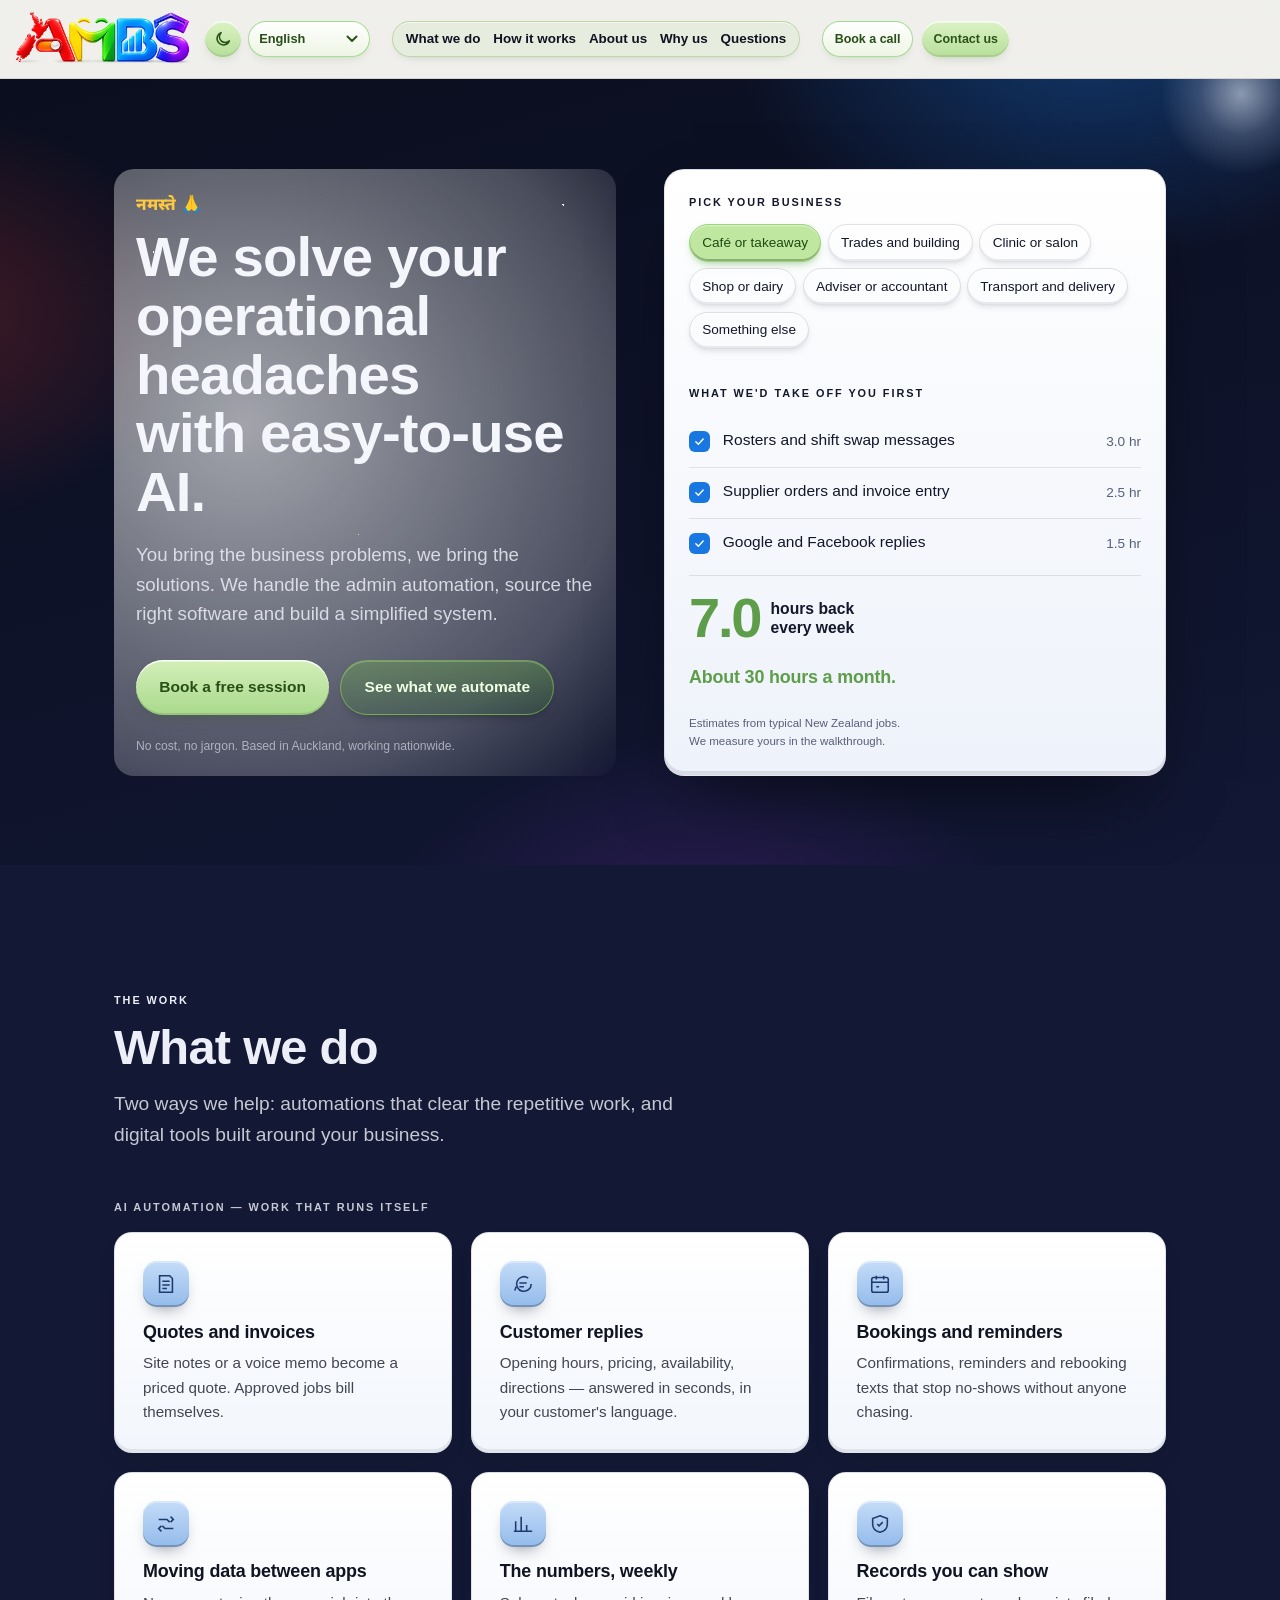
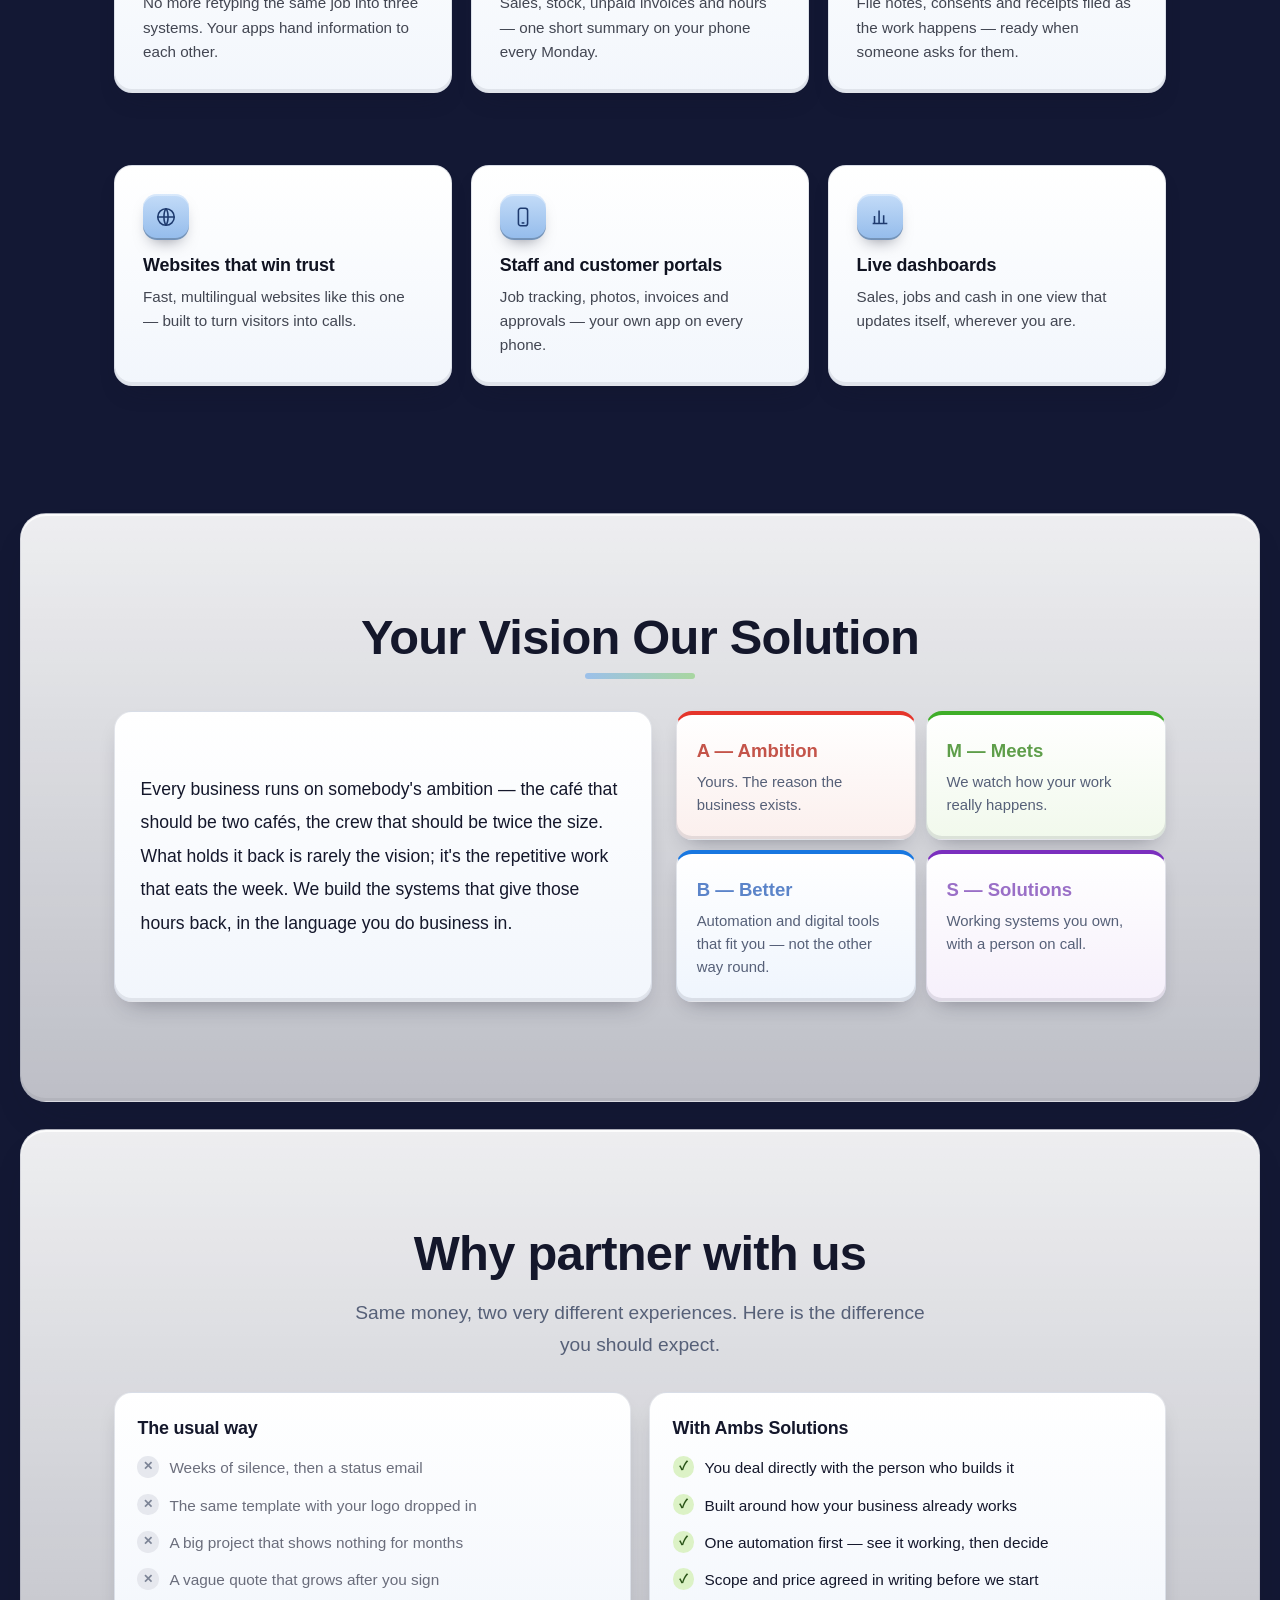
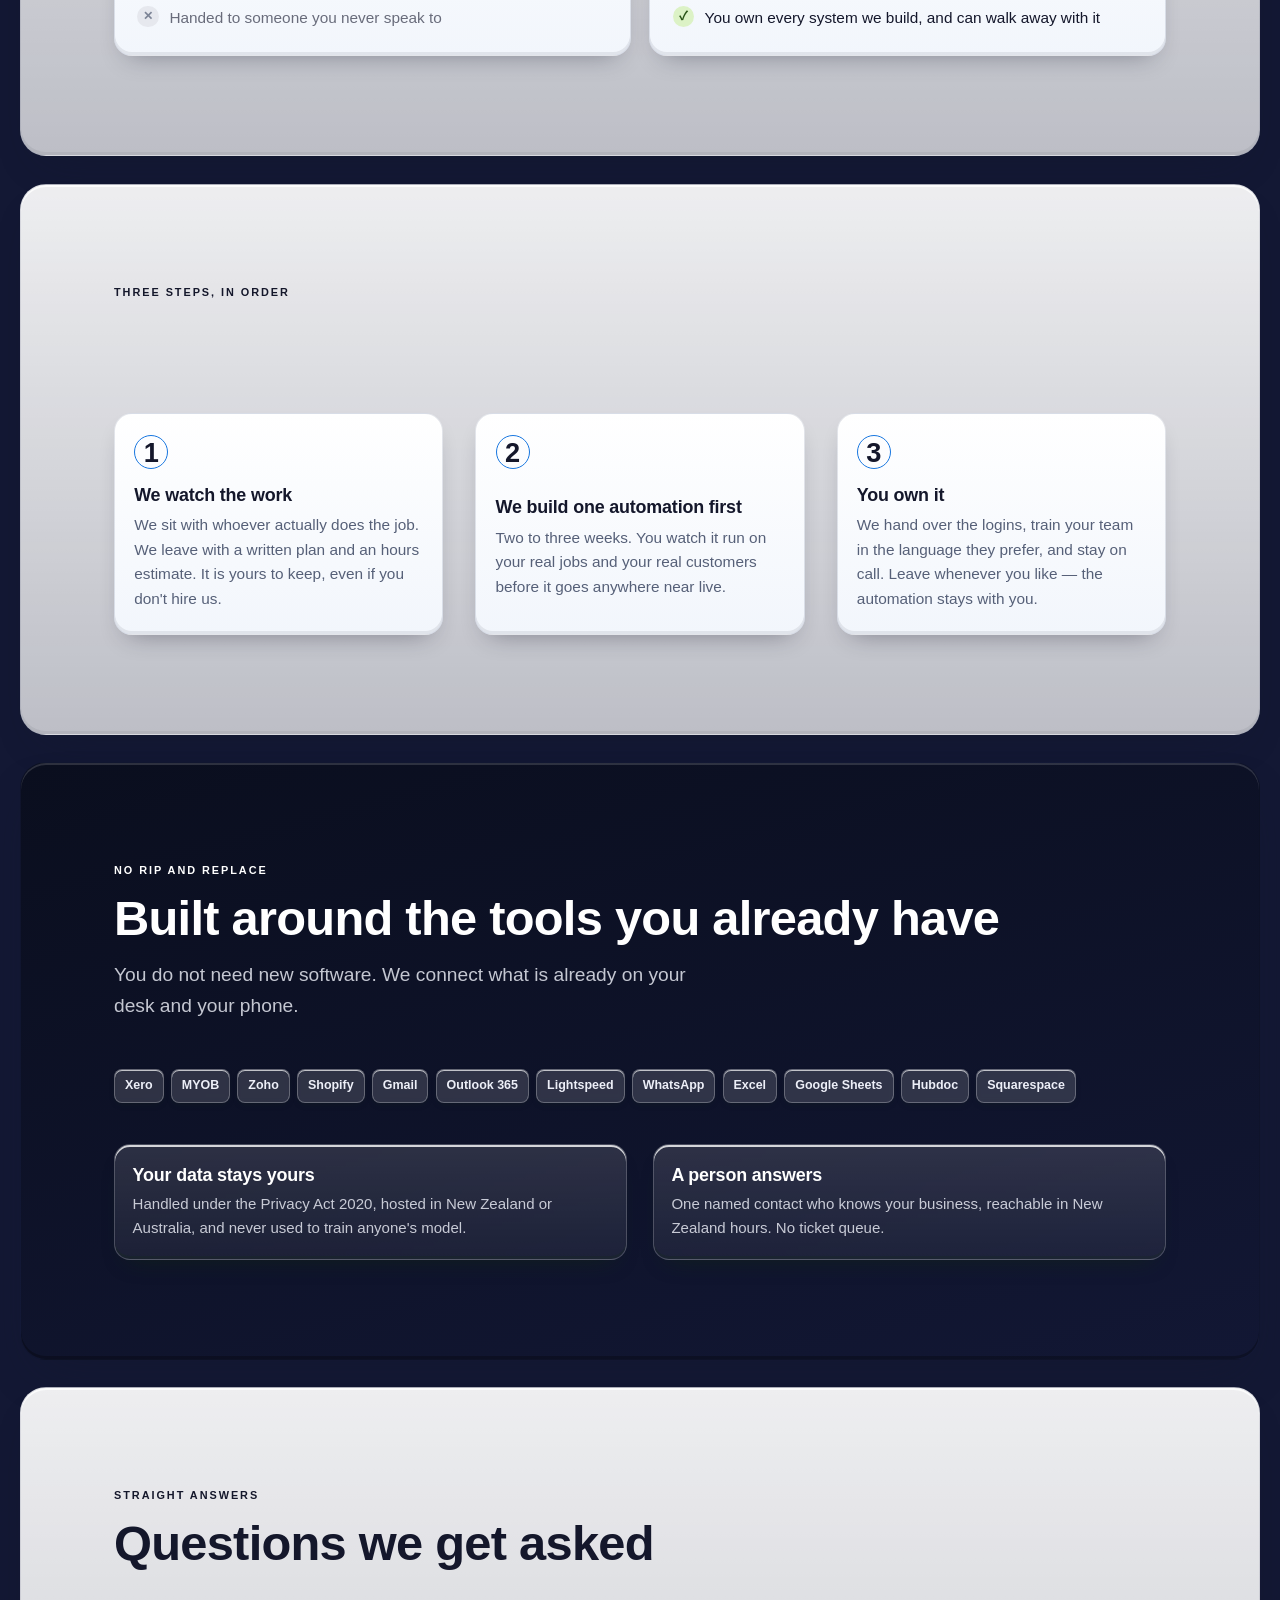
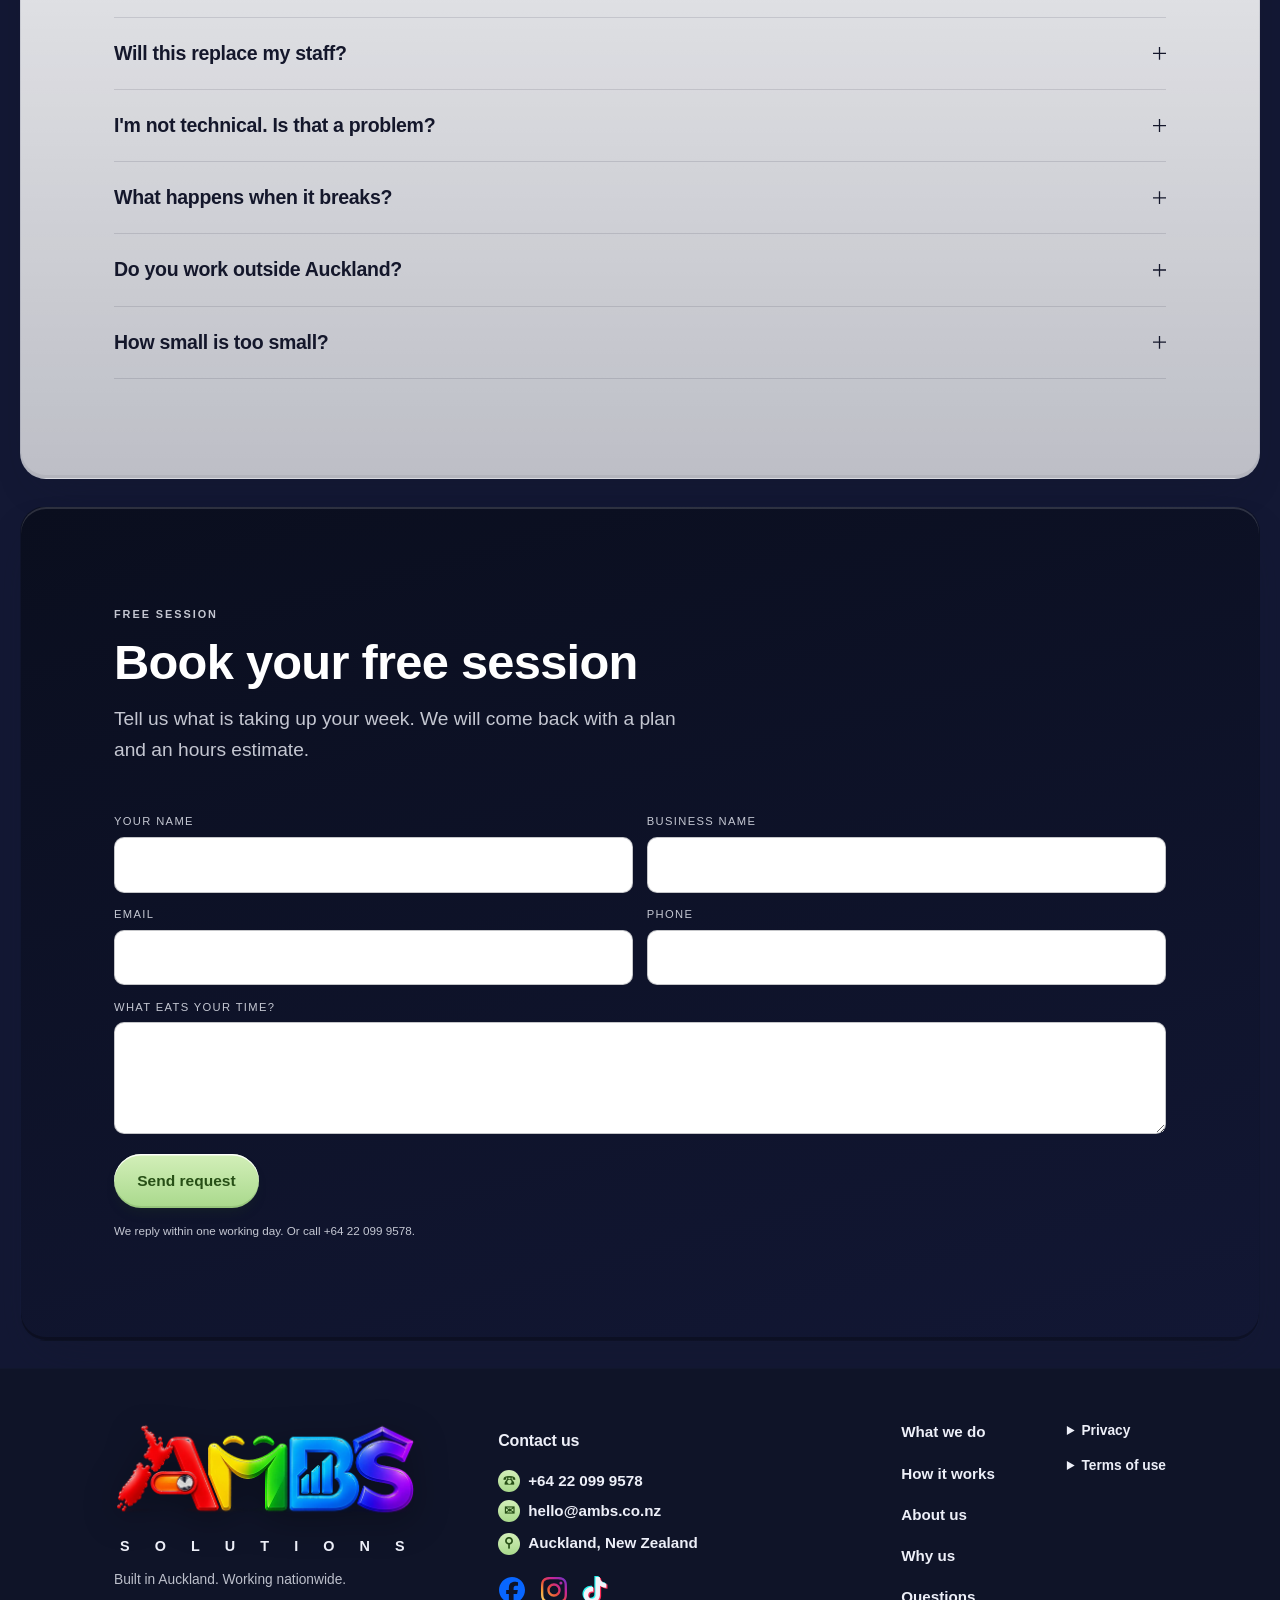
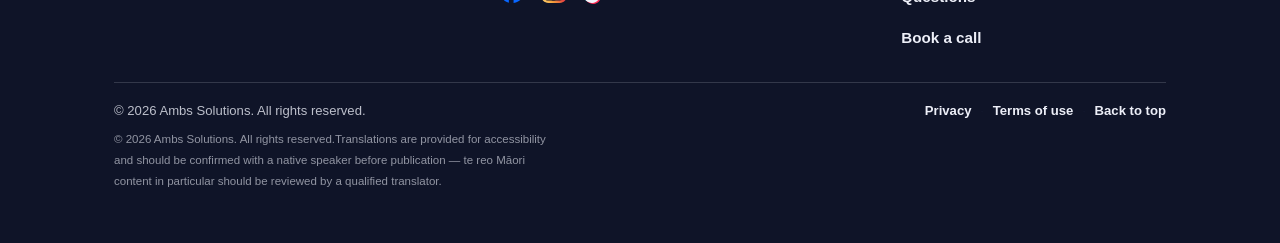
==== index.html @ 87328f41 "Add files via upload" ====
<!DOCTYPE html>
<html lang="en">
<head>
<meta charset="utf-8">
<meta name="viewport" content="width=device-width, initial-scale=1">
<title>Ambs Solutions — AI automation for New Zealand businesses</title>
<meta name="description" content="We solve your operational headaches with easy-to-use AI. Automation, websites, portals and dashboards for New Zealand businesses.">
<!-- Tab icon follows the phone's light or dark setting. The browser picks the
     first link whose media matches, so the plain one stays last as a fallback
     for anything that does not understand media on an icon link. -->
<link rel="icon" type="image/png" sizes="32x32" href="/favicon-dark.png"  media="(prefers-color-scheme: dark)">
<link rel="icon" type="image/png" sizes="32x32" href="/favicon-light.png" media="(prefers-color-scheme: light)">
<link rel="icon" type="image/png" sizes="32x32" href="/favicon-light.png">
<!-- One home screen icon, on white. Both iOS and Android read this once when
     the app is added and never look again, so a dark variant only decided
     which one you were stuck with. The tab icon below does follow the theme,
     because browsers re-evaluate that on every load. -->
<link rel="apple-touch-icon" href="/apple-touch-icon.png">
<link rel="manifest" href="/manifest.webmanifest">
<meta name="application-name" content="Ambs Solutions">
<meta name="apple-mobile-web-app-capable" content="yes">
<meta name="apple-mobile-web-app-title" content="Ambs">
<meta name="apple-mobile-web-app-status-bar-style" content="default">
<meta name="mobile-web-app-capable" content="yes">
<link rel="canonical" href="https://ambs.co.nz/">
<!-- Structured data: tells search engines what this business is, rather than
     leaving them to infer it from the copy. Every value here already appears
     on the page. -->
<script type="application/ld+json">
{
  "@context": "https://schema.org",
  "@type": "ProfessionalService",
  "@id": "https://ambs.co.nz/#business",
  "name": "Ambs Solutions",
  "url": "https://ambs.co.nz/",
  "logo": "https://ambs.co.nz/icon-512.png",
  "image": "https://ambs.co.nz/icon-512.png",
  "description": "AI automation and digital solutions for New Zealand businesses. Auckland based, working nationwide.",
  "email": "hello@ambs.co.nz",
  "telephone": "+64220999578",
  "priceRange": "$$",
  "address": {
    "@type": "PostalAddress",
    "addressLocality": "Auckland",
    "addressCountry": "NZ"
  },
  "areaServed": {
    "@type": "Country",
    "name": "New Zealand"
  },
  "availableLanguage": ["en", "zh", "hi", "mi", "pa"],
  "sameAs": [],
  "hasOfferCatalog": {
    "@type": "OfferCatalog",
    "name": "What we do",
    "itemListElement": [
      { "@type": "Offer", "itemOffered": { "@type": "Service", "name": "AI automation",
        "description": "Quotes and invoices, customer replies, bookings and reminders handled automatically." } },
      { "@type": "Offer", "itemOffered": { "@type": "Service", "name": "Digital solutions",
        "description": "Websites, portals and dashboards built around how the business already works." } }
    ]
  }
}
</script>
<script type="application/ld+json">
{
  "@context": "https://schema.org",
  "@type": "WebSite",
  "@id": "https://ambs.co.nz/#website",
  "url": "https://ambs.co.nz/",
  "name": "Ambs Solutions",
  "inLanguage": "en-NZ",
  "publisher": { "@id": "https://ambs.co.nz/#business" }
}
</script>

<!-- One fixed colour, deliberately. Chrome decides whether the status bar
     icons are light or dark from the manifest at launch and does not redo it
     when the colour changes, so a bar that follows the theme ends up with
     dark icons on a dark bar. Dark and fixed keeps the icons light and
     readable in both themes, and matches the manifest below. -->
<meta name="theme-color" content="#0F1428">
<meta property="og:type" content="website">
<meta property="og:url" content="https://ambs.co.nz/">
<meta property="og:title" content="Ambs Solutions — AI automation for New Zealand businesses">
<meta property="og:description" content="We solve your operational headaches with easy-to-use AI.">
<meta name="twitter:card" content="summary">
<link rel="preconnect" href="https://fonts.googleapis.com">
<link rel="preconnect" href="https://fonts.gstatic.com" crossorigin>
<link href="https://fonts.googleapis.com/css2?family=Noto+Sans+SC:wght@400;500;700&family=Noto+Sans+Devanagari:wght@400;500;700&family=Noto+Sans+Gurmukhi:wght@400;500;700&display=swap" rel="stylesheet">
<style>
/* ============ tokens ============ */
:root{
  --ink:#101F26;
  --ink-soft:#1B3140;
  --paper:#EEF1EC;
  --white:#F8FAF7;
  --pounamu:#16755F;
  --pounamu-lift:#1E9679;
  --kowhai:#F5B92E;
  --slate:#5B7078;
  --line:rgba(16,31,38,.13);
  --line-dark:rgba(238,241,236,.16);
  --display:"Bricolage Grotesque","Noto Sans SC","Noto Sans Devanagari","Noto Sans Gurmukhi",system-ui,sans-serif;
  --body:"Instrument Sans","Noto Sans SC","Noto Sans Devanagari","Noto Sans Gurmukhi",system-ui,-apple-system,sans-serif;
  --mono:"IBM Plex Mono","Noto Sans SC","Noto Sans Devanagari","Noto Sans Gurmukhi",ui-monospace,monospace;
  --pad:clamp(20px,5vw,72px);
  --maxw:1180px;
}
html[lang="zh"]{--display:"Noto Sans SC",system-ui,sans-serif}
html[lang="hi"]{--display:"Noto Sans Devanagari",system-ui,sans-serif}
html[lang="pa"]{--display:"Noto Sans Gurmukhi",system-ui,sans-serif}

*{box-sizing:border-box}
html{-webkit-text-size-adjust:100%;scroll-behavior:smooth}
body{
  margin:0;background:var(--paper);color:var(--ink);
  font-family:var(--body);font-size:17px;line-height:1.6;
  -webkit-font-smoothing:antialiased;
}
img,svg{max-width:100%;display:block}
a{color:inherit}
button,select,input,textarea{font:inherit;color:inherit}
:focus-visible{outline:3px solid var(--kowhai);outline-offset:3px;border-radius:3px}
/* a tap or a click should not leave a ring behind */
:focus:not(:focus-visible){outline:none}
/* Browsers treat a select as focus-visible whenever it has focus, so picking
   a language with a finger left the yellow ring sitting there. The script
   drops focus after a pointer-driven change; keyboard use keeps its ring. */
.langselect.pointer-picked:focus,
.langselect.pointer-picked:focus-visible{outline:none}

h1,h2,h3{font-family:var(--display);font-weight:800;letter-spacing:-.025em;line-height:1.02;margin:0}
h1{font-size:clamp(2.35rem,6.6vw,4.6rem)}
h2{font-size:clamp(1.9rem,4.4vw,3.05rem)}
h3{font-size:1.12rem;font-weight:600;letter-spacing:-.01em;line-height:1.28}
p{margin:0}

.wrap{max-width:var(--maxw);margin:0 auto;padding-inline:var(--pad)}
.eyebrow{
  font-family:var(--mono);font-size:.68rem;letter-spacing:.18em;text-transform:uppercase;
  color:var(--pounamu);margin:0
}
.eyebrow--dark{color:var(--pounamu)}
.lead{font-size:clamp(1.02rem,1.9vw,1.2rem);color:var(--slate);max-width:56ch}

/* ============ buttons ============ */
.btn{
  display:inline-flex;align-items:center;justify-content:center;gap:.5em;
  padding:.92em 1.5em;border-radius:999px;border:1.5px solid transparent;
  font-weight:600;font-size:.97rem;text-decoration:none;cursor:pointer;
  transition:transform .18s ease,background .18s ease,color .18s ease,border-color .18s ease;
  text-align:center;
}
.btn--fill{background:var(--pounamu);color:var(--white)}
.btn--fill:hover{background:var(--pounamu-lift);transform:translateY(-2px)}
.btn--sun{background:var(--kowhai);color:var(--ink)}
.btn--sun:hover{transform:translateY(-2px);background:#FFC945}
.btn--ghost{border-color:var(--line-dark);color:var(--paper)}
.btn--ghost:hover{border-color:var(--kowhai);color:var(--kowhai)}
.btn--sm{padding:.62em 1.1em;font-size:.86rem}

/* ============ header ============ */
header{
  position:sticky;top:0;z-index:50;background:rgba(16,31,38,.94);
  backdrop-filter:blur(12px);border-bottom:1px solid var(--line-dark);color:var(--paper);
}
.bar{display:flex;align-items:center;gap:1rem;height:64px;max-width:var(--maxw);margin:0 auto;padding-inline:var(--pad)}
.mark{font-family:var(--display);font-weight:800;font-size:1.24rem;letter-spacing:-.03em;text-decoration:none;display:flex;align-items:baseline;gap:.18em}
.mark i{width:7px;height:7px;border-radius:50%;background:var(--kowhai);display:block;transform:translateY(-1px)}
.navlinks{display:none;gap:1.6rem;margin-left:auto;font-size:.93rem}
.navlinks a{text-decoration:none;color:rgba(238,241,236,.78);transition:color .15s}
.navlinks a:hover{color:var(--kowhai)}
.bar-right{margin-left:auto;display:flex;align-items:center;gap:.6rem}
.navlinks+.bar-right{margin-left:0}

/* language control */
.langpills{display:none;gap:.22rem;background:rgba(238,241,236,.08);padding:.22rem;border-radius:999px}
.langpills button{
  background:none;border:0;cursor:pointer;padding:.4em .72em;border-radius:999px;
  font-size:.8rem;font-weight:500;color:rgba(238,241,236,.72);white-space:nowrap;transition:.15s
}
.langpills button:hover{color:var(--paper)}
.langpills button[aria-pressed="true"]{background:var(--paper);color:var(--ink)}
.langselect{
  background:rgba(238,241,236,.1);border:1px solid var(--line-dark);color:var(--paper);
  border-radius:999px;padding:.5em 2em .5em .85em;font-size:.85rem;cursor:pointer;
  appearance:none;
  background-image:url("data:image/svg+xml;utf8,<svg xmlns='http://www.w3.org/2000/svg' width='10' height='7' fill='none'><path d='M1 1l4 4 4-4' stroke='%23EEF1EC' stroke-width='1.6' stroke-linecap='round'/></svg>");
  background-repeat:no-repeat;background-position:right .8em center;
}
.langselect option{color:#101F26}
.menu-btn{background:none;border:1px solid var(--line-dark);border-radius:10px;width:40px;height:38px;cursor:pointer;display:grid;place-items:center;flex:0 0 auto}
.menu-btn span{display:block;width:17px;height:2px;background:currentColor}
.drawer{display:none;border-top:1px solid var(--line-dark);padding:.6rem var(--pad) 1.1rem}
.drawer.open{display:block}
.drawer a{display:block;padding:.72rem 0;text-decoration:none;border-bottom:1px solid var(--line-dark);font-size:1rem}
.drawer .btn{margin-top:1rem;width:100%}

/* ============ hero ============ */
.hero{background:var(--ink);color:var(--paper);position:relative;overflow:hidden;padding:clamp(3rem,7vw,5.6rem) 0 clamp(3.4rem,7vw,5.6rem)}
.hero::before{
  content:"";position:absolute;inset:0;pointer-events:none;
  background:radial-gradient(680px 420px at 88% -8%,rgba(30,150,121,.34),transparent 65%),
             radial-gradient(520px 340px at 4% 104%,rgba(245,185,46,.13),transparent 68%);
}
.hero .wrap{position:relative;display:grid;gap:clamp(2.4rem,5vw,3.6rem)}
.hero-copy{max-width:none}
.hero-copy .eyebrow{margin-bottom:1.1rem}
.hero-copy h1{margin-bottom:1.15rem}
.hero-copy h1 em{font-style:normal;color:var(--kowhai)}
.hero-sub{color:rgba(238,241,236,.76);font-size:clamp(1.02rem,2vw,1.17rem);max-width:none}
.hero-cta{display:flex;flex-wrap:wrap;gap:.7rem;margin-top:1.9rem}
.hero-note{font-family:var(--mono);font-size:.76rem;color:rgba(238,241,236,.5);margin-top:1.3rem;line-height:1.7}

/* ============ signature: docket stack ============ */
.docket{background:var(--white);color:var(--ink);border-radius:20px;padding:clamp(1.1rem,3vw,1.5rem);box-shadow:0 30px 70px -30px rgba(0,0,0,.6);position:relative}
/* both hero blocks run the full height of the row */
.hero-copy{display:flex;flex-direction:column;justify-content:center}
.docket{display:flex;flex-direction:column;height:100%}
.docket .tickets{flex:1 1 auto}
.docket::after{
  content:"";position:absolute;left:6%;right:6%;bottom:-9px;height:12px;border-radius:0 0 16px 16px;
  background:rgba(248,250,247,.42);z-index:-1
}
.docket-label{font-family:var(--mono);font-size:.68rem;letter-spacing:.15em;text-transform:uppercase;color:var(--slate);margin-bottom:.8rem}
.chips{display:flex;flex-wrap:wrap;gap:.4rem;margin-bottom:1.15rem}
.chip{
  background:none;border:1.4px solid var(--line);border-radius:999px;padding:.5em .9em;
  font-size:.85rem;font-weight:500;cursor:pointer;transition:.16s;white-space:nowrap
}
.chip:hover{border-color:var(--pounamu);color:var(--pounamu)}
.chip[aria-pressed="true"]{background:var(--ink);border-color:var(--ink);color:var(--paper)}
.tickets{border-top:1.4px dashed var(--line);padding-top:.35rem}
.ticket{display:flex;align-items:flex-start;gap:.8rem;padding:.85rem 0;border-bottom:1.4px dashed var(--line)}
.ticket-tick{
  flex:0 0 auto;width:21px;height:21px;border-radius:6px;background:var(--pounamu);
  display:grid;place-items:center;margin-top:1px
}
.ticket-tick svg{width:11px;height:11px}
.ticket-name{font-weight:500;font-size:.97rem;line-height:1.35}
.ticket-hrs{margin-left:auto;font-family:var(--mono);font-size:.85rem;color:var(--slate);white-space:nowrap;padding-top:1px}
.docket-total{display:flex;align-items:baseline;gap:.6rem;padding-top:1.05rem}
.docket-num{font-family:var(--display);font-size:clamp(2.6rem,8vw,3.5rem);font-weight:800;letter-spacing:-.04em;line-height:.9;color:var(--pounamu)}
.docket-unit{font-weight:600;font-size:.98rem;max-width:11ch;line-height:1.25}
.docket-foot{font-family:var(--mono);font-size:.71rem;color:var(--slate);margin-top:.85rem;line-height:1.6}
.docket-foot b{color:var(--ink);font-weight:500}
.anim-in{animation:dealIn .42s cubic-bezier(.22,1,.36,1) backwards}
@keyframes dealIn{from{opacity:0;transform:translateY(9px)}to{opacity:1;transform:none}}

/* ============ sections ============ */
section{padding:clamp(3.4rem,8vw,6.2rem) 0}
.sec-head{margin-bottom:clamp(2rem,4vw,3rem)}
.sec-head .eyebrow{margin-bottom:.9rem}
.sec-head h2{margin-bottom:1rem}

.grid{display:grid;gap:1px;background:var(--line);border:1px solid var(--line);border-radius:16px;overflow:hidden}
.cell{background:var(--paper);padding:clamp(1.3rem,3vw,1.75rem)}
.cell h3{margin-bottom:.5rem}
.cell p{color:var(--slate);font-size:.95rem}
.cell-ico{width:26px;height:26px;margin-bottom:1rem;color:var(--pounamu)}
.cell-ico svg{width:100%;height:100%}

/* steps */
.steps{display:grid;gap:1.6rem;counter-reset:s}
.step{display:grid;grid-template-columns:auto 1fr;gap:1.1rem;align-items:start;padding-bottom:1.6rem;border-bottom:1px solid var(--line)}
.step:last-child{border-bottom:0;padding-bottom:0}
.step-n{font-family:var(--mono);font-size:.76rem;color:var(--pounamu);border:1.4px solid var(--pounamu);border-radius:50%;width:34px;height:34px;display:grid;place-items:center;flex:0 0 auto}
.step h3{margin-bottom:.42rem}
.step p{color:var(--slate);font-size:.96rem;max-width:60ch}
.tier .btn{margin-top:auto;align-self:flex-start}

/* trust */
.trust{background:var(--ink);color:var(--paper)}
.trust .lead{color:rgba(238,241,236,.72)}
.tools{display:flex;flex-wrap:wrap;gap:.45rem;margin:2rem 0 2.6rem}
.tool{font-family:var(--mono);font-size:.78rem;border:1px solid var(--line-dark);border-radius:8px;padding:.45em .8em;color:rgba(238,241,236,.82)}
.trust-grid{display:grid;gap:1.6rem}
.tcell{border-top:1.5px solid var(--kowhai);padding-top:1.05rem}
.tcell h3{margin-bottom:.45rem}
.tcell p{color:rgba(238,241,236,.7);font-size:.94rem}

/* faq */
.faq{border-top:1px solid var(--line)}
.q{border-bottom:1px solid var(--line)}
.q button{
  width:100%;background:none;border:0;cursor:pointer;text-align:left;
  display:flex;gap:1rem;align-items:center;padding:1.25rem 0;
  font-family:var(--display);font-weight:600;font-size:clamp(1.02rem,2.2vw,1.22rem);letter-spacing:-.015em
}
.q button::after{content:"";margin-left:auto;flex:0 0 auto;width:13px;height:13px;background:currentColor;transition:transform .22s;
  clip-path:polygon(45% 0,55% 0,55% 45%,100% 45%,100% 55%,55% 55%,55% 100%,45% 100%,45% 55%,0 55%,0 45%,45% 45%)}
.q.open button::after{transform:rotate(45deg)}
.q .a{display:none;padding:0 0 1.4rem;color:var(--slate);max-width:64ch;font-size:.97rem}
.q.open .a{display:block}

/* contact */
.contact{background:var(--pounamu);color:var(--white)}
.contact .lead{color:rgba(248,250,247,.8)}
.form{display:grid;gap:.85rem;margin-top:2rem}
.field{display:grid;gap:.35rem}
.field label{font-family:var(--mono);font-size:.7rem;letter-spacing:.12em;text-transform:uppercase;color:rgba(248,250,247,.76)}
.field input,.field select,.field textarea{
  background:rgba(248,250,247,.1);border:1.4px solid rgba(248,250,247,.26);border-radius:10px;
  padding:.78em .9em;color:var(--white);width:100%
}
.field input::placeholder,.field textarea::placeholder{color:rgba(248,250,247,.45)}
.field select option{color:#101F26}
.field textarea{min-height:112px;resize:vertical}
.form .btn{justify-self:start;margin-top:.4rem}
.form-note{font-family:var(--mono);font-size:.73rem;color:rgba(248,250,247,.66);margin-top:.9rem}

footer{background:var(--ink);color:rgba(238,241,236,.6);padding:2.8rem 0 3.2rem;font-size:.86rem}
footer .mark{color:var(--paper);margin-bottom:1rem}
.foot-grid{display:grid;gap:1.6rem}
.foot-links{display:flex;flex-wrap:wrap;gap:1.1rem}
.foot-links a{text-decoration:none}
.foot-links a:hover{color:var(--kowhai)}
.foot-fine{font-family:var(--mono);font-size:.71rem;line-height:1.8;color:rgba(238,241,236,.42);max-width:70ch}

/* reveal */
.rv{opacity:0;transform:translateY(16px);transition:opacity .6s ease,transform .6s cubic-bezier(.22,1,.36,1)}
.rv.on{opacity:1;transform:none}

/* ============ breakpoints ============ */
@media (min-width:600px){
  .grid{grid-template-columns:repeat(2,1fr)}
  .form{grid-template-columns:1fr 1fr}
  .field--full{grid-column:1/-1}
}
@media (min-width:820px){
  .trust-grid{grid-template-columns:repeat(3,1fr)}
  .steps{grid-template-columns:repeat(3,1fr);gap:2rem}
  .step{border-bottom:0;padding-bottom:0;grid-template-columns:1fr;gap:.9rem;border-top:1px solid var(--line);padding-top:1.2rem}
  .foot-grid{grid-template-columns:1.2fr 1fr}
}
@media (min-width:940px){
  .navlinks{display:flex}
  .langpills{display:flex}
  .langselect,.menu-btn{display:none}
  .drawer{display:none!important}
  .hero .wrap{grid-template-columns:1fr 1fr;align-items:stretch}
  .grid{grid-template-columns:repeat(3,1fr)}
  .hero-copy{padding-right:1rem}
}
@media (prefers-reduced-motion:reduce){
  *{animation-duration:.001ms!important;transition-duration:.001ms!important}
  html{scroll-behavior:auto}
  .rv{opacity:1;transform:none}
}

/* ===== AMBS redesign: logo palette · Arial · embossed · responsive ===== */
:root{
  --ink:#14172B;--paper:#F6F7FB;--white:#FFFFFF;
  --pounamu:#1877E0;--pounamu-lift:#2E8DF5;--kowhai:#FFC21A;
  --slate:#566078;--line:rgba(20,23,43,.12);--line-dark:rgba(246,247,251,.16);
  --red:#E5352B;--orange:#F58220;--green:#3FAE29;--purple:#7B2FBE;
  --display:Arial,"Helvetica Neue",Helvetica,"Noto Sans SC","Noto Sans Devanagari","Noto Sans Gurmukhi",sans-serif;
  --body:Arial,"Helvetica Neue",Helvetica,"Noto Sans SC","Noto Sans Devanagari","Noto Sans Gurmukhi",sans-serif;
  --mono:Arial,"Helvetica Neue",Helvetica,"Noto Sans SC","Noto Sans Devanagari","Noto Sans Gurmukhi",sans-serif;
}
h1,h2,h3{letter-spacing:-.015em}
/* light header so the logo carries the colour */
header{background:rgba(255,255,255,.94)!important;color:var(--ink)!important;border-bottom:1px solid var(--line)!important}
header a,header button{color:var(--ink)}
header nav a{color:rgba(20,23,43,.72)}
header nav a:hover{color:var(--pounamu)}
header [class*="pill"] button,header [class*="pills"] button{color:var(--slate)}
header [class*="pill"] button[aria-pressed="true"],header [class*="pills"] button[aria-pressed="true"]{background:var(--ink);color:#fff}
header select{background-color:#fff;color:var(--ink);border:1px solid var(--line);
  background-image:url("data:image/svg+xml;utf8,<svg xmlns='http://www.w3.org/2000/svg' width='10' height='7' fill='none'><path d='M1 1l4 4 4-4' stroke='%2314172B' stroke-width='1.6' stroke-linecap='round'/></svg>")!important;
  background-repeat:no-repeat!important;background-position:right .65em center!important}
header [class*="drawer"]{background:rgba(255,255,255,.98)!important}
header [class*="drawer"] a{color:var(--ink)!important;border-color:var(--line)!important}
.mark{flex:0 0 auto;align-items:center}
.mark img{height:34px;width:auto;max-width:none;object-fit:contain;display:block}
/* hero: navy with the logo's glow colours */
.hero::before{background:
  radial-gradient(560px 380px at 85% -8%,rgba(24,119,224,.40),transparent 65%),
  radial-gradient(420px 320px at -6% 30%,rgba(229,53,43,.26),transparent 65%),
  radial-gradient(520px 380px at 55% 115%,rgba(123,47,190,.30),transparent 65%)!important}
/* embossed, gradient buttons — glossy like the logo */
.btn{border:0!important;position:relative;
  box-shadow:0 8px 18px -8px rgba(20,23,43,.55),inset 0 1.5px 0 rgba(255,255,255,.45),inset 0 -2.5px 0 rgba(0,0,0,.22);
  transition:transform .12s ease,box-shadow .12s ease,filter .12s ease}
.btn:hover{transform:translateY(-2px);filter:brightness(1.06)}
.btn:active{transform:translateY(1px);filter:brightness(.97);
  box-shadow:0 4px 10px -6px rgba(20,23,43,.6),inset 0 2px 5px rgba(0,0,0,.28)}
.btn--fill{background:linear-gradient(180deg,#6FCB3A 0%,#2E9418 100%)!important;color:#fff!important;text-shadow:0 1px 1px rgba(0,0,0,.28)}
.btn--fill:hover{background:linear-gradient(180deg,#7FDB49,#37A81E)!important}
.btn--sun{background:linear-gradient(180deg,#8FE24A 0%,#46B31F 100%)!important;color:#0E2B00!important;text-shadow:0 1px 0 rgba(255,255,255,.30)}
.btn--sun:hover{background:linear-gradient(180deg,#9FEF5C,#52C428)!important}
.btn--ghost{background:linear-gradient(180deg,rgba(111,203,58,.30),rgba(46,148,24,.16))!important;color:#EFFFE4!important;
  border:1px solid rgba(143,226,74,.55)!important;
  box-shadow:inset 0 1px 0 rgba(255,255,255,.22),0 6px 14px -8px rgba(0,0,0,.5)}
/* offering groups */
.grp{font-weight:700;font-size:.78rem;letter-spacing:.14em;text-transform:uppercase;color:var(--pounamu);margin:2.4rem 0 1rem}

/* about — the acronym in the logo's four colours */
#about .about-grid{display:grid;gap:2rem;margin-top:1.6rem}
#about .about-p{font-size:1.06rem;line-height:1.8;color:var(--ink);max-width:60ch;margin:0}
.acronym{display:grid;grid-template-columns:repeat(2,1fr);gap:1px;background:var(--line);border:1px solid var(--line);border-radius:18px;overflow:hidden}
.acr{background:var(--white);padding:1.1rem 1.1rem 1.2rem;border-top:4px solid transparent}
.acr b{display:block;font-family:var(--display);font-weight:800;font-size:1.1rem;margin-bottom:.35rem}
.acr p{font-size:.9rem;color:var(--slate);line-height:1.55;margin:0}
.acr:nth-child(1){border-top-color:var(--red)}.acr:nth-child(1) b{color:var(--red)}
.acr:nth-child(2){border-top-color:var(--green)}.acr:nth-child(2) b{color:var(--green)}
.acr:nth-child(3){border-top-color:var(--pounamu)}.acr:nth-child(3) b{color:var(--pounamu)}
.acr:nth-child(4){border-top-color:var(--purple)}.acr:nth-child(4) b{color:var(--purple)}
/* responsive: phone-first, then tablet / laptop / desktop */
.grid{display:grid;gap:1rem;grid-template-columns:1fr}
@media(min-width:640px){ /* tablet */
  .grid{grid-template-columns:repeat(2,1fr)}
  .mark img{height:40px}
}
@media(min-width:960px){ /* laptop */
  .grid{grid-template-columns:repeat(3,1fr)}
  .mark img{height:46px}
  #about .about-grid{grid-template-columns:1.1fr 1fr;align-items:start}
}
@media(min-width:1400px){ /* large desktop */
  .wrap{max-width:1240px}
}

/* about section polish */
#about h2{font-size:clamp(2rem,5.5vw,3rem)}
#about h2::after{content:"";display:block;width:136px;height:6px;border-radius:99px;margin-top:.65rem;
  background:linear-gradient(90deg,var(--red),var(--kowhai),var(--green),var(--pounamu),var(--purple))}
.about-story{max-width:60ch}
.acronym{gap:10px;background:none;border:0;border-radius:0;overflow:visible}
.acr{position:relative;overflow:hidden;border:1px solid var(--line);border-radius:16px;
  padding:1.35rem 1.1rem 1.3rem;box-shadow:0 10px 22px -16px rgba(20,23,43,.35);
  transition:transform .18s ease,box-shadow .18s ease}
.acr:hover{transform:translateY(-4px);box-shadow:0 16px 30px -16px rgba(20,23,43,.45)}
.acr:nth-child(1) .acr:nth-child(2) .acr:nth-child(3) .acr:nth-child(4) @media(max-width:420px){.acronym{grid-template-columns:1fr}}

/* current language clearly highlighted */
header [class*="pills"] button[aria-pressed="true"]{
  background:linear-gradient(180deg,#6FCB3A,#2E9418)!important;color:#fff!important;font-weight:700;
  box-shadow:inset 0 1px 0 rgba(255,255,255,.35),0 3px 8px -4px rgba(46,148,24,.6)}
header [class*="pills"] button{font-weight:600}
.langselect{font-weight:700;color:#1C4A0E!important;border:1.6px solid rgba(70,179,31,.55)!important;
  background-color:#EFF9E4!important;border-radius:999px}

/* header phone + email icon buttons */
.hdr-ico{width:38px;height:38px;border-radius:50%;display:grid;place-items:center;flex:0 0 auto;
  background:linear-gradient(180deg,#8FE24A,#46B31F);color:#0E2B00;margin-right:.45rem;
  box-shadow:0 6px 14px -6px rgba(20,23,43,.5),inset 0 1.5px 0 rgba(255,255,255,.4),inset 0 -2px 0 rgba(0,0,0,.18);
  transition:transform .12s ease,filter .12s ease}
.hdr-ico svg{width:18px;height:18px}
.hdr-ico:hover{transform:translateY(-2px);filter:brightness(1.06)}
.hdr-ico:active{transform:translateY(1px)}
@media(max-width:400px){.hdr-ico{width:34px;height:34px}.hdr-ico svg{width:16px;height:16px}}

/* icon animations */
@keyframes ico-ring{0%,86%,100%{transform:rotate(0)}88%{transform:rotate(-14deg)}90%{transform:rotate(11deg)}92%{transform:rotate(-9deg)}94%{transform:rotate(6deg)}96%{transform:rotate(-3deg)}98%{transform:rotate(1deg)}}
@keyframes ico-hop{0%,88%,100%{transform:translateY(0)}91%{transform:translateY(-3px)}94%{transform:translateY(1px)}97%{transform:translateY(-1px)}}
.hdr-ico[href^="tel"] svg{animation:ico-ring 6s ease-in-out infinite;transform-origin:50% 40%}
@media(prefers-reduced-motion:reduce){.hdr-ico svg{animation:none!important}}

/* radiating pulse rings — impossible to miss */
.hdr-ico{position:relative}
.hdr-ico::after{content:"";position:absolute;inset:0;border-radius:50%;pointer-events:none;
  border:2.5px solid rgba(70,179,31,.65);opacity:0;animation:ico-ping 2.6s ease-out infinite}
@keyframes ico-ping{0%{transform:scale(.95);opacity:.9}70%{transform:scale(1.55);opacity:0}100%{transform:scale(1.55);opacity:0}}

/* contact us as embossed button in nav */
.nav-contact{margin-left:.35rem}
.navlinks .nav-contact{padding:.5em .95em;font-size:.85rem}

/* ===== dark theme (auto by device, manual via toggle) ===== */
html[data-theme="dark"]{
  --ink:#E9EDF9;            /* text flips white  */
  --paper:#0F1428;          /* light surfaces flip dark */
  --white:#161C33;
  --line:rgba(233,237,249,.14);
  --slate:#A7B1CC;
  --deep:#0B1023;           /* stable navy for always-dark sections */
}
html[data-theme="dark"] .hero{background:var(--deep);color:#E9EDF9}
html[data-theme="dark"] .trust{background:var(--deep);color:#E9EDF9}
html[data-theme="dark"] footer{background:var(--deep)}
html[data-theme="dark"] .chip[aria-pressed="true"]{background:#8FE24A;border-color:#8FE24A;color:#0E2B00}
html[data-theme="dark"] .docket{background:#1B2240;color:#E9EDF9;box-shadow:0 30px 70px -30px rgba(0,0,0,.85)}
html[data-theme="dark"] .docket-foot b{color:#E9EDF9}
html[data-theme="dark"] header{background:rgba(15,20,40,.93)!important;border-bottom:1px solid rgba(233,237,249,.12)!important}
html[data-theme="dark"] header a,html[data-theme="dark"] header button{color:#E9EDF9}
html[data-theme="dark"] header nav a{color:rgba(233,237,249,.75)}
html[data-theme="dark"] header nav a:hover{color:#8FE24A}
html[data-theme="dark"] header select{background-color:#161C33!important;color:#E9EDF9!important;border-color:rgba(233,237,249,.22)!important;
  background-image:url("data:image/svg+xml;utf8,<svg xmlns='http://www.w3.org/2000/svg' width='10' height='7' fill='none'><path d='M1 1l4 4 4-4' stroke='%23E9EDF9' stroke-width='1.6' stroke-linecap='round'/></svg>")!important}
html[data-theme="dark"] html[data-theme="dark"] header [class*="drawer"]{background:rgba(15,20,40,.98)!important}
html[data-theme="dark"] header [class*="drawer"] a{color:#E9EDF9!important;border-color:rgba(233,237,249,.12)!important}
html[data-theme="dark"] header [class*="pills"]{background:rgba(233,237,249,.08)}
html[data-theme="dark"] header [class*="pills"] button{color:#A7B1CC}
html[data-theme="dark"] header [class*="pills"] button[aria-pressed="true"]{background:linear-gradient(180deg,#6FCB3A,#2E9418)!important;color:#fff!important}
html[data-theme="dark"] .mark img{background:#FFFFFF;border-radius:10px;padding:3px 8px;box-shadow:0 2px 10px -4px rgba(0,0,0,.5)}
html[data-theme="dark"] .langselect{color:#B9F2A0!important;border-color:rgba(143,226,74,.5)!important;background-color:#14251A!important}
html[data-theme="dark"] input,html[data-theme="dark"] select,html[data-theme="dark"] textarea{color:#E9EDF9;background:#161C33}
/* theme toggle button */
.hdr-theme{background:linear-gradient(180deg,#3A4368,#171D36)!important;color:#FFE9A8!important}

/* mobile header: everything fits, drawer always readable */
@media(max-width:640px){
  .bar-right{gap:.35rem}
  .hdr-ico{width:32px;height:32px;margin-right:.1rem}
  .hdr-ico svg{width:15px;height:15px}
  .mark img{height:28px}
  .langselect{font-size:.72rem;padding:.34em 1.6em .34em .6em;}
}
.bar-right{flex-wrap:nowrap;min-width:0}
.drawer{position:relative;z-index:80}
/* drawer readability, both themes, non-negotiable */
html:not([data-theme="dark"]) .drawer{background:#FFFFFF!important;border-top:1px solid rgba(20,23,43,.12)}
html:not([data-theme="dark"]) .drawer a{color:#14172B!important;border-bottom:1px solid rgba(20,23,43,.10)!important}
html[data-theme="dark"] .drawer{background:#101528!important}
html[data-theme="dark"] .drawer a{color:#E9EDF9!important;border-bottom:1px solid rgba(233,237,249,.12)!important}
.drawer .nav-contact{color:#fff!important;border-bottom:0!important}

/* A·M·B·S cards: embossed like the buttons */
.acr{
  background:linear-gradient(180deg,var(--white) 0%,rgba(20,23,43,.035) 100%);
  box-shadow:0 10px 22px -12px rgba(20,23,43,.45),
             inset 0 2px 0 rgba(255,255,255,.85),
             inset 0 -3px 0 rgba(20,23,43,.10);
  border:1px solid var(--line)}
.acr:hover{transform:translateY(-4px);
  box-shadow:0 18px 32px -14px rgba(20,23,43,.5),
             inset 0 2px 0 rgba(255,255,255,.9),
             inset 0 -3px 0 rgba(20,23,43,.12)}
.acr:active{transform:translateY(1px);
  box-shadow:0 6px 14px -10px rgba(20,23,43,.5),
             inset 0 3px 6px rgba(20,23,43,.14)}
html[data-theme="dark"] .acr{
  background:linear-gradient(180deg,#1B2240 0%,#141A31 100%);
  box-shadow:0 12px 24px -12px rgba(0,0,0,.7),
             inset 0 1.5px 0 rgba(233,237,249,.14),
             inset 0 -3px 0 rgba(0,0,0,.35)}

/* Your Vision Our Solution — embossed lettering */
#about h2{
  font-weight:800;letter-spacing:-.01em;
  background:linear-gradient(180deg,#B678F5 0%,#7B2FBE 62%,#5A1C93 100%);
  -webkit-background-clip:text;background-clip:text;color:transparent;
  filter:drop-shadow(0 2px 0 rgba(255,255,255,.75)) drop-shadow(0 5px 8px rgba(20,23,43,.35))}
html[data-theme="dark"] #about h2{
  background:linear-gradient(180deg,#C99BF7 0%,#9A4FE0 62%,#7B2FBE 100%);
  -webkit-background-clip:text;background-clip:text;color:transparent;
  filter:drop-shadow(0 2px 0 rgba(0,0,0,.55)) drop-shadow(0 5px 10px rgba(0,0,0,.6))}

/* ===== sections as embossed cards ===== */
main section{
  max-width:min(1240px,calc(100% - 2rem));
  margin:1.7rem auto;border-radius:26px;
  background:linear-gradient(180deg,var(--white) 0%,var(--paper) 100%);
  border:1px solid var(--line);overflow:hidden;
  box-shadow:0 20px 44px -24px rgba(20,23,43,.42),
             inset 0 2px 0 rgba(255,255,255,.85),
             inset 0 -3px 0 rgba(20,23,43,.06)}
main section.trust,main section.contact{
  box-shadow:0 22px 48px -24px rgba(20,23,43,.55),
             inset 0 2px 0 rgba(255,255,255,.14),
             inset 0 -3px 0 rgba(0,0,0,.28);border:0}
main section.faq{border-top:1px solid var(--line)}
html[data-theme="dark"] main section{
  background:linear-gradient(180deg,#161C33 0%,#101528 100%);
  border:1px solid rgba(233,237,249,.10);
  box-shadow:0 22px 48px -24px rgba(0,0,0,.75),
             inset 0 1.5px 0 rgba(233,237,249,.10),
             inset 0 -3px 0 rgba(0,0,0,.4)}
html[data-theme="dark"] main section.trust,html[data-theme="dark"] main section.contact{border:0}
@media(max-width:640px){
  main section{max-width:calc(100% - 1rem);margin:1rem auto;border-radius:18px}
}
.mark--logo .lg{font-size:2rem;line-height:1;background-clip:text;-webkit-background-clip:text;color:transparent;
  filter:drop-shadow(0 2px 2px rgba(0,0,0,.5)) drop-shadow(0 1px 0 rgba(255,255,255,.18))}
.lg-word{color:rgba(238,241,236,.88);font-weight:700;font-size:1rem;line-height:1;letter-spacing:.14em;text-transform:uppercase;margin-left:.55em;transform:translateY(1px)}

/* how it works: three embossed step cards */
.step{
  background:linear-gradient(180deg,var(--white) 0%,rgba(20,23,43,.035) 100%);
  border:1px solid var(--line)!important;border-radius:18px;
  padding:1.3rem 1.2rem 1.4rem!important;
  box-shadow:0 12px 26px -14px rgba(20,23,43,.45),
             inset 0 2px 0 rgba(255,255,255,.85),
             inset 0 -3px 0 rgba(20,23,43,.08);
  transition:transform .18s ease,box-shadow .18s ease}
.step:hover{transform:translateY(-4px);
  box-shadow:0 18px 34px -14px rgba(20,23,43,.5),
             inset 0 2px 0 rgba(255,255,255,.9),
             inset 0 -3px 0 rgba(20,23,43,.10)}
html[data-theme="dark"] .step{
  background:linear-gradient(180deg,#1B2240 0%,#141A31 100%);
  border:1px solid rgba(233,237,249,.10)!important;
  box-shadow:0 14px 28px -14px rgba(0,0,0,.7),
             inset 0 1.5px 0 rgba(233,237,249,.12),
             inset 0 -3px 0 rgba(0,0,0,.35)}

/* what we do: every offering card embossed */
.cell{
  background:linear-gradient(180deg,var(--white) 0%,rgba(20,23,43,.035) 100%)!important;
  border:1px solid var(--line)!important;border-radius:18px;
  box-shadow:0 12px 26px -14px rgba(20,23,43,.45),
             inset 0 2px 0 rgba(255,255,255,.85),
             inset 0 -3px 0 rgba(20,23,43,.08);
  transition:transform .18s ease,box-shadow .18s ease}
.cell:hover{transform:translateY(-4px);
  box-shadow:0 18px 34px -14px rgba(20,23,43,.5),
             inset 0 2px 0 rgba(255,255,255,.9),
             inset 0 -3px 0 rgba(20,23,43,.10)}
html[data-theme="dark"] .cell{
  background:linear-gradient(180deg,#1B2240 0%,#141A31 100%)!important;
  border:1px solid rgba(233,237,249,.10)!important;
  box-shadow:0 14px 28px -14px rgba(0,0,0,.7),
             inset 0 1.5px 0 rgba(233,237,249,.12),
             inset 0 -3px 0 rgba(0,0,0,.35)}

/* trust section in brand colours: logo blues, green + yellow accents */
.trust{background:linear-gradient(160deg,#FBF3CD 0%,#E7F2C6 45%,#CDE9BD 100%)!important;color:#1E3A10!important}
.trust h2{color:#123300}
.trust .lead{color:rgba(18,51,0,.85)!important}
.trust .tool{background:rgba(255,255,255,.8);border:1px solid rgba(30,58,16,.18);color:#123300;font-weight:600;
  box-shadow:inset 0 1px 0 rgba(255,255,255,.7),0 3px 8px -4px rgba(18,51,0,.25)}
.trust .tcell{background:linear-gradient(180deg,rgba(255,255,255,.85),rgba(255,255,255,.55));
  border:1px solid rgba(18,51,0,.18);border-radius:16px;padding:1.15rem 1.1rem;
  box-shadow:0 12px 24px -14px rgba(18,51,0,.45),inset 0 2px 0 rgba(255,255,255,.8),inset 0 -3px 0 rgba(18,51,0,.15)}
.trust .tcell h3{color:#123300;font-weight:800;margin-bottom:.35rem}

/* what we do: cards float free, no single box around them */
main section#automate,
html[data-theme="dark"] main section#automate{
  background:none!important;border:0!important;box-shadow:none!important;overflow:visible}
#automate .grid{gap:1.15rem}

/* hero docket (pick your business) embossed */
.docket{
  background:linear-gradient(180deg,#FFFFFF 0%,#EEF2FA 100%)!important;
  box-shadow:0 34px 74px -30px rgba(0,0,0,.65),
             inset 0 2.5px 0 rgba(255,255,255,.95),
             inset 0 -4px 0 rgba(20,23,43,.10)!important;
  border:1px solid rgba(20,23,43,.10)}
.chip{box-shadow:inset 0 1.5px 0 rgba(255,255,255,.8),inset 0 -2px 0 rgba(20,23,43,.08),0 3px 8px -4px rgba(20,23,43,.25)}
.chip[aria-pressed="true"]{box-shadow:inset 0 1.5px 0 rgba(255,255,255,.35),inset 0 -2px 0 rgba(0,0,0,.25),0 4px 10px -4px rgba(46,148,24,.55)}
html[data-theme="dark"] .docket{
  background:linear-gradient(180deg,#202950 0%,#161D3B 100%)!important;
  border:1px solid rgba(233,237,249,.12);
  box-shadow:0 34px 74px -30px rgba(0,0,0,.9),
             inset 0 2px 0 rgba(233,237,249,.14),
             inset 0 -4px 0 rgba(0,0,0,.40)!important}
html[data-theme="dark"] .chip{box-shadow:inset 0 1px 0 rgba(233,237,249,.14),inset 0 -2px 0 rgba(0,0,0,.35),0 3px 8px -4px rgba(0,0,0,.5)}

/* offering cards fully separated, like how-it-works */
.grid{background:none!important;border:0!important;border-radius:0!important;overflow:visible!important;gap:1.15rem!important}

@media(min-width:960px){.trust-grid{grid-template-columns:repeat(2,1fr)!important}}

/* time-of-day greeting */
.greet{
  font-weight:800;font-size:1.05rem;margin-bottom:.6rem;
  /* the gold of the waving hand and the namaste hands */
  /* the gold of the waving hand, used as-is on the dark sky */
  color:#FFC83D!important;
  text-shadow:none!important
}
/* Light mode puts a pale sky behind the greeting, where that gold reads at
   1:1 and all but disappears. Same hue, deep enough to actually read. */
html:not([data-theme="dark"]) .greet{color:#6B4A00!important}
/* the dusk sky is the darkest of the light set, so it needs a touch more */
html:not([data-theme="dark"]).sky-dusk .greet{color:#5C3F00!important}
/* the emoji keeps its own colours — no tint, no halo from the text outline */
.greet .wave,
.greet .namaste{
  color:initial;
  text-shadow:none;
  -webkit-text-fill-color:initial
}

/* refined icons: embossed colour badges cycling the logo palette */
.cell-ico{width:46px;height:46px;border-radius:14px;display:grid;place-items:center;
  margin-bottom:.85rem;color:#fff!important;
  box-shadow:0 8px 16px -8px rgba(20,23,43,.5),
             inset 0 2px 0 rgba(255,255,255,.35),
             inset 0 -2px 0 rgba(0,0,0,.22)}
.cell-ico svg{width:22px;height:22px}
.cell-ico{background:linear-gradient(180deg,#4FA8FF,#0F5FD7)}
.cell:hover .cell-ico{transform:translateY(-2px) scale(1.05);transition:transform .18s ease}
/* step numbers in glossy green */
.step-n{font-weight:800;font-size:1.7rem;line-height:1;
  background:none;-webkit-background-clip:initial;background-clip:initial;
  color:#14172B;filter:none}
html[data-theme="dark"] .step-n{color:#E9EDF9}

/* book section in the rainbow's last colour — violet */
.contact{background:linear-gradient(160deg,#9A4FE0 0%,#7B2FBE 55%,#5A1C93 100%)!important;color:#FAF6FF!important}
.contact h2{color:#fff}
.contact .lead,.contact p{color:rgba(250,246,255,.88)}
.contact .field label{color:rgba(250,246,255,.85)}
.contact input,.contact select,.contact textarea{background:rgba(255,255,255,.94);color:#2A1150;border:1px solid rgba(255,255,255,.5)}
html[data-theme="dark"] .contact{background:linear-gradient(160deg,#6F2BB0 0%,#54198C 60%,#3C1069 100%)!important}
html[data-theme="dark"] .contact input,html[data-theme="dark"] .contact select,html[data-theme="dark"] .contact textarea{background:rgba(255,255,255,.92);color:#2A1150}

/* send request button: indigo, embossed */
#sendbtn{background:linear-gradient(180deg,#6A78F0 0%,#3B4BD8 60%,#2A36A8 100%)!important;
  color:#FFFFFF!important;text-shadow:0 1px 1px rgba(0,0,0,.3)}
#sendbtn:hover{background:linear-gradient(180deg,#7B88FF,#4655E8)!important}
#sendbtn.btn--fill{background:linear-gradient(180deg,#6A78F0,#2A36A8)!important}

/* waving hand */
.greet .wave{display:inline-block;transform-origin:72% 72%;animation:wave 2.2s ease-in-out infinite}
@keyframes wave{0%,55%,100%{transform:rotate(0)}8%{transform:rotate(16deg)}16%{transform:rotate(-9deg)}24%{transform:rotate(16deg)}32%{transform:rotate(-5deg)}40%{transform:rotate(11deg)}48%{transform:rotate(0)}}
@media(prefers-reduced-motion:reduce){.greet .wave{animation:none}}

/* hours-back line: clear stat row, note aligned beneath */
.docket-foot{margin-top:1.1rem;line-height:1.55}
#monthline{display:block;font-family:var(--display);font-weight:800;font-size:1.12rem;
  letter-spacing:-.01em;color:#2E9418;margin-bottom:.35rem}
.docket-foot span{display:block;font-size:.72rem;color:var(--slate);max-width:34ch}
html[data-theme="dark"] #monthline{color:#8FE24A}

/* 7.0 + label: locked centre alignment */
.docket-total{display:flex!important;align-items:center!important;gap:.65rem}
.docket-num{line-height:1!important;color:#2E9418!important}
.docket-unit{align-self:center!important;line-height:1.25;padding:0!important;margin:0!important}

/* refined footer */
footer{border-top:4px solid transparent;
  border-image:linear-gradient(90deg,var(--red),var(--kowhai),var(--green),var(--pounamu),var(--purple)) 1}
.foot-grid{display:grid;gap:2rem;padding-bottom:1.4rem}
@media(min-width:820px){.foot-grid{grid-template-columns:1.3fr 1fr 1.2fr;align-items:start}}
.foot-contact{display:grid;gap:.35rem;margin-top:1rem}
.foot-contact a{color:rgba(238,241,236,.85);text-decoration:none;font-weight:600}
.foot-contact a:hover{color:#8FE24A}
.privbox summary{cursor:pointer;font-weight:700;color:rgba(238,241,236,.85)}
.privbox[open] summary{color:#8FE24A}
.privbox p{margin-top:.6rem;font-size:.82rem;line-height:1.65;color:rgba(238,241,236,.65);max-width:44ch}
.foot-fine{border-top:1px solid rgba(238,241,236,.12);padding-top:1.1rem}

/* trust eyebrow in white */
.trust .eyebrow,.trust .eyebrow--dark{color:#123300!important;font-weight:800}

/* desktop nav clarity */
.navlinks{display:flex;gap:1.6rem;align-items:center}
.navlinks a{font-size:.97rem;font-weight:650;color:rgba(20,23,43,.82)!important;
  text-decoration:none;padding:.35em 0;border-bottom:2px solid transparent}
.navlinks a:hover{color:#1877E0!important;border-bottom-color:#1877E0}
.navlinks .nav-contact{border-bottom:0;color:#fff!important}
html[data-theme="dark"] .navlinks a{color:rgba(233,237,249,.85)!important}
html[data-theme="dark"] .navlinks a:hover{color:#8FE24A!important;border-bottom-color:#8FE24A}
html[data-theme="dark"] .navlinks .nav-contact{color:#fff!important}

/* headline on two lines */
.hero h1{white-space:pre-line}

/* vision heading centred with its rainbow rule */
#about h2{text-align:center}
#about h2::after{margin:.65rem auto 0}
#about .about-grid{margin-top:2rem}

/* footer links: clean vertical rhythm, aligned with columns */
.foot-links{display:grid!important;gap:.65rem!important;justify-items:start}
.foot-links a{color:rgba(238,241,236,.82)!important;text-decoration:none;font-weight:600;
  font-size:.92rem;padding:.1em 0;border-bottom:1px solid transparent}
.foot-links a:hover{color:#8FE24A!important;border-bottom-color:#8FE24A}
.foot-grid>div{padding-top:.2rem}
.privbox{padding-top:.1rem}
@media(max-width:819px){.foot-grid{gap:1.6rem}}

/* mobile: nav links live in the menu, not the bar */
@media(max-width:939px){.navlinks{display:none!important}}

/* email icon: blue, animated */
.hdr-ico[href^="mailto"]{background:linear-gradient(180deg,#3F97F7,#1266CC);color:#fff}
.hdr-ico[href^="mailto"]:hover{background:linear-gradient(180deg,#54A5FF,#1B74E0)}
.hdr-ico[href^="mailto"] svg{animation:ico-hop 6s ease-in-out 3s infinite}
.hdr-ico[href^="mailto"]::after{border-color:rgba(24,119,224,.65);animation-delay:1.3s}

/* call icon: phones only — tablets and laptops have no dialer */
@media(min-width:640px){.hdr-ico[href^="tel"]{display:none!important}}

/* ===== laptop polish (from screenshot) ===== */
/* header: one tidy row, nothing wraps */
.bar{flex-wrap:nowrap}
.navlinks{gap:1.15rem;margin-left:1.2rem}
.navlinks a{white-space:nowrap;font-size:.92rem}
.navlinks .nav-contact{white-space:nowrap;padding:.48em .95em!important;font-size:.84rem!important;margin-left:.2rem}
header [class*="pills"]{padding:.16rem;gap:.12rem}
header [class*="pills"] button{padding:.34em .62em;font-size:.78rem;white-space:nowrap}
.bar-right{gap:.5rem}
/* hero: balanced columns, headline sized to fit its column */
@media(min-width:940px){
  .hero .wrap{grid-template-columns:1fr 1fr;align-items:stretch;gap:3rem}
  .hero-copy{max-width:none;padding-right:0}
  .hero h1{font-size:clamp(2.7rem,4.4vw,3.7rem);line-height:1.04}
  .hero-sub{max-width:none}
}

/* contact button lives at the right end on laptop/desktop */
.bar-right .nav-contact{display:none}
@media(min-width:940px){.bar-right .nav-contact{display:inline-flex;margin-left:.25rem}}

/* about section: story gets its own embossed card, columns balance */
#about .about-grid{align-items:stretch;gap:1.5rem}
.about-story{max-width:none;display:flex;align-items:center;border-radius:18px;
  padding:1.7rem 1.6rem;border:1px solid var(--line);
  background:linear-gradient(180deg,var(--white) 0%,rgba(20,23,43,.035) 100%);
  box-shadow:0 12px 26px -14px rgba(20,23,43,.45),
             inset 0 2px 0 rgba(255,255,255,.85),
             inset 0 -3px 0 rgba(20,23,43,.08)}
#about .about-p{font-size:1.1rem;line-height:1.9}
html[data-theme="dark"] .about-story{
  background:linear-gradient(180deg,#1B2240 0%,#141A31 100%);
  border:1px solid rgba(233,237,249,.10);
  box-shadow:0 14px 28px -14px rgba(0,0,0,.7),
             inset 0 1.5px 0 rgba(233,237,249,.12),
             inset 0 -3px 0 rgba(0,0,0,.35)}
.acr{padding:1.3rem 1.2rem 1.35rem}
.acr b{font-size:1.16rem}
.acr p{font-size:.93rem}

/* ===== living hero: time of day × weather ===== */
.hero{transition:background 1.2s ease}
/* weather moods adjust the glow */
.hero.wx-clear::before{opacity:1}
.hero.wx-cloud::before{opacity:.3;filter:saturate(.35) brightness(.9)}
.hero.wx-rain::before{opacity:.5;filter:saturate(.55)}
.hero.wx-storm{filter:brightness(.88) saturate(.85)}
.hero.wx-storm::before{opacity:.5;filter:saturate(.6) hue-rotate(20deg)}

/* weather made visible */
.wxline{font-size:.85rem;font-weight:600;color:rgba(238,241,236,.75);margin:-.2rem 0 .9rem}
.hero.sky-day .wxline,.hero.sky-dawn .wxline{color:rgba(255,255,255,.85)}
@keyframes sunbreathe{0%,100%{opacity:.85}50%{opacity:1}}
.hero.wx-clear::before{animation:sunbreathe 6s ease-in-out infinite}
@media(prefers-reduced-motion:reduce){
  .hero.wx-clear::before,.hero.wx-rain::after,}

/* footer brand: the real logo, larger */
.foot-brand{display:inline-flex;flex-direction:column;align-items:center;gap:.6rem;margin-bottom:1rem}
.foot-logo{height:132px;width:auto;max-width:100%;object-fit:contain;display:block;background:#FFFFFF;
  border-radius:20px;padding:16px 24px;
  box-shadow:0 12px 26px -12px rgba(0,0,0,.6),inset 0 2px 0 rgba(255,255,255,.9),inset 0 -3px 0 rgba(0,0,0,.12)}
.foot-brand .lg-word{margin:0;width:100%;display:flex;justify-content:space-between;
  padding:0 6px;box-sizing:border-box;font-size:.8rem;font-weight:700;letter-spacing:0}
.foot-brand .lg-word i{font-style:normal}
@media(max-width:640px){.foot-logo{height:96px;padding:12px 18px}}

/* ===== weather effects canvas ===== */
.wxfx{position:absolute;inset:0;pointer-events:none;z-index:1;overflow:hidden}
.hero .wrap{position:relative;z-index:2}
/* SUNNY: bright sky + glowing sun orb */
.hero.wx-clear{filter:brightness(1.16) saturate(1.08)}
.wxfx.sun::before{content:"";position:absolute;top:-90px;right:8%;width:340px;height:340px;border-radius:50%;
  background:radial-gradient(circle,rgba(255,236,150,.95) 0%,rgba(255,220,110,.5) 32%,rgba(255,210,90,.15) 55%,transparent 72%);
  animation:sunpulse 5s ease-in-out infinite}
@keyframes sunpulse{0%,100%{transform:scale(1);opacity:.9}50%{transform:scale(1.08);opacity:1}}
/* CLOUDY: soft masses drifting across */
.wxfx.cloud::before,.wxfx.cloud::after{content:"";position:absolute;border-radius:50%;
  filter:blur(6px);background:radial-gradient(ellipse,rgba(255,255,255,.20),rgba(255,255,255,.05) 60%,transparent 75%)}
.wxfx.cloud::before{top:6%;left:-30%;width:560px;height:150px;animation:drift 46s linear infinite}
.wxfx.cloud::after{top:34%;left:-45%;width:720px;height:190px;opacity:.7;animation:drift 68s linear infinite}
@keyframes drift{to{transform:translateX(160vw)}}
/* RAIN: real drops, two layers for depth */
.wxfx.rain::before,.wxfx.rain::after,.wxfx.storm::before,.wxfx.storm::after{content:"";position:absolute;inset:0}
.wxfx.rain::before,.wxfx.storm::before{
  background-image:
    radial-gradient(1.6px 8px at 18px 22px,rgba(215,235,255,.45) 55%,transparent 60%),
    radial-gradient(1.4px 7px at 74px 64px,rgba(215,235,255,.38) 55%,transparent 60%),
    radial-gradient(1.5px 8px at 122px 34px,rgba(215,235,255,.42) 55%,transparent 60%);
  background-size:160px 130px;animation:fallA .8s linear infinite}
.wxfx.rain::after,.wxfx.storm::after{
  background-image:
    radial-gradient(1.1px 6px at 40px 50px,rgba(215,235,255,.28) 55%,transparent 60%),
    radial-gradient(1px 5px at 130px 110px,rgba(215,235,255,.24) 55%,transparent 60%);
  background-size:190px 170px;animation:fallB 1.25s linear infinite}
@keyframes fallA{to{background-position:0 130px}}
@keyframes fallB{to{background-position:0 170px}}
.wxfx.storm{background:none}
@media(max-width:640px){
  .wxfx.storm{--b1p:76% 3%;--b2p:90% 20%;--b1s:60px 112px;--b2s:44px 84px}
  .wxfx.sun::before{width:190px;height:190px;top:-70px;right:-50px}
}
@media(prefers-reduced-motion:reduce){.wxfx::before,.wxfx::after,.hero.wx-clear{animation:none!important;filter:none!important}}

a.foot-brand{text-decoration:none;cursor:pointer}
a.foot-brand:hover .foot-logo{transform:translateY(-2px);transition:transform .18s ease}

.trust .tcell p{color:rgba(18,51,0,.8)}
html[data-theme="dark"] .trust{background:linear-gradient(160deg,#EFE6BC 0%,#D8E8B5 45%,#BCDCA9 100%)!important}

/* ============ PASTEL PASS ============ */
html:not([data-theme="dark"]){--paper:#F7F6F0}
html:not([data-theme="dark"]) /* buttons: pastel greens,
html:not([data-theme="dark"]) dark green text */
.btn--fill,
html:not([data-theme="dark"]) .nav-contact.btn--fill{background:linear-gradient(180deg,#C9EDA8 0%,#9CD57E 100%)!important;
  color:#1E4A12!important;text-shadow:none!important}
html:not([data-theme="dark"]) .btn--fill:hover{background:linear-gradient(180deg,#D5F3B8,#A9DE8C)!important}
html:not([data-theme="dark"]) .btn--sun{background:linear-gradient(180deg,#E3F6C8 0%,#B7E39A 100%)!important;color:#1E4A12!important;text-shadow:none!important}
html:not([data-theme="dark"]) .btn--sun:hover{background:linear-gradient(180deg,#ECFAD6,#C4EBA8)!important}
html:not([data-theme="dark"]) #sendbtn{background:linear-gradient(180deg,#C7CDF7 0%,#9AA3EC 100%)!important;color:#232B6E!important;text-shadow:none!important}
html:not([data-theme="dark"]) #sendbtn:hover{background:linear-gradient(180deg,#D5DAFA,#A9B1F1)!important}
html:not([data-theme="dark"]) /* icon badges: pastel blue,
html:not([data-theme="dark"]) deep blue glyphs */
.cell-ico{background:linear-gradient(180deg,#C4DCF8,#93BBEB)!important;color:#1E3A6E!important}
/* vision heading: pastel violet */
html:not([data-theme="dark"]) #about h2{background:linear-gradient(180deg,#C9A2ED 0%,#A97BD9 62%,#8F63C9 100%)!important;
  -webkit-background-clip:text!important;background-clip:text!important;color:transparent!important}
html:not([data-theme="dark"]) /* booking section: pastel lavender,
html:not([data-theme="dark"]) dark plum text */
.contact{background:linear-gradient(160deg,#EFE6F8 0%,#E2D2F3 55%,#D5C2EE 100%)!important;color:#3A2260!important}
html:not([data-theme="dark"]) .contact h2{color:#3A2260!important}
html:not([data-theme="dark"]) .contact .lead,
html:not([data-theme="dark"]) .contact p{color:rgba(58,34,96,.8)!important}
html:not([data-theme="dark"]) .contact .field label{color:rgba(58,34,96,.8)!important}
html:not([data-theme="dark"]) .contact input,
html:not([data-theme="dark"]) .contact select,
html:not([data-theme="dark"]) .contact textarea{background:#FFFFFF!important;color:#3A2260!important;border:1px solid rgba(58,34,96,.25)!important}
html:not([data-theme="dark"]) /* footer: pastel,
html:not([data-theme="dark"]) dark text */
footer{background:#EFEDF6!important;color:rgba(30,35,60,.75)!important}
html:not([data-theme="dark"]) footer p{color:rgba(30,35,60,.75)}
html:not([data-theme="dark"]) .foot-links a{color:rgba(30,35,60,.85)!important}
html:not([data-theme="dark"]) .foot-links a:hover{color:#2E8F1C!important;border-bottom-color:#2E8F1C}
html:not([data-theme="dark"]) .foot-contact a{color:rgba(30,35,60,.85)!important}
html:not([data-theme="dark"]) .foot-contact a:hover{color:#2E8F1C}
html:not([data-theme="dark"]) .privbox summary{color:rgba(30,35,60,.85)}
html:not([data-theme="dark"]) .privbox[open] summary{color:#2E8F1C}
html:not([data-theme="dark"]) .privbox p{color:rgba(30,35,60,.6)}
html:not([data-theme="dark"]) .foot-fine{color:rgba(30,35,60,.55);border-top-color:rgba(30,35,60,.15)}
html:not([data-theme="dark"]) .foot-brand .lg-word,
html:not([data-theme="dark"]) .foot-brand .lg-word i{color:rgba(30,35,60,.8)}
html:not([data-theme="dark"]) .foot-logo{box-shadow:0 10px 22px -12px rgba(30,35,60,.35),inset 0 2px 0 rgba(255,255,255,.9),inset 0 -3px 0 rgba(30,35,60,.1)}
/* hero skies: pastel; text adapts per sky */
html:not([data-theme="dark"]) .hero.sky-dawn h1,
html:not([data-theme="dark"]) .hero.sky-day h1,
html:not([data-theme="dark"]) .hero.sky-dusk h1{color:inherit}
html:not([data-theme="dark"]) .hero.sky-dawn .hero-sub,
html:not([data-theme="dark"]) .hero.sky-day .hero-sub,
html:not([data-theme="dark"]) .hero.sky-dusk .hero-sub{color:inherit;opacity:.85}
html:not([data-theme="dark"]) .hero.sky-dawn .wxline,
html:not([data-theme="dark"]) .hero.sky-day .wxline,
html:not([data-theme="dark"]) .hero.sky-dusk .wxline{color:rgba(20,30,60,.7)!important}
html:not([data-theme="dark"]) .hero.sky-dawn .btn--ghost,
html:not([data-theme="dark"]) .hero.sky-day .btn--ghost,
html:not([data-theme="dark"]) .hero.sky-dusk .btn--ghost{
  background:linear-gradient(180deg,#FFFFFF,#EAF3E0)!important;color:#1E4A12!important;border:1px solid rgba(30,74,18,.3)!important}
html:not([data-theme="dark"]) .hero.sky-dawn .hero-note,
html:not([data-theme="dark"]) .hero.sky-day .hero-note,
html:not([data-theme="dark"]) .hero.sky-dusk .hero-note{color:rgba(20,30,60,.65)}
/* rain drops need contrast on light skies */
html:not([data-theme="dark"]) .hero.sky-dawn .wxfx.rain::before,
html:not([data-theme="dark"]) .hero.sky-day .wxfx.rain::before,
html:not([data-theme="dark"]) .hero.sky-dusk .wxfx.rain::before,
html:not([data-theme="dark"]) .hero.sky-dawn .wxfx.storm::before,
html:not([data-theme="dark"]) .hero.sky-day .wxfx.storm::before,
html:not([data-theme="dark"]) .hero.sky-dusk .wxfx.storm::before{filter:invert(.35) opacity(.8)}

html:not([data-theme="dark"]) /* ============ PASTEL PASS 2: every card,
html:not([data-theme="dark"]) every accent ============ */
/* header: warm porcelain instead of stark white */
header{background:rgba(252,251,246,.95)!important}
/* what-we-do cards: powder blue wash */
html:not([data-theme="dark"]) .cell{background:linear-gradient(180deg,#FFFFFF 0%,#EFF5FD 100%)!important;border:1px solid rgba(30,58,110,.12)!important}
/* how-it-works steps: mint wash */
html:not([data-theme="dark"]) .step{background:linear-gradient(180deg,#FFFFFF 0%,#F1F9EC 100%)!important;border:1px solid rgba(46,143,28,.14)!important}
html:not([data-theme="dark"]) /* vision cards: each letter's pastel wash,
html:not([data-theme="dark"]) soft borders,
html:not([data-theme="dark"]) softened titles */
.acr{border:1px solid rgba(30,35,60,.1)}
html:not([data-theme="dark"]) .acr:nth-child(1){background:linear-gradient(180deg,#FFFFFF,#FBEFED)!important;border-top:4px solid #F0B4AC!important}
html:not([data-theme="dark"]) .acr:nth-child(2){background:linear-gradient(180deg,#FFFFFF,#F1F9EC)!important;border-top:4px solid #BCE2A8!important}
html:not([data-theme="dark"]) .acr:nth-child(3){background:linear-gradient(180deg,#FFFFFF,#EFF5FD)!important;border-top:4px solid #B2D0F2!important}
html:not([data-theme="dark"]) .acr:nth-child(4){background:linear-gradient(180deg,#FFFFFF,#F6F0FB)!important;border-top:4px solid #D5BBEF!important}
html:not([data-theme="dark"]) .acr:nth-child(1) b{color:#C4544A!important}
html:not([data-theme="dark"]) .acr:nth-child(2) b{color:#5E9E4A!important}
html:not([data-theme="dark"]) .acr:nth-child(3) b{color:#5B84C9!important}
html:not([data-theme="dark"]) .acr:nth-child(4) b{color:#9A6FC7!important}
/* story card: cream wash */
html:not([data-theme="dark"]) .about-story{background:linear-gradient(180deg,#FFFFFF,#FAF7EE)!important}
/* group labels softened */
html:not([data-theme="dark"]) .grp,
html:not([data-theme="dark"]) .grp[data-i18n="off.g1"],
html:not([data-theme="dark"]) .grp[data-i18n="off.g2"]{color:var(--pounamu)!important}
/* rainbow rules -> pastel rainbow */
html:not([data-theme="dark"]) #about h2::after{background:linear-gradient(90deg,#F0B4AC,#F2E3A8,#BCE2A8,#B2D0F2,#D5BBEF)!important}
html:not([data-theme="dark"]) footer{border-image:linear-gradient(90deg,#F0B4AC,#F2E3A8,#BCE2A8,#B2D0F2,#D5BBEF) 1!important}
/* docket: selected chip + stat in pastel green */
html:not([data-theme="dark"]) .chip[aria-pressed="true"]{background:#BFE7A0!important;border-color:#9CD57E!important;color:#1E4A12!important}
html:not([data-theme="dark"]) #monthline{color:#5E9E4A!important}
html:not([data-theme="dark"]) .docket-num{color:#5E9E4A!important}
/* theme toggle pastel */
html:not([data-theme="dark"]) .hdr-theme{background:linear-gradient(180deg,#D8DCF2,#B9BFE8)!important;color:#2A3050!important}
/* section shells: whisper of cream */
html:not([data-theme="dark"]) main section{background:linear-gradient(180deg,#FFFFFF 0%,#F6F4EC 100%)}

/* dark mode: living sky in deep tones */
html[data-theme="dark"] .hero.sky-day{background:linear-gradient(165deg,#27406E 0%,#2F4F88 100%)!important;color:#EDEFF8}
html[data-theme="dark"] .hero.sky-night{background:linear-gradient(165deg,#12152B 0%,#1B2040 100%)!important;color:#EDEFF8}

/* ===== unified palette · page tinted by the sky ===== */
html:not([data-theme="dark"]).sky-dawn{--pagebg:#F6EEE9;--tint:rgba(255,255,255,.90)}
html:not([data-theme="dark"]).sky-day{--pagebg:#E7F0FB;--tint:rgba(255,255,255,.92)}
html:not([data-theme="dark"]).sky-dusk{--pagebg:#F0EAF7;--tint:rgba(255,255,255,.90)}
html:not([data-theme="dark"]).sky-night{--pagebg:#E9EBF3;--tint:rgba(255,255,255,.93)}
html:not([data-theme="dark"]) body{background:var(--pagebg,#EFF3F9);transition:background 1.2s ease}
html:not([data-theme="dark"]) main section{
  background:linear-gradient(180deg,var(--tint,rgba(255,255,255,.92)),rgba(255,255,255,.72))!important;
  border:1px solid rgba(30,45,80,.10)!important}
html:not([data-theme="dark"]) footer{background:var(--pagebg,#EFF3F9)!important}
/* fewer hues: one blue for information, one green for action, violet reserved for the close */
html:not([data-theme="dark"]) .cell,
html:not([data-theme="dark"]) .step,
html:not([data-theme="dark"]) .about-story,
html:not([data-theme="dark"]) .acr{
  background:linear-gradient(180deg,#FFFFFF 0%,#F2F6FC 100%)!important;
  border:1px solid rgba(30,45,80,.12)!important}
html:not([data-theme="dark"]) .acr:nth-child(1),
html:not([data-theme="dark"]) .acr:nth-child(2),
html:not([data-theme="dark"]) .acr:nth-child(3),
html:not([data-theme="dark"]) .acr:nth-child(4){border-top:4px solid #9CC0EA!important}
html:not([data-theme="dark"]) .acr b{color:#2C5C9E!important}
html:not([data-theme="dark"]) .grp,
html:not([data-theme="dark"]) .grp[data-i18n="off.g1"],
html:not([data-theme="dark"]) .grp[data-i18n="off.g2"]{color:var(--pounamu)!important}
html:not([data-theme="dark"]) #about h2::after,
html:not([data-theme="dark"]) footer{border-image:none!important}
html:not([data-theme="dark"]) #about h2::after{
  background:linear-gradient(90deg,#9CC0EA,#A8D6A0)!important;width:110px}
html:not([data-theme="dark"]) footer{border-top:1px solid rgba(30,45,80,.14)!important}
/* trust + contact: same family, not competing */
html:not([data-theme="dark"]) .trust{background:linear-gradient(160deg,#EDF4EA 0%,#DFEDE4 100%)!important;color:#20402C!important}
html:not([data-theme="dark"]) .trust h2,
html:not([data-theme="dark"]) .trust .tcell h3,
html:not([data-theme="dark"]) .trust .eyebrow{color:#20402C!important}
html:not([data-theme="dark"]) .contact{background:linear-gradient(160deg,#ECE6F7 0%,#DFD6F1 100%)!important}
/* the LN language control, on every screen size */
.langpills{display:none!important}
.langselect{display:inline-block!important}
@media(min-width:940px){.langselect{font-size:.82rem;max-width:none}}

/* headings in solid black (light mode), light in dark mode */
html:not([data-theme="dark"]) #about h2{
  background:none!important;-webkit-background-clip:border-box!important;background-clip:border-box!important;
  color:#101321!important;filter:none!important}
html:not([data-theme="dark"]) .acr b{color:#101321!important}
html:not([data-theme="dark"]) .trust h2,
html:not([data-theme="dark"]) .trust .tcell h3,
html:not([data-theme="dark"]) .trust .eyebrow,
html:not([data-theme="dark"]) .trust .eyebrow--dark{color:#101321!important}
html:not([data-theme="dark"]) .contact h2{color:#101321!important}
html[data-theme="dark"] #about h2{
  background:none!important;-webkit-background-clip:border-box!important;background-clip:border-box!important;
  color:#EDEFF8!important;filter:none!important}
html[data-theme="dark"] .acr b{color:#EDEFF8!important}

/* laptop header order: logo · theme · LN · menu · mail · call */
.bar-right .navlinks{gap:1.15rem;margin:0 .5rem 0 .7rem}
.bar-right{flex-wrap:nowrap}
@media(min-width:940px){.bar-right{margin-left:auto}}

/* why partner with us */
#why h2{text-align:center}
#why .lead{text-align:center;max-width:56ch;margin-left:auto;margin-right:auto}
.why-grid{display:grid;gap:1.15rem;margin-top:1.9rem}
@media(min-width:860px){.why-grid{grid-template-columns:1fr 1fr}}
.why-col{border-radius:18px;padding:1.5rem 1.4rem 1.6rem}
.why-col h3{font-size:1.08rem;margin-bottom:1rem;letter-spacing:.01em}
.why-col ul{list-style:none;padding:0;margin:0;display:grid;gap:.85rem}
.why-col li{position:relative;padding-left:2rem;font-size:.96rem;line-height:1.55}
.why-col li::before{position:absolute;left:0;top:0;width:1.35rem;height:1.35rem;border-radius:50%;
  display:grid;place-items:center;font-size:.78rem;font-weight:800}
html:not([data-theme="dark"]) .why-old{background:linear-gradient(180deg,#FFFFFF,#F3F4F7);
  border:1px solid rgba(30,45,80,.12);
  box-shadow:0 10px 22px -14px rgba(20,23,43,.35),inset 0 2px 0 rgba(255,255,255,.85)}
html:not([data-theme="dark"]) .why-new{background:linear-gradient(180deg,#FFFFFF,#EDF6E8);
  border:1px solid rgba(46,143,28,.28);
  box-shadow:0 14px 28px -14px rgba(46,143,28,.35),inset 0 2px 0 rgba(255,255,255,.9)}
html:not([data-theme="dark"]) .why-old li{color:rgba(20,23,43,.62)}
html:not([data-theme="dark"]) .why-old li::before{content:"\2715";background:#E6E8EE;color:#7C8496}
html:not([data-theme="dark"]) .why-new li::before{content:"\2713";background:#CDEEBB;color:#1E4A12}
html[data-theme="dark"] .why-old{background:linear-gradient(180deg,#191F38,#141A31);border:1px solid rgba(233,237,249,.10)}
html[data-theme="dark"] .why-new{background:linear-gradient(180deg,#16261C,#132015);border:1px solid rgba(143,226,74,.28)}
html[data-theme="dark"] .why-old li{color:rgba(233,237,249,.6)}
html[data-theme="dark"] .why-old li::before{content:"\2715";background:rgba(233,237,249,.12);color:#A7B1CC}
html[data-theme="dark"] .why-new li::before{content:"\2713";background:rgba(143,226,74,.22);color:#B9F2A0}
.why-new h3{color:#1E4A12}
html[data-theme="dark"] .why-new h3{color:#B9F2A0}

/* call + email icons: one colour scheme in both themes */
.hdr-ico[href^="tel"],
html:not([data-theme="dark"]) .hdr-ico[href^="tel"],
html[data-theme="dark"] .hdr-ico[href^="tel"]{
  background:linear-gradient(180deg,#8FE24A,#46B31F)!important;color:#0E2B00!important}
.hdr-ico[href^="mailto"],
html:not([data-theme="dark"]) .hdr-ico[href^="mailto"],
html[data-theme="dark"] .hdr-ico[href^="mailto"]{
  background:linear-gradient(180deg,#3F97F7,#1266CC)!important;color:#FFFFFF!important}
.hdr-ico[href^="tel"]:hover{filter:brightness(1.07)}
.hdr-ico[href^="mailto"]:hover{filter:brightness(1.07)}

/* trust + contact wear the hero sky */
html:not([data-theme="dark"]).sky-dawn .trust,html:not([data-theme="dark"]).sky-dawn .contact{
  background:linear-gradient(165deg,#F7E4D8 0%,#E9E2F2 60%,#DCE4F4 100%)!important;color:#2A2440!important}
html:not([data-theme="dark"]).sky-day .trust,html:not([data-theme="dark"]).sky-day .contact{
  background:linear-gradient(165deg,#DDEBFA 0%,#C6DCF4 60%,#BAD3F0 100%)!important;color:#162244!important}
html:not([data-theme="dark"]).sky-dusk .trust,html:not([data-theme="dark"]).sky-dusk .contact{
  background:linear-gradient(165deg,#EFE0EE 0%,#E0D2EE 55%,#D3C4E8 100%)!important;color:#2E2148!important}
html:not([data-theme="dark"]).sky-night .trust,html:not([data-theme="dark"]).sky-night .contact{
  background:linear-gradient(165deg,#2E3354 0%,#3A3F63 100%)!important;color:#EDEFF8!important}
html[data-theme="dark"].sky-dawn .trust,html[data-theme="dark"].sky-dawn .contact{
  background:linear-gradient(165deg,#3A3550 0%,#4A4568 100%)!important;color:#EDEFF8!important}
html[data-theme="dark"].sky-day .trust,html[data-theme="dark"].sky-day .contact{
  background:linear-gradient(165deg,#27406E 0%,#2F4F88 100%)!important;color:#EDEFF8!important}
html[data-theme="dark"].sky-dusk .trust,html[data-theme="dark"].sky-dusk .contact{
  background:linear-gradient(165deg,#3A2D55 0%,#4C3B6B 100%)!important;color:#EDEFF8!important}
html[data-theme="dark"].sky-night .trust,html[data-theme="dark"].sky-night .contact{
  background:linear-gradient(165deg,#12152B 0%,#1B2040 100%)!important;color:#EDEFF8!important}
/* type + chrome tuned for the sky ground */
html:not([data-theme="dark"]):not(.sky-night) .trust h2,
html:not([data-theme="dark"]):not(.sky-night) .trust .eyebrow,
html:not([data-theme="dark"]):not(.sky-night) .trust .tcell h3,
html:not([data-theme="dark"]):not(.sky-night) .contact h2{color:#101321!important}
html:not([data-theme="dark"]):not(.sky-night) .trust .lead,
html:not([data-theme="dark"]):not(.sky-night) .contact .lead,
html:not([data-theme="dark"]):not(.sky-night) .contact p,
html:not([data-theme="dark"]):not(.sky-night) .contact .field label,
html:not([data-theme="dark"]):not(.sky-night) .trust .tcell p{color:rgba(16,19,33,.78)!important}
.sky-night .trust h2,.sky-night .trust .eyebrow,.sky-night .trust .tcell h3,.sky-night .contact h2,
html[data-theme="dark"] .trust h2,html[data-theme="dark"] .trust .eyebrow,
html[data-theme="dark"] .trust .tcell h3,html[data-theme="dark"] .contact h2{color:#FFFFFF!important}
.sky-night .trust .lead,.sky-night .contact .lead,.sky-night .contact p,.sky-night .contact .field label,
html[data-theme="dark"] .trust .lead,html[data-theme="dark"] .contact .lead,
html[data-theme="dark"] .contact p,html[data-theme="dark"] .contact .field label{color:rgba(237,239,248,.82)!important}
.trust .tool,.trust .tcell{backdrop-filter:blur(2px)}
.trust .tool{background:rgba(255,255,255,.6)!important;border:1px solid rgba(16,19,33,.14)!important;color:inherit!important}
.trust .tcell{background:linear-gradient(180deg,rgba(255,255,255,.55),rgba(255,255,255,.3))!important;
  border:1px solid rgba(16,19,33,.12)!important}
html[data-theme="dark"] .trust .tool{background:rgba(255,255,255,.12)!important;border-color:rgba(255,255,255,.22)!important}
html[data-theme="dark"] .trust .tcell{background:linear-gradient(180deg,rgba(255,255,255,.12),rgba(255,255,255,.05))!important;
  border-color:rgba(255,255,255,.18)!important}
.contact input,.contact select,.contact textarea{background:#FFFFFF!important;color:#101321!important;
  border:1px solid rgba(16,19,33,.22)!important}

/* header: one palette for every icon and link */
.hdr-ico,
.hdr-ico.hdr-theme,
.hdr-ico[href^="tel"],
.hdr-ico[href^="mailto"],
html:not([data-theme="dark"]) .hdr-ico,
html:not([data-theme="dark"]) .hdr-ico.hdr-theme,
html:not([data-theme="dark"]) .hdr-ico[href^="tel"],
html:not([data-theme="dark"]) .hdr-ico[href^="mailto"],
html[data-theme="dark"] .hdr-ico,
html[data-theme="dark"] .hdr-ico.hdr-theme,
html[data-theme="dark"] .hdr-ico[href^="tel"],
html[data-theme="dark"] .hdr-ico[href^="mailto"]{
  background:linear-gradient(180deg,#8FE24A,#46B31F)!important;color:#0E2B00!important}
.hdr-ico::after{border-color:rgba(70,179,31,.65)!important}
.hdr-ico[href^="mailto"]::after{border-color:rgba(70,179,31,.65)!important;animation-delay:1.3s}
/* nav links share one ink colour and one green hover, both themes */
.navlinks a,html:not([data-theme="dark"]) .navlinks a{color:#101321!important}
html[data-theme="dark"] .navlinks a{color:#EDEFF8!important}
.navlinks a:hover,html:not([data-theme="dark"]) .navlinks a:hover,
html[data-theme="dark"] .navlinks a:hover{color:#2E9418!important;border-bottom-color:#2E9418!important}
.navlinks .nav-contact,html[data-theme="dark"] .navlinks .nav-contact,
.bar-right .nav-contact{color:#FFFFFF!important}
/* language control matches */
.langselect{color:#1C4A0E!important;border-color:rgba(70,179,31,.5)!important}

/* hero Book button = header green, exactly */
.hero .btn--sun,
html:not([data-theme="dark"]) .hero .btn--sun,
html[data-theme="dark"] .hero .btn--sun,
.nav-contact,.bar-right .nav-contact,
html:not([data-theme="dark"]) .nav-contact,
html[data-theme="dark"] .nav-contact{
  background:linear-gradient(180deg,#8FE24A,#46B31F)!important;color:#0E2B00!important;text-shadow:none!important}
.hero .btn--sun:hover,.nav-contact:hover{background:linear-gradient(180deg,#9FEF5C,#52C428)!important}
/* nav links grouped inside one bordered tab */
.bar-right .navlinks{
  border:1.5px solid rgba(70,179,31,.45);border-radius:999px;
  padding:.3rem .95rem;gap:1.05rem;margin:0 .55rem;
  background:rgba(143,226,74,.10);
  box-shadow:inset 0 1px 0 rgba(255,255,255,.6),0 4px 12px -8px rgba(20,23,43,.35)}
html[data-theme="dark"] .bar-right .navlinks{
  background:rgba(143,226,74,.10);border-color:rgba(143,226,74,.35);
  box-shadow:inset 0 1px 0 rgba(255,255,255,.08),0 4px 12px -8px rgba(0,0,0,.6)}
.bar-right .navlinks a{border-bottom:0!important;padding:.15em 0}
.bar-right .navlinks a:hover{color:#2E9418!important}

/* nav tab: even baseline, never wraps */
.bar-right .navlinks{flex-wrap:nowrap;align-items:center;white-space:nowrap}
.bar-right .navlinks a{display:inline-flex;align-items:center;line-height:1;white-space:nowrap}
@media(min-width:940px) and (max-width:1180px){
  .bar-right .navlinks{gap:.75rem;padding:.28rem .7rem}
  .bar-right .navlinks a{font-size:.86rem}
  .navlinks .nav-contact{font-size:.8rem!important;padding:.44em .8em!important}
}

/* pastel green across header icons, nav tab and primary buttons */
.hdr-ico,.hdr-ico.hdr-theme,.hdr-ico[href^="tel"],.hdr-ico[href^="mailto"],
html:not([data-theme="dark"]) .hdr-ico,html:not([data-theme="dark"]) .hdr-ico.hdr-theme,
html:not([data-theme="dark"]) .hdr-ico[href^="tel"],html:not([data-theme="dark"]) .hdr-ico[href^="mailto"],
html[data-theme="dark"] .hdr-ico,html[data-theme="dark"] .hdr-ico.hdr-theme,
html[data-theme="dark"] .hdr-ico[href^="tel"],html[data-theme="dark"] .hdr-ico[href^="mailto"]{
  background:linear-gradient(180deg,#DCF2C6,#B7DF9A)!important;color:#2A5418!important;
  box-shadow:0 5px 12px -7px rgba(42,84,24,.35),inset 0 1.5px 0 rgba(255,255,255,.85),inset 0 -2px 0 rgba(42,84,24,.12)!important}
.hdr-ico::after,.hdr-ico[href^="mailto"]::after{border-color:rgba(146,197,109,.55)!important}
.hero .btn--sun,html:not([data-theme="dark"]) .hero .btn--sun,html[data-theme="dark"] .hero .btn--sun,
.nav-contact,.bar-right .nav-contact,html:not([data-theme="dark"]) .nav-contact,html[data-theme="dark"] .nav-contact,
.btn--fill,html:not([data-theme="dark"]) .btn--fill{
  background:linear-gradient(180deg,#D3EFB9,#A9D98C)!important;color:#274F16!important;text-shadow:none!important;
  box-shadow:0 7px 16px -9px rgba(39,79,22,.4),inset 0 1.5px 0 rgba(255,255,255,.9),inset 0 -2px 0 rgba(39,79,22,.14)!important}
.hero .btn--sun:hover,.nav-contact:hover,.btn--fill:hover{background:linear-gradient(180deg,#E0F6C9,#B7E39C)!important}
.bar-right .navlinks{border-color:rgba(146,197,109,.5)!important;background:rgba(183,223,154,.16)!important}
.navlinks a:hover,.bar-right .navlinks a:hover{color:#4E8A32!important;border-bottom-color:#4E8A32!important}
.langselect{color:#3B6B23!important;border-color:rgba(146,197,109,.55)!important;background-color:#F3FAEC!important}
html[data-theme="dark"] .langselect{background-color:#1B2A18!important;color:#C9E9AE!important}

/* why section: both columns on the standard card background */
html:not([data-theme="dark"]) .why-old,
html:not([data-theme="dark"]) .why-new{
  background:linear-gradient(180deg,#FFFFFF 0%,#F2F6FC 100%)!important;
  border:1px solid rgba(30,45,80,.12)!important;
  box-shadow:0 12px 26px -14px rgba(20,23,43,.42),inset 0 2px 0 rgba(255,255,255,.85),
             inset 0 -3px 0 rgba(20,23,43,.08)!important}
html[data-theme="dark"] .why-old,
html[data-theme="dark"] .why-new{
  background:linear-gradient(180deg,#1B2240 0%,#141A31 100%)!important;
  border:1px solid rgba(233,237,249,.10)!important}
.why-new h3,html:not([data-theme="dark"]) .why-new h3{color:#101321!important}
html[data-theme="dark"] .why-new h3{color:#EDEFF8!important}
/* keep the tick/cross marks as the only colour cue */
html:not([data-theme="dark"]) .why-new li::before{background:#DCF2C6!important;color:#2A5418!important}
html:not([data-theme="dark"]) .why-old li::before{background:#E6E8EE!important;color:#7C8496!important}

/* breathing room under the Why heading */
#why h2{margin-bottom:1.1rem}
#why .lead{margin-top:.35rem;line-height:1.7}

/* Send request = same pastel green as Book a free session */
#sendbtn,html:not([data-theme="dark"]) #sendbtn,html[data-theme="dark"] #sendbtn,
#sendbtn.btn--fill{
  background:linear-gradient(180deg,#D3EFB9,#A9D98C)!important;color:#274F16!important;text-shadow:none!important;
  box-shadow:0 7px 16px -9px rgba(39,79,22,.4),inset 0 1.5px 0 rgba(255,255,255,.9),
             inset 0 -2px 0 rgba(39,79,22,.14)!important}
#sendbtn:hover{background:linear-gradient(180deg,#E0F6C9,#B7E39C)!important}

/* header Contact us === hero Book a free session, text included */
.bar-right .nav-contact,.navlinks .nav-contact,.nav-contact,
html:not([data-theme="dark"]) .bar-right .nav-contact,
html:not([data-theme="dark"]) .navlinks .nav-contact,
html[data-theme="dark"] .bar-right .nav-contact,
html[data-theme="dark"] .navlinks .nav-contact{
  background:linear-gradient(180deg,#D3EFB9,#A9D98C)!important;
  color:#274F16!important;text-shadow:none!important;border:0!important;
  box-shadow:0 7px 16px -9px rgba(39,79,22,.4),inset 0 1.5px 0 rgba(255,255,255,.9),
             inset 0 -2px 0 rgba(39,79,22,.14)!important}
.bar-right .nav-contact:hover,.navlinks .nav-contact:hover{
  background:linear-gradient(180deg,#E0F6C9,#B7E39C)!important;color:#274F16!important}

/* clear hover state: buttons deepen to solid green with white text */
.btn:hover,
.hero .btn--sun:hover,#sendbtn:hover,
.bar-right .nav-contact:hover,.navlinks .nav-contact:hover,.nav-contact:hover,
html:not([data-theme="dark"]) .btn--fill:hover,
html:not([data-theme="dark"]) .hero .btn--sun:hover,
html[data-theme="dark"] .hero .btn--sun:hover{
  background:linear-gradient(180deg,#6FCB3A,#2E9418)!important;
  color:#FFFFFF!important;transform:translateY(-2px);
  box-shadow:0 12px 24px -10px rgba(39,79,22,.55),inset 0 1.5px 0 rgba(255,255,255,.35),
             inset 0 -2px 0 rgba(0,0,0,.18)!important}
.btn:active,.nav-contact:active,#sendbtn:active{transform:translateY(1px)}
/* header icons deepen too */
.hdr-ico:hover{background:linear-gradient(180deg,#8FE24A,#46B31F)!important;color:#0B2400!important;
  transform:translateY(-2px)}

/* Send request hover === Book a free session hover, in every theme */
html #sendbtn:hover,html:not([data-theme="dark"]) #sendbtn:hover,html[data-theme="dark"] #sendbtn:hover,
html .hero .btn--sun:hover{
  background:linear-gradient(180deg,#6FCB3A,#2E9418)!important;color:#FFFFFF!important;
  transform:translateY(-2px);
  box-shadow:0 12px 24px -10px rgba(39,79,22,.55),inset 0 1.5px 0 rgba(255,255,255,.35),
             inset 0 -2px 0 rgba(0,0,0,.18)!important}

/* scroll animations: cards rise in, staggered */
.rvi{opacity:0;transform:translateY(26px) scale(.985);
  transition:opacity .7s cubic-bezier(.22,1,.36,1),transform .7s cubic-bezier(.22,1,.36,1)}
.rvi.in{opacity:1;transform:none}
/* headings and leads drift up slightly later */
.rvt{opacity:0;transform:translateY(18px);transition:opacity .65s ease,transform .65s cubic-bezier(.22,1,.36,1)}
.rvt.in{opacity:1;transform:none}
/* header gains depth once you leave the top */
header{transition:box-shadow .25s ease,backdrop-filter .25s ease}
header.scrolled{box-shadow:0 10px 26px -18px rgba(20,23,43,.55);backdrop-filter:blur(8px)}
html[data-theme="dark"] header.scrolled{box-shadow:0 10px 26px -16px rgba(0,0,0,.8)}
/* thin progress bar in the brand colours */
#progress{position:fixed;top:0;left:0;height:3px;width:0;z-index:200;pointer-events:none;
  background:linear-gradient(90deg,#E5352B,#FFC21A,#3FAE29,#1877E0,#7B2FBE)}
@media (prefers-reduced-motion:reduce){
  .rvi,.rvt{opacity:1!important;transform:none!important;transition:none!important}
  #progress{display:none}
}

/* Keep sideways overflow off the screen without breaking the sticky header.
   overflow-x:hidden on html or body turns the body into a scroll container,
   and the header then sticks to that instead of the screen. clip does the
   same job without creating one. */
html,body{overflow-x:clip}
@supports not (overflow:clip){
  body{overflow-x:hidden}
}
@media(max-width:760px){
  .bar{padding-left:.7rem!important;padding-right:.7rem!important;gap:.3rem}
  .bar-right{gap:.28rem;margin-left:auto;min-width:0;flex:0 1 auto}
    .langselect{font-size:.72rem;padding:.32em 1.5em .32em .55em;
    background-position:right .45em center!important}
  .hdr-ico{width:30px!important;height:30px!important;margin-right:0}
  .hdr-ico svg{width:14px!important;height:14px!important}
  .mark img{height:26px}
  .menu-btn{margin-left:.15rem;flex:0 0 auto}
}
@media(max-width:380px){
  .langselect{font-size:.68rem}
  .hdr-ico{width:28px!important;height:28px!important}
  .mark img{height:23px}
}

/* footer legal bar */
.foot-legal{display:flex;flex-wrap:wrap;gap:.6rem 1.2rem;align-items:center;justify-content:space-between;
  border-top:1px solid rgba(30,35,60,.15);padding-top:1.1rem;margin-top:.4rem}
.foot-copy{font-size:.82rem;margin:0}
.foot-legal-links{display:flex;flex-wrap:wrap;gap:.55rem;align-items:center;font-size:.82rem}
.foot-legal-links a{text-decoration:none;font-weight:600}
.foot-legal-links a:hover{text-decoration:underline}
html:not([data-theme="dark"]) .foot-copy,
html:not([data-theme="dark"]) .foot-legal-links a{color:rgba(30,35,60,.75)!important}
html:not([data-theme="dark"]) .foot-legal-links span{color:rgba(30,35,60,.35)}
html[data-theme="dark"] .foot-legal{border-top-color:rgba(233,237,249,.14)}
.foot-note{border-top:0!important;padding-top:.5rem!important;font-size:.72rem;opacity:.75}
.privbox+.privbox{margin-top:.7rem}

/* dark mode: nothing on the trust section stays dark-on-dark */
html[data-theme="dark"] .trust,
html[data-theme="dark"] .trust p,
html[data-theme="dark"] .trust li,
html[data-theme="dark"] .trust .lead,
html[data-theme="dark"] .trust .tcell,
html[data-theme="dark"] .trust .tcell p,
html[data-theme="dark"] .trust .tool{color:#EDEFF8!important}
html[data-theme="dark"] .trust .tcell p{color:rgba(237,239,248,.86)!important}
html[data-theme="dark"] .trust .tcell h3,
html[data-theme="dark"] .trust h2,
html[data-theme="dark"] .trust .eyebrow{color:#FFFFFF!important}
html[data-theme="dark"] .trust .tool{background:rgba(255,255,255,.14)!important;
  border-color:rgba(255,255,255,.28)!important}
html[data-theme="dark"] .trust .tcell{background:linear-gradient(180deg,rgba(255,255,255,.13),rgba(255,255,255,.06))!important;
  border-color:rgba(255,255,255,.2)!important}
/* same guard for the contact section */
html[data-theme="dark"] .contact,
html[data-theme="dark"] .contact p,
html[data-theme="dark"] .contact .lead,
html[data-theme="dark"] .contact .field label{color:rgba(237,239,248,.88)!important}
html[data-theme="dark"] .contact h2{color:#FFFFFF!important}

/* stop paying for animation nobody can see */
.wxfx.paused::before,.wxfx.paused::after,.hero.paused .wxfx::before,.hero.paused .wxfx::after,
.hero.paused .wrap::after,.hero.paused.wx-storm .wrap::after{animation-play-state:paused!important}
.wxfx::before,.wxfx::after{will-change:background-position,transform}

/* mobile: theme control moves into the menu */
@media(max-width:939px){
  #themebtn{display:none!important}
  .bar-right{gap:.4rem}
  .langselect{font-size:.78rem}
}
@media(max-width:400px){.langselect{}}
.drawer-theme{display:flex;align-items:center;gap:.6rem;width:100%;margin-top:.8rem;
  padding:.72rem .9rem;border-radius:12px;cursor:pointer;font:inherit;font-weight:700;font-size:.95rem;
  background:linear-gradient(180deg,#D3EFB9,#A9D98C);color:#274F16;border:0;
  box-shadow:0 7px 16px -9px rgba(39,79,22,.4),inset 0 1.5px 0 rgba(255,255,255,.9)}
.drawer-theme:hover{background:linear-gradient(180deg,#6FCB3A,#2E9418);color:#fff}
.drawer-theme .dt-ico{display:inline-flex;width:18px;height:18px}
.drawer-theme .dt-ico svg{width:18px;height:18px}

/* contact button sits beside the nav pill, not inside it */
.bar-right .nav-contact{margin:0 .45rem 0 .1rem;padding:.5em 1.05em!important;font-size:.86rem!important;
  border-radius:999px;line-height:1;white-space:nowrap;align-self:center}
.bar-right .navlinks{margin-right:.15rem}

/* reclaim width: logo hugs the left edge, header uses the full row */
@media(min-width:940px){
  .bar{padding-left:.9rem!important;padding-right:.9rem!important;gap:.5rem}
  header .wrap,.bar{max-width:none!important;width:100%}
  .mark{margin-right:.35rem}
  .mark img{height:40px}
  .bar-right{margin-left:auto;gap:.45rem;min-width:0}
  .bar-right .navlinks{gap:1rem;padding:.28rem .8rem;margin:0 .3rem}
  .bar-right .navlinks a{font-size:.9rem}
  .bar-right .nav-contact{margin:0 .3rem 0 0;padding:.48em .95em!important;font-size:.84rem!important}
  .langselect{}
}
@media(min-width:940px) and (max-width:1240px){
  .bar-right .navlinks{gap:.7rem;padding:.26rem .62rem}
  .bar-right .navlinks a{font-size:.83rem}
  .bar-right .nav-contact{font-size:.78rem!important;padding:.44em .78em!important}
  .langselect{font-size:.76rem}
  .hdr-ico{width:34px;height:34px}
  .hdr-ico svg{width:16px;height:16px}
  .mark img{height:34px}
}

/* close the gap: controls start right after the logo, actions hold the right edge */
@media(min-width:940px){
  .bar-right{margin-left:.4rem!important;flex:1 1 auto;justify-content:flex-start}
  .bar-right .nav-contact{margin-left:auto!important}
}

/* laptop and up: the call button shows the number */
.callnum{display:none}
@media(min-width:1100px){
  .hdr-call{width:auto!important;height:36px;border-radius:999px;padding:0 .9em 0 .75em;gap:.45rem}
  .hdr-call .callnum{display:inline;font-weight:800;font-size:.85rem;white-space:nowrap;letter-spacing:.01em}
  .hdr-call svg{width:16px;height:16px}
  .hdr-call::after{display:none}
}
@media(min-width:1100px) and (max-width:1300px){
  .hdr-call .callnum{font-size:.79rem}
  .bar-right .navlinks{gap:.65rem}
}

/* call pill: icon and number on one line */
@media(min-width:1100px){
  .hdr-call{display:inline-flex!important;flex-direction:row!important;align-items:center!important;
    justify-content:center;width:auto!important;min-width:0;height:36px!important;
    border-radius:999px!important;padding:0 .95em 0 .8em!important;gap:.5rem!important;
    place-items:initial!important;overflow:visible!important;flex:0 0 auto}
  .hdr-call .callnum{display:inline-block!important;font-weight:800;font-size:.85rem;
    white-space:nowrap;line-height:1}
  .hdr-call svg{width:16px!important;height:16px!important;flex:0 0 auto}
}

/* mobile menu: smooth open, staggered items, morphing hamburger */
@media(max-width:939px){
  .drawer{display:block!important;overflow:hidden;
    max-height:0;opacity:0;transform:translateY(-6px);
    padding-top:0!important;padding-bottom:0!important;border-top-color:transparent;
    transition:max-height .42s cubic-bezier(.22,1,.36,1),opacity .28s ease,
               transform .42s cubic-bezier(.22,1,.36,1),padding .35s ease}
  .drawer.open{max-height:80vh;opacity:1;transform:none;overflow-y:auto;
    padding-top:.6rem!important;padding-bottom:1.1rem!important}
  .drawer a,.drawer .drawer-theme{opacity:0;transform:translateY(10px);
    transition:opacity .38s ease,transform .38s cubic-bezier(.22,1,.36,1)}
  .drawer.open a,.drawer.open .drawer-theme{opacity:1;transform:none}
  .drawer.open a:nth-child(1){transition-delay:.06s}
  .drawer.open a:nth-child(2){transition-delay:.11s}
  .drawer.open a:nth-child(3){transition-delay:.16s}
  .drawer.open a:nth-child(4){transition-delay:.21s}
  .drawer.open a:nth-child(5){transition-delay:.26s}
  .drawer.open a:nth-child(6){transition-delay:.31s}
  .drawer.open .drawer-theme{transition-delay:.36s}
  .drawer a:active{background:rgba(143,226,74,.14);border-radius:10px}
}
/* hamburger morphs into a cross */
.menu-btn span{transition:transform .3s cubic-bezier(.22,1,.36,1),box-shadow .2s ease,background .2s ease}
.menu-btn{position:relative;color:var(--ink)}
html[data-theme="dark"] .menu-btn{color:#E9EDF9}
@media (prefers-reduced-motion:reduce){
  .drawer,.drawer a,.drawer .drawer-theme,.menu-btn span{transition:none!important}
}

/* number visible on every laptop width, not just wide screens */
@media(min-width:940px){
  .hdr-call{display:inline-flex!important;flex-direction:row!important;align-items:center!important;
    width:auto!important;height:34px!important;border-radius:999px!important;
    padding:0 .85em 0 .7em!important;gap:.42rem!important;place-items:initial!important;
    overflow:visible!important;flex:0 0 auto}
  .hdr-call .callnum{display:inline-block!important;font-weight:800;font-size:.8rem;
    white-space:nowrap;line-height:1}
  .hdr-call svg{width:15px!important;height:15px!important;flex:0 0 auto}
  .hdr-call::after{display:none!important}
  /* make room: trim the nav tab a touch at laptop widths */
  .bar-right .navlinks{gap:.8rem;padding:.26rem .7rem}
  .bar-right .navlinks a{font-size:.86rem}
}
@media(min-width:1280px){
  .hdr-call{height:36px!important;padding:0 .95em 0 .8em!important}
  .hdr-call .callnum{font-size:.85rem}
  .bar-right .navlinks{gap:1rem;padding:.28rem .8rem}
  .bar-right .navlinks a{font-size:.9rem}
}

/* small laptops: show the number too, and make room for it */
@media(min-width:820px){
  .hdr-call{display:inline-flex!important;flex-direction:row!important;align-items:center!important;
    width:auto!important;height:32px!important;border-radius:999px!important;
    padding:0 .75em 0 .62em!important;gap:.38rem!important;place-items:initial!important;
    overflow:visible!important;flex:0 0 auto}
  .hdr-call .callnum{display:inline-block!important;font-weight:800;font-size:.75rem;
    white-space:nowrap;line-height:1}
  .hdr-call svg{width:14px!important;height:14px!important;flex:0 0 auto}
  .hdr-call::after{display:none!important}
}
/* free the space it needs on narrow laptops */
@media(min-width:820px) and (max-width:1120px){
  .bar-right .navlinks{display:none!important}      /* links live in the menu at this width */
  .menu-btn{display:inline-flex!important}
  .bar-right .nav-contact{margin-left:auto!important;font-size:.78rem!important;padding:.42em .8em!important}
  .langselect{font-size:.76rem}
  .mark img{height:32px}
}

/* ===== phone number always visible in the header, every width ===== */
a.hdr-call{
  display:inline-flex!important;flex-direction:row!important;align-items:center!important;
  justify-content:center!important;width:auto!important;min-width:0!important;
  height:32px!important;border-radius:999px!important;
  padding:0 .7em 0 .58em!important;gap:.35rem!important;
  place-items:initial!important;overflow:visible!important;flex:0 0 auto!important}
a.hdr-call span.callnum{
  display:inline-block!important;visibility:visible!important;opacity:1!important;
  font-weight:800!important;font-size:.74rem!important;white-space:nowrap!important;
  line-height:1!important;color:inherit!important}
a.hdr-call svg{width:14px!important;height:14px!important;flex:0 0 auto!important}
a.hdr-call::after{display:none!important}
@media(min-width:1120px){
  a.hdr-call{height:36px!important;padding:0 .95em 0 .8em!important;gap:.45rem!important}
  a.hdr-call span.callnum{font-size:.85rem!important}
  a.hdr-call svg{width:16px!important;height:16px!important}
}
@media(max-width:520px){
  a.hdr-call{height:30px!important;padding:0 .55em 0 .48em!important}
  a.hdr-call span.callnum{font-size:.67rem!important}
  .mark img{height:24px}
  .langselect{font-size:.68rem}
  .hdr-ico[href^="mailto"]{width:28px!important;height:28px!important}
}

/* number on laptop and up only; phones and tablets keep the round icon */
@media(max-width:1023px){
  a.hdr-call{width:32px!important;height:32px!important;border-radius:50%!important;
    padding:0!important;gap:0!important;justify-content:center!important}
  a.hdr-call span.callnum{display:none!important}
  a.hdr-call svg{width:15px!important;height:15px!important}
}
@media(max-width:400px){
  a.hdr-call{width:30px!important;height:30px!important}
}
@media(min-width:1024px){
  a.hdr-call{height:34px!important;border-radius:999px!important;padding:0 .85em 0 .7em!important;gap:.42rem!important}
  a.hdr-call span.callnum{display:inline-block!important;font-size:.8rem!important}
}

/* mobile header: icons perfectly centred and on one line with everything else */
@media(max-width:1023px){
  .bar{align-items:center!important}
  .bar-right{align-items:center!important;display:flex!important}
  .hdr-ico,a.hdr-call{display:inline-flex!important;align-items:center!important;
    justify-content:center!important;padding:0!important;margin:0!important;
    line-height:0!important;vertical-align:middle}
  .hdr-ico svg,a.hdr-call svg{display:block!important;margin:0 auto!important}
  .hdr-ico[href^="mailto"]{width:32px!important;height:32px!important}
  a.hdr-call{width:32px!important;height:32px!important}
  .bar-right>*{align-self:center!important}
  .menu-btn{display:inline-flex!important;align-items:center;justify-content:center;
    width:34px;height:34px;padding:0}
  .langselect{align-self:center}
}
@media(max-width:400px){
  .hdr-ico[href^="mailto"],a.hdr-call{width:30px!important;height:30px!important}
  .menu-btn{width:32px;height:32px}
}

/* laptop: plain number link; the round call icon steps aside to avoid doubling up */
.hdr-tel{display:none}
@media(min-width:1024px){
  .hdr-tel{display:inline-flex!important;align-items:center;gap:.4rem;
    text-decoration:none;font-weight:800;font-size:.84rem;white-space:nowrap;
    padding:.42em .9em;border-radius:999px;margin-right:.3rem;
    background:linear-gradient(180deg,#D3EFB9,#A9D98C);color:#274F16!important;
    box-shadow:0 7px 16px -9px rgba(39,79,22,.4),inset 0 1.5px 0 rgba(255,255,255,.9)}
  .hdr-tel:hover{background:linear-gradient(180deg,#6FCB3A,#2E9418);color:#fff!important}
  a.hdr-call{display:none!important}
}

/* ===== header in the logo's blue (body buttons stay green) ===== */
.hdr-ico,.hdr-ico.hdr-theme,.hdr-ico[href^="tel"],.hdr-ico[href^="mailto"],a.hdr-call,
html:not([data-theme="dark"]) .hdr-ico,html:not([data-theme="dark"]) .hdr-ico.hdr-theme,
html:not([data-theme="dark"]) .hdr-ico[href^="mailto"],html:not([data-theme="dark"]) a.hdr-call,
html[data-theme="dark"] .hdr-ico,html[data-theme="dark"] .hdr-ico.hdr-theme,
html[data-theme="dark"] .hdr-ico[href^="mailto"],html[data-theme="dark"] a.hdr-call{
  background:linear-gradient(180deg,#CFE3FA,#9FC2EE)!important;color:#123B72!important;
  box-shadow:0 5px 12px -7px rgba(18,59,114,.4),inset 0 1.5px 0 rgba(255,255,255,.9),
             inset 0 -2px 0 rgba(18,59,114,.12)!important}
.hdr-ico:hover,a.hdr-call:hover{background:linear-gradient(180deg,#3F97F7,#1266CC)!important;color:#fff!important}
.hdr-ico::after,.hdr-ico[href^="mailto"]::after{border-color:rgba(63,151,247,.5)!important}
/* number pill */
.hdr-tel{background:linear-gradient(180deg,#CFE3FA,#9FC2EE)!important;color:#123B72!important;
  box-shadow:0 7px 16px -9px rgba(18,59,114,.4),inset 0 1.5px 0 rgba(255,255,255,.9)!important}
.hdr-tel:hover{background:linear-gradient(180deg,#3F97F7,#1266CC)!important;color:#fff!important}
/* contact button in the header */
.bar-right .nav-contact,.navlinks .nav-contact,.nav-contact,
html:not([data-theme="dark"]) .bar-right .nav-contact,
html[data-theme="dark"] .bar-right .nav-contact{
  background:linear-gradient(180deg,#CFE3FA,#9FC2EE)!important;color:#123B72!important;
  box-shadow:0 7px 16px -9px rgba(18,59,114,.4),inset 0 1.5px 0 rgba(255,255,255,.9),
             inset 0 -2px 0 rgba(18,59,114,.14)!important}
.bar-right .nav-contact:hover,.navlinks .nav-contact:hover{
  background:linear-gradient(180deg,#3F97F7,#1266CC)!important;color:#fff!important}
/* nav tab + language chip */
.bar-right .navlinks{border-color:rgba(63,151,247,.4)!important;background:rgba(159,194,238,.16)!important}
.navlinks a:hover,.bar-right .navlinks a:hover{color:#1266CC!important;border-bottom-color:#1266CC!important}
.langselect{color:#123B72!important;border-color:rgba(63,151,247,.45)!important;background-color:#F1F7FE!important}
html[data-theme="dark"] .langselect{background-color:#16233A!important;color:#BBD8F8!important}
/* drawer theme button follows the header */
.drawer-theme{background:linear-gradient(180deg,#CFE3FA,#9FC2EE)!important;color:#123B72!important}
.drawer-theme:hover{background:linear-gradient(180deg,#3F97F7,#1266CC)!important;color:#fff!important}

/* ===== header in soft violet (the logo's S) ===== */
.hdr-ico,.hdr-ico.hdr-theme,.hdr-ico[href^="tel"],.hdr-ico[href^="mailto"],a.hdr-call,
html:not([data-theme="dark"]) .hdr-ico,html:not([data-theme="dark"]) .hdr-ico.hdr-theme,
html:not([data-theme="dark"]) .hdr-ico[href^="mailto"],html:not([data-theme="dark"]) a.hdr-call,
html[data-theme="dark"] .hdr-ico,html[data-theme="dark"] .hdr-ico.hdr-theme,
html[data-theme="dark"] .hdr-ico[href^="mailto"],html[data-theme="dark"] a.hdr-call{
  background:linear-gradient(180deg,#E4D6F7,#C3A6E8)!important;color:#40216E!important;
  box-shadow:0 5px 12px -7px rgba(64,33,110,.4),inset 0 1.5px 0 rgba(255,255,255,.9),
             inset 0 -2px 0 rgba(64,33,110,.12)!important}
.hdr-ico:hover,a.hdr-call:hover{background:linear-gradient(180deg,#A05CE8,#7B2FBE)!important;color:#fff!important}
.hdr-ico::after,.hdr-ico[href^="mailto"]::after{border-color:rgba(160,92,232,.5)!important}
.hdr-tel{background:linear-gradient(180deg,#E4D6F7,#C3A6E8)!important;color:#40216E!important;
  box-shadow:0 7px 16px -9px rgba(64,33,110,.4),inset 0 1.5px 0 rgba(255,255,255,.9)!important}
.hdr-tel:hover{background:linear-gradient(180deg,#A05CE8,#7B2FBE)!important;color:#fff!important}
.bar-right .nav-contact,.navlinks .nav-contact,.nav-contact,
html:not([data-theme="dark"]) .bar-right .nav-contact,
html[data-theme="dark"] .bar-right .nav-contact{
  background:linear-gradient(180deg,#E4D6F7,#C3A6E8)!important;color:#40216E!important;
  box-shadow:0 7px 16px -9px rgba(64,33,110,.4),inset 0 1.5px 0 rgba(255,255,255,.9),
             inset 0 -2px 0 rgba(64,33,110,.14)!important}
.bar-right .nav-contact:hover,.navlinks .nav-contact:hover{
  background:linear-gradient(180deg,#A05CE8,#7B2FBE)!important;color:#fff!important}
.bar-right .navlinks{border-color:rgba(160,92,232,.38)!important;background:rgba(195,166,232,.16)!important}
.navlinks a:hover,.bar-right .navlinks a:hover{color:#7B2FBE!important;border-bottom-color:#7B2FBE!important}
.langselect{color:#40216E!important;border-color:rgba(160,92,232,.42)!important;background-color:#F7F2FD!important}
html[data-theme="dark"] .langselect{background-color:#241A33!important;color:#D9C4F5!important}
.drawer-theme{background:linear-gradient(180deg,#E4D6F7,#C3A6E8)!important;color:#40216E!important}
.drawer-theme:hover{background:linear-gradient(180deg,#A05CE8,#7B2FBE)!important;color:#fff!important}

/* ===== header at rest: white with ink glyphs · on hover: pastel green ===== */
.hdr-ico,.hdr-ico.hdr-theme,.hdr-ico[href^="tel"],.hdr-ico[href^="mailto"],a.hdr-call,
html:not([data-theme="dark"]) .hdr-ico,html:not([data-theme="dark"]) .hdr-ico.hdr-theme,
html:not([data-theme="dark"]) .hdr-ico[href^="mailto"],html:not([data-theme="dark"]) a.hdr-call{
  background:linear-gradient(180deg,#FFFFFF,#F1F3F7)!important;color:#101321!important;
  border:1px solid rgba(16,19,33,.14)!important;
  box-shadow:0 4px 10px -7px rgba(16,19,33,.35),inset 0 1.5px 0 rgba(255,255,255,.95)!important;
  transition:background .18s ease,color .18s ease,transform .16s ease,box-shadow .18s ease!important}
html[data-theme="dark"] .hdr-ico,html[data-theme="dark"] .hdr-ico.hdr-theme,
html[data-theme="dark"] .hdr-ico[href^="mailto"],html[data-theme="dark"] a.hdr-call{
  background:linear-gradient(180deg,#232A45,#1A2039)!important;color:#EDEFF8!important;
  border:1px solid rgba(233,237,249,.16)!important}
.hdr-ico:hover,a.hdr-call:hover,
html[data-theme="dark"] .hdr-ico:hover,html[data-theme="dark"] a.hdr-call:hover{
  background:linear-gradient(180deg,#D3EFB9,#A9D98C)!important;color:#274F16!important;
  border-color:rgba(70,179,31,.45)!important;transform:translateY(-2px);
  box-shadow:0 10px 20px -10px rgba(39,79,22,.45),inset 0 1.5px 0 rgba(255,255,255,.9)!important}
.hdr-ico::after,.hdr-ico[href^="mailto"]::after{display:none!important}
/* number pill */
.hdr-tel{background:linear-gradient(180deg,#FFFFFF,#F1F3F7)!important;color:#101321!important;
  border:1px solid rgba(16,19,33,.14);
  box-shadow:0 4px 10px -7px rgba(16,19,33,.35),inset 0 1.5px 0 rgba(255,255,255,.95)!important;
  transition:background .18s ease,color .18s ease,transform .16s ease!important}
.hdr-tel:hover{background:linear-gradient(180deg,#D3EFB9,#A9D98C)!important;color:#274F16!important;
  border-color:rgba(70,179,31,.45);transform:translateY(-2px)}
html[data-theme="dark"] .hdr-tel{background:linear-gradient(180deg,#232A45,#1A2039)!important;
  color:#EDEFF8!important;border-color:rgba(233,237,249,.16)}
/* contact button in the header */
.bar-right .nav-contact,.navlinks .nav-contact,.nav-contact,
html:not([data-theme="dark"]) .bar-right .nav-contact{
  background:linear-gradient(180deg,#FFFFFF,#F1F3F7)!important;color:#101321!important;
  border:1px solid rgba(16,19,33,.16)!important;
  box-shadow:0 4px 10px -7px rgba(16,19,33,.35),inset 0 1.5px 0 rgba(255,255,255,.95)!important}
html[data-theme="dark"] .bar-right .nav-contact{background:linear-gradient(180deg,#232A45,#1A2039)!important;
  color:#EDEFF8!important;border-color:rgba(233,237,249,.16)!important}
.bar-right .nav-contact:hover,.navlinks .nav-contact:hover,
html[data-theme="dark"] .bar-right .nav-contact:hover{
  background:linear-gradient(180deg,#D3EFB9,#A9D98C)!important;color:#274F16!important;
  border-color:rgba(70,179,31,.45)!important;transform:translateY(-2px)}
/* nav tab: neutral outline, green on hover */
.bar-right .navlinks{border-color:rgba(16,19,33,.16)!important;background:rgba(255,255,255,.6)!important}
html[data-theme="dark"] .bar-right .navlinks{border-color:rgba(233,237,249,.14)!important;
  background:rgba(255,255,255,.05)!important}
.navlinks a:hover,.bar-right .navlinks a:hover{color:#2E9418!important;border-bottom-color:#2E9418!important}
/* language chip */
.langselect{color:#101321!important;border-color:rgba(16,19,33,.16)!important;background-color:#FFFFFF!important}
.langselect:hover{border-color:rgba(70,179,31,.45)!important;background-color:#F4FBED!important}
html[data-theme="dark"] .langselect{background-color:#1A2039!important;color:#EDEFF8!important;
  border-color:rgba(233,237,249,.16)!important}
/* drawer theme button matches */
.drawer-theme{background:linear-gradient(180deg,#FFFFFF,#F1F3F7)!important;color:#101321!important;
  border:1px solid rgba(16,19,33,.14)!important}
html[data-theme="dark"] .drawer-theme{background:linear-gradient(180deg,#232A45,#1A2039)!important;
  color:#EDEFF8!important;border-color:rgba(233,237,249,.16)!important}
.drawer-theme:hover{background:linear-gradient(180deg,#D3EFB9,#A9D98C)!important;color:#274F16!important}

/* ===== restored: pastel green header (pre-experiment look) ===== */
.hdr-ico,.hdr-ico.hdr-theme,.hdr-ico[href^="tel"],.hdr-ico[href^="mailto"],a.hdr-call,
html:not([data-theme="dark"]) .hdr-ico,html:not([data-theme="dark"]) .hdr-ico.hdr-theme,
html:not([data-theme="dark"]) .hdr-ico[href^="mailto"],html:not([data-theme="dark"]) a.hdr-call,
html[data-theme="dark"] .hdr-ico,html[data-theme="dark"] .hdr-ico.hdr-theme,
html[data-theme="dark"] .hdr-ico[href^="mailto"],html[data-theme="dark"] a.hdr-call{
  background:linear-gradient(180deg,#DCF2C6,#B7DF9A)!important;color:#2A5418!important;
  border:0!important;
  box-shadow:0 5px 12px -7px rgba(42,84,24,.35),inset 0 1.5px 0 rgba(255,255,255,.85),
             inset 0 -2px 0 rgba(42,84,24,.12)!important}
.hdr-ico:hover,a.hdr-call:hover,
html[data-theme="dark"] .hdr-ico:hover,html[data-theme="dark"] a.hdr-call:hover{
  background:linear-gradient(180deg,#8FE24A,#46B31F)!important;color:#0B2400!important;
  transform:translateY(-2px)}
.hdr-ico::after,.hdr-ico[href^="mailto"]::after{display:block!important;
  border-color:rgba(146,197,109,.55)!important}
/* number pill */
.hdr-tel,html[data-theme="dark"] .hdr-tel{
  background:linear-gradient(180deg,#D3EFB9,#A9D98C)!important;color:#274F16!important;border:0!important;
  box-shadow:0 7px 16px -9px rgba(39,79,22,.4),inset 0 1.5px 0 rgba(255,255,255,.9)!important}
.hdr-tel:hover{background:linear-gradient(180deg,#6FCB3A,#2E9418)!important;color:#fff!important}
/* contact button */
.bar-right .nav-contact,.navlinks .nav-contact,.nav-contact,
html:not([data-theme="dark"]) .bar-right .nav-contact,
html[data-theme="dark"] .bar-right .nav-contact{
  background:linear-gradient(180deg,#D3EFB9,#A9D98C)!important;color:#274F16!important;border:0!important;
  box-shadow:0 7px 16px -9px rgba(39,79,22,.4),inset 0 1.5px 0 rgba(255,255,255,.9),
             inset 0 -2px 0 rgba(39,79,22,.14)!important}
.bar-right .nav-contact:hover,.navlinks .nav-contact:hover,
html[data-theme="dark"] .bar-right .nav-contact:hover{
  background:linear-gradient(180deg,#6FCB3A,#2E9418)!important;color:#fff!important}
/* nav tab + language chip */
.bar-right .navlinks{border:1.5px solid rgba(146,197,109,.5)!important;background:rgba(183,223,154,.16)!important}
html[data-theme="dark"] .bar-right .navlinks{border-color:rgba(143,226,74,.35)!important;
  background:rgba(143,226,74,.10)!important}
.navlinks a:hover,.bar-right .navlinks a:hover{color:#4E8A32!important;border-bottom-color:#4E8A32!important}
.langselect{color:#3B6B23!important;border-color:rgba(146,197,109,.55)!important;background-color:#F3FAEC!important}
html[data-theme="dark"] .langselect{background-color:#1B2A18!important;color:#C9E9AE!important}
/* drawer theme button */
.drawer-theme,html[data-theme="dark"] .drawer-theme{
  background:linear-gradient(180deg,#D3EFB9,#A9D98C)!important;color:#274F16!important;border:0!important}
.drawer-theme:hover{background:linear-gradient(180deg,#6FCB3A,#2E9418)!important;color:#fff!important}

/* evening: warm amber-teal instead of pink */
html:not([data-theme="dark"]).sky-dusk{--pagebg:#F3EFE4;--tint:rgba(255,255,255,.92)}
html:not([data-theme="dark"]) .hero.sky-dusk,
html:not([data-theme="dark"]).sky-dusk .trust,
html:not([data-theme="dark"]).sky-dusk .contact{
  background:linear-gradient(165deg,#FBEED2 0%,#E9DFC4 55%,#CFE0DA 100%)!important;color:#2A2A1E!important}
html[data-theme="dark"] .hero.sky-dusk,
html[data-theme="dark"].sky-dusk .trust,
html[data-theme="dark"].sky-dusk .contact{
  background:linear-gradient(165deg,#3A3524 0%,#2C3A3A 100%)!important;color:#EDEFF8!important}
html:not([data-theme="dark"]).sky-dusk .trust h2,
html:not([data-theme="dark"]).sky-dusk .trust .eyebrow,
html:not([data-theme="dark"]).sky-dusk .trust .tcell h3,
html:not([data-theme="dark"]).sky-dusk .contact h2{color:#101321!important}

/* ===== evening: no sunset colour — a calm deepening blue ===== */
html:not([data-theme="dark"]).sky-dusk{--pagebg:#E4EAF3;--tint:rgba(255,255,255,.93)}
html:not([data-theme="dark"]) .hero.sky-dusk,
html:not([data-theme="dark"]).sky-dusk .trust,
html:not([data-theme="dark"]).sky-dusk .contact{
  background:linear-gradient(165deg,#D2E0F2 0%,#BCCDE6 55%,#A9BDDA 100%)!important;color:#151E33!important}
html[data-theme="dark"] .hero.sky-dusk,
html[data-theme="dark"].sky-dusk .trust,
html[data-theme="dark"].sky-dusk .contact{
  background:linear-gradient(165deg,#1D2745 0%,#26314F 100%)!important;color:#EDEFF8!important}
html:not([data-theme="dark"]).sky-dusk .trust h2,
html:not([data-theme="dark"]).sky-dusk .trust .eyebrow,
html:not([data-theme="dark"]).sky-dusk .trust .tcell h3,
html:not([data-theme="dark"]).sky-dusk .contact h2{color:#101321!important}
/* dawn loses its blush too, for one consistent family */
html:not([data-theme="dark"]).sky-dawn{--pagebg:#E9EEF6;--tint:rgba(255,255,255,.93)}
html:not([data-theme="dark"]) .hero.sky-dawn,
html:not([data-theme="dark"]).sky-dawn .trust,
html:not([data-theme="dark"]).sky-dawn .contact{
  background:linear-gradient(165deg,#E7EEF9 0%,#D3E1F3 55%,#C3D6EE 100%)!important;color:#151E33!important}

/* ===== every header control the same height ===== */
@media(min-width:1024px){
  .hdr-ico,.hdr-ico.hdr-theme,a.hdr-call,.hdr-tel,.bar-right .nav-contact,
  .langselect,.bar-right .navlinks{
    height:36px!important;min-height:36px!important;box-sizing:border-box!important}
  .hdr-ico,.hdr-ico.hdr-theme{width:36px!important;border-radius:50%!important;padding:0!important}
  .hdr-tel,.bar-right .nav-contact{display:inline-flex!important;align-items:center!important;
    padding:0 1em!important;border-radius:999px!important;font-size:.82rem!important;line-height:1!important}
  .langselect{padding:.34em 1.9em .34em .8em!important;border-radius:999px!important;font-size:.8rem!important;
    line-height:1.5!important;background-position:right .65em center!important}
  .bar-right .navlinks{display:inline-flex!important;align-items:center!important;
    padding:0 .9rem!important;border-radius:999px!important}
  .bar-right>*{align-self:center!important}
}
@media(max-width:1023px){
  .hdr-ico,.hdr-ico.hdr-theme,a.hdr-call{width:32px!important;height:32px!important;
    border-radius:50%!important;padding:0!important;box-sizing:border-box}
  .langselect{min-height:32px!important;height:auto!important;padding:.3em 1.7em .3em .6em!important;
    border-radius:999px!important;line-height:1.5!important;box-sizing:border-box}
  .menu-btn{width:32px!important;height:32px!important}
  .bar-right>*{align-self:center!important}
}

/* footer contact details as a clear destination */
#contact,#book,#about,#why,#how,#automate,#faq{scroll-margin-top:96px}
@media(max-width:1023px){#contact,#book,#about,#why,#how,#automate,#faq{scroll-margin-top:78px}}
@media(max-width:640px){#contact,#book,#about,#why,#how,#automate,#faq{scroll-margin-top:72px}}
.foot-contact-h{font-weight:800;font-size:1rem;margin:0 0 .5rem;letter-spacing:-.01em}
.foot-contact a{display:inline-flex;align-items:center;gap:.5rem;font-size:.95rem}
.fc-ico{display:inline-flex;width:22px;height:22px;align-items:center;justify-content:center;
  border-radius:50%;font-size:.8rem;
  background:linear-gradient(180deg,#D3EFB9,#A9D98C);color:#274F16}
#contact:target,.foot-contact.flash{animation:fcFlash 1.6s ease}
@keyframes fcFlash{0%,100%{background:transparent}18%{background:rgba(143,226,74,.22)}}
.foot-contact{border-radius:12px;padding:.6rem .7rem;margin-left:-.7rem}
@media (prefers-reduced-motion:reduce){#contact:target{animation:none}}

/* tablet and laptop: the two buttons replace the phone and email icons */
@media(min-width:768px){
  .hdr-tel,a.hdr-call,.hdr-ico[href^="tel"],.hdr-ico[href^="mailto"]{display:none!important}
  .nav-book{display:inline-flex!important;align-items:center;height:36px!important;
    padding:0 1em!important;border-radius:999px!important;font-size:.82rem!important;
    line-height:1!important;white-space:nowrap;text-decoration:none;
    background:linear-gradient(180deg,#FFFFFF,#EEF5E4)!important;color:#274F16!important;
    border:1.5px solid rgba(70,179,31,.45)!important;
    box-shadow:0 5px 12px -8px rgba(39,79,22,.35),inset 0 1.5px 0 rgba(255,255,255,.95)!important}
  .nav-book:hover{background:linear-gradient(180deg,#6FCB3A,#2E9418)!important;color:#fff!important;
    border-color:transparent!important;transform:translateY(-2px)}
  html[data-theme="dark"] .nav-book{background:linear-gradient(180deg,#232A45,#1A2039)!important;
    color:#C9E9AE!important;border-color:rgba(143,226,74,.35)!important}
}
/* phones keep the icons and hide the extra button */
@media(max-width:767px){.nav-book{display:none!important}}

/* language chip wears the Book-a-call outline style */
.langselect,html:not([data-theme="dark"]) .langselect{
  background:linear-gradient(180deg,#FFFFFF,#EEF5E4)!important;color:#274F16!important;
  border:1.5px solid rgba(70,179,31,.45)!important;font-weight:700!important;
  box-shadow:0 5px 12px -8px rgba(39,79,22,.35),inset 0 1.5px 0 rgba(255,255,255,.95)!important}
.langselect:hover{border-color:rgba(70,179,31,.7)!important}
html[data-theme="dark"] .langselect{background:linear-gradient(180deg,#232A45,#1A2039)!important;
  color:#C9E9AE!important;border-color:rgba(143,226,74,.35)!important}
/* Contact us now matches the light/dark toggle tile */
.bar-right .nav-contact,.navlinks .nav-contact,.nav-contact,
html:not([data-theme="dark"]) .bar-right .nav-contact{
  background:linear-gradient(180deg,#DCF2C6,#B7DF9A)!important;color:#2A5418!important;border:0!important;
  box-shadow:0 5px 12px -7px rgba(42,84,24,.35),inset 0 1.5px 0 rgba(255,255,255,.85),
             inset 0 -2px 0 rgba(42,84,24,.12)!important}
html[data-theme="dark"] .bar-right .nav-contact{
  background:linear-gradient(180deg,#DCF2C6,#B7DF9A)!important;color:#2A5418!important}
.bar-right .nav-contact:hover,.navlinks .nav-contact:hover{
  background:linear-gradient(180deg,#8FE24A,#46B31F)!important;color:#0B2400!important}

/* clear down arrow on the language control */
.langselect{
  -webkit-appearance:none!important;-moz-appearance:none!important;appearance:none!important;
  background-image:url("data:image/svg+xml;utf8,<svg xmlns='http://www.w3.org/2000/svg' width='12' height='8' fill='none'><path d='M1.5 1.5L6 6l4.5-4.5' stroke='%23274F16' stroke-width='2' stroke-linecap='round' stroke-linejoin='round'/></svg>"),linear-gradient(180deg,#FFFFFF,#EEF5E4)!important;
  background-repeat:no-repeat,no-repeat!important;
  background-position:right .7em center,center!important;
  background-size:12px 8px,auto!important;
  padding-right:2.2em!important;cursor:pointer}
html[data-theme="dark"] .langselect{
  background-image:url("data:image/svg+xml;utf8,<svg xmlns='http://www.w3.org/2000/svg' width='12' height='8' fill='none'><path d='M1.5 1.5L6 6l4.5-4.5' stroke='%23C9E9AE' stroke-width='2' stroke-linecap='round' stroke-linejoin='round'/></svg>"),linear-gradient(180deg,#232A45,#1A2039)!important;
  background-repeat:no-repeat,no-repeat!important;
  background-position:right .7em center,center!important;
  background-size:12px 8px,auto!important}
.langselect:hover{background-position:right .7em 58%,center!important}

/* language control: caret drawn as its own element so it always shows */
.langwrap{position:relative;display:inline-flex;align-items:center}
.langwrap .langselect{padding-right:2.3em!important;background-image:none!important}
.langcaret{position:absolute;right:.7em;top:50%;transform:translateY(-50%);
  display:inline-flex;pointer-events:none;color:#274F16}
.langcaret svg{width:12px;height:8px;display:block}
html[data-theme="dark"] .langcaret{color:#C9E9AE}
.langwrap:hover .langcaret{transform:translateY(-30%)}
.langcaret{transition:transform .18s ease}

/* ===== header rhythm: logo · theme+language | menu options | book+contact ===== */
@media(min-width:1024px){
  .bar{gap:0!important}
  .bar-right{display:flex!important;align-items:center!important;gap:0!important;
    flex:1 1 auto;margin-left:.6rem!important;justify-content:flex-start!important}
  /* group 1: theme + language sit together */
  #themebtn{margin:0 .45rem 0 0!important}
  .langwrap{margin:0!important}
  /* space, then the menu options */
  .bar-right .navlinks{margin:0 0 0 2.2rem!important}
  /* space, then the two action buttons, evenly spaced */
  .nav-book{margin:0 0 0 2.2rem!important}
  .bar-right .nav-contact{margin:0 0 0 .6rem!important}
  /* everything the same height, centred on one line */
  #themebtn,.langselect,.bar-right .navlinks,.nav-book,.bar-right .nav-contact{
    height:36px!important;box-sizing:border-box!important;align-self:center!important}
  .nav-book,.bar-right .nav-contact{padding:0 1.05em!important;font-size:.82rem!important}
  .bar-right .navlinks{padding:0 1rem!important;gap:1.05rem!important}
}
@media(min-width:1024px) and (max-width:1300px){
  .bar-right .navlinks{margin-left:1.4rem!important;gap:.8rem!important;padding:0 .8rem!important}
  .nav-book{margin-left:1.4rem!important}
  .bar-right .navlinks a{font-size:.84rem}
  .nav-book,.bar-right .nav-contact{font-size:.78rem!important;padding:0 .9em!important}
}

/* clear sky after dark = moon and stars, never a sun */
.hero.sky-night .wxfx.sun::before,.hero.sky-night .wxfx.storm::before{}
.hero.sky-night .wxfx.sun::before{
  background:radial-gradient(circle,rgba(235,242,255,.95) 0%,rgba(215,228,255,.35) 34%,transparent 68%)!important;
  width:150px!important;height:150px!important;top:-30px!important;right:12%!important;
  animation:moonglow 8s ease-in-out infinite!important}
@keyframes moonglow{0%,100%{opacity:.75}50%{opacity:1}}
.hero.sky-night .wxfx.sun::after{content:"";position:absolute;inset:0;pointer-events:none;
  background-image:
    radial-gradient(1.4px 1.4px at 12% 22%,rgba(255,255,255,.9) 50%,transparent 51%),
    radial-gradient(1.1px 1.1px at 28% 58%,rgba(255,255,255,.7) 50%,transparent 51%),
    radial-gradient(1.6px 1.6px at 44% 16%,rgba(255,255,255,.95) 50%,transparent 51%),
    radial-gradient(1.2px 1.2px at 61% 44%,rgba(255,255,255,.8) 50%,transparent 51%),
    radial-gradient(1.3px 1.3px at 76% 26%,rgba(255,255,255,.85) 50%,transparent 51%),
    radial-gradient(1px 1px at 88% 62%,rgba(255,255,255,.7) 50%,transparent 51%),
    radial-gradient(1.2px 1.2px at 34% 78%,rgba(255,255,255,.75) 50%,transparent 51%),
    radial-gradient(1.1px 1.1px at 68% 82%,rgba(255,255,255,.7) 50%,transparent 51%);
  animation:twinkle 4.5s ease-in-out infinite}
@keyframes twinkle{0%,100%{opacity:.55}50%{opacity:1}}
/* daytime brightness lift must not apply at night */
.hero.sky-night.wx-clear{filter:none!important}
@media (prefers-reduced-motion:reduce){
  .hero.sky-night .wxfx.sun::before,.hero.sky-night .wxfx.sun::after{animation:none!important}
}

/* dawn + clear: low, soft early light rather than midday glare */
.hero.sky-dawn.wx-clear{filter:brightness(1.02) saturate(1.0)!important}
.hero.sky-dawn .wxfx.sun::before{
  width:230px!important;height:230px!important;top:10px!important;right:14%!important;
  background:radial-gradient(circle,rgba(255,236,196,.62) 0%,rgba(255,224,174,.26) 36%,transparent 66%)!important;
  animation:sunpulse 8s ease-in-out infinite!important}
html:not([data-theme="dark"]).sky-dawn{--pagebg:#E7ECF5}
html:not([data-theme="dark"]) .hero.sky-dawn,
html:not([data-theme="dark"]).sky-dawn .trust,
html:not([data-theme="dark"]).sky-dawn .contact{
  background:linear-gradient(165deg,#DFE8F5 0%,#CBD9EE 55%,#BACBE6 100%)!important;color:#151E33!important}

/* rain on pale skies: slate-blue drops so they actually show */
html:not([data-theme="dark"]) .hero.sky-dawn .wxfx.rain::before,
html:not([data-theme="dark"]) .hero.sky-day .wxfx.rain::before,
html:not([data-theme="dark"]) .hero.sky-dusk .wxfx.rain::before,
html:not([data-theme="dark"]) .hero.sky-dawn .wxfx.storm::before,
html:not([data-theme="dark"]) .hero.sky-day .wxfx.storm::before,
html:not([data-theme="dark"]) .hero.sky-dusk .wxfx.storm::before{
  filter:none!important;
  background-image:
    radial-gradient(1.9px 10px at 18px 22px,rgba(46,74,120,.55) 55%,transparent 60%),
    radial-gradient(1.7px 9px at 74px 64px,rgba(46,74,120,.48) 55%,transparent 60%),
    radial-gradient(1.8px 10px at 122px 34px,rgba(46,74,120,.5) 55%,transparent 60%)!important;
  background-size:150px 130px!important}
html:not([data-theme="dark"]) .hero.sky-dawn .wxfx.rain::after,
html:not([data-theme="dark"]) .hero.sky-day .wxfx.rain::after,
html:not([data-theme="dark"]) .hero.sky-dusk .wxfx.rain::after,
html:not([data-theme="dark"]) .hero.sky-dawn .wxfx.storm::after,
html:not([data-theme="dark"]) .hero.sky-day .wxfx.storm::after,
html:not([data-theme="dark"]) .hero.sky-dusk .wxfx.storm::after{
  filter:none!important;
  background-image:
    radial-gradient(1.4px 8px at 40px 50px,rgba(46,74,120,.34) 55%,transparent 60%),
    radial-gradient(1.3px 7px at 130px 110px,rgba(46,74,120,.3) 55%,transparent 60%)!important;
  background-size:180px 170px!important}
/* a light wash so wet weather reads as wet, even on a pale sky */
html:not([data-theme="dark"]) .hero.sky-dawn.wx-rain,
html:not([data-theme="dark"]) .hero.sky-day.wx-rain,
html:not([data-theme="dark"]) .hero.sky-dusk.wx-rain{filter:brightness(.96) saturate(.9)!important}

/* day + clear: gentler light, smaller softer sun */
.hero.sky-day.wx-clear,.hero.wx-clear{filter:brightness(1.03) saturate(1.02)!important}
.hero.sky-day .wxfx.sun::before{
  width:250px!important;height:250px!important;top:-40px!important;right:11%!important;
  background:radial-gradient(circle,rgba(255,240,200,.55) 0%,rgba(255,228,160,.24) 34%,transparent 66%)!important;
  animation:sunpulse 7s ease-in-out infinite!important}
html:not([data-theme="dark"]).sky-day{--pagebg:#E3EAF5}
html:not([data-theme="dark"]) .hero.sky-day,
html:not([data-theme="dark"]).sky-day .trust,
html:not([data-theme="dark"]).sky-day .contact{
  background:linear-gradient(165deg,#D6E3F5 0%,#BFD2EC 58%,#AFC5E5 100%)!important;color:#151E33!important}

/* rain as water, not dark specks: translucent glassy streaks with a bright edge */
html:not([data-theme="dark"]) .hero.sky-dawn .wxfx.rain::before,
html:not([data-theme="dark"]) .hero.sky-day .wxfx.rain::before,
html:not([data-theme="dark"]) .hero.sky-dusk .wxfx.rain::before,
html:not([data-theme="dark"]) .hero.sky-dawn .wxfx.storm::before,
html:not([data-theme="dark"]) .hero.sky-day .wxfx.storm::before,
html:not([data-theme="dark"]) .hero.sky-dusk .wxfx.storm::before{
  background-image:
    linear-gradient(180deg,transparent 0,rgba(120,175,235,.0) 8%,rgba(150,200,245,.55) 45%,rgba(255,255,255,.75) 82%,transparent 100%),
    linear-gradient(180deg,transparent 0,rgba(120,175,235,.0) 8%,rgba(150,200,245,.42) 45%,rgba(255,255,255,.6) 82%,transparent 100%)!important;
  background-size:2px 16px,1.6px 12px!important;
  background-position:22px 0,96px 40px!important;
  background-repeat:repeat,repeat!important;
  filter:blur(.2px) drop-shadow(0 1px 1px rgba(255,255,255,.5))!important;
  opacity:.85!important}
html:not([data-theme="dark"]) .hero.sky-dawn .wxfx.rain::after,
html:not([data-theme="dark"]) .hero.sky-day .wxfx.rain::after,
html:not([data-theme="dark"]) .hero.sky-dusk .wxfx.rain::after,
html:not([data-theme="dark"]) .hero.sky-dawn .wxfx.storm::after,
html:not([data-theme="dark"]) .hero.sky-day .wxfx.storm::after,
html:not([data-theme="dark"]) .hero.sky-dusk .wxfx.storm::after{
  background-image:
    linear-gradient(180deg,transparent 0,rgba(150,200,245,.3) 50%,rgba(255,255,255,.5) 85%,transparent 100%)!important;
  background-size:1.4px 10px!important;background-position:58px 0!important;
  filter:blur(.3px)!important;opacity:.6!important}
/* night rain: same glassy water, brighter against the dark */
html .hero.sky-night .wxfx.rain::before,html .hero.sky-night .wxfx.storm::before,
html[data-theme="dark"] .wxfx.rain::before,html[data-theme="dark"] .wxfx.storm::before{
  background-image:
    linear-gradient(180deg,transparent 0,rgba(190,225,255,.6) 45%,rgba(255,255,255,.9) 85%,transparent 100%),
    linear-gradient(180deg,transparent 0,rgba(190,225,255,.45) 45%,rgba(255,255,255,.7) 85%,transparent 100%)!important;
  background-size:2px 18px,1.6px 13px!important;
  background-position:22px 0,96px 40px!important;
  filter:blur(.2px)!important;opacity:.75!important}
/* soft ripples where the rain lands */
.hero.wx-rain .wxfx::after,.hero.wx-storm .wxfx::after{}
.hero.wx-rain .wxfx,.hero.wx-storm .wxfx{
  background-image:radial-gradient(120% 40% at 50% 100%,rgba(255,255,255,.12),transparent 70%)}

/* location line in the contact block */
.fc-loc{display:inline-flex;align-items:center;gap:.5rem;margin:.15rem 0 0;font-size:.95rem;font-weight:600}
html:not([data-theme="dark"]) .fc-loc{color:rgba(30,35,60,.85)}
html[data-theme="dark"] .fc-loc{color:rgba(233,237,249,.85)}

/* ===== rain rebuilt: real water streaks, smooth seamless fall ===== */
html .hero .wxfx.rain::before,html .hero .wxfx.storm::before{
  content:"";position:absolute!important;inset:-26px 0 0 0!important;pointer-events:none;
  background-image:linear-gradient(180deg,transparent 0 18%,rgba(160,205,245,.55) 55%,rgba(255,255,255,.85) 88%,transparent 100%),linear-gradient(180deg,transparent 0 18%,rgba(160,205,245,.45) 55%,rgba(255,255,255,.7) 88%,transparent 100%),linear-gradient(180deg,transparent 0 18%,rgba(160,205,245,.55) 55%,rgba(255,255,255,.85) 88%,transparent 100%),linear-gradient(180deg,transparent 0 18%,rgba(160,205,245,.42) 55%,rgba(255,255,255,.68) 88%,transparent 100%),linear-gradient(180deg,transparent 0 18%,rgba(160,205,245,.55) 55%,rgba(255,255,255,.82) 88%,transparent 100%),linear-gradient(180deg,transparent 0 18%,rgba(160,205,245,.4) 55%,rgba(255,255,255,.65) 88%,transparent 100%)!important;
  background-size:2px 26px,1.8px 26px,2px 26px,1.8px 26px,2px 26px,1.6px 26px!important;
  background-position:8% 0,23% 0,41% 0,58% 0,73% 0,89% 0!important;
  background-repeat:repeat-y!important;
  opacity:.9!important;filter:blur(.25px)!important;
  animation:rainNear .95s linear infinite!important;will-change:transform}
html .hero .wxfx.rain::after,html .hero .wxfx.storm::after{
  content:"";position:absolute!important;inset:-34px 0 0 0!important;pointer-events:none;
  background-image:linear-gradient(180deg,transparent 0 18%,rgba(170,210,248,.3) 55%,rgba(255,255,255,.5) 88%,transparent 100%),linear-gradient(180deg,transparent 0 18%,rgba(170,210,248,.26) 55%,rgba(255,255,255,.44) 88%,transparent 100%),linear-gradient(180deg,transparent 0 18%,rgba(170,210,248,.3) 55%,rgba(255,255,255,.5) 88%,transparent 100%),linear-gradient(180deg,transparent 0 18%,rgba(170,210,248,.24) 55%,rgba(255,255,255,.4) 88%,transparent 100%)!important;
  background-size:1.3px 34px,1.2px 34px,1.3px 34px,1.2px 34px!important;
  background-position:15% 0,34% 0,66% 0,82% 0!important;
  background-repeat:repeat-y!important;
  opacity:.65!important;filter:blur(.45px)!important;
  animation:rainFar 1.6s linear infinite!important;will-change:transform}
@keyframes rainNear{from{transform:translate3d(0,-26px,0)}to{transform:translate3d(0,0,0)}}
@keyframes rainFar{from{transform:translate3d(0,-34px,0)}to{transform:translate3d(0,0,0)}}
/* pale skies get cooler, denser-toned water so it stays visible */
html:not([data-theme="dark"]) .hero.sky-dawn .wxfx.rain::before,
html:not([data-theme="dark"]) .hero.sky-day .wxfx.rain::before,
html:not([data-theme="dark"]) .hero.sky-dusk .wxfx.rain::before,
html:not([data-theme="dark"]) .hero.sky-dawn .wxfx.storm::before,
html:not([data-theme="dark"]) .hero.sky-day .wxfx.storm::before,
html:not([data-theme="dark"]) .hero.sky-dusk .wxfx.storm::before{
  background-image:linear-gradient(180deg,transparent 0 18%,rgba(70,110,165,.45) 55%,rgba(255,255,255,.8) 88%,transparent 100%),linear-gradient(180deg,transparent 0 18%,rgba(70,110,165,.45) 55%,rgba(255,255,255,.8) 88%,transparent 100%),linear-gradient(180deg,transparent 0 18%,rgba(70,110,165,.45) 55%,rgba(255,255,255,.8) 88%,transparent 100%),linear-gradient(180deg,transparent 0 18%,rgba(70,110,165,.45) 55%,rgba(255,255,255,.8) 88%,transparent 100%),linear-gradient(180deg,transparent 0 18%,rgba(70,110,165,.45) 55%,rgba(255,255,255,.8) 88%,transparent 100%),linear-gradient(180deg,transparent 0 18%,rgba(70,110,165,.45) 55%,rgba(255,255,255,.8) 88%,transparent 100%)!important;background-size:2px 26px,1.8px 26px,2px 26px,1.8px 26px,2px 26px,1.6px 26px!important;
  background-position:8% 0,23% 0,41% 0,58% 0,73% 0,89% 0!important}
html:not([data-theme="dark"]) .hero.sky-dawn .wxfx.rain::after,
html:not([data-theme="dark"]) .hero.sky-day .wxfx.rain::after,
html:not([data-theme="dark"]) .hero.sky-dusk .wxfx.rain::after,
html:not([data-theme="dark"]) .hero.sky-dawn .wxfx.storm::after,
html:not([data-theme="dark"]) .hero.sky-day .wxfx.storm::after,
html:not([data-theme="dark"]) .hero.sky-dusk .wxfx.storm::after{
  background-image:linear-gradient(180deg,transparent 0 18%,rgba(70,110,165,.26) 55%,rgba(255,255,255,.5) 88%,transparent 100%),linear-gradient(180deg,transparent 0 18%,rgba(70,110,165,.26) 55%,rgba(255,255,255,.5) 88%,transparent 100%),linear-gradient(180deg,transparent 0 18%,rgba(70,110,165,.26) 55%,rgba(255,255,255,.5) 88%,transparent 100%),linear-gradient(180deg,transparent 0 18%,rgba(70,110,165,.26) 55%,rgba(255,255,255,.5) 88%,transparent 100%)!important;background-size:1.3px 34px,1.2px 34px,1.3px 34px,1.2px 34px!important;
  background-position:15% 0,34% 0,66% 0,82% 0!important}
/* mist where it lands */
.hero.wx-rain .wxfx,.hero.wx-storm .wxfx{
  background-image:radial-gradient(130% 36% at 50% 100%,rgba(255,255,255,.14),transparent 72%)!important}
@media (prefers-reduced-motion:reduce){
  html .hero .wxfx.rain::before,html .hero .wxfx.rain::after,
  html .hero .wxfx.storm::before,html .hero .wxfx.storm::after{animation:none!important}
}

/* ===== dawn: dimmer again ===== */
.hero.sky-dawn.wx-clear,.hero.sky-dawn{filter:none!important}
.hero.sky-dawn .wxfx.sun::before{
  width:190px!important;height:190px!important;top:26px!important;right:15%!important;
  background:radial-gradient(circle,rgba(255,232,190,.38) 0%,rgba(255,222,170,.16) 38%,transparent 68%)!important}
html:not([data-theme="dark"]).sky-dawn{--pagebg:#DFE6F1}
html:not([data-theme="dark"]) .hero.sky-dawn,
html:not([data-theme="dark"]).sky-dawn .trust,
html:not([data-theme="dark"]).sky-dawn .contact{
  background:linear-gradient(165deg,#D3DDEC 0%,#BECDE3 55%,#ABBEDA 100%)!important;color:#131B2E!important}

/* ===== rain: no drop streaks — a calm wet-weather atmosphere ===== */
html .hero .wxfx.rain::before,html .hero .wxfx.rain::after,
html .hero .wxfx.storm::before,html .hero .wxfx.storm::after{
  display:none!important;animation:none!important;content:none!important}
/* soft grey veil + low mist, reads as overcast rain without any moving specks */
html .hero.wx-rain .wxfx,html .hero.wx-storm .wxfx{
  background-image:
    linear-gradient(180deg,rgba(150,170,200,.18) 0%,rgba(150,170,200,.05) 45%,transparent 70%),
    radial-gradient(140% 34% at 50% 100%,rgba(255,255,255,.16),transparent 74%)!important;
  animation:none!important}
html[data-theme="dark"] .hero.wx-rain .wxfx,html[data-theme="dark"] .hero.wx-storm .wxfx{
  background-image:
    linear-gradient(180deg,rgba(120,145,185,.2) 0%,rgba(120,145,185,.06) 45%,transparent 70%),
    radial-gradient(140% 34% at 50% 100%,rgba(200,220,255,.1),transparent 74%)!important}
html .hero.wx-rain{filter:saturate(.92) brightness(.97)!important}
html .hero.wx-storm{filter:saturate(.85) brightness(.9)!important}
/* storm keeps its lightning; rain stays completely still */

/* correct the day-to-evening progression: each step darker than the last */
html:not([data-theme="dark"]).sky-dawn{--pagebg:#DDE4F0}
html:not([data-theme="dark"]).sky-day{--pagebg:#E3EAF5}
html:not([data-theme="dark"]).sky-dusk{--pagebg:#CFD8E8}
html:not([data-theme="dark"]) .hero.sky-dawn,
html:not([data-theme="dark"]).sky-dawn .trust,
html:not([data-theme="dark"]).sky-dawn .contact{
  background:linear-gradient(165deg,#D3DDEC 0%,#BECDE3 55%,#ABBEDA 100%)!important;color:#131B2E!important}
html:not([data-theme="dark"]) .hero.sky-day,
html:not([data-theme="dark"]).sky-day .trust,
html:not([data-theme="dark"]).sky-day .contact{
  background:linear-gradient(165deg,#D6E3F5 0%,#BFD2EC 58%,#AFC5E5 100%)!important;color:#151E33!important}
/* evening: clearly deeper than day */
html:not([data-theme="dark"]) .hero.sky-dusk,
html:not([data-theme="dark"]).sky-dusk .trust,
html:not([data-theme="dark"]).sky-dusk .contact{
  background:linear-gradient(165deg,#A9B9D4 0%,#8C9FC0 55%,#7589AD 100%)!important;color:#0E1526!important}
/* evening sun sits low and dim; no brightness lift at any hour */
.hero.sky-dusk.wx-clear,.hero.sky-day.wx-clear,.hero.sky-dawn.wx-clear,.hero.wx-clear{filter:none!important}
.hero.sky-dusk .wxfx.sun::before{
  width:200px!important;height:200px!important;top:auto!important;bottom:6%!important;right:13%!important;
  background:radial-gradient(circle,rgba(255,214,150,.34) 0%,rgba(255,196,120,.14) 40%,transparent 70%)!important;
  animation:sunpulse 9s ease-in-out infinite!important}
/* keep headings readable on the deeper evening sky */
html:not([data-theme="dark"]).sky-dusk .trust h2,
html:not([data-theme="dark"]).sky-dusk .trust .eyebrow,
html:not([data-theme="dark"]).sky-dusk .trust .tcell h3,
html:not([data-theme="dark"]).sky-dusk .contact h2{color:#0B1020!important}

/* canvas rain sits above the sky, below the text */
.rain-canvas{position:absolute;inset:0;z-index:1;pointer-events:none;
  opacity:0;transition:opacity .5s ease}
.hero .wrap{position:relative;z-index:2}
/* the still veil stays as the backdrop for the drops */
html .hero.wx-rain{filter:saturate(.95) brightness(.985)!important}
html .hero.wx-storm{filter:saturate(.88) brightness(.93)!important}

/* dawn and evening as near-twins: same dusky blue, sun low on the horizon */
html:not([data-theme="dark"]).sky-dawn{--pagebg:#D2DBEA}
html:not([data-theme="dark"]).sky-dusk{--pagebg:#CFD8E8}
html:not([data-theme="dark"]) .hero.sky-dawn,
html:not([data-theme="dark"]).sky-dawn .trust,
html:not([data-theme="dark"]).sky-dawn .contact{
  background:linear-gradient(165deg,#AEBED8 0%,#91A4C4 55%,#7B8FB2 100%)!important;color:#0E1526!important}
html:not([data-theme="dark"]) .hero.sky-dusk,
html:not([data-theme="dark"]).sky-dusk .trust,
html:not([data-theme="dark"]).sky-dusk .contact{
  background:linear-gradient(165deg,#A9B9D4 0%,#8C9FC0 55%,#7589AD 100%)!important;color:#0E1526!important}
/* dawn sun rises from the left, evening sun sets to the right — same size and warmth */
.hero.sky-dawn .wxfx.sun::before{
  width:200px!important;height:200px!important;top:auto!important;bottom:8%!important;
  right:auto!important;left:12%!important;
  background:radial-gradient(circle,rgba(255,220,165,.34) 0%,rgba(255,204,132,.14) 40%,transparent 70%)!important;
  animation:sunpulse 9s ease-in-out infinite!important}
html:not([data-theme="dark"]).sky-dawn .trust h2,
html:not([data-theme="dark"]).sky-dawn .trust .eyebrow,
html:not([data-theme="dark"]).sky-dawn .trust .tcell h3,
html:not([data-theme="dark"]).sky-dawn .contact h2{color:#0B1020!important}
html[data-theme="dark"] .hero.sky-dawn{background:linear-gradient(165deg,#1F2843 0%,#28324F 100%)!important}
html[data-theme="dark"] .hero.sky-dusk{background:linear-gradient(165deg,#1D2745 0%,#26314F 100%)!important}

/* light mode, daylight hours: cloud cover reads properly overcast */
html:not([data-theme="dark"]) .hero.sky-day.wx-cloud,
html:not([data-theme="dark"]) .hero.sky-dawn.wx-cloud,
html:not([data-theme="dark"]) .hero.sky-dusk.wx-cloud{
  filter:brightness(.9) saturate(.82)!important}
html:not([data-theme="dark"]) .hero.sky-day.wx-cloud .wxfx,
html:not([data-theme="dark"]) .hero.sky-dawn.wx-cloud .wxfx,
html:not([data-theme="dark"]) .hero.sky-dusk.wx-cloud .wxfx{
  background-image:linear-gradient(180deg,rgba(120,140,172,.26) 0%,rgba(120,140,172,.1) 55%,transparent 80%)!important}
/* the drifting masses turn grey rather than white */
html:not([data-theme="dark"]) .hero.sky-day .wxfx.cloud::before,
html:not([data-theme="dark"]) .hero.sky-day .wxfx.cloud::after,
html:not([data-theme="dark"]) .hero.sky-dawn .wxfx.cloud::before,
html:not([data-theme="dark"]) .hero.sky-dawn .wxfx.cloud::after,
html:not([data-theme="dark"]) .hero.sky-dusk .wxfx.cloud::before,
html:not([data-theme="dark"]) .hero.sky-dusk .wxfx.cloud::after{
  background:radial-gradient(ellipse,rgba(96,116,150,.34),rgba(96,116,150,.14) 58%,transparent 76%)!important}

/* daylight hours, light mode: rain as dark as cloud · storm darker still */
html:not([data-theme="dark"]) .hero.sky-day.wx-rain,
html:not([data-theme="dark"]) .hero.sky-dawn.wx-rain,
html:not([data-theme="dark"]) .hero.sky-dusk.wx-rain{
  filter:brightness(.9) saturate(.82)!important}
html:not([data-theme="dark"]) .hero.sky-day.wx-storm,
html:not([data-theme="dark"]) .hero.sky-dawn.wx-storm,
html:not([data-theme="dark"]) .hero.sky-dusk.wx-storm{
  filter:brightness(.78) saturate(.72)!important}
/* matching veils: rain equal to cloud, storm heavier */
html:not([data-theme="dark"]) .hero.sky-day.wx-rain .wxfx,
html:not([data-theme="dark"]) .hero.sky-dawn.wx-rain .wxfx,
html:not([data-theme="dark"]) .hero.sky-dusk.wx-rain .wxfx{
  background-image:linear-gradient(180deg,rgba(120,140,172,.26) 0%,rgba(120,140,172,.1) 55%,transparent 80%),
    radial-gradient(140% 34% at 50% 100%,rgba(255,255,255,.14),transparent 74%)!important}
html:not([data-theme="dark"]) .hero.sky-day.wx-storm .wxfx,
html:not([data-theme="dark"]) .hero.sky-dawn.wx-storm .wxfx,
html:not([data-theme="dark"]) .hero.sky-dusk.wx-storm .wxfx{
  background-image:linear-gradient(180deg,rgba(84,102,134,.4) 0%,rgba(84,102,134,.18) 55%,transparent 82%),
    radial-gradient(140% 34% at 50% 100%,rgba(255,255,255,.12),transparent 74%)!important}

/* the docket reads as a single card, not two stacked panels */
.docket>*{background:none!important;box-shadow:none!important;border-radius:0!important}
.docket .tickets{border-top:0!important;padding-top:.1rem!important}
.docket .docket-label{margin-top:1.1rem}
.docket .docket-label:first-child{margin-top:0}
.docket .ticket{border-bottom:1px solid rgba(20,23,43,.10)!important}
.docket .ticket:last-child{border-bottom:0!important}
html[data-theme="dark"] .docket .ticket{border-bottom-color:rgba(233,237,249,.12)!important}
.docket .docket-total{border-top:1px solid rgba(20,23,43,.10);padding-top:.9rem;margin-top:.4rem}
html[data-theme="dark"] .docket .docket-total{border-top-color:rgba(233,237,249,.12)}

/* remove the stacked-paper edge under the docket — it read as a second card */
.docket::after{display:none!important;content:none!important}

/* social icons in the contact block */
.fc-social{display:flex;gap:.5rem;margin-top:.85rem}
.fc-social a{display:inline-flex;align-items:center;justify-content:center;
  width:34px;height:34px;border-radius:50%;text-decoration:none;
  background:linear-gradient(180deg,#DCF2C6,#B7DF9A);color:#2A5418;
  box-shadow:0 5px 12px -7px rgba(42,84,24,.35),inset 0 1.5px 0 rgba(255,255,255,.85);
  transition:transform .16s ease,background .16s ease,color .16s ease}
.fc-social a:hover{background:linear-gradient(180deg,#8FE24A,#46B31F);color:#0B2400;transform:translateY(-2px)}
.fc-social svg{width:17px;height:17px;display:block}

/* social placeholders: shown, not clickable */
.fc-social .fc-soc{display:inline-flex;align-items:center;justify-content:center;
  width:34px;height:34px;border-radius:50%;cursor:default;
  background:linear-gradient(180deg,#EAF3E0,#D3E5C2);color:#4A7038;
  box-shadow:inset 0 1.5px 0 rgba(255,255,255,.8)}
.fc-social .fc-soc svg{width:17px;height:17px;display:block}

/* brand icons shown as-is, no green tile */
.fc-social{gap:.55rem;align-items:center}
.fc-social .fc-soc{width:32px;height:32px;background:none!important;box-shadow:none!important;
  border-radius:9px;padding:0;overflow:hidden;
  filter:drop-shadow(0 4px 8px rgba(20,23,43,.28));opacity:.95}
.fc-social .fc-soc svg{width:32px;height:32px}

.fc-social .fc-soc svg{width:34px;height:34px}
.fc-social .fc-soc{width:34px;height:34px;border-radius:11px}

/* official brand glyphs on brand-coloured tiles */
.fc-social{display:flex;gap:.55rem;align-items:center;margin-top:.85rem}
.fc-social .fc-soc{display:inline-flex;align-items:center;justify-content:center;
  width:34px;height:34px;border-radius:10px;padding:0;cursor:default;overflow:hidden;
  box-shadow:0 6px 14px -8px rgba(20,23,43,.45),inset 0 1px 0 rgba(255,255,255,.25);
  filter:none;opacity:1}
.fc-social .fc-soc svg{width:17px;height:17px;display:block}

/* icons in their own colours, no tile behind them */
.fc-social{display:flex;gap:.85rem;align-items:center;margin-top:.9rem}
.fc-social .fc-soc{display:inline-flex;align-items:center;justify-content:center;
  width:28px;height:28px;background:none!important;border-radius:0!important;
  box-shadow:none!important;padding:0;cursor:default;overflow:visible;opacity:1}
.fc-social .fc-soc svg{width:26px;height:26px;display:block;overflow:visible}
html[data-theme="dark"] .fc-social .fc-soc svg path[fill="#010101"]{fill:#F2F4FA}

/* ===== dark-mode fixes (from device screenshot) ===== */
/* 1 · language: kill the native arrow so only our caret shows */
select.langselect,html[data-theme="dark"] select.langselect{
  -webkit-appearance:none!important;-moz-appearance:none!important;appearance:none!important;
  background-image:none!important;text-indent:0}
select.langselect::-ms-expand{display:none}
.langcaret{color:#2A5418}
html[data-theme="dark"] .langcaret{color:#C9E9AE}
/* 2 · hamburger: real three-line icon that becomes a clean cross */
.menu-btn{position:relative;background:none;border:1.5px solid rgba(16,19,33,.18);border-radius:10px}
html[data-theme="dark"] .menu-btn{border-color:rgba(233,237,249,.22)}
.menu-btn span{display:block!important;width:17px!important;height:2px!important;
  background:currentColor!important;box-shadow:none!important;border-radius:2px;
  position:relative;transition:transform .25s ease,opacity .2s ease}
.menu-btn span::before,.menu-btn span::after{content:"";position:absolute;left:0;
  width:17px;height:2px;background:currentColor;border-radius:2px;
  transition:transform .25s ease,top .25s ease}
.menu-btn span::before{top:-6px}
.menu-btn span::after{top:6px}
.menu-btn[aria-expanded="true"] span{transform:none!important;background:transparent!important}
.menu-btn[aria-expanded="true"] span::before{top:0;transform:rotate(45deg)}
.menu-btn[aria-expanded="true"] span::after{top:0;transform:rotate(-45deg)}
.menu-btn{color:#101321}
html[data-theme="dark"] .menu-btn{color:#EDEFF8}
/* 3 · drawer Contact us: readable in both themes */
.drawer .nav-contact,html[data-theme="dark"] .drawer .nav-contact{
  background:linear-gradient(180deg,#6FCB3A,#2E9418)!important;color:#FFFFFF!important;
  text-shadow:none!important;font-weight:800!important;border:0!important}
/* 4 · drawer Light/dark button: light text on a dark tile in dark mode */
html[data-theme="dark"] .drawer-theme{
  background:linear-gradient(180deg,#28304F,#1B2138)!important;color:#EDEFF8!important;
  border:1.5px solid rgba(233,237,249,.2)!important}
html[data-theme="dark"] .drawer-theme:hover{
  background:linear-gradient(180deg,#6FCB3A,#2E9418)!important;color:#fff!important;border-color:transparent!important}
html:not([data-theme="dark"]) .drawer-theme{color:#274F16!important}

/* hamburger → cross, guaranteed; theme button never turns green */
.menu-btn span,.menu-btn span::before,.menu-btn span::after{
  background:currentColor!important;transition:transform .25s ease,top .25s ease,background .15s ease}
.menu-btn[aria-expanded="true"] span{background:transparent!important;box-shadow:none!important;transform:none!important}
.menu-btn[aria-expanded="true"] span::before{top:0!important;transform:rotate(45deg)!important;background:currentColor!important}
.menu-btn[aria-expanded="true"] span::after{top:0!important;transform:rotate(-45deg)!important;background:currentColor!important}
/* drawer theme switch: stays neutral in both themes, no green fill */
.drawer-theme,html:not([data-theme="dark"]) .drawer-theme,
.drawer-theme:hover,html:not([data-theme="dark"]) .drawer-theme:hover{
  background:linear-gradient(180deg,#FFFFFF,#F1F3F7)!important;color:#101321!important;
  border:1.5px solid rgba(16,19,33,.16)!important}
html[data-theme="dark"] .drawer-theme,html[data-theme="dark"] .drawer-theme:hover{
  background:linear-gradient(180deg,#28304F,#1B2138)!important;color:#EDEFF8!important;
  border:1.5px solid rgba(233,237,249,.2)!important}

/* ===== menu icon: three lines that become a cross (single source of truth) ===== */
.menu-btn{position:relative;display:inline-flex!important;align-items:center;justify-content:center;
  background:none;border:1.5px solid rgba(16,19,33,.18);border-radius:10px;color:#101321;cursor:pointer}
html[data-theme="dark"] .menu-btn{color:#EDEFF8;border-color:rgba(233,237,249,.22)}
.menu-btn span{display:block!important;position:relative;width:17px!important;height:2px!important;
  background:currentColor!important;box-shadow:none!important;border-radius:2px;
  transition:background .15s ease}
.menu-btn span::before,.menu-btn span::after{content:""!important;position:absolute;left:0;
  width:17px;height:2px;background:currentColor;border-radius:2px;
  transition:transform .25s ease,top .25s ease}
.menu-btn span::before{top:-6px;transform:none}
.menu-btn span::after{top:6px;transform:none}
.menu-btn[aria-expanded="true"] span{background:transparent!important}
.menu-btn[aria-expanded="true"] span::before{top:0!important;transform:rotate(45deg)!important}
.menu-btn[aria-expanded="true"] span::after{top:0!important;transform:rotate(-45deg)!important}

/* header logo, larger */
.mark img{height:44px}
@media(min-width:1024px){.mark img{height:52px!important}}
@media(min-width:768px) and (max-width:1023px){.mark img{height:46px!important}}
@media(max-width:767px){.mark img{height:38px!important}}
@media(max-width:400px){.mark img{height:34px!important}}
.bar{height:auto!important;min-height:64px;padding-top:.45rem;padding-bottom:.45rem}

/* header logo: larger again */
.mark img{height:60px}
@media(min-width:1024px){.mark img{height:72px!important}}
@media(min-width:768px) and (max-width:1023px){.mark img{height:62px!important}}
@media(max-width:767px){.mark img{height:50px!important}}
@media(max-width:400px){.mark img{height:44px!important}}
.bar{min-height:84px}
@media(max-width:767px){.bar{min-height:68px}}

/* logo sizes: crisp and proportionate in header and footer */
.mark img{height:56px}
@media(min-width:1024px){.mark img{height:64px!important}}
@media(min-width:768px) and (max-width:1023px){.mark img{height:56px!important}}
@media(max-width:767px){.mark img{height:46px!important}}
@media(max-width:400px){.mark img{height:40px!important}}
.bar{min-height:78px}
@media(max-width:767px){.bar{min-height:64px}}
.foot-logo{height:76px!important}
@media(max-width:640px){.foot-logo{height:60px!important}}
.mark picture,.foot-brand picture{display:block;line-height:0}

/* hamburger only where the nav links are hidden */
@media(min-width:1121px){
  .menu-btn{display:none!important}
  .bar-right .navlinks{display:inline-flex!important}
}
@media(max-width:1120px){
  .menu-btn{display:inline-flex!important}
  .bar-right .navlinks{display:none!important}
}

/* footer logo scaled up to match the header's presence */
.foot-logo{height:110px!important;padding:12px 18px!important;border-radius:18px!important}
@media(max-width:1023px){.foot-logo{height:96px!important;padding:11px 16px!important}}
@media(max-width:640px){.foot-logo{height:78px!important;padding:9px 14px!important;border-radius:15px!important}}
.foot-brand{gap:.7rem}
.foot-brand .lg-word{font-size:.9rem;letter-spacing:.3em}
@media(max-width:640px){.foot-brand .lg-word{font-size:.78rem;letter-spacing:.24em}}

/* footer columns: give the links room away from the logo */
@media(min-width:820px){
  .foot-grid{grid-template-columns:1.15fr .85fr 1fr!important;gap:3.5rem!important;align-items:start}
  .foot-grid>div:nth-child(2){justify-self:center;padding-top:.4rem}
  .foot-grid>div:nth-child(3){justify-self:end;max-width:38ch}
}
@media(min-width:1180px){
  .foot-grid{gap:5rem!important;grid-template-columns:1.1fr .8fr 1fr!important}
}
.foot-links{gap:.8rem!important}
.foot-links a{font-size:.95rem}
@media(max-width:819px){
  .foot-grid{gap:2.2rem!important}
  .foot-links{margin-top:.2rem}
}

/* footer: brand · contact · links · legal, evenly distributed */
@media(min-width:900px){
  .foot-grid{grid-template-columns:auto 1fr auto auto!important;
    gap:2.6rem 3.2rem!important;align-items:start;justify-content:space-between}
  .foot-grid>div:nth-child(1){max-width:340px}
  .foot-grid>div:nth-child(2){justify-self:start;padding-top:.3rem}
  .foot-grid>div:nth-child(3){justify-self:center;padding-top:.3rem}
  .foot-grid>div:nth-child(4){justify-self:end;max-width:34ch;padding-top:.3rem}
  .foot-contact{margin-top:0!important;margin-left:0!important}
}
@media(min-width:1280px){.foot-grid{gap:2.6rem 4.5rem!important}}
@media(max-width:899px){
  .foot-grid{grid-template-columns:1fr!important;gap:1.9rem!important}
  .foot-contact{margin-left:-.7rem!important}
}
.foot-contact-h{margin-bottom:.6rem}

/* light mode at night: the booking section keeps a light surface so its text stays readable */
html:not([data-theme="dark"]).sky-night .contact,
html:not([data-theme="dark"]).sky-night .trust{
  background:linear-gradient(165deg,#E7ECF6 0%,#D4DDEC 55%,#C3CFE3 100%)!important;color:#131B2E!important}
html:not([data-theme="dark"]).sky-night .contact h2,
html:not([data-theme="dark"]).sky-night .trust h2,
html:not([data-theme="dark"]).sky-night .trust .eyebrow,
html:not([data-theme="dark"]).sky-night .trust .tcell h3{color:#0B1020!important}
html:not([data-theme="dark"]).sky-night .contact .lead,
html:not([data-theme="dark"]).sky-night .contact p,
html:not([data-theme="dark"]).sky-night .contact .field label,
html:not([data-theme="dark"]).sky-night .trust .lead,
html:not([data-theme="dark"]).sky-night .trust .tcell p{color:rgba(11,16,32,.8)!important}
html:not([data-theme="dark"]).sky-night .contact input,
html:not([data-theme="dark"]).sky-night .contact select,
html:not([data-theme="dark"]).sky-night .contact textarea{
  background:#FFFFFF!important;color:#101321!important;border:1px solid rgba(16,19,33,.24)!important}
html:not([data-theme="dark"]).sky-night .trust .tool{
  background:rgba(255,255,255,.75)!important;border-color:rgba(16,19,33,.16)!important;color:#131B2E!important}
html:not([data-theme="dark"]).sky-night .trust .tcell{
  background:linear-gradient(180deg,rgba(255,255,255,.8),rgba(255,255,255,.55))!important;
  border-color:rgba(16,19,33,.14)!important}

/* ==========================================================================
   SKY PALETTE — single source of truth
   Every combination defines a surface AND the ink that goes on it, so text
   can never end up dark-on-dark or light-on-light.
   Light theme: always light surfaces, dark ink (even at night).
   Dark theme:  always dark surfaces, light ink.
   ========================================================================== */
html:not([data-theme="dark"]){--sky-ink:#101321;--sky-soft:rgba(16,19,33,.78);--sky-head:#0B1020;
  --sky-chip:rgba(255,255,255,.72);--sky-chip-line:rgba(16,19,33,.16);
  --sky-card:linear-gradient(180deg,rgba(255,255,255,.8),rgba(255,255,255,.55));
  --sky-card-line:rgba(16,19,33,.14)}
html:not([data-theme="dark"]).sky-dawn{--sky-bg:linear-gradient(165deg,#D3DDEC 0%,#BECDE3 55%,#ABBEDA 100%);--pagebg:#D2DBEA}
html:not([data-theme="dark"]).sky-day {--sky-bg:linear-gradient(165deg,#D6E3F5 0%,#BFD2EC 58%,#AFC5E5 100%);--pagebg:#E3EAF5}
html:not([data-theme="dark"]).sky-dusk{--sky-bg:linear-gradient(165deg,#A9B9D4 0%,#8C9FC0 55%,#7589AD 100%);--pagebg:#CFD8E8}
html:not([data-theme="dark"]).sky-night{--sky-bg:linear-gradient(165deg,#E7ECF6 0%,#D4DDEC 55%,#C3CFE3 100%);--pagebg:#DEE4EF}
html[data-theme="dark"]{--sky-ink:#EDEFF8;--sky-soft:rgba(237,239,248,.82);--sky-head:#FFFFFF;
  --sky-chip:rgba(255,255,255,.14);--sky-chip-line:rgba(255,255,255,.26);
  --sky-card:linear-gradient(180deg,rgba(255,255,255,.13),rgba(255,255,255,.06));
  --sky-card-line:rgba(255,255,255,.2)}
html[data-theme="dark"].sky-dawn{--sky-bg:linear-gradient(165deg,#1F2843 0%,#28324F 100%)}
html[data-theme="dark"].sky-day {--sky-bg:linear-gradient(165deg,#27406E 0%,#2F4F88 100%)}
html[data-theme="dark"].sky-dusk{--sky-bg:linear-gradient(165deg,#1D2745 0%,#26314F 100%)}
html[data-theme="dark"].sky-night{--sky-bg:linear-gradient(165deg,#12152B 0%,#1B2040 100%)}

/* the three sky-following surfaces all consume the same variables */
html .hero,html .trust,html .contact{background:var(--sky-bg)!important;color:var(--sky-ink)!important}
html .hero h1,html .trust h2,html .contact h2,
html .trust .eyebrow,html .trust .eyebrow--dark,html .trust .tcell h3{color:var(--sky-head)!important}
html .hero .hero-sub,html .hero .hero-note,
html .trust .lead,html .trust .tcell p,
html .contact .lead,html .contact p,html .contact .field label{color:var(--sky-soft)!important}
html .trust .tool{background:var(--sky-chip)!important;border:1px solid var(--sky-chip-line)!important;
  color:var(--sky-ink)!important}
html .trust .tcell{background:var(--sky-card)!important;border:1px solid var(--sky-card-line)!important}
/* form fields: always a white field with dark text, in every combination */
html .contact input,html .contact select,html .contact textarea{
  background:#FFFFFF!important;color:#101321!important;border:1px solid rgba(16,19,33,.24)!important}
html .contact input::placeholder,html .contact textarea::placeholder{color:rgba(16,19,33,.45)!important}
/* greeting stays the warm accent, readable on every surface */


/* hero buttons keep their own palette; only the ghost button adapts */
html:not([data-theme="dark"]) .hero .btn--ghost{
  background:linear-gradient(180deg,#FFFFFF,#EAF3E0)!important;color:#1E4A12!important;
  border:1px solid rgba(30,74,18,.3)!important}
html[data-theme="dark"] .hero .btn--ghost{
  background:linear-gradient(180deg,rgba(111,203,58,.28),rgba(46,148,24,.14))!important;
  color:#EFFFE4!important;border:1px solid rgba(143,226,74,.5)!important}
/* weather dimming, applied once, identically in both themes */
html .hero.wx-clear{filter:none!important}
html .hero.wx-cloud{filter:brightness(.93) saturate(.85)!important}
html .hero.wx-rain {filter:brightness(.93) saturate(.85)!important}
html .hero.wx-storm{filter:brightness(.84) saturate(.75)!important}

/* hero copy in light mode: proper ink, weight and rhythm (no dark-hero leftovers) */
html:not([data-theme="dark"]):not(.sky-night) .hero h1{
  color:#0B1020!important;text-shadow:none!important;letter-spacing:-.02em;font-weight:800}
html:not([data-theme="dark"]):not(.sky-night) .hero .hero-sub{
  color:rgba(11,16,32,.8)!important;opacity:1!important;font-size:clamp(1.02rem,2vw,1.14rem);
  line-height:1.65;max-width:none;text-shadow:none!important}
html:not([data-theme="dark"]):not(.sky-night) .hero .hero-note{
  color:rgba(11,16,32,.62)!important;font-family:var(--body)!important;font-size:.82rem;
  opacity:1!important;text-shadow:none!important}
html[data-theme="dark"] .hero h1{color:#F4F6FC!important;text-shadow:none!important}
html[data-theme="dark"] .hero .hero-sub{color:rgba(237,239,248,.84)!important;opacity:1!important}
html[data-theme="dark"] .hero .hero-note{color:rgba(237,239,248,.6)!important;font-family:var(--body)!important;
  font-size:.82rem;opacity:1!important}

/* sky surfaces, written at full specificity so no legacy rule can win */
html:not([data-theme="dark"]).sky-dawn .hero,html:not([data-theme="dark"]).sky-dawn .trust,html:not([data-theme="dark"]).sky-dawn .contact,
html:not([data-theme="dark"]) .hero.sky-dawn{background:var(--sky-bg)!important;color:var(--sky-ink)!important}
html:not([data-theme="dark"]).sky-day .hero,html:not([data-theme="dark"]).sky-day .trust,html:not([data-theme="dark"]).sky-day .contact,
html:not([data-theme="dark"]) .hero.sky-day{background:var(--sky-bg)!important;color:var(--sky-ink)!important}
html:not([data-theme="dark"]).sky-dusk .hero,html:not([data-theme="dark"]).sky-dusk .trust,html:not([data-theme="dark"]).sky-dusk .contact,
html:not([data-theme="dark"]) .hero.sky-dusk{background:var(--sky-bg)!important;color:var(--sky-ink)!important}
html:not([data-theme="dark"]).sky-night .hero,html:not([data-theme="dark"]).sky-night .trust,html:not([data-theme="dark"]).sky-night .contact,
html:not([data-theme="dark"]) .hero.sky-night{background:var(--sky-bg)!important;color:var(--sky-ink)!important}
html[data-theme="dark"].sky-dawn .hero,html[data-theme="dark"] .hero.sky-dawn,
html[data-theme="dark"].sky-day .hero,html[data-theme="dark"] .hero.sky-day,
html[data-theme="dark"].sky-dusk .hero,html[data-theme="dark"] .hero.sky-dusk,
html[data-theme="dark"].sky-night .hero,html[data-theme="dark"] .hero.sky-night{
  background:var(--sky-bg)!important;color:var(--sky-ink)!important}
/* light mode dusk lifted so dark ink sits comfortably on it */
html:not([data-theme="dark"]).sky-dusk{--sky-bg:linear-gradient(165deg,#C9D5E8 0%,#B3C2DC 55%,#A2B4D3 100%);--pagebg:#D8E0EC}


/* ===== night is night, in both themes =====
   Ink is defined per combination, so flipping the surface flips the text with it. */
html:not([data-theme="dark"]).sky-night{
  --sky-bg:linear-gradient(165deg,#161B33 0%,#1F2542 100%);
  --sky-ink:#EDEFF8;--sky-soft:rgba(237,239,248,.82);--sky-head:#FFFFFF;
  --sky-chip:rgba(255,255,255,.14);--sky-chip-line:rgba(255,255,255,.26);
  --sky-card:linear-gradient(180deg,rgba(255,255,255,.13),rgba(255,255,255,.06));
  --sky-card-line:rgba(255,255,255,.2);
  --pagebg:#20263F}
/* hero copy at night: light ink in either theme */
html.sky-night .hero h1{color:#F4F6FC!important;text-shadow:none!important}
html.sky-night .hero .hero-sub{color:rgba(237,239,248,.84)!important;opacity:1!important}
html.sky-night .hero .hero-note{color:rgba(237,239,248,.6)!important;opacity:1!important}

/* trust + contact at night follow the same ink */
html:not([data-theme="dark"]).sky-night .trust h2,
html:not([data-theme="dark"]).sky-night .trust .eyebrow,
html:not([data-theme="dark"]).sky-night .trust .tcell h3,
html:not([data-theme="dark"]).sky-night .contact h2{color:#FFFFFF!important}
html:not([data-theme="dark"]).sky-night .trust .lead,
html:not([data-theme="dark"]).sky-night .trust .tcell p,
html:not([data-theme="dark"]).sky-night .contact .lead,
html:not([data-theme="dark"]).sky-night .contact p,
html:not([data-theme="dark"]).sky-night .contact .field label{color:rgba(237,239,248,.82)!important}
html:not([data-theme="dark"]).sky-night .trust .tool{
  background:rgba(255,255,255,.14)!important;border-color:rgba(255,255,255,.26)!important;color:#EDEFF8!important}
html:not([data-theme="dark"]).sky-night .trust .tcell{
  background:linear-gradient(180deg,rgba(255,255,255,.13),rgba(255,255,255,.06))!important;
  border-color:rgba(255,255,255,.2)!important}
/* hero ghost button at night */
html.sky-night .hero .btn--ghost{
  background:linear-gradient(180deg,rgba(111,203,58,.28),rgba(46,148,24,.14))!important;
  color:#EFFFE4!important;border:1px solid rgba(143,226,74,.5)!important}

/* night: the darkest state, in both themes, under every weather */
html:not([data-theme="dark"]).sky-night{
  --sky-bg:linear-gradient(165deg,#0A0E1E 0%,#121734 100%)!important;--pagebg:#131834}
html[data-theme="dark"].sky-night{
  --sky-bg:linear-gradient(165deg,#070A16 0%,#0E1228 100%)!important}
/* keep dawn and evening clearly lighter than night in dark mode too */
html[data-theme="dark"].sky-dawn{--sky-bg:linear-gradient(165deg,#26304E 0%,#303B5C 100%)!important}
html[data-theme="dark"].sky-dusk{--sky-bg:linear-gradient(165deg,#242F52 0%,#2D3860 100%)!important}
/* no weather state may lighten the night sky */
html.sky-night .hero.wx-clear{filter:none!important}
html.sky-night .hero.wx-cloud{filter:brightness(.94) saturate(.85)!important}
html.sky-night .hero.wx-rain{filter:brightness(.94) saturate(.85)!important}
html.sky-night .hero.wx-storm{filter:brightness(.86) saturate(.75)!important}
html.sky-night .wxfx.cloud::before,html.sky-night .wxfx.cloud::after{
  background:radial-gradient(ellipse,rgba(150,170,210,.16),rgba(150,170,210,.06) 58%,transparent 76%)!important}

/* storm = heavier rain only: no lightning, no flash */
.hero.wx-storm .wrap::after,.hero.wx-storm::after{content:none!important;display:none!important;animation:none!important}
.wxfx.storm{background-image:none!important;animation:none!important}

/* footer at night in light mode: dark surface needs light text */
html:not([data-theme="dark"]).sky-night footer{background:#0F1428!important}
html:not([data-theme="dark"]).sky-night footer,
html:not([data-theme="dark"]).sky-night footer p,
html:not([data-theme="dark"]).sky-night .foot-copy,
html:not([data-theme="dark"]).sky-night .privbox p,
html:not([data-theme="dark"]).sky-night .foot-fine{color:rgba(237,239,248,.78)!important}
html:not([data-theme="dark"]).sky-night .foot-links a,
html:not([data-theme="dark"]).sky-night .foot-contact a,
html:not([data-theme="dark"]).sky-night .foot-legal-links a,
html:not([data-theme="dark"]).sky-night .privbox summary,
html:not([data-theme="dark"]).sky-night .foot-contact-h,
html:not([data-theme="dark"]).sky-night .fc-loc,
html:not([data-theme="dark"]).sky-night .foot-brand .lg-word,
html:not([data-theme="dark"]).sky-night .foot-brand .lg-word i{color:#EDEFF8!important}
html:not([data-theme="dark"]).sky-night .foot-links a:hover,
html:not([data-theme="dark"]).sky-night .foot-contact a:hover,
html:not([data-theme="dark"]).sky-night .foot-legal-links a:hover{color:#8FE24A!important}
html:not([data-theme="dark"]).sky-night .foot-legal{border-top-color:rgba(237,239,248,.16)!important}
html:not([data-theme="dark"]).sky-night .foot-fine{border-top-color:rgba(237,239,248,.14)!important}
html:not([data-theme="dark"]).sky-night .fc-social .fc-soc svg path[fill="#010101"]{fill:#F2F4FA}

/* hero entrance: elements stack into place on load, same feel as the scroll reveals */
.hero .greet,.hero h1,.hero .hero-sub,.hero .hero-cta,.hero .hero-note,.hero .docket{
  opacity:0;transform:translateY(22px);
  transition:opacity .75s cubic-bezier(.22,1,.36,1),transform .75s cubic-bezier(.22,1,.36,1)}
.hero.entered .greet   {opacity:1;transform:none;transition-delay:.05s}
.hero.entered h1       {opacity:1;transform:none;transition-delay:.16s}
.hero.entered .hero-sub{opacity:1;transform:none;transition-delay:.28s}
.hero.entered .hero-cta{opacity:1;transform:none;transition-delay:.40s}
.hero.entered .hero-note{opacity:1;transform:none;transition-delay:.50s}
.hero.entered .docket  {opacity:1;transform:none;transition-delay:.34s}
/* the docket's own rows cascade in just after it lands */
.hero .docket .chip,.hero .docket .ticket,.hero .docket .docket-total{
  opacity:0;transform:translateY(10px);
  transition:opacity .5s ease,transform .5s cubic-bezier(.22,1,.36,1)}
.hero.entered .docket .chip,.hero.entered .docket .ticket,.hero.entered .docket .docket-total{
  opacity:1;transform:none}
.hero.entered .docket .chip:nth-child(1){transition-delay:.52s}
.hero.entered .docket .chip:nth-child(2){transition-delay:.57s}
.hero.entered .docket .chip:nth-child(3){transition-delay:.62s}
.hero.entered .docket .chip:nth-child(4){transition-delay:.67s}
.hero.entered .docket .chip:nth-child(5){transition-delay:.72s}
.hero.entered .docket .chip:nth-child(6){transition-delay:.77s}
.hero.entered .docket .chip:nth-child(7){transition-delay:.82s}
.hero.entered .docket .ticket{transition-delay:.86s}
.hero.entered .docket .docket-total{transition-delay:.95s}
@media (prefers-reduced-motion:reduce){
  .hero .greet,.hero h1,.hero .hero-sub,.hero .hero-cta,.hero .hero-note,.hero .docket,
  .hero .docket .chip,.hero .docket .ticket,.hero .docket .docket-total{
    opacity:1!important;transform:none!important;transition:none!important}
}

/* form validation states */
#book input.invalid,#book textarea.invalid{
  border:1.5px solid #D93A2B!important;background:#FFF6F5!important;
  box-shadow:0 0 0 3px rgba(217,58,43,.14)!important}
#book .field-err{margin:.35rem 0 0;font-size:.8rem;font-weight:700;color:#B32718;line-height:1.45}
html[data-theme="dark"] #book .field-err{color:#FF9B8F}
#book input,#book textarea{transition:border-color .15s ease,box-shadow .15s ease,background .15s ease}

/* greeting cross-fade between languages */
.greet{transition:opacity .26s ease,transform .26s ease;display:inline-block}
.greet.greet-out{opacity:0;transform:translateY(-4px)}
@media (prefers-reduced-motion:reduce){.greet{transition:none}}

/* greeting cross-fade as it moves between languages */
.greet{transition:opacity .26s ease,transform .26s ease}
.greet.greet-out{opacity:0;transform:translateY(-4px)}
@media (prefers-reduced-motion:reduce){.greet{transition:none}}

/* namaste hands: a gentle bow instead of a wave */
.greet .namaste{display:inline-block;transform-origin:50% 80%;animation:namaste 3.6s ease-in-out infinite}
@keyframes namaste{0%,72%,100%{transform:translateY(0) scale(1)}80%{transform:translateY(2px) scale(.94)}88%{transform:translateY(0) scale(1)}}
@media (prefers-reduced-motion:reduce){.greet .namaste{animation:none}}

/* keep weather clear of the copy: effects stay in the margins, text keeps a soft scrim */
@media(max-width:939px){
  .wxfx.sun::before{
    width:150px!important;height:150px!important;
    top:-58px!important;right:-30px!important;left:auto!important;
    opacity:.55!important}
  .hero.sky-dawn .wxfx.sun::before{
    left:auto!important;right:-30px!important;bottom:auto!important;top:-58px!important}
  .wxfx.cloud::before,.wxfx.cloud::after{opacity:.4!important;filter:blur(9px)!important}
}
/* a barely-there scrim so any effect passing behind stays out of the words */
.hero .hero-copy{position:relative}
.hero .hero-copy::before{content:"";position:absolute;inset:-14px -18px -10px -18px;z-index:-1;
  border-radius:22px;pointer-events:none}
html:not([data-theme="dark"]) .hero .hero-copy::before{
  background:radial-gradient(120% 90% at 30% 40%,rgba(255,255,255,.5),rgba(255,255,255,.18) 55%,transparent 78%)}
html[data-theme="dark"] .hero .hero-copy::before{
  background:radial-gradient(120% 90% at 30% 40%,rgba(10,14,30,.42),rgba(10,14,30,.18) 55%,transparent 78%)}
/* the sun never sits over the docket either */
@media(min-width:940px){.wxfx.sun::before{opacity:.8!important}}


/* the sun stays out of the copy at every width */
.wxfx.sun::before{
  /* pinned to the top-right corner, mostly outside the text column */
  top:-92px!important;right:-70px!important;left:auto!important;bottom:auto!important;
  width:300px!important;height:300px!important;opacity:.6!important}
@media(min-width:940px){
  /* desktop: sits over the docket column, clear of the headline */
  .wxfx.sun::before{top:-86px!important;right:-40px!important;width:330px!important;height:330px!important;opacity:.7!important}
}
@media(max-width:939px){
  .wxfx.sun::before{top:-104px!important;right:-84px!important;width:250px!important;height:250px!important;opacity:.48!important}
}
@media(max-width:520px){
  .wxfx.sun::before{top:-112px!important;right:-96px!important;width:210px!important;height:210px!important;opacity:.42!important}
}
/* dawn and evening keep a low sun, but on the far edge rather than behind words */
.hero.sky-dawn .wxfx.sun::before,.hero.sky-dusk .wxfx.sun::before{
  top:auto!important;bottom:-60px!important;right:-70px!important;left:auto!important;
  width:230px!important;height:230px!important;opacity:.4!important}
@media(max-width:939px){
  .hero.sky-dawn .wxfx.sun::before,.hero.sky-dusk .wxfx.sun::before{
    bottom:-80px!important;right:-90px!important;width:190px!important;height:190px!important;opacity:.34!important}
}
/* night keeps the moon small and cornered */
.hero.sky-night .wxfx.sun::before{
  top:-70px!important;right:-46px!important;left:auto!important;bottom:auto!important;
  width:170px!important;height:170px!important;opacity:.6!important}
/* the copy column masks anything drifting behind it */
.hero .hero-copy::before{inset:-18px -22px -14px -22px!important}
html:not([data-theme="dark"]) .hero .hero-copy::before{
  background:radial-gradient(130% 100% at 26% 42%,rgba(255,255,255,.62),rgba(255,255,255,.26) 58%,transparent 82%)!important}

/* dawn in light mode: deeper sky, dimmer sun */
html:not([data-theme="dark"]).sky-dawn{
  --sky-bg:linear-gradient(165deg,#A7B8D2 0%,#8FA2C2 55%,#7C8FB1 100%)!important;
  --pagebg:#C9D3E2}
html:not([data-theme="dark"]) .hero.sky-dawn.wx-clear{filter:brightness(.97) saturate(.96)!important}
html:not([data-theme="dark"]) .hero.sky-dawn .wxfx.sun::before{opacity:.26!important}


/* logo sits on the page itself — no white chip in header or footer */
html[data-theme="dark"] .mark img,html.sky-night .mark img,.mark img{
  background:none!important;padding:0!important;border-radius:0!important;box-shadow:none!important}
.foot-logo,html:not([data-theme="dark"]) .foot-logo,html[data-theme="dark"] .foot-logo{
  background:none!important;padding:0!important;border-radius:0!important;
  box-shadow:none!important;filter:drop-shadow(0 8px 18px rgba(0,0,0,.35))}
/* a whisper of contrast so the dark outlines hold on the navy footer */
html .foot-logo{filter:drop-shadow(0 0 1px rgba(255,255,255,.35)) drop-shadow(0 8px 18px rgba(0,0,0,.4))}
html[data-theme="dark"] .mark img,html.sky-night .mark img{
  filter:drop-shadow(0 0 1px rgba(255,255,255,.3))}

/* ---- section labels take the same colour as their heading ----
   inherit rather than a fixed value, so they follow the theme.
   The selectors match the specificity of the older per-label rules
   and sit last, which is what lets them win. ---- */
.eyebrow,
.eyebrow--dark,
.grp,
.docket-label{color:inherit!important}
html:not([data-theme="dark"]) .grp,
html:not([data-theme="dark"]) .grp[data-i18n="off.g1"],
html:not([data-theme="dark"]) .grp[data-i18n="off.g2"],
html[data-theme="dark"] .grp,
html[data-theme="dark"] .grp[data-i18n="off.g1"],
html[data-theme="dark"] .grp[data-i18n="off.g2"]{color:inherit!important}

/* ---- the two hero panels are the same box ----
   The left panel is painted by a pseudo-element that was inset by -14px top
   and -10px bottom, so it spilled past its grid cell and stood taller than
   the card beside it. Sit it exactly on the cell and move that spacing into
   padding, so both panels are the grid cell and match. ---- */
.hero .hero-copy::before{inset:0!important;border-radius:20px!important}
.hero .hero-copy{padding:18px 22px 14px}

/* ---- the AMBS cards keep their own top colour in light mode ----
   A later rule had painted all four #9CC0EA, so light mode showed four blue
   tops while dark mode showed red, green, blue and violet. Match dark. ---- */
html:not([data-theme="dark"]) .acr:nth-child(1){border-top:4px solid var(--red)!important}
html:not([data-theme="dark"]) .acr:nth-child(2){border-top:4px solid var(--green)!important}
html:not([data-theme="dark"]) .acr:nth-child(3){border-top:4px solid var(--pounamu)!important}
html:not([data-theme="dark"]) .acr:nth-child(4){border-top:4px solid var(--purple)!important}

/* ---- every section label rendered identically ----
   They were out in four ways, not one: the group labels used the body
   typeface at a bigger size, the tracking differed three ways, and only
   the weather band label was bold. Same family, size, tracking, weight. ---- */
.eyebrow,
.eyebrow--dark,
.grp,
.docket-label,
.trust .eyebrow,
.trust .eyebrow--dark{
  font-family:var(--mono);
  font-size:.68rem;
  letter-spacing:.18em;
  text-transform:uppercase;
  font-weight:800;
}

/* ---- every section heading on one scale ----
   "Your Vision Our Solution" had its own clamp, so it rendered a few pixels
   larger than the rest. One size, one weight, for all of them. ---- */
h2,
#about h2,
.trust h2,
.contact h2{
  font-size:clamp(1.9rem,4.4vw,3.05rem);
  font-weight:800;
}

/* ---- headings of the same type render the same ----
   h3 had three variants: the comparison columns at 1.08rem with positive
   tracking, and the weather-band cards at weight 800. h2 had one heading
   on its own tracking and colour. Bring each type onto one setting. ---- */
h3,
.why-col h3,
.trust .tcell h3,
.cell h3{
  font-size:1.12rem;
  font-weight:600;
  letter-spacing:-.01em;
  line-height:1.28;
}
h2,
#about h2,
.trust h2,
.contact h2{letter-spacing:-.015em}
html:not([data-theme="dark"]) #about h2,
html[data-theme="dark"] #about h2{color:var(--ink)!important}
/* the comparison column heading was a shade off the other h3s */
.why-new h3,
html:not([data-theme="dark"]) .why-new h3,
html[data-theme="dark"] .why-new h3{color:var(--ink)!important}

/* ---- the greeting at night, in light mode ----
   Light mode still uses a near-black sky after dark (#0A0E1E). The deep gold
   chosen for the pale daytime skies reads at 2.4:1 there, so night gets the
   bright gold back, which is 12:1 on that background. ---- */
html:not([data-theme="dark"]).sky-night .greet{color:#FFC83D!important}

/* ---- light mode after dark ----
   Light mode still paints a dark page at night (--pagebg:#131834), and the
   What we do section is deliberately transparent, so its dark ink was sitting
   on a dark page. Give that one section light text while the sky is night.
   The cards inside keep their own white background and dark text. ---- */
html:not([data-theme="dark"]).sky-night #automate h2,
html:not([data-theme="dark"]).sky-night #automate .eyebrow,
html:not([data-theme="dark"]).sky-night #automate .grp{
  color:#EDEFF8!important;
}
html:not([data-theme="dark"]).sky-night #automate .lead,
html:not([data-theme="dark"]).sky-night #automate > .wrap > p{
  color:rgba(237,239,248,.82)!important;
}
/* the cards are light, so everything inside them stays dark */
html:not([data-theme="dark"]).sky-night #automate .cell h3,
html:not([data-theme="dark"]).sky-night #automate .cell b{
  color:#101321!important;
}
html:not([data-theme="dark"]).sky-night #automate .cell p,
html:not([data-theme="dark"]).sky-night #automate .cell{
  color:rgba(16,19,33,.78)!important;
}

/* ---- the language control fits its own text ----
   Devanagari and Gurmukhi carry marks above the letters, and a 1x line-height
   with a fixed height was slicing the tops off हिन्दी and ਪੰਜਾਬੀ. Eight pixel
   width caps were also cutting "Te Reo Māori" short. Size to the content. ---- */
.langselect{
  /* A flex item shrinks below its content unless told otherwise, which is why
     "Te Reo Māori" was still being cut. Hold the content width and refuse to
     shrink. max-content on a select is the width of its longest option, so the
     control is the same size whichever language is showing. */
  flex:0 0 auto!important;
  width:auto!important;
  min-width:max-content!important;
  max-width:none!important;
  height:auto!important;
  min-height:34px;
  line-height:1.55!important;
  padding-top:.32em!important;
  padding-bottom:.32em!important;
  white-space:nowrap;
  text-overflow:clip;
  overflow:visible;
  /* the Noto faces carry the Devanagari and Gurmukhi glyphs */
  font-family:var(--body);
}
.langselect option{
  font-family:var(--body);
  line-height:1.6;
  padding:4px 6px;
}
.langwrap{
  flex:0 0 auto!important;
  min-width:max-content;
  max-width:none;
}
/* the header may run out of room before the language name does, so let the
   nav links give way first rather than squeezing the control */
.bar-right .navlinks{min-width:0}
.bar-right{gap:.4rem}

/* ---- Light and Dark side by side in the menu ---- */
.theme-pair{
  display:flex; width:100%; gap:3px; margin-top:.9rem; padding:3px;
  background:rgba(238,241,236,.10); border:1px solid rgba(238,241,236,.20);
  border-radius:999px;
}
.theme-pair button{
  flex:1 1 0; display:inline-flex; align-items:center; justify-content:center; gap:.45em;
  background:none; border:0; cursor:pointer; white-space:nowrap;
  color:rgba(238,241,236,.72); border-radius:999px;
  padding:.62em .6em; font:inherit; font-size:.92rem; font-weight:600; line-height:1.4;
}
.theme-pair button svg{flex:0 0 auto}
.theme-pair button:hover{color:var(--paper)}
.theme-pair button[aria-pressed="true"]{
  background:var(--paper); color:var(--ink); font-weight:700;
}
html[data-theme="dark"] .theme-pair button[aria-pressed="true"]{
  background:#E9EDF9; color:#14172B;
}
html:not([data-theme="dark"]) .theme-pair{
  background:rgba(16,19,33,.07); border-color:rgba(16,19,33,.16);
}
html:not([data-theme="dark"]) .theme-pair button{color:rgba(16,19,33,.62)}
html:not([data-theme="dark"]) .theme-pair button:hover{color:#14172B}
/* In light mode the menu is white, so a pale "selected" fill was invisible
   against it — 1.05:1. Fill it dark instead. */
html:not([data-theme="dark"]) .theme-pair button[aria-pressed="true"]{
  background:#14172B!important;
  color:#FFFFFF!important;
  font-weight:700;
}

/* ---- add to home screen ---- */
.installbtn{
  display:flex; align-items:center; justify-content:center; gap:.5em;
  width:100%; margin-top:.9rem; padding:.72em 1em;
  background:var(--pounamu); color:#fff; border:0; border-radius:12px;
  font:inherit; font-size:.95rem; font-weight:600; cursor:pointer;
}
.installbtn[hidden]{display:none}
.installbtn:hover{filter:brightness(1.08)}
.installtip{
  margin:.55rem 0 0; padding:.7em .9em; border-radius:10px;
  background:rgba(238,241,236,.10); font-size:.86rem; line-height:1.5;
}
.installtip[hidden]{display:none}
html:not([data-theme="dark"]) .installtip{background:rgba(16,19,33,.07)}

/* ---- the update prompt ---- */
.updatebar{
  position:fixed; left:50%; transform:translateX(-50%) translateY(140%);
  bottom:calc(env(safe-area-inset-bottom,0px) + 16px); z-index:300;
  display:flex; align-items:center; gap:12px;
  max-width:min(92vw,440px); padding:11px 12px 11px 16px;
  border-radius:999px; background:#14172B; color:#fff;
  font-size:.88rem; box-shadow:0 18px 40px -14px rgba(0,0,0,.6);
  transition:transform .28s ease;
}
.updatebar.on{transform:translateX(-50%) translateY(0)}
.updatebar span{flex:1 1 auto; min-width:0}
.updatebar button{
  flex:0 0 auto; border:0; cursor:pointer; font:inherit; font-weight:700;
  background:#8FE24A; color:#0E2B00; border-radius:999px; padding:.42em .95em;
}
.updatebar #updatelater{
  background:none; color:rgba(255,255,255,.6); font-size:1.1rem;
  font-weight:400; padding:0 .35em;
}
.updatebar #updatelater:hover{color:#fff}
@media(prefers-reduced-motion:reduce){.updatebar{transition:none}}

/* ---- the header stays put ---- */
header{
  position:-webkit-sticky;
  position:sticky;
  top:0;
  z-index:60;
}
/* a sticky element cannot stick inside a clipped or transformed ancestor */
html,body{overflow-y:visible}
</style>
<script>
/* Theme is decided before first paint, so the page never flashes the wrong one.
   An explicit choice by the visitor wins; otherwise we follow the device. */
(function(){
  var t=null;
  /* sessionStorage, so a refresh keeps it but reopening the site starts fresh */
  try{ t=sessionStorage.getItem("ambs:theme"); }catch(e){}
  /* clear the old permanent key left by earlier visits */
  try{ localStorage.removeItem("ambs:theme"); }catch(e){}
  if(t!=="dark"&&t!=="light"){
    t=(window.matchMedia&&window.matchMedia("(prefers-color-scheme: dark)").matches)?"dark":"light";
  }
  document.documentElement.dataset.theme=t;
})();
</script>
</head>
<body>

<header>
  <div class="bar">
    <a class="mark" href="#top"><picture><source srcset="/logo.webp" type="image/webp"><img src="/logo.png" width="613" height="224" alt="AMBS Solutions" fetchpriority="high" decoding="async"></picture></a>
    <div class="bar-right">
      <button class="hdr-ico hdr-theme" id="themebtn" type="button" aria-label="Switch light or dark mode"></button>
      <div class="langpills" role="group" aria-label="Language">
        <button type="button" data-lang="en" aria-pressed="true">English</button>
        <button type="button" data-lang="zh" aria-pressed="false">中文</button>
        <button type="button" data-lang="hi" aria-pressed="false">हिन्दी</button>
        <button type="button" data-lang="mi" aria-pressed="false">Māori</button>
        <button type="button" data-lang="pa" aria-pressed="false">ਪੰਜਾਬੀ</button>
      </div>
      <span class="langwrap"><select class="langselect" id="langselect" aria-label="Language">
        <option value="en">English</option>
        <option value="zh">中文</option>
        <option value="hi">हिन्दी</option>
        <option value="mi">Te Reo Māori</option>
        <option value="pa">ਪੰਜਾਬੀ</option>
      </select><span class="langcaret" aria-hidden="true"><svg viewBox="0 0 12 8" fill="none"><path d="M1.5 1.5L6 6l4.5-4.5" stroke="currentColor" stroke-width="2" stroke-linecap="round" stroke-linejoin="round"/></svg></span></span>
      <nav class="navlinks">
      <a href="#automate" data-i18n="nav.automate">What we do</a>
      <a href="#how" data-i18n="nav.how">How it works</a>
      <a href="#about" data-i18n="nav.about">About us</a>
      <a href="#why" data-i18n="nav.why">Why us</a>
      <a href="#faq" data-i18n="nav.faq">Questions</a>
    </nav>
      <a class="btn btn--sm nav-book" href="#book" data-i18n="nav.bookcall">Book a call</a>
      <a class="btn btn--fill btn--sm nav-contact" href="#contact" data-i18n="nav.contact">Contact us</a>
      <a class="hdr-tel" href="tel:+64220999578">+64 22 099 9578</a>
      <a class="hdr-ico" href="mailto:hello@ambs.co.nz" aria-label="Email us">
        <svg viewBox="0 0 24 24" fill="none" stroke="currentColor" stroke-width="2" stroke-linecap="round" stroke-linejoin="round"><rect x="3" y="5" width="18" height="14" rx="2.5"/><path d="M3.5 6.5L12 13l8.5-6.5"/></svg></a>
      <a class="hdr-ico hdr-call" href="tel:+64220999578" aria-label="Call us">
        <svg viewBox="0 0 24 24" fill="none" stroke="currentColor" stroke-width="2" stroke-linecap="round"><path d="M5 4h4l2 5-2.5 1.5a12 12 0 0 0 5 5L15 13l5 2v4a2 2 0 0 1-2 2A16 16 0 0 1 3 6a2 2 0 0 1 2-2"/></svg><span class="callnum">+64 22 099 9578</span></a>
      <button class="menu-btn" id="menubtn" aria-expanded="false" aria-label="Menu"><span></span></button>
    </div>
  </div>
  <div class="drawer" id="drawer">
    <a href="#automate" data-i18n="nav.automate">What we do</a>
    <a href="#how" data-i18n="nav.how">How it works</a>
    <a href="#about" data-i18n="nav.about">About us</a>
    <a href="#faq" data-i18n="nav.faq">Questions</a>
    <a class="btn btn--fill nav-contact" href="#contact" data-i18n="nav.contact">Contact us</a>
    <button type="button" class="installbtn" id="installbtn" hidden>
      <svg viewBox="0 0 24 24" width="17" height="17" fill="none" stroke="currentColor" stroke-width="2" stroke-linecap="round" stroke-linejoin="round" aria-hidden="true"><path d="M12 3v12M7.5 10.5 12 15l4.5-4.5M4 20h16"/></svg>
      <span>Add to home screen</span>
    </button>
    <p class="installtip" id="installtip" hidden>
      Tap the Share button in Safari, then choose <b>Add to Home Screen</b>.
    </p>
    <div class="theme-pair" id="themepair" role="group" aria-label="Light or dark mode">
      <button type="button" data-settheme="light" aria-pressed="true"><svg viewBox="0 0 24 24" width="16" height="16" fill="none" stroke="currentColor" stroke-width="2" stroke-linecap="round" aria-hidden="true"><circle cx="12" cy="12" r="4.2"/><path d="M12 2.6v2.5M12 18.9v2.5M2.6 12h2.5M18.9 12h2.5M5 5l1.8 1.8M17.2 17.2 19 19M19 5l-1.8 1.8M6.8 17.2 5 19"/></svg><span>Light</span></button>
      <button type="button" data-settheme="dark" aria-pressed="false"><svg viewBox="0 0 24 24" width="16" height="16" fill="none" stroke="currentColor" stroke-width="2" stroke-linecap="round" stroke-linejoin="round" aria-hidden="true"><path d="M20.5 14.5A8.5 8.5 0 1 1 9.5 3.5a7 7 0 0 0 11 11z"/></svg><span>Dark</span></button>
    </div>
  </div>
</header>

<div id="progress" aria-hidden="true"></div>
<main id="top">

  <!-- HERO -->
  <div class="hero">
    <div class="wrap">
      <div class="hero-copy">
        <p class="greet" id="greet" aria-live="polite"></p>
        
        <p class="wxline" id="wxline" hidden></p>
        <h1 data-i18n="hero.h1">We solve your operational headaches
with easy-to-use AI.</h1>
        <p class="hero-sub" data-i18n="hero.sub">You bring the business problems, we bring the solutions. We handle the admin automation, source the right software and build a simplified system.</p>
        <div class="hero-cta">
          <a class="btn btn--sun" href="#book" data-i18n="hero.cta1">Book a free session</a>
          <a class="btn btn--ghost" href="#automate" data-i18n="hero.cta2">See what we automate</a>
        </div>
        <p class="hero-note" data-i18n="hero.note">No cost, no jargon. Based in Auckland, working nationwide.</p>
      </div>

      <!-- signature -->
      <div class="docket" id="docket">
        <p class="docket-label" data-i18n="card.pick">Pick your business</p>
        <div class="chips" id="chips" role="group" aria-label="Business type"></div>
        <p class="docket-label" data-i18n="card.handled">What we'd take off you first</p>
        <div class="tickets" id="tickets" aria-live="polite"></div>
        <div class="docket-total">
          <span class="docket-num" id="total">0.0</span>
          <span class="docket-unit" data-i18n="card.hoursback">hours back every week</span>
        </div>
        <p class="docket-foot"><b id="monthline"></b><br><span data-i18n="card.note">Estimates from typical New Zealand jobs. We measure yours in the walkthrough.</span></p>
      </div>
    </div>
  </div>

  <!-- WHAT WE AUTOMATE -->
  <section id="automate">
    <div class="wrap">
      <div class="sec-head rv">
        <p class="eyebrow" data-i18n="auto.eyebrow">The work</p>
        <h2 data-i18n="auto.title">What we do</h2>
        <p class="lead" data-i18n="auto.lead">Two ways we help: automations that clear the repetitive work, and digital tools built around your business.</p>
      </div>
      <p class="grp rv" data-i18n="off.g1">AI automation — work that runs itself</p>
      <div class="grid rv">
        <div class="cell">
          <div class="cell-ico"><svg viewBox="0 0 24 24" fill="none" stroke="currentColor" stroke-width="1.7"><path d="M5 3h11l3 3v15H5z"/><path d="M8 9h8M8 13h8M8 17h5"/></svg></div>
          <h3 data-i18n="auto.c1t">Quotes and invoices</h3>
          <p data-i18n="auto.c1d">Site notes or a voice memo become a priced quote. Approved jobs bill themselves.</p>
        </div>
        <div class="cell">
          <div class="cell-ico"><svg viewBox="0 0 24 24" fill="none" stroke="currentColor" stroke-width="1.7"><path d="M21 12a8 8 0 1 1-3.3-6.5"/><path d="M3 19l1.6-4.2"/><path d="M8 11h8M8 15h5"/></svg></div>
          <h3 data-i18n="auto.c2t">Customer replies</h3>
          <p data-i18n="auto.c2d">Opening hours, pricing, availability, directions — answered in seconds, in your customer's language.</p>
        </div>
        <div class="cell">
          <div class="cell-ico"><svg viewBox="0 0 24 24" fill="none" stroke="currentColor" stroke-width="1.7"><rect x="3" y="5" width="18" height="16" rx="2"/><path d="M8 3v4M16 3v4M3 10h18M8 15h3"/></svg></div>
          <h3 data-i18n="auto.c3t">Bookings and reminders</h3>
          <p data-i18n="auto.c3d">Confirmations, reminders and rebooking texts that stop no-shows without anyone chasing.</p>
        </div>
        <div class="cell">
          <div class="cell-ico"><svg viewBox="0 0 24 24" fill="none" stroke="currentColor" stroke-width="1.7"><path d="M4 7h9l3 3"/><path d="M20 17h-9l-3-3"/><path d="M17 4l3 3-3 3M7 14l-3 3 3 3"/></svg></div>
          <h3 data-i18n="auto.c4t">Moving data between apps</h3>
          <p data-i18n="auto.c4d">No more retyping the same job into three systems. Your apps hand information to each other.</p>
        </div>
        <div class="cell">
          <div class="cell-ico"><svg viewBox="0 0 24 24" fill="none" stroke="currentColor" stroke-width="1.7"><path d="M4 20V9M10 20V4M16 20v-7M22 20H2"/></svg></div>
          <h3 data-i18n="auto.c5t">The numbers, weekly</h3>
          <p data-i18n="auto.c5d">Sales, stock, unpaid invoices and hours — one short summary on your phone every Monday.</p>
        </div>
        <div class="cell">
          <div class="cell-ico"><svg viewBox="0 0 24 24" fill="none" stroke="currentColor" stroke-width="1.7"><path d="M12 3l8 3v6c0 5-3.5 8-8 9-4.5-1-8-4-8-9V6z"/><path d="M9 12l2 2 4-4"/></svg></div>
          <h3 data-i18n="auto.c6t">Records you can show</h3>
          <p data-i18n="auto.c6d">File notes, consents and receipts filed as the work happens — ready when someone asks for them.</p>
        </div>
      </div>
      <p class="grp rv" data-i18n="off.g2">Digital solutions — built for your business</p>
      <div class="grid rv">
        <div class="cell">
          <div class="cell-ico"><svg viewBox="0 0 24 24" fill="none" stroke="currentColor" stroke-width="1.7"><circle cx="12" cy="12" r="9"/><path d="M3 12h18M12 3c3 3.5 3 14 0 18M12 3c-3 3.5-3 14 0 18"/></svg></div>
          <h3 data-i18n="auto.c7t">Websites that win trust</h3>
          <p data-i18n="auto.c7d">Fast, multilingual websites like this one — built to turn visitors into calls.</p>
        </div>
        <div class="cell">
          <div class="cell-ico"><svg viewBox="0 0 24 24" fill="none" stroke="currentColor" stroke-width="1.7"><rect x="7" y="2.5" width="10" height="19" rx="2.5"/><path d="M10.5 18.5h3"/></svg></div>
          <h3 data-i18n="auto.c8t">Staff and customer portals</h3>
          <p data-i18n="auto.c8d">Job tracking, photos, invoices and approvals — your own app on every phone.</p>
        </div>
        <div class="cell">
          <div class="cell-ico"><svg viewBox="0 0 24 24" fill="none" stroke="currentColor" stroke-width="1.7"><path d="M4 19h16M6 19v-8M11 19V5M16 19v-9"/></svg></div>
          <h3 data-i18n="auto.c9t">Live dashboards</h3>
          <p data-i18n="auto.c9d">Sales, jobs and cash in one view that updates itself, wherever you are.</p>
        </div>
      </div>
    </div>
  </section>

  <!-- ABOUT -->
  <section id="about">
    <div class="wrap">
      <h2 class="rv" data-i18n="about.title">Your Vision Our Solution</h2>
            <div class="about-grid rv">
        <div class="about-story">
        <p class="about-p" data-i18n="about.p1">Every business runs on somebody's ambition — the café that should be two cafés, the crew that should be twice the size. What holds it back is rarely the vision; it's the repetitive work that eats the week. We build the systems that give those hours back, in the language you do business in.</p>
      </div>
        <div class="acronym">
          <div class="acr"><b data-i18n="about.a1t">A — Ambition</b><p data-i18n="about.a1d">Yours. The reason the business exists.</p></div>
          <div class="acr"><b data-i18n="about.a2t">M — Meets</b><p data-i18n="about.a2d">We watch how your work really happens.</p></div>
          <div class="acr"><b data-i18n="about.a3t">B — Better</b><p data-i18n="about.a3d">Automation and digital tools that fit you — not the other way round.</p></div>
          <div class="acr"><b data-i18n="about.a4t">S — Solutions</b><p data-i18n="about.a4d">Working systems you own, with a person on call.</p></div>
        </div>
      </div>
    </div>
  </section>

  <!-- WHY -->
  <section id="why">
    <div class="wrap">
      <h2 class="rv" data-i18n="why.t">Why partner with us</h2>
      <p class="lead rv" data-i18n="why.s">Same money, two very different experiences. Here is the difference you should expect.</p>
      <div class="why-grid rv">
        <div class="why-col why-old">
          <h3 data-i18n="why.old">The usual way</h3>
          <ul>
            <li data-i18n="why.o1">Weeks of silence, then a status email</li>
            <li data-i18n="why.o2">The same template with your logo dropped in</li>
            <li data-i18n="why.o3">A big project that shows nothing for months</li>
            <li data-i18n="why.o4">A vague quote that grows after you sign</li>
            <li data-i18n="why.o5">Handed to someone you never speak to</li>
          </ul>
        </div>
        <div class="why-col why-new">
          <h3 data-i18n="why.new">With Ambs Solutions</h3>
          <ul>
            <li data-i18n="why.n1">You deal directly with the person who builds it</li>
            <li data-i18n="why.n2">Built around how your business already works</li>
            <li data-i18n="why.n3">One automation first — see it working, then decide</li>
            <li data-i18n="why.n4">Scope and price agreed in writing before we start</li>
            <li data-i18n="why.n5">You own every system we build, and can walk away with it</li>
          </ul>
        </div>
      </div>
    </div>
  </section>

  <!-- HOW -->
  <section id="how">
    <div class="wrap">
      <div class="sec-head rv">
        <p class="eyebrow" data-i18n="how.eyebrow">Three steps, in order</p>
        <h2 data-i18n="how.title">How it works</h2>
      </div>
      <div class="steps rv">
        <div class="step">
          <div class="step-n">1</div>
          <div>
            <h3 data-i18n="how.s1t">We watch the work</h3>
            <p data-i18n="how.s1d">We sit with whoever actually does the job. We leave with a written plan and an hours estimate. It is yours to keep, even if you don't hire us.</p>
          </div>
        </div>
        <div class="step">
          <div class="step-n">2</div>
          <div>
            <h3 data-i18n="how.s2t">We build one automation first</h3>
            <p data-i18n="how.s2d">Two to three weeks. You watch it run on your real jobs and your real customers before it goes anywhere near live.</p>
          </div>
        </div>
        <div class="step">
          <div class="step-n">3</div>
          <div>
            <h3 data-i18n="how.s3t">You own it</h3>
            <p data-i18n="how.s3d">We hand over the logins, train your team in the language they prefer, and stay on call. Leave whenever you like — the automation stays with you.</p>
          </div>
        </div>
      </div>
    </div>
  </section>

  <!-- TRUST -->
  <section class="trust">
    <div class="wrap">
      <div class="sec-head rv">
        <p class="eyebrow eyebrow--dark" data-i18n="trust.eyebrow">No rip and replace</p>
        <h2 data-i18n="trust.title">Built around the tools you already have</h2>
        <p class="lead" data-i18n="trust.lead">You do not need new software. We connect what is already on your desk and your phone.</p>
      </div>
      <div class="tools rv">
        <span class="tool">Xero</span><span class="tool">MYOB</span><span class="tool">Zoho</span>
        <span class="tool">Shopify</span><span class="tool">Gmail</span><span class="tool">Outlook 365</span>
        <span class="tool">Lightspeed</span><span class="tool">WhatsApp</span><span class="tool">Excel</span>
        <span class="tool">Google Sheets</span><span class="tool">Hubdoc</span><span class="tool">Squarespace</span>
      </div>
      <div class="trust-grid rv">
        <div class="tcell">
          <h3 data-i18n="trust.u1t">Your data stays yours</h3>
          <p data-i18n="trust.u1d">Handled under the Privacy Act 2020, hosted in New Zealand or Australia, and never used to train anyone's model.</p>
        </div>
        <div class="tcell">
          <h3 data-i18n="trust.u2t">A person answers</h3>
          <p data-i18n="trust.u2d">One named contact who knows your business, reachable in New Zealand hours. No ticket queue.</p>
        </div>
      </div>
    </div>
  </section>

  <!-- FAQ -->
  <section id="faq">
    <div class="wrap">
      <div class="sec-head rv">
        <p class="eyebrow" data-i18n="faq.eyebrow">Straight answers</p>
        <h2 data-i18n="faq.title">Questions we get asked</h2>
      </div>
      <div class="faq rv" id="faqlist">
        <div class="q"><button type="button"><span data-i18n="faq.q1">Will this replace my staff?</span></button>
          <div class="a" data-i18n="faq.a1">No. It clears the repetitive work so your people can do the parts that need judgement, hands or a friendly face. Most owners use the hours to take on more work, not fewer staff.</div></div>
        <div class="q"><button type="button"><span data-i18n="faq.q2">I'm not technical. Is that a problem?</span></button>
          <div class="a" data-i18n="faq.a2">Not at all. If you can show us how the job gets done today, that is everything we need. We handle the rest and explain it in plain words.</div></div>
        <div class="q"><button type="button"><span data-i18n="faq.q3">What happens when it breaks?</span></button>
          <div class="a" data-i18n="faq.a3">We monitor every automation and get alerted before you notice. Fixes are included for 30 days after launch, and always included on ongoing care.</div></div>
        <div class="q"><button type="button"><span data-i18n="faq.q4">Do you work outside Auckland?</span></button>
          <div class="a" data-i18n="faq.a4">Yes, right across the country. Most of the work happens remotely, and we travel for the first walkthrough when being on site makes a real difference.</div></div>
        <div class="q"><button type="button"><span data-i18n="faq.q5">How small is too small?</span></button>
          <div class="a" data-i18n="faq.a5">If you are spending more than three hours a week on the same task, there is something worth automating — whether you have one van or forty staff.</div></div>
      </div>
    </div>
  </section>

  <!-- BOOK -->
  <section class="contact" id="book">
    <div class="wrap">
      <div class="sec-head rv">
        <p class="eyebrow eyebrow--dark" data-i18n="form.eyebrow">Free session</p>
        <h2 data-i18n="form.title">Book your free session</h2>
        <p class="lead" data-i18n="form.lead">Tell us what is taking up your week. We will come back with a plan and an hours estimate.</p>
      </div>
      <div class="form rv">
        <div class="field"><label for="f-name" data-i18n="form.name">Your name</label><input id="f-name" type="text" autocomplete="name"></div>
        <div class="field"><label for="f-biz" data-i18n="form.biz">Business name</label><input id="f-biz" type="text" autocomplete="organization"></div>
        <div class="field"><label for="f-email" data-i18n="form.email">Email</label><input id="f-email" type="email" autocomplete="email"></div>
        <div class="field"><label for="f-phone" data-i18n="form.phone">Phone</label><input id="f-phone" type="tel" autocomplete="tel"></div>
        <div class="field field--full"><label for="f-msg" data-i18n="form.msg">What eats your time?</label><textarea id="f-msg"></textarea></div>
        <div class="field--full">
          <button class="btn btn--sun" type="button" id="sendbtn" data-i18n="form.send">Send request</button>
          <p class="form-note" data-i18n="form.note">We reply within one working day. Or call +64 22 099 9578.</p>
        </div>
      </div>
    </div>
  </section>
</main>

<footer>
  <div class="wrap foot-grid">
    <div>
      <a class="foot-brand" href="#top" aria-label="AMBS Solutions — back to top">
        <picture><source srcset="/logo.webp" type="image/webp"><img class="foot-logo" src="/logo.png" width="613" height="224" alt="AMBS Solutions" loading="lazy" decoding="async"></picture>
        <span class="lg-word" aria-hidden="true"><i>S</i><i>O</i><i>L</i><i>U</i><i>T</i><i>I</i><i>O</i><i>N</i><i>S</i></span>
      </a>
      <p data-i18n="foot.tag">Built in Auckland. Working nationwide.</p>
    </div>
    <div>
      <div class="foot-contact" id="contact">
        <p class="foot-contact-h" data-i18n="nav.contact">Contact us</p>
        <a href="tel:+64220999578"><span class="fc-ico" aria-hidden="true">&#9742;</span>+64 22 099 9578</a>
        <a href="mailto:hello@ambs.co.nz"><span class="fc-ico" aria-hidden="true">&#9993;</span>hello@ambs.co.nz</a>
        <p class="fc-loc"><span class="fc-ico" aria-hidden="true">&#9906;</span><span data-i18n="foot.loc">Auckland, New Zealand</span></p>
        <!-- Placeholders only: no links until the accounts exist. Swap each <span class="fc-soc"> for <a href="..." target="_blank" rel="noopener"> when ready. -->
        <div class="fc-social">
          <span class="fc-soc" role="img" aria-label="Facebook (coming soon)">
            <svg viewBox="0 0 24 24" aria-hidden="true"><path fill="#0866FF" d="M9.101 23.691v-7.98H6.627v-3.667h2.474v-1.58c0-4.085 1.848-5.978 5.858-5.978.401 0 .955.042 1.468.103a8.68 8.68 0 0 1 1.141.195v3.325a8.623 8.623 0 0 0-.653-.036 26.805 26.805 0 0 0-.733-.009c-.707 0-1.259.096-1.675.309a1.686 1.686 0 0 0-.679.622c-.258.42-.374.995-.374 1.752v1.297h3.919l-.386 2.103-.287 1.564h-3.246v8.245C19.396 23.238 24 18.179 24 12.044c0-6.627-5.373-12-12-12s-12 5.373-12 12c0 5.628 3.874 10.35 9.101 11.647Z"/></svg></span>
          <span class="fc-soc" role="img" aria-label="Instagram (coming soon)">
            <svg viewBox="0 0 24 24" aria-hidden="true">
              <defs><linearGradient id="iggrad" x1="4%" y1="96%" x2="96%" y2="4%">
                <stop offset="0" stop-color="#FFD776"/><stop offset=".22" stop-color="#F3A03B"/>
                <stop offset=".46" stop-color="#E8483C"/><stop offset=".72" stop-color="#C6249A"/>
                <stop offset="1" stop-color="#6A34C4"/></linearGradient></defs>
              <path fill="url(#iggrad)" d="M7.0301.084c-1.2768.0602-2.1487.264-2.911.5634-.7888.3075-1.4575.72-2.1228 1.3877-.6652.6677-1.075 1.3368-1.3802 2.127-.2954.7638-.4956 1.6365-.552 2.914-.0564 1.2775-.0689 1.6882-.0626 4.947.0062 3.2586.0206 3.6671.0825 4.9473.061 1.2765.264 2.1482.5635 2.9107.308.7889.72 1.4573 1.388 2.1228.6679.6655 1.3365 1.0743 2.1285 1.38.7632.295 1.6361.4961 2.9134.552 1.2773.056 1.6884.069 4.9462.0627 3.2578-.0062 3.668-.0207 4.9478-.0814 1.28-.0607 2.147-.2652 2.9098-.5633.7889-.3086 1.4578-.72 2.1228-1.3881.665-.6682 1.0745-1.3378 1.3795-2.1284.2957-.7632.4966-1.636.552-2.9124.056-1.2809.0692-1.6898.063-4.948-.0063-3.2583-.021-3.6668-.0817-4.9465-.0607-1.2797-.264-2.1487-.5633-2.9117-.3084-.7889-.72-1.4568-1.3876-2.1228C21.2982 1.33 20.628.9208 19.8378.6165 19.074.321 18.2017.1197 16.9244.0645 15.6471.0093 15.236-.005 11.977.0014 8.718.0076 8.31.0215 7.0301.0839m.1402 21.6932c-1.17-.0509-1.8053-.2453-2.2287-.408-.5606-.216-.96-.4771-1.3819-.895-.422-.4178-.6811-.8186-.9-1.378-.1644-.4234-.3624-1.058-.4171-2.228-.0595-1.2645-.072-1.6442-.079-4.848-.007-3.2037.0053-3.583.0607-4.848.05-1.169.2456-1.805.408-2.2282.216-.5613.4762-.96.895-1.3816.4188-.4217.8184-.6814 1.3783-.9003.423-.1651 1.0575-.3614 2.227-.4171 1.2655-.06 1.6447-.072 4.848-.079 3.2033-.007 3.5835.005 4.8495.0608 1.169.0508 1.8053.2445 2.228.408.5608.216.96.4754 1.3816.895.4217.4194.6816.8176.9005 1.3787.1653.4217.3617 1.056.4169 2.2263.0602 1.2655.0739 1.645.0796 4.848.0058 3.203-.0055 3.5834-.061 4.848-.051 1.17-.245 1.8055-.408 2.2294-.216.5604-.4763.96-.8954 1.3814-.419.4215-.8181.6811-1.3783.9-.4224.1649-1.0577.3617-2.2262.4174-1.2656.0595-1.6448.072-4.8493.079-3.2045.007-3.5825-.006-4.848-.0608M16.953 5.5864A1.44 1.44 0 1 0 18.39 4.144a1.44 1.44 0 0 0-1.437 1.4424M5.8385 12.012c.0067 3.4032 2.7706 6.1557 6.173 6.1493 3.4026-.0065 6.157-2.7701 6.1506-6.1733-.0065-3.4032-2.771-6.1565-6.174-6.1498-3.403.0067-6.156 2.771-6.1496 6.1738M8 12.0077a4 4 0 1 1 4.008 3.9921A3.9996 3.9996 0 0 1 8 12.0077"/></svg></span>
          <span class="fc-soc" role="img" aria-label="TikTok (coming soon)">
            <svg viewBox="0 0 24 24" aria-hidden="true">
              <path fill="#25F4EE" d="M12.525.02c1.31-.02 2.61-.01 3.91-.02.08 1.53.63 3.09 1.75 4.17 1.12 1.11 2.7 1.62 4.24 1.79v4.03c-1.44-.05-2.89-.35-4.2-.97-.57-.26-1.1-.59-1.62-.93-.01 2.92.01 5.84-.02 8.75-.08 1.4-.54 2.79-1.35 3.94-1.31 1.92-3.58 3.17-5.91 3.21-1.43.08-2.86-.31-4.08-1.03-2.02-1.19-3.44-3.37-3.65-5.71-.02-.5-.03-1-.01-1.49.18-1.9 1.12-3.72 2.58-4.96 1.66-1.44 3.98-2.13 6.15-1.72.02 1.48-.04 2.96-.04 4.44-.99-.32-2.15-.23-3.02.37-.63.41-1.11 1.04-1.36 1.75-.21.51-.15 1.07-.14 1.61.24 1.64 1.82 3.02 3.5 2.87 1.12-.01 2.19-.66 2.77-1.61.19-.33.4-.67.41-1.06.1-1.79.06-3.57.07-5.36.01-4.03-.01-8.05.02-12.07z" transform="translate(-1.1 -0.9)"/>
              <path fill="#FE2C55" d="M12.525.02c1.31-.02 2.61-.01 3.91-.02.08 1.53.63 3.09 1.75 4.17 1.12 1.11 2.7 1.62 4.24 1.79v4.03c-1.44-.05-2.89-.35-4.2-.97-.57-.26-1.1-.59-1.62-.93-.01 2.92.01 5.84-.02 8.75-.08 1.4-.54 2.79-1.35 3.94-1.31 1.92-3.58 3.17-5.91 3.21-1.43.08-2.86-.31-4.08-1.03-2.02-1.19-3.44-3.37-3.65-5.71-.02-.5-.03-1-.01-1.49.18-1.9 1.12-3.72 2.58-4.96 1.66-1.44 3.98-2.13 6.15-1.72.02 1.48-.04 2.96-.04 4.44-.99-.32-2.15-.23-3.02.37-.63.41-1.11 1.04-1.36 1.75-.21.51-.15 1.07-.14 1.61.24 1.64 1.82 3.02 3.5 2.87 1.12-.01 2.19-.66 2.77-1.61.19-.33.4-.67.41-1.06.1-1.79.06-3.57.07-5.36.01-4.03-.01-8.05.02-12.07z" transform="translate(1.1 0.9)"/>
              <path fill="#010101" d="M12.525.02c1.31-.02 2.61-.01 3.91-.02.08 1.53.63 3.09 1.75 4.17 1.12 1.11 2.7 1.62 4.24 1.79v4.03c-1.44-.05-2.89-.35-4.2-.97-.57-.26-1.1-.59-1.62-.93-.01 2.92.01 5.84-.02 8.75-.08 1.4-.54 2.79-1.35 3.94-1.31 1.92-3.58 3.17-5.91 3.21-1.43.08-2.86-.31-4.08-1.03-2.02-1.19-3.44-3.37-3.65-5.71-.02-.5-.03-1-.01-1.49.18-1.9 1.12-3.72 2.58-4.96 1.66-1.44 3.98-2.13 6.15-1.72.02 1.48-.04 2.96-.04 4.44-.99-.32-2.15-.23-3.02.37-.63.41-1.11 1.04-1.36 1.75-.21.51-.15 1.07-.14 1.61.24 1.64 1.82 3.02 3.5 2.87 1.12-.01 2.19-.66 2.77-1.61.19-.33.4-.67.41-1.06.1-1.79.06-3.57.07-5.36.01-4.03-.01-8.05.02-12.07z"/></svg></span>
        </div>
      </div>
    </div>
    <div>
      <div class="foot-links">
        <a href="#automate" data-i18n="nav.automate">What we do</a>
        <a href="#how" data-i18n="nav.how">How it works</a>
        <a href="#about" data-i18n="nav.about">About us</a>
        <a href="#why" data-i18n="nav.why">Why us</a>
        <a href="#faq" data-i18n="nav.faq">Questions</a>
        <a href="#book" data-i18n="nav.bookcall">Book a call</a>
      </div>
    </div>
    <div>
      <details class="privbox" id="privacy-panel">
        <summary data-i18n="priv.t">Privacy</summary>
        <p data-i18n="priv.b">This site stores only your language and theme choice, on your device. Details you send through the contact form reach Ambs Solutions by email so we can reply — they are not shared or used for anything else. Questions: call +64 22 099 9578.</p>
        <p><a href="/privacy.html" data-i18n="priv.full">Read the full Privacy Policy</a></p>
      </details>
      <details class="privbox" id="terms-panel">
        <summary data-i18n="terms.t">Terms of use</summary>
        <p data-i18n="terms.b">This website gives general information about our services. Content may change without notice and is not a quote, offer or contract — any work we do together is set out in a separate written agreement signed by both of us. Examples and timeframes shown are indicative. We take care with what we publish but cannot guarantee it is free of error, and accept no liability for loss arising from reliance on it. New Zealand law applies.</p>
        <p><a href="/terms.html" data-i18n="terms.full">Read the full Terms of Use</a></p>
      </details>
    </div>
  </div>
  <div class="wrap">
    <div class="foot-legal">
      <p class="foot-copy" data-i18n="legal.copy">© 2026 Ambs Solutions. All rights reserved.</p>
      <nav class="foot-legal-links">
        <a href="/privacy.html" data-i18n="priv.t">Privacy</a>
        <span aria-hidden="true">·</span>
        <a href="/terms.html" data-i18n="terms.t">Terms of use</a>
        <span aria-hidden="true">·</span>
        <a href="#top" data-i18n="legal.back">Back to top</a>
      </nav>
    </div>
    <p class="foot-fine foot-note" data-i18n="foot.fine">© 2026 Ambs Solutions. All rights reserved. Translations are provided for accessibility and should be confirmed with a native speaker before publication — te reo Māori content in particular should be reviewed by a qualified translator.</p>
    <!-- build 224 -->
  </div>
</footer>

<script>
/* ================= translations ================= */
const I18N = {
en:{
 "nav.automate":"What we do","nav.how":"How it works","nav.about":"About us","nav.faq":"Questions","nav.book":"Book a free session",
 "hero.h1":"We solve your operational headaches\nwith easy-to-use AI.",
 "hero.sub":"You bring the business problems, we bring the solutions. We handle the admin automation, source the right software and build a simplified system.",
 "hero.cta1":"Book a free session","hero.cta2":"See what we automate",
 "hero.note":"No cost, no jargon. Based in Auckland, working nationwide.",
 "card.pick":"Pick your business","card.handled":"What we'd take off you first","card.hoursback":"hours back every week",
 "card.month":"About {n} hours a month.","card.note":"Estimates from typical New Zealand jobs. We measure yours in the walkthrough.",
 "biz.cafe":"Café or takeaway","biz.trades":"Trades and building","biz.clinic":"Clinic or salon","biz.retail":"Shop or dairy","biz.adviser":"Adviser or accountant","biz.transport":"Transport and delivery",
 "t.cafe1":"Rosters and shift swap messages","t.cafe2":"Supplier orders and invoice entry","t.cafe3":"Google and Facebook replies",
 "t.trades1":"Quotes written up from site notes","t.trades2":"Job invoices into your accounts","t.trades3":"Chasing late payments",
 "t.clinic1":"Booking reminders and rebooking","t.clinic2":"New client forms and files","t.clinic3":"Missed call follow-ups",
 "t.retail1":"Stock counts and reorders","t.retail2":"Price and listing updates","t.retail3":"Daily sales summary",
 "t.adviser1":"Chasing client documents","t.adviser2":"File notes written from calls","t.adviser3":"Compliance records and checklists",
 "t.transport1":"Run sheets and driver messages","t.transport2":"Filing proof of delivery","t.transport3":"Fuel and mileage logs",
 "auto.eyebrow":"The work","auto.title":"What we do","auto.lead":"Two ways we help: automations that clear the repetitive work, and digital tools built around your business.",
 "auto.c1t":"Quotes and invoices","auto.c1d":"Site notes or a voice memo become a priced quote. Approved jobs bill themselves.",
 "auto.c2t":"Customer replies","auto.c2d":"Opening hours, pricing, availability, directions — answered in seconds, in your customer's language.",
 "auto.c3t":"Bookings and reminders","auto.c3d":"Confirmations, reminders and rebooking texts that stop no-shows without anyone chasing.",
 "auto.c4t":"Moving data between apps","auto.c4d":"No more retyping the same job into three systems. Your apps hand information to each other.",
 "auto.c5t":"The numbers, weekly","auto.c5d":"Sales, stock, unpaid invoices and hours — one short summary on your phone every Monday.",
 "auto.c6t":"Records you can show","auto.c6d":"File notes, consents and receipts filed as the work happens — ready when someone asks for them.",
 "about.title":"Your Vision Our Solution",
 "about.p1":"Every business runs on somebody's ambition — the café that should be two cafés, the crew that should be twice the size. What holds it back is rarely the vision; it's the repetitive work that eats the week. We build the systems that give those hours back, in the language you do business in.",
 "about.a1t":"A — Ambition","about.a1d":"Yours. The reason the business exists.",
 "about.a2t":"M — Meets","about.a2d":"We watch how your work really happens.",
 "about.a3t":"B — Better","about.a3d":"Automation and digital tools that fit you — not the other way round.",
 "about.a4t":"S — Solutions","about.a4d":"Working systems you own, with a person on call.",
 "off.g1":"AI automation — work that runs itself","off.g2":"Digital solutions — built for your business",
 "auto.c7t":"Websites that win trust","auto.c7d":"Fast, multilingual websites like this one — built to turn visitors into calls.",
 "auto.c8t":"Staff and customer portals","auto.c8d":"Job tracking, photos, invoices and approvals — your own app on every phone.",
 "auto.c9t":"Live dashboards","auto.c9d":"Sales, jobs and cash in one view that updates itself, wherever you are.",
 "cta.call":"Call us",
 "form.ok":"Thank you — we\u2019ll be in touch shortly","form.err":"Couldn\u2019t send just now — please call us instead.",
 "nav.contact":"Contact us",
 "greet.m":"Good morning","greet.a":"Good afternoon","greet.e":"Good evening",
 "biz.other":"Something else","t.other1":"Chasing the same information every week","t.other2":"Copying details between two systems","t.other3":"Sending the same update to customers",
 "priv.t":"Privacy","priv.b":"This site stores only your language and theme choice, on your device. Details you send through the contact form reach Ambs Solutions by email so we can reply — they are not shared or used for anything else. Questions: call +64 22 099 9578.",
 "wx.sun":"Sunny","wx.cloud":"Cloudy","wx.rain":"Raining","wx.storm":"Stormy",
 "wx.live":"live now",
 "why.t":"Why partner with us","why.s":"Same money, two very different experiences. Here is the difference you should expect.",
 "why.old":"The usual way","why.new":"With Ambs Solutions",
 "why.o1":"Weeks of silence, then a status email","why.o2":"The same template with your logo dropped in","why.o3":"A big project that shows nothing for months","why.o4":"A vague quote that grows after you sign","why.o5":"Handed to someone you never speak to",
 "why.n1":"You deal directly with the person who builds it","why.n2":"Built around how your business already works","why.n3":"One automation first — see it working, then decide","why.n4":"Scope and price agreed in writing before we start","why.n5":"You own every system we build, and can walk away with it",
 "nav.why":"Why us",
 "terms.t":"Terms of use","terms.b":"This website gives general information about our services. Content may change without notice and is not a quote, offer or contract — any work we do together is set out in a separate written agreement signed by both of us. Examples and timeframes shown are indicative. We take care with what we publish but cannot guarantee it is free of error, and accept no liability for loss arising from reliance on it. New Zealand law applies.",
 "legal.copy":"© 2026 Ambs Solutions. All rights reserved.","legal.back":"Back to top",
 "priv.full":"Read the full Privacy Policy","terms.full":"Read the full Terms of Use",
 "theme.t":"Light / dark mode",
 "nav.bookcall":"Book a call",
 "foot.loc":"Auckland, New Zealand",
 "err.name":"Please enter your name","err.email":"That email address does not look right",
 "err.phone":"Please enter a New Zealand number, like 021 234 5678 or +64 21 234 5678",
 "err.phonereq":"Please enter a phone number so we can call you back",
 "form.okname":"Thank you {name} \u2014 we\u2019ll be in touch shortly",
 "how.eyebrow":"Three steps, in order","how.title":"How it works",
 "how.s1t":"We watch the work","how.s1d":"We sit with whoever actually does the job. We leave with a written plan and an hours estimate. It is yours to keep, even if you don't hire us.",
 "how.s2t":"We build one automation first","how.s2d":"Two to three weeks. You watch it run on your real jobs and your real customers before it goes anywhere near live.",
 "how.s3t":"You own it","how.s3d":"We hand over the logins, train your team in the language they prefer, and stay on call. Leave whenever you like — the automation stays with you.",
 "trust.eyebrow":"No rip and replace","trust.title":"Built around the tools you already have",
 "trust.lead":"You do not need new software. We connect what is already on your desk and your phone.",
 "trust.u1t":"Your data stays yours","trust.u1d":"Handled under the Privacy Act 2020, hosted in New Zealand or Australia, and never used to train anyone's model.",
 "trust.u2t":"A person answers","trust.u2d":"One named contact who knows your business, reachable in New Zealand hours. No ticket queue.",
 "faq.eyebrow":"Straight answers","faq.title":"Questions we get asked",
 "faq.q1":"Will this replace my staff?","faq.a1":"No. It clears the repetitive work so your people can do the parts that need judgement, hands or a friendly face. Most owners use the hours to take on more work, not fewer staff.",
 "faq.q2":"I'm not technical. Is that a problem?","faq.a2":"Not at all. If you can show us how the job gets done today, that is everything we need. We handle the rest and explain it in plain words.",
 "faq.q3":"What happens when it breaks?","faq.a3":"We monitor every automation and get alerted before you notice. Fixes are included for 30 days after launch, and always included on ongoing care.",
 "faq.q4":"Do you work outside Auckland?","faq.a4":"Yes, right across the country. Most of the work happens remotely, and we travel for the first walkthrough when being on site makes a real difference.",
 "faq.q5":"How small is too small?","faq.a5":"If you are spending more than three hours a week on the same task, there is something worth automating — whether you have one van or forty staff.",
 "form.eyebrow":"Free session","form.title":"Book your free session","form.lead":"Tell us what is taking up your week. We will come back with a plan and an hours estimate.",
 "form.name":"Your name","form.biz":"Business name","form.email":"Email","form.phone":"Phone",
 "form.msg":"What eats your time?","form.send":"Send request",
 "form.note":"We reply within one working day. Or call +64 22 099 9578.",
 "foot.tag":"Built in Auckland. Working nationwide.",
 "foot.fine":"© 2026 Ambs Solutions. All rights reserved.Translations are provided for accessibility and should be confirmed with a native speaker before publication — te reo Māori content in particular should be reviewed by a qualified translator."
},
zh:{
 "nav.automate":"我们做什么","nav.how":"合作流程","nav.about":"关于我们","nav.faq":"常见问题","nav.book":"预约免费咨询",
 "hero.h1":"我们用简单易用的 AI，\n解决你的运营烦恼。",
 "hero.sub":"你带来生意上的难题，我们带来解决方案。我们负责行政流程自动化、挑选合适的软件，并搭建更简单的系统。",
 "hero.cta1":"预约免费咨询","hero.cta2":"看看我们能做什么",
 "hero.note":"免费，不讲术语。总部在奥克兰，服务全国。",
 "card.pick":"选择你的行业","card.handled":"我们会先帮你接手这些","card.hoursback":"每周省下的时间",
 "card.month":"大约每月 {n} 小时。","card.note":"以新西兰同类生意的常见情况估算。咨询时我们会测算你的实际数字。",
 "biz.cafe":"咖啡店或外卖店","biz.trades":"装修与建筑","biz.clinic":"诊所或美容店","biz.retail":"零售店或便利店","biz.adviser":"顾问或会计","biz.transport":"运输与配送",
 "t.cafe1":"排班和换班沟通","t.cafe2":"供货订单和发票录入","t.cafe3":"谷歌和脸书上的客户留言",
 "t.trades1":"根据现场记录整理报价","t.trades2":"把工单发票录入账务系统","t.trades3":"催收逾期款项",
 "t.clinic1":"预约提醒和二次预约","t.clinic2":"新客户表格和档案","t.clinic3":"未接来电的回访",
 "t.retail1":"盘点和补货","t.retail2":"更新价格和商品信息","t.retail3":"每日销售汇总",
 "t.adviser1":"催客户交材料","t.adviser2":"根据通话整理会谈记录","t.adviser3":"合规记录和核对清单",
 "t.transport1":"行车单和司机通知","t.transport2":"归档签收凭证","t.transport3":"油耗和里程记录",
 "auto.eyebrow":"具体工作","auto.title":"我们做什么","auto.lead":"我们从两方面帮你：清掉重复劳动的自动化，以及围绕你的生意打造的数字工具。",
 "auto.c1t":"报价与发票","auto.c1d":"现场笔记或一段语音，直接变成带价格的报价单。客户确认后自动开票。",
 "auto.c2t":"客户回复","auto.c2d":"营业时间、价格、有没有空位、怎么走——几秒内回复，并且用客户的语言。",
 "auto.c3t":"预约与提醒","auto.c3d":"确认、提醒和再次预约的短信自动发出，不用有人一个个去催。",
 "auto.c4t":"数据在系统间流转","auto.c4d":"同一单生意不用在三个系统里重复输入，让软件之间互相传数据。",
 "auto.c5t":"每周数字一览","auto.c5d":"销售、库存、未收款和工时——每周一早上手机上收到一份简短汇总。",
 "auto.c6t":"随时拿得出的记录","auto.c6d":"会谈记录、同意书和收据在办事的同时自动归档，需要时马上找到。",
 "about.title":"你的愿景 我们的方案",
 "about.p1":"每一家小生意背后都有一个人的雄心——想开第二家店的咖啡馆，想把团队扩大一倍的施工队。拖住脚步的很少是愿景本身，而是吃掉一周时间的重复琐事。我们打造把时间还给你的系统，并用你做生意的语言来服务。",
 "about.a1t":"A — 雄心","about.a1d":"属于你的。这门生意存在的理由。",
 "about.a2t":"M — 相遇","about.a2d":"实地看你的工作到底怎么做。",
 "about.a3t":"B — 更好","about.a3d":"贴合你的自动化和数字工具，而不是让你去迁就。",
 "about.a4t":"S — 方案","about.a4d":"归你所有、真正可用的系统，随时有人可找。",
 "off.g1":"AI 自动化——让活自己干","off.g2":"数字方案——为你的生意量身打造",
 "auto.c7t":"赢得信任的网站","auto.c7d":"快速、多语言的网站（就像这个）——让访客变成来电。",
 "auto.c8t":"员工与客户门户","auto.c8d":"工单跟踪、照片、发票和审批——每部手机上都有你自己的应用。",
 "auto.c9t":"实时看板","auto.c9d":"销售、工单和现金一屏尽览，自动更新，随处可看。",
 "cta.call":"直接致电",
 "form.ok":"谢谢——我们会尽快联系你","form.err":"暂时发送失败——请直接打电话给我们。",
 "nav.contact":"联系我们",
 "greet.m":"早上好","greet.a":"下午好","greet.e":"晚上好",
 "biz.other":"其他行业","t.other1":"每周追同样的信息","t.other2":"在两个系统之间搬数据","t.other3":"给客户发同样的通知",
 "priv.t":"隐私","priv.b":"本网站仅在你的设备上保存语言和显示模式偏好。通过联系表单发送的信息将以邮件送达 Ambs Solutions，仅用于回复你——不会共享，也不会另作他用。如有疑问，请致电 +64 22 099 9578。",
 "wx.sun":"晴","wx.cloud":"多云","wx.rain":"下雨","wx.storm":"雷雨",
 "wx.live":"实时",
 "why.t":"为什么选择我们","why.s":"花同样的钱，体验天差地别。这就是你应该得到的差别。",
 "why.old":"常见的做法","why.new":"与 Ambs Solutions 合作",
 "why.o1":"几周没消息，然后来一封进度邮件","why.o2":"同一套模板，换上你的标志","why.o3":"大项目做几个月，什么都看不到","why.o4":"报价含糊，签约后不断加价","why.o5":"转手给一个你从未联系过的人",
 "why.n1":"直接对接真正动手做的人","why.n2":"围绕你现有的做事方式来打造","why.n3":"先做一个自动化——看到效果，再决定","why.n4":"动工前，范围和价格白纸黑字写清楚","why.n5":"我们做的每个系统都归你所有，随时可以带走",
 "nav.why":"为什么选我们",
 "terms.t":"使用条款","terms.b":"本网站提供有关我们服务的一般信息。内容可能随时更改，不构成报价、要约或合同——双方的具体合作以另行签署的书面协议为准。所示示例与时间仅供参考。我们尽力确保信息准确，但不保证毫无差错，亦不对因依赖本网站信息造成的损失承担责任。适用新西兰法律。",
 "legal.copy":"© 2026 Ambs Solutions。保留所有权利。","legal.back":"回到顶部",
 "priv.full":"阅读完整隐私政策","terms.full":"阅读完整使用条款",
 "theme.t":"浅色 / 深色模式",
 "nav.bookcall":"预约通话",
 "foot.loc":"新西兰 奥克兰",
 "err.name":"请填写你的姓名","err.email":"这个邮箱地址看起来不正确",
 "err.phone":"请填写新西兰号码，例如 021 234 5678 或 +64 21 234 5678",
 "err.phonereq":"请留一个电话号码，方便我们回电",
 "form.okname":"谢谢你，{name}——我们会尽快联系你",
 "how.eyebrow":"三个步骤，依次进行","how.title":"合作流程",
 "how.s1t":"我们先看你怎么做","how.s1d":"和真正做这件事的人聊一聊。结束时给你一份书面方案和省时估算。就算最后不合作，方案也归你。",
 "how.s2t":"先只做一个自动化","how.s2d":"两到三周。正式上线之前，你会看到它在你真实的订单和真实的客户上跑一遍。",
 "how.s3t":"最后归你所有","how.s3d":"我们移交账号，用团队习惯的语言做培训，之后随时可以找我们。想停就停，自动化流程留给你。",
 "trust.eyebrow":"不用换掉现有系统","trust.title":"围绕你现在用的工具来搭建",
 "trust.lead":"不需要买新软件。我们把你桌上和手机里已有的工具连起来。",
 "trust.u1t":"数据始终属于你","trust.u1d":"依据《2020 年隐私法》处理，数据存放在新西兰或澳洲，绝不用于训练任何模型。",
 "trust.u2t":"有人真的接电话","trust.u2d":"一位了解你生意的固定联系人，新西兰工作时间随时联系，不用排队等工单。",
 "faq.eyebrow":"直接回答","faq.title":"常见问题",
 "faq.q1":"这会取代我的员工吗？","faq.a1":"不会。它只是把重复的活清掉，让员工去做需要判断力、动手或面对客人的部分。多数老板会用省下的时间接更多生意，而不是裁人。",
 "faq.q2":"我不懂技术，可以吗？","faq.a2":"完全可以。你只要能演示这件事现在是怎么做的，就够了。剩下的我们负责，并且用大白话讲给你听。",
 "faq.q3":"出问题了怎么办？","faq.a3":"每个流程我们都在监控，通常在你发现之前就已经收到警报。上线后 30 天内的修复免费，长期维护期间一直包含。",
 "faq.q4":"奥克兰以外接单吗？","faq.a4":"全国都接。大部分工作远程完成，第一次实地考察确有必要时我们会过去。",
 "faq.q5":"生意太小会不会不值得？","faq.a5":"如果同一件事每周花掉你三小时以上，就已经值得自动化了——不管你是一台车还是四十名员工。",
 "form.eyebrow":"免费咨询","form.title":"预约你的免费咨询","form.lead":"告诉我们你的时间都花在哪里，我们会给出方案和省时估算。",
 "form.name":"你的姓名","form.biz":"店铺／公司名称","form.email":"电子邮箱","form.phone":"电话",
 "form.msg":"哪些事最花你的时间？","form.send":"提交申请",
 "form.note":"我们在一个工作日内回复。也可致电 +64 22 099 9578。",
 "foot.tag":"立足奥克兰，服务全新西兰。",
 "foot.fine":"© 2026 Ambs Solutions。译文用于方便阅读，正式发布前请由母语人士确认——毛利语内容尤其应交由合格译者审阅。"
},
hi:{
 "nav.automate":"हम क्या करते हैं","nav.how":"काम कैसे होता है","nav.about":"हमारे बारे में","nav.faq":"सवाल","nav.book":"फ़्री सेशन बुक करें",
 "hero.h1":"आसान एआई से हम आपकी\nऑपरेशनल परेशानियाँ हल करते हैं।",
 "hero.sub":"आप कारोबार की समस्याएँ लाएँ, हम समाधान लाते हैं। हम एडमिन का काम ऑटोमेट करते हैं, सही सॉफ़्टवेयर चुनते हैं और एक आसान सिस्टम बनाते हैं।",
 "hero.cta1":"फ़्री सेशन बुक करें","hero.cta2":"देखें हम क्या ऑटोमेट करते हैं",
 "hero.note":"कोई शुल्क नहीं, कोई भारी-भरकम शब्द नहीं। ऑकलैंड से, पूरे देश में सेवा।",
 "card.pick":"अपना काम चुनिए","card.handled":"पहले हम यह आपके सिर से हटाएँगे","card.hoursback":"घंटे हर हफ़्ते वापस",
 "card.month":"महीने में लगभग {n} घंटे।","card.note":"न्यूज़ीलैंड के आम कामों के अनुमान। आपका सही आँकड़ा वॉकथ्रू में निकालेंगे।",
 "biz.cafe":"कैफ़े या टेकअवे","biz.trades":"ट्रेड्स और बिल्डिंग","biz.clinic":"क्लिनिक या सैलून","biz.retail":"दुकान या डेयरी","biz.adviser":"एडवाइज़र या अकाउंटेंट","biz.transport":"ट्रांसपोर्ट और डिलिवरी",
 "t.cafe1":"रोस्टर और शिफ़्ट बदलने के मैसेज","t.cafe2":"सप्लायर ऑर्डर और इनवॉइस एंट्री","t.cafe3":"गूगल और फ़ेसबुक पर जवाब",
 "t.trades1":"साइट नोट्स से कोटेशन बनाना","t.trades2":"जॉब इनवॉइस अकाउंट्स में डालना","t.trades3":"देर से आने वाले पेमेंट का पीछा करना",
 "t.clinic1":"बुकिंग रिमाइंडर और दोबारा बुकिंग","t.clinic2":"नए ग्राहक के फ़ॉर्म और फ़ाइलें","t.clinic3":"छूटी कॉल पर फ़ॉलो-अप",
 "t.retail1":"स्टॉक गिनती और दोबारा ऑर्डर","t.retail2":"कीमत और लिस्टिंग अपडेट","t.retail3":"रोज़ की सेल्स रिपोर्ट",
 "t.adviser1":"ग्राहकों से दस्तावेज़ मँगवाना","t.adviser2":"कॉल से फ़ाइल नोट तैयार करना","t.adviser3":"कंप्लायंस रिकॉर्ड और चेकलिस्ट",
 "t.transport1":"रन शीट और ड्राइवर को मैसेज","t.transport2":"डिलिवरी के सबूत फ़ाइल करना","t.transport3":"फ़्यूल और माइलेज लॉग",
 "auto.eyebrow":"असली काम","auto.title":"हम क्या करते हैं","auto.lead":"हम दो तरह से मदद करते हैं: दोहराव हटाने वाले ऑटोमेशन, और आपके व्यवसाय के इर्द-गिर्द बने डिजिटल टूल।",
 "auto.c1t":"कोटेशन और इनवॉइस","auto.c1d":"साइट के नोट या एक वॉइस मैसेज से कीमत वाला कोटेशन बन जाता है। मंज़ूर हुआ काम ख़ुद बिल कर देता है।",
 "auto.c2t":"ग्राहकों के जवाब","auto.c2d":"खुलने का समय, कीमत, ख़ाली स्लॉट, रास्ता — सेकंडों में जवाब, ग्राहक की भाषा में।",
 "auto.c3t":"बुकिंग और रिमाइंडर","auto.c3d":"कन्फ़र्मेशन, रिमाइंडर और दोबारा बुकिंग के मैसेज ख़ुद जाते हैं, किसी को फ़ोन नहीं करना पड़ता।",
 "auto.c4t":"ऐप्स के बीच डेटा भेजना","auto.c4d":"एक ही काम तीन जगह टाइप करने की ज़रूरत नहीं। आपके ऐप एक-दूसरे को जानकारी दे देते हैं।",
 "auto.c5t":"हफ़्ते के आँकड़े","auto.c5d":"सेल्स, स्टॉक, बाक़ी पेमेंट और घंटे — हर सोमवार फ़ोन पर एक छोटी सी रिपोर्ट।",
 "auto.c6t":"रिकॉर्ड जो दिखा सकें","auto.c6d":"फ़ाइल नोट, सहमति और रसीदें काम के साथ-साथ फ़ाइल होती रहती हैं — पूछने पर तुरंत तैयार।",
 "about.title":"आपका सपना हमारा समाधान",
 "about.p1":"हर छोटे व्यवसाय के पीछे किसी की महत्वाकांक्षा होती है — वह कैफ़े जो दो कैफ़े बनने चाहिए, वह टीम जो दुगनी होनी चाहिए। रोकता सपना नहीं, हफ़्ता खा जाने वाला दोहराव वाला काम है। हम ऐसे सिस्टम बनाते हैं जो वे घंटे लौटा दें — उस भाषा में जिसमें आप कारोबार करते हैं।",
 "about.a1t":"A — महत्वाकांक्षा","about.a1d":"आपकी। इसी से व्यवसाय बना है।",
 "about.a2t":"M — मुलाक़ात","about.a2d":"हम देखते हैं कि काम असल में कैसे होता है।",
 "about.a3t":"B — बेहतर","about.a3d":"ऑटोमेशन और डिजिटल टूल जो आपके हिसाब से बनें — उल्टा नहीं।",
 "about.a4t":"S — समाधान","about.a4d":"चलते सिस्टम जो आपके अपने हों, और मदद के लिए इंसान।",
 "off.g1":"एआई ऑटोमेशन — काम जो ख़ुद चले","off.g2":"डिजिटल समाधान — आपके व्यवसाय के लिए बने",
 "auto.c7t":"भरोसा जीतने वाली वेबसाइट","auto.c7d":"तेज़, बहुभाषी वेबसाइट (इसी जैसी) — विज़िटर को कॉल में बदलती है।",
 "auto.c8t":"स्टाफ़ और ग्राहक पोर्टल","auto.c8d":"जॉब ट्रैकिंग, फ़ोटो, इनवॉइस और मंज़ूरी — हर फ़ोन पर आपका अपना ऐप।",
 "auto.c9t":"लाइव डैशबोर्ड","auto.c9d":"सेल्स, काम और पैसा एक स्क्रीन पर — ख़ुद अपडेट, कहीं से भी।",
 "cta.call":"हमें कॉल करें",
 "form.ok":"धन्यवाद — हम शीघ्र संपर्क करेंगे","form.err":"अभी नहीं भेजा जा सका — कृपया हमें कॉल करें।",
 "nav.contact":"संपर्क करें",
 "greet.m":"सुप्रभात","greet.a":"शुभ दोपहर","greet.e":"शुभ संध्या",
 "biz.other":"कुछ और","t.other1":"हर हफ़्ते वही जानकारी माँगना","t.other2":"दो सिस्टम के बीच डेटा कॉपी करना","t.other3":"ग्राहकों को वही अपडेट भेजना",
 "priv.t":"गोपनीयता","priv.b":"यह साइट सिर्फ़ आपकी भाषा और थीम पसंद आपके डिवाइस पर सहेजती है। संपर्क फ़ॉर्म से भेजी जानकारी ईमेल से Ambs Solutions तक पहुँचती है, केवल जवाब देने के लिए — न साझा होती है, न किसी और काम में आती है। सवाल हों तो कॉल करें: +64 22 099 9578।",
 "wx.sun":"धूप","wx.cloud":"बादल","wx.rain":"बारिश","wx.storm":"तूफ़ान",
 "wx.live":"अभी लाइव",
 "why.t":"हमारे साथ क्यों","why.s":"पैसा वही, अनुभव बिलकुल अलग। फ़र्क़ यह होना चाहिए।",
 "why.old":"आम तरीका","why.new":"Ambs Solutions के साथ",
 "why.o1":"हफ़्तों चुप्पी, फिर एक स्टेटस ईमेल","why.o2":"वही टेम्पलेट, बस आपका लोगो लगा दिया","why.o3":"बड़ा प्रोजेक्ट, महीनों तक कुछ दिखता नहीं","why.o4":"धुँधला कोटेशन, साइन करने के बाद बढ़ता जाता है","why.o5":"किसी और को सौंप दिया, जिससे आप कभी बात नहीं करते",
 "why.n1":"जो बनाता है, सीधे उसी से बात","why.n2":"आपका काम जैसे चलता है, उसी के हिसाब से बना","why.n3":"पहले एक ऑटोमेशन — चलता देखिए, फिर तय कीजिए","why.n4":"शुरू करने से पहले काम और क़ीमत लिखित में तय","why.n5":"हर सिस्टम आपका अपना — जब चाहें साथ ले जाएँ",
 "nav.why":"क्यों हम",
 "terms.t":"उपयोग की शर्तें","terms.b":"यह वेबसाइट हमारी सेवाओं की सामान्य जानकारी देती है। सामग्री बिना सूचना बदल सकती है और यह कोई कोटेशन, प्रस्ताव या अनुबंध नहीं है — हमारे बीच का काम अलग लिखित समझौते से तय होता है। दिए गए उदाहरण और समय अनुमानित हैं। हम जानकारी का ध्यान रखते हैं, पर त्रुटिरहित होने की गारंटी नहीं देते, और इस पर भरोसे से हुए नुक़सान की ज़िम्मेदारी नहीं लेते। न्यूज़ीलैंड का क़ानून लागू होता है।",
 "legal.copy":"© 2026 Ambs Solutions। सर्वाधिकार सुरक्षित।","legal.back":"ऊपर जाएँ",
 "priv.full":"पूरी प्राइवेसी पॉलिसी पढ़ें","terms.full":"पूरी उपयोग शर्तें पढ़ें",
 "theme.t":"लाइट / डार्क मोड",
 "nav.bookcall":"कॉल बुक करें",
 "foot.loc":"ऑकलैंड, न्यूज़ीलैंड",
 "err.name":"कृपया अपना नाम भरें","err.email":"यह ईमेल पता सही नहीं लगता",
 "err.phone":"कृपया न्यूज़ीलैंड का नंबर भरें, जैसे 021 234 5678 या +64 21 234 5678",
 "err.phonereq":"कृपया फ़ोन नंबर भरें ताकि हम कॉल कर सकें",
 "form.okname":"धन्यवाद {name} — हम शीघ्र संपर्क करेंगे",
 "how.eyebrow":"तीन चरण, इसी क्रम में","how.title":"काम कैसे होता है",
 "how.s1t":"पहले हम काम देखते हैं","how.s1d":"जो असल में यह काम करता है, उसके साथ बैठते हैं। जाते समय आपको लिखित प्लान और घंटों का अनुमान मिलता है। काम न दें तो भी वह आपका है।",
 "how.s2t":"पहले सिर्फ़ एक ऑटोमेशन बनाते हैं","how.s2d":"दो से तीन हफ़्ते। लाइव जाने से पहले आप उसे अपने असली कामों और असली ग्राहकों पर चलता देखते हैं।",
 "how.s3t":"फिर वह आपका है","how.s3d":"हम लॉगिन सौंप देते हैं, टीम को उनकी पसंद की भाषा में सिखाते हैं, और उपलब्ध रहते हैं। जब चाहें छोड़ दें — ऑटोमेशन आपके पास रहेगा।",
 "trust.eyebrow":"सब कुछ बदलने की ज़रूरत नहीं","trust.title":"आपके मौजूदा टूल के आसपास ही बनता है",
 "trust.lead":"नया सॉफ़्टवेयर ख़रीदने की ज़रूरत नहीं। जो आपके डेस्क और फ़ोन में पहले से है, उसे हम जोड़ देते हैं।",
 "trust.u1t":"डेटा आपका ही रहता है","trust.u1d":"प्राइवेसी एक्ट 2020 के तहत, न्यूज़ीलैंड या ऑस्ट्रेलिया में होस्ट, और किसी मॉडल की ट्रेनिंग में कभी इस्तेमाल नहीं।",
 "trust.u2t":"फ़ोन इंसान उठाता है","trust.u2d":"एक तय व्यक्ति जो आपका काम समझता है, न्यूज़ीलैंड के समय पर उपलब्ध। टिकट की लाइन नहीं।",
 "faq.eyebrow":"सीधे जवाब","faq.title":"अक्सर पूछे जाने वाले सवाल",
 "faq.q1":"क्या इससे मेरा स्टाफ़ हट जाएगा?","faq.a1":"नहीं। यह दोहराए जाने वाले काम हटाता है ताकि आपके लोग वह करें जिसमें समझ, हाथ या मुस्कान चाहिए। ज़्यादातर मालिक बचे घंटों से और काम लेते हैं, स्टाफ़ नहीं घटाते।",
 "faq.q2":"मुझे टेक्नोलॉजी की समझ नहीं है।","faq.a2":"कोई दिक़्क़त नहीं। आप बस दिखा दें कि आज यह काम कैसे होता है — बाक़ी हम सँभालते हैं और आसान शब्दों में समझाते हैं।",
 "faq.q3":"कुछ बिगड़ जाए तो?","faq.a3":"हर ऑटोमेशन पर हमारी नज़र रहती है और आपसे पहले हमें पता चल जाता है। शुरू होने के 30 दिन तक मरम्मत शामिल, और देखभाल प्लान में हमेशा शामिल।",
 "faq.q4":"क्या ऑकलैंड के बाहर भी काम करते हैं?","faq.a4":"हाँ, पूरे देश में। ज़्यादातर काम रिमोट होता है, और पहली वॉकथ्रू के लिए ज़रूरत हो तो हम आते हैं।",
 "faq.q5":"मेरा काम बहुत छोटा है?","faq.a5":"अगर एक ही काम पर हफ़्ते में तीन घंटे से ज़्यादा जाते हैं, तो ऑटोमेट करने लायक कुछ है — चाहे एक वैन हो या चालीस लोग।",
 "form.eyebrow":"मुफ़्त सेशन","form.title":"अपना फ़्री सेशन बुक करें","form.lead":"बताइए आपका हफ़्ता कहाँ जाता है। हम प्लान और घंटों का अनुमान लेकर लौटेंगे।",
 "form.name":"आपका नाम","form.biz":"व्यवसाय का नाम","form.email":"ईमेल","form.phone":"फ़ोन",
 "form.msg":"आपका समय किस काम में जाता है?","form.send":"अनुरोध भेजें",
 "form.note":"हम एक कार्यदिवस में जवाब देते हैं। या +64 22 099 9578 पर कॉल करें।",
 "foot.tag":"ऑकलैंड में बना, पूरे न्यूज़ीलैंड में काम।",
 "foot.fine":"© 2026 Ambs Solutions. All rights reserved. कीमतें न्यूज़ीलैंड डॉलर में, जीएसटी अलग। अनुवाद सुविधा के लिए हैं; प्रकाशन से पहले किसी मूल वक्ता से पुष्टि कराएँ — ते रेओ माओरी सामग्री की जाँच योग्य अनुवादक से कराई जानी चाहिए।"
},
mi:{
 "nav.automate":"Ā mātou mahi","nav.how":"Te huarahi","nav.about":"Mō mātou","nav.faq":"Ngā pātai","nav.book":"Tohua he wā koreutu",
 "hero.h1":"Ka whakaotia e mātou ō raru whakahaere\nki te AI māmā te whakamahi.",
 "hero.sub":"Māu e kawe mai ngā raru pakihi, mā mātou ngā rongoā. Mā mātou e whakaaunoa ngā mahi whakahaere, e kimi i te pūmanawa tika, e hanga i tētahi pūnaha māmā.",
 "hero.cta1":"Tohua he wā koreutu","hero.cta2":"Tirohia ā mātou mahi",
 "hero.note":"Kore utu, kore reo hangarau. Nō Tāmaki Makaurau, ka mahi puta noa i te motu.",
 "card.pick":"Kōwhiria tō pakihi","card.handled":"Ko ēnei ka tangohia e mātou i te tuatahi","card.hoursback":"hāora ka hoki mai ia wiki",
 "card.month":"Tata ki te {n} hāora ia marama.","card.note":"He whakatau tata mai i ngā mahi noa o Aotearoa. Ka inea āu i te uiui.",
 "biz.cafe":"Kāwhe, kai mauhoki","biz.trades":"Ngā mahi hanga","biz.clinic":"Whare hauora, whare mākuru","biz.retail":"Toa, toa kāinga","biz.adviser":"Kaitohutohu, kaikaute","biz.transport":"Kawe waka, tuku taonga",
 "t.cafe1":"Ngā rārangi mahi me ngā karere hurihuri","t.cafe2":"Ngā ota kaiwhakarato me ngā nama","t.cafe3":"Ngā whakautu i Google me Facebook",
 "t.trades1":"Ngā whakatau utu mai i ngā tuhipoka o te papa","t.trades2":"Ngā nama mahi ki ō pukapuka kaute","t.trades3":"Te whai i ngā utu tōmuri",
 "t.clinic1":"Ngā whakamahara tohu wā me te tohu anō","t.clinic2":"Ngā puka me ngā kōnae kiritaki hou","t.clinic3":"Te whai i ngā waea kua ngaro",
 "t.retail1":"Te tatau taonga me te ota anō","t.retail2":"Te whakahou i ngā utu me ngā rārangi","t.retail3":"Te whakarāpopoto hokohoko ia rā",
 "t.adviser1":"Te whai i ngā pukapuka a te kiritaki","t.adviser2":"Ngā tuhipoka mai i ngā waea","t.adviser3":"Ngā rekoata tūtohu ture",
 "t.transport1":"Ngā rārangi haere me ngā karere kaitaraiwa","t.transport2":"Te whakarite tohu tuku taonga","t.transport3":"Ngā rekoata hinu me te mahara",
 "auto.eyebrow":"Ngā mahi","auto.title":"Ā mātou mahi","auto.lead":"E rua ā mātou āwhina: ko ngā whakaaunoa hei tango i ngā mahi tāruarua, me ngā taputapu matihiko i hangaia mō tō pakihi.",
 "auto.c1t":"Whakatau utu me ngā nama","auto.c1d":"Ka huri ngā tuhipoka, te karere reo hoki hei whakatau utu whai utu. Ka nama ake ngā mahi kua whakaaetia.",
 "auto.c2t":"Whakautu kiritaki","auto.c2d":"Ngā hāora tuwhera, ngā utu, te wātea, te huarahi — ka whakautua i roto i ngā hēkona, i te reo o te kiritaki.",
 "auto.c3t":"Tohu wā me ngā whakamahara","auto.c3d":"Ka tukuna ake ngā whakaū me ngā whakamahara, kāore he tangata hei whai.",
 "auto.c4t":"Te neke raraunga i waenga pūmanawa","auto.c4d":"Kaua e tuhi anō i te mahi kotahi ki ngā pūnaha e toru. Ka tukua e ō pūmanawa ngā mōhiohio ki a rātou anō.",
 "auto.c5t":"Ngā tau ia wiki","auto.c5d":"Hokohoko, taonga, nama kāore anō kia utua, hāora hoki — kotahi te whakarāpopoto ki tō waea ia Rāhina.",
 "auto.c6t":"Ngā rekoata ka taea te whakaatu","auto.c6d":"Ka whakaritea ngā tuhipoka, whakaaetanga me ngā rīhiti i te wā o te mahi — kua rite ina pātaia.",
 "about.title":"Tō Moemoeā Tā Mātou Rongoā",
 "about.p1":"Kei ia pakihi iti te wawata o tētahi — te kāwhe e tika ana kia rua, te rōpū e tika ana kia rahi ake. Ehara i te moemoeā te raru, engari ko ngā mahi tāruarua e kai ana i te wiki. Ka hangaia e mātou ngā pūnaha e whakahoki ana i aua hāora, i te reo e mahi pakihi ai koe.",
 "about.a1t":"A — Wawata","about.a1d":"Nāu. Koinei te pūtake o te pakihi.",
 "about.a2t":"M — Tūtaki","about.a2d":"Ka mātaki mātou i te tino āhua o te mahi.",
 "about.a3t":"B — Pai ake","about.a3d":"He whakaaunoa, he taputapu matihiko e hāngai ana ki a koe.",
 "about.a4t":"S — Rongoā","about.a4d":"He pūnaha e mahi ana, nāu tonu, me te tangata hei āwhina.",
 "off.g1":"Whakaaunoa AI — ka rere te mahi i a ia anō","off.g2":"Rongoā matihiko — i hangaia mō tō pakihi",
 "auto.c7t":"Paetukutuku whakapono","auto.c7d":"He paetukutuku tere, reo maha (pēnei i tēnei) — ka huri i te manuhiri hei waea.",
 "auto.c8t":"Tomokanga kaimahi, kiritaki","auto.c8d":"Aroturuki mahi, whakaahua, nama, whakaaetanga — tō ake taupānga i ia waea.",
 "auto.c9t":"Papatohu ora","auto.c9d":"Hokohoko, mahi, moni i te tirohanga kotahi — ka whakahou i a ia anō.",
 "cta.call":"Waea mai",
 "form.ok":"Ngā mihi — ka whakapā wawe atu mātou","form.err":"Kāore i tukuna i tēnei wā — waea mai koa.",
 "nav.contact":"Whakapā mai",
 "greet.m":"Mōrena","greet.a":"Ahiahi mārie","greet.e":"Pō mārie",
 "biz.other":"Tētahi atu","t.other1":"Te whai i aua kōrero anō ia wiki","t.other2":"Te kape i ngā taipitopito i waenga i ngā pūnaha e rua","t.other3":"Te tuku i te whakahou anō ki ngā kiritaki",
 "priv.t":"Tūmataitinga","priv.b":"Ka penapena noa tēnei paetukutuku i tō reo me tō whiringa tae ki tō pūrere anake. Ko ngā kōrero ka tukuna mā te puka whakapā, ka tae mā te īmēra ki a Ambs Solutions hei whakautu noa — kāore e tohaina, kāore e whakamahia mō tētahi atu take. He pātai? Waea mai: +64 22 099 9578.",
 "wx.sun":"Paki","wx.cloud":"Kāpua","wx.rain":"He ua","wx.storm":"He tūpuhi",
 "wx.live":"mataora",
 "why.t":"He aha ai mātou","why.s":"He rite te utu, he tino rerekē te wheako. Anei te rerekētanga e tika ana māu.",
 "why.old":"Te huarahi noa","why.new":"Me Ambs Solutions",
 "why.o1":"He wiki te wahangū, kātahi ka tae mai he īmēra","why.o2":"Ko taua papa tauira anō, me tō moko kau","why.o3":"He kaupapa nui, kāore he mea e kitea mō ngā marama","why.o4":"He whakatau utu pōrangi, ka piki i muri i tō haina","why.o5":"Ka hoatu ki tētahi kāore koe e kōrero",
 "why.n1":"Ka kōrero tōtika koe ki te tangata e hanga ana","why.n2":"I hangaia mō te āhua o āu mahi ināianei","why.n3":"Kotahi te whakaaunoa i te tuatahi — kia kite, kātahi ka whiriwhiri","why.n4":"Ka whakaaetia te whānui me te utu ki te tuhinga i mua i te tīmatanga","why.n5":"Nāu ake ia pūnaha — ka taea te mau atu",
 "nav.why":"He aha ai",
 "terms.t":"Ngā ture whakamahi","terms.b":"He kōrero whānui tēnei paetukutuku mō ā mātou ratonga. Ka taea te whakarerekē te ihirangi me te kore pānui, ehara i te whakatau utu, i te tuku, i te kirimana rānei — ka tuhia ā tāua mahi ki tētahi whakaaetanga tuhituhi motuhake. He tauira noa ngā wā me ngā tauira e whakaaturia ana. Ahakoa tā mātou tiaki, kāore e taea te kī kāore he hapa, ā, kāore mātou e whai kawenga mō te mate i puta i te whakawhirinaki ki ēnei kōrero. Ka whai mana te ture o Aotearoa.",
 "legal.copy":"© 2026 Ambs Solutions. Kua rāhuitia ngā mōtika katoa.","legal.back":"Hoki ki runga",
 "priv.full":"Pānuitia te kaupapa here tūmataiti katoa","terms.full":"Pānuitia ngā ture whakamahi katoa",
 "theme.t":"Aho / Pōuri",
 "nav.bookcall":"Tohua he waea",
 "foot.loc":"Tāmaki Makaurau, Aotearoa",
 "err.name":"Tēnā koa tuhia tō ingoa","err.email":"Kāore te wāhitau īmēra e tika ana",
 "err.phone":"Tēnā koa whakaurua he nama Aotearoa, pēnei i te 021 234 5678, +64 21 234 5678 rānei",
 "err.phonereq":"Tēnā koa tukuna he nama waea kia taea te waea atu",
 "form.okname":"Ngā mihi {name} — ka whakapā wawe atu mātou",
 "how.eyebrow":"E toru ngā waahanga","how.title":"Te huarahi",
 "how.s1t":"Ka mātakitaki mātou i te mahi","how.s1d":"Ka noho mātou me te tangata e mahi ana i te mahi. Ka waiho e mātou he mahere tuhituhi me te whakatau hāora. Nāu tonu, ahakoa kāore koe e utu i a mātou.",
 "how.s2t":"Ka hangaia kotahi te whakaaunoa i te tuatahi","how.s2d":"E rua ki te toru wiki. Ka kite koe i te mahi ki ō mahi tūturu me ō kiritaki tūturu i mua i te tīmatanga.",
 "how.s3t":"Nāu te mana","how.s3d":"Ka hoatu e mātou ngā kupu whakauru, ka whakangungu i tō tīma i tō reo, ka noho wātea tonu. Ka taea te wehe ina pīrangi — ka noho te whakaaunoa ki a koe.",
 "trust.eyebrow":"Kāore he panoni nui","trust.title":"He hanga i runga i ō taputapu o nāianei",
 "trust.lead":"Kāore koe e hiahia pūmanawa hou. Ka honoa e mātou ngā mea kei tō tēpu me tō waea kē.",
 "trust.u1t":"Nāu tonu ō raraunga","trust.u1d":"E whakahaerea ana i raro i te Privacy Act 2020, ka pupurihia ki Aotearoa, ki Ahitereiria hoki, kāore rawa e whakamahia hei whakangungu tauira.",
 "trust.u2t":"Ka whakautu he tangata","trust.u2d":"Kotahi te tangata e mōhio ana ki tō pakihi, wātea i ngā hāora o Aotearoa. Kāore he rārangi tiaki.",
 "faq.eyebrow":"Ngā whakautu tōtika","faq.title":"Ngā pātai ka pātaia mai",
 "faq.q1":"Ka whakakapi tēnei i aku kaimahi?","faq.a1":"Kāore. Ka tangohia ngā mahi tāruarua kia taea e ō tāngata ngā mahi e hiahia ana i te whakaaro, te ringa, te kanohi ora. Ka whakamahia e te nuinga o ngā rangatira ngā hāora hei kawe mahi anō, kaua hei whakaiti kaimahi.",
 "faq.q2":"Kāore au i te mōhio ki te hangarau.","faq.a2":"Kei te pai. Mēnā ka taea e koe te whakaatu me pēhea te mahi i tēnei rā, kua tau. Mā mātou ērā atu, ka whakamārama i te reo māmā.",
 "faq.q3":"Ka aha ina pakaru?","faq.a3":"Ka mātakitaki mātou i ngā whakaaunoa katoa, ka mōhio mātou i mua i a koe. Kei roto ngā whakatika mō te 30 rā, ā, kei roto tonu i te tiaki haere.",
 "faq.q4":"Ka mahi koe i waho o Tāmaki Makaurau?","faq.a4":"Āe, puta noa i te motu. Ka mahia te nuinga i tawhiti, ā, ka haere mātou mō te uiui tuatahi ina tika.",
 "faq.q5":"He iti rawa tōku pakihi?","faq.a5":"Mēnā e neke atu i te toru hāora ia wiki ki te mahi kotahi, tērā he mea hei whakaaunoa — ahakoa kotahi tō waka, ahakoa e whā tekau ō kaimahi.",
 "form.eyebrow":"He wā kore utu","form.title":"Tohua tō wā koreutu","form.lead":"Kōrero mai he aha kei te kai i tō wiki. Ka hoki mai mātou me te mahere me te whakatau hāora.",
 "form.name":"Tō ingoa","form.biz":"Ingoa pakihi","form.email":"Īmēra","form.phone":"Waea",
 "form.msg":"He aha kei te kai i tō wā?","form.send":"Tukuna te tono",
 "form.note":"Ka whakautu mātou i roto i te rā mahi kotahi. Waea rānei ki +64 22 099 9578.",
 "foot.tag":"I hangaia ki Tāmaki Makaurau. E mahi ana puta noa i te motu.",
 "foot.fine":"© 2026 Ambs Solutions. All rights reserved.He whakamāoritanga hei āwhina; me whakaū e te kaikōrero taketake i mua i te whakaputanga — me arotake te reo Māori e te kaiwhakamāori kua tohua."
},
pa:{
 "nav.automate":"ਅਸੀਂ ਕੀ ਕਰਦੇ ਹਾਂ","nav.how":"ਕੰਮ ਕਿਵੇਂ ਹੁੰਦਾ ਹੈ","nav.about":"ਸਾਡੇ ਬਾਰੇ","nav.faq":"ਸਵਾਲ","nav.book":"ਫ਼ਰੀ ਸੈਸ਼ਨ ਬੁੱਕ ਕਰੋ",
 "hero.h1":"ਅਸੀਂ ਸੌਖੀ ਏਆਈ ਨਾਲ ਤੁਹਾਡੀਆਂ\nਓਪਰੇਸ਼ਨਲ ਮੁਸ਼ਕਲਾਂ ਹੱਲ ਕਰਦੇ ਹਾਂ।",
 "hero.sub":"ਤੁਸੀਂ ਕਾਰੋਬਾਰ ਦੀਆਂ ਸਮੱਸਿਆਵਾਂ ਲਿਆਓ, ਅਸੀਂ ਹੱਲ ਲਿਆਉਂਦੇ ਹਾਂ। ਅਸੀਂ ਐਡਮਿਨ ਦਾ ਕੰਮ ਆਟੋਮੇਟ ਕਰਦੇ ਹਾਂ, ਸਹੀ ਸੌਫਟਵੇਅਰ ਚੁਣਦੇ ਹਾਂ ਤੇ ਸੌਖਾ ਸਿਸਟਮ ਬਣਾਉਂਦੇ ਹਾਂ।",
 "hero.cta1":"ਫ਼ਰੀ ਸੈਸ਼ਨ ਬੁੱਕ ਕਰੋ","hero.cta2":"ਦੇਖੋ ਅਸੀਂ ਕੀ ਕਰਦੇ ਹਾਂ",
 "hero.note":"ਕੋਈ ਖ਼ਰਚ ਨਹੀਂ, ਕੋਈ ਔਖੀ ਭਾਸ਼ਾ ਨਹੀਂ। ਆਕਲੈਂਡ ਤੋਂ, ਪੂਰੇ ਦੇਸ਼ ਵਿੱਚ ਸੇਵਾ।",
 "card.pick":"ਆਪਣਾ ਕਾਰੋਬਾਰ ਚੁਣੋ","card.handled":"ਪਹਿਲਾਂ ਅਸੀਂ ਇਹ ਤੁਹਾਡੇ ਸਿਰੋਂ ਲਾਹਵਾਂਗੇ","card.hoursback":"ਘੰਟੇ ਹਰ ਹਫ਼ਤੇ ਵਾਪਸ",
 "card.month":"ਮਹੀਨੇ ਵਿੱਚ ਲਗਭਗ {n} ਘੰਟੇ।","card.note":"ਨਿਊਜ਼ੀਲੈਂਡ ਦੇ ਆਮ ਕੰਮਾਂ ਦੇ ਅੰਦਾਜ਼ੇ। ਤੁਹਾਡਾ ਸਹੀ ਹਿਸਾਬ ਵਾਕਥਰੂ ਵਿੱਚ ਕੱਢਾਂਗੇ।",
 "biz.cafe":"ਕੈਫ਼ੇ ਜਾਂ ਟੇਕਅਵੇ","biz.trades":"ਟਰੇਡਜ਼ ਤੇ ਬਿਲਡਿੰਗ","biz.clinic":"ਕਲੀਨਿਕ ਜਾਂ ਸੈਲੂਨ","biz.retail":"ਦੁਕਾਨ ਜਾਂ ਡੇਅਰੀ","biz.adviser":"ਐਡਵਾਈਜ਼ਰ ਜਾਂ ਅਕਾਊਂਟੈਂਟ","biz.transport":"ਟਰਾਂਸਪੋਰਟ ਤੇ ਡਿਲਿਵਰੀ",
 "t.cafe1":"ਰੋਸਟਰ ਤੇ ਸ਼ਿਫ਼ਟ ਬਦਲਣ ਦੇ ਮੈਸੇਜ","t.cafe2":"ਸਪਲਾਇਰ ਆਰਡਰ ਤੇ ਬਿੱਲ ਚੜ੍ਹਾਉਣੇ","t.cafe3":"ਗੂਗਲ ਤੇ ਫ਼ੇਸਬੁੱਕ ਦੇ ਜਵਾਬ",
 "t.trades1":"ਸਾਈਟ ਦੇ ਨੋਟਾਂ ਤੋਂ ਕੋਟੇਸ਼ਨ ਬਣਾਉਣੀ","t.trades2":"ਜੌਬ ਦੇ ਬਿੱਲ ਖਾਤਿਆਂ ਵਿੱਚ ਪਾਉਣੇ","t.trades3":"ਲੇਟ ਪੇਮੈਂਟ ਦੇ ਮਗਰ ਲੱਗਣਾ",
 "t.clinic1":"ਬੁਕਿੰਗ ਰਿਮਾਈਂਡਰ ਤੇ ਦੁਬਾਰਾ ਬੁਕਿੰਗ","t.clinic2":"ਨਵੇਂ ਗਾਹਕ ਦੇ ਫ਼ਾਰਮ ਤੇ ਫ਼ਾਈਲਾਂ","t.clinic3":"ਖੁੰਝੀਆਂ ਕਾਲਾਂ ਦਾ ਫ਼ਾਲੋ-ਅੱਪ",
 "t.retail1":"ਸਟਾਕ ਗਿਣਤੀ ਤੇ ਦੁਬਾਰਾ ਆਰਡਰ","t.retail2":"ਕੀਮਤਾਂ ਤੇ ਲਿਸਟਿੰਗ ਅੱਪਡੇਟ","t.retail3":"ਰੋਜ਼ ਦੀ ਵਿਕਰੀ ਦਾ ਹਿਸਾਬ",
 "t.adviser1":"ਗਾਹਕਾਂ ਤੋਂ ਕਾਗ਼ਜ਼ ਮੰਗਵਾਉਣੇ","t.adviser2":"ਕਾਲਾਂ ਤੋਂ ਫ਼ਾਈਲ ਨੋਟ ਬਣਾਉਣੇ","t.adviser3":"ਕੰਪਲਾਇੰਸ ਰਿਕਾਰਡ ਤੇ ਚੈੱਕਲਿਸਟ",
 "t.transport1":"ਰਨ ਸ਼ੀਟਾਂ ਤੇ ਡਰਾਈਵਰਾਂ ਨੂੰ ਮੈਸੇਜ","t.transport2":"ਡਿਲਿਵਰੀ ਦੇ ਸਬੂਤ ਫ਼ਾਈਲ ਕਰਨੇ","t.transport3":"ਤੇਲ ਤੇ ਮਾਈਲੇਜ ਦਾ ਹਿਸਾਬ",
 "auto.eyebrow":"ਅਸਲ ਕੰਮ","auto.title":"ਅਸੀਂ ਕੀ ਕਰਦੇ ਹਾਂ","auto.lead":"ਅਸੀਂ ਦੋ ਤਰੀਕਿਆਂ ਨਾਲ ਮਦਦ ਕਰਦੇ ਹਾਂ: ਵਾਰ-ਵਾਰ ਦਾ ਕੰਮ ਹਟਾਉਣ ਵਾਲੇ ਆਟੋਮੇਸ਼ਨ, ਤੇ ਤੁਹਾਡੇ ਕਾਰੋਬਾਰ ਦੁਆਲੇ ਬਣੇ ਡਿਜੀਟਲ ਟੂਲ।",
 "auto.c1t":"ਕੋਟੇਸ਼ਨ ਤੇ ਬਿੱਲ","auto.c1d":"ਸਾਈਟ ਦੇ ਨੋਟ ਜਾਂ ਇੱਕ ਵੌਇਸ ਮੈਸੇਜ ਤੋਂ ਕੀਮਤ ਵਾਲੀ ਕੋਟੇਸ਼ਨ ਬਣ ਜਾਂਦੀ ਹੈ। ਮਨਜ਼ੂਰ ਹੋਇਆ ਕੰਮ ਆਪੇ ਬਿੱਲ ਕਰ ਦਿੰਦਾ ਹੈ।",
 "auto.c2t":"ਗਾਹਕਾਂ ਦੇ ਜਵਾਬ","auto.c2d":"ਖੁੱਲ੍ਹਣ ਦਾ ਵੇਲਾ, ਕੀਮਤ, ਖ਼ਾਲੀ ਸਲਾਟ, ਰਸਤਾ — ਸਕਿੰਟਾਂ ਵਿੱਚ ਜਵਾਬ, ਗਾਹਕ ਦੀ ਭਾਸ਼ਾ ਵਿੱਚ।",
 "auto.c3t":"ਬੁਕਿੰਗ ਤੇ ਰਿਮਾਈਂਡਰ","auto.c3d":"ਕਨਫ਼ਰਮੇਸ਼ਨ, ਰਿਮਾਈਂਡਰ ਤੇ ਦੁਬਾਰਾ ਬੁਕਿੰਗ ਦੇ ਮੈਸੇਜ ਆਪੇ ਜਾਂਦੇ ਹਨ।",
 "auto.c4t":"ਐਪਾਂ ਵਿਚਾਲੇ ਡਾਟਾ ਭੇਜਣਾ","auto.c4d":"ਇੱਕੋ ਕੰਮ ਤਿੰਨ ਥਾਵਾਂ 'ਤੇ ਟਾਈਪ ਕਰਨ ਦੀ ਲੋੜ ਨਹੀਂ। ਤੁਹਾਡੀਆਂ ਐਪਾਂ ਆਪਸ ਵਿੱਚ ਜਾਣਕਾਰੀ ਦੇ ਦਿੰਦੀਆਂ ਹਨ।",
 "auto.c5t":"ਹਫ਼ਤੇ ਦੇ ਅੰਕੜੇ","auto.c5d":"ਵਿਕਰੀ, ਸਟਾਕ, ਬਾਕੀ ਪੇਮੈਂਟ ਤੇ ਘੰਟੇ — ਹਰ ਸੋਮਵਾਰ ਫ਼ੋਨ 'ਤੇ ਇੱਕ ਛੋਟੀ ਰਿਪੋਰਟ।",
 "auto.c6t":"ਰਿਕਾਰਡ ਜੋ ਦਿਖਾਏ ਜਾ ਸਕਣ","auto.c6d":"ਫ਼ਾਈਲ ਨੋਟ, ਸਹਿਮਤੀਆਂ ਤੇ ਰਸੀਦਾਂ ਕੰਮ ਦੇ ਨਾਲ-ਨਾਲ ਫ਼ਾਈਲ ਹੁੰਦੀਆਂ ਰਹਿੰਦੀਆਂ ਹਨ।",
 "about.title":"ਤੁਹਾਡਾ ਸੁਪਨਾ ਸਾਡਾ ਹੱਲ",
 "about.p1":"ਹਰ ਛੋਟੇ ਕਾਰੋਬਾਰ ਪਿੱਛੇ ਕਿਸੇ ਦੀ ਅੰਬੀਸ਼ਨ ਹੁੰਦੀ ਹੈ — ਉਹ ਕੈਫ਼ੇ ਜੋ ਦੋ ਬਣਨੇ ਚਾਹੀਦੇ, ਉਹ ਟੀਮ ਜੋ ਦੁੱਗਣੀ ਹੋਣੀ ਚਾਹੀਦੀ। ਰੋਕਦਾ ਸੁਪਨਾ ਨਹੀਂ, ਹਫ਼ਤਾ ਖਾ ਜਾਣ ਵਾਲਾ ਵਾਰ-ਵਾਰ ਦਾ ਕੰਮ ਹੈ। ਅਸੀਂ ਉਹ ਸਿਸਟਮ ਬਣਾਉਂਦੇ ਹਾਂ ਜੋ ਉਹ ਘੰਟੇ ਵਾਪਸ ਦੇਣ — ਉਸ ਭਾਸ਼ਾ ਵਿੱਚ ਜਿਸ ਵਿੱਚ ਤੁਸੀਂ ਕਾਰੋਬਾਰ ਕਰਦੇ ਹੋ।",
 "about.a1t":"A — ਅੰਬੀਸ਼ਨ","about.a1d":"ਤੁਹਾਡੀ। ਇਸੇ ਕਰਕੇ ਕਾਰੋਬਾਰ ਹੈ।",
 "about.a2t":"M — ਮੁਲਾਕਾਤ","about.a2d":"ਅਸੀਂ ਦੇਖਦੇ ਹਾਂ ਕੰਮ ਅਸਲ ਵਿੱਚ ਕਿਵੇਂ ਹੁੰਦਾ ਹੈ।",
 "about.a3t":"B — ਬਿਹਤਰ","about.a3d":"ਆਟੋਮੇਸ਼ਨ ਤੇ ਡਿਜੀਟਲ ਟੂਲ ਜੋ ਤੁਹਾਡੇ ਮੁਤਾਬਕ ਬਣਨ — ਉਲਟਾ ਨਹੀਂ।",
 "about.a4t":"S — ਹੱਲ","about.a4d":"ਚੱਲਦੇ ਸਿਸਟਮ ਜੋ ਤੁਹਾਡੇ ਆਪਣੇ ਹੋਣ, ਤੇ ਮਦਦ ਲਈ ਬੰਦਾ।",
 "off.g1":"ਏਆਈ ਆਟੋਮੇਸ਼ਨ — ਕੰਮ ਜੋ ਆਪੇ ਚੱਲੇ","off.g2":"ਡਿਜੀਟਲ ਹੱਲ — ਤੁਹਾਡੇ ਕਾਰੋਬਾਰ ਲਈ ਬਣੇ",
 "auto.c7t":"ਭਰੋਸਾ ਜਿੱਤਣ ਵਾਲੀ ਵੈੱਬਸਾਈਟ","auto.c7d":"ਤੇਜ਼, ਬਹੁ-ਭਾਸ਼ਾਈ ਵੈੱਬਸਾਈਟ (ਇਸੇ ਵਰਗੀ) — ਵਿਜ਼ਿਟਰ ਨੂੰ ਕਾਲ ਵਿੱਚ ਬਦਲਦੀ ਹੈ।",
 "auto.c8t":"ਸਟਾਫ਼ ਤੇ ਗਾਹਕ ਪੋਰਟਲ","auto.c8d":"ਜੌਬ ਟਰੈਕਿੰਗ, ਫ਼ੋਟੋਆਂ, ਬਿੱਲ ਤੇ ਮਨਜ਼ੂਰੀਆਂ — ਹਰ ਫ਼ੋਨ 'ਤੇ ਤੁਹਾਡੀ ਆਪਣੀ ਐਪ।",
 "auto.c9t":"ਲਾਈਵ ਡੈਸ਼ਬੋਰਡ","auto.c9d":"ਵਿਕਰੀ, ਕੰਮ ਤੇ ਪੈਸਾ ਇੱਕ ਸਕ੍ਰੀਨ 'ਤੇ — ਆਪੇ ਅੱਪਡੇਟ, ਕਿਤੋਂ ਵੀ।",
 "cta.call":"ਸਾਨੂੰ ਕਾਲ ਕਰੋ",
 "form.ok":"ਧੰਨਵਾਦ — ਅਸੀਂ ਜਲਦੀ ਸੰਪਰਕ ਕਰਾਂਗੇ","form.err":"ਹੁਣੇ ਨਹੀਂ ਭੇਜਿਆ ਜਾ ਸਕਿਆ — ਕਿਰਪਾ ਕਰਕੇ ਸਾਨੂੰ ਕਾਲ ਕਰੋ।",
 "nav.contact":"ਸੰਪਰਕ ਕਰੋ",
 "greet.m":"ਸ਼ੁਭ ਸਵੇਰ","greet.a":"ਸ਼ੁਭ ਦੁਪਹਿਰ","greet.e":"ਸ਼ੁਭ ਸ਼ਾਮ",
 "biz.other":"ਕੁਝ ਹੋਰ","t.other1":"ਹਰ ਹਫ਼ਤੇ ਉਹੀ ਜਾਣਕਾਰੀ ਮੰਗਣੀ","t.other2":"ਦੋ ਸਿਸਟਮਾਂ ਵਿਚਕਾਰ ਡਾਟਾ ਕਾਪੀ ਕਰਨਾ","t.other3":"ਗਾਹਕਾਂ ਨੂੰ ਉਹੀ ਅੱਪਡੇਟ ਭੇਜਣਾ",
 "priv.t":"ਪਰਦੇਦਾਰੀ","priv.b":"ਇਹ ਸਾਈਟ ਸਿਰਫ਼ ਤੁਹਾਡੀ ਭਾਸ਼ਾ ਤੇ ਥੀਮ ਪਸੰਦ ਤੁਹਾਡੇ ਡਿਵਾਈਸ \u0027ਤੇ ਸੰਭਾਲਦੀ ਹੈ। ਸੰਪਰਕ ਫਾਰਮ ਰਾਹੀਂ ਭੇਜੀ ਜਾਣਕਾਰੀ ਈਮੇਲ ਰਾਹੀਂ Ambs Solutions ਕੋਲ ਪਹੁੰਚਦੀ ਹੈ, ਸਿਰਫ਼ ਜਵਾਬ ਦੇਣ ਲਈ — ਨਾ ਸਾਂਝੀ ਹੁੰਦੀ ਹੈ, ਨਾ ਹੋਰ ਕਿਤੇ ਵਰਤੀ ਜਾਂਦੀ ਹੈ। ਸਵਾਲ ਹੋਣ ਤਾਂ ਕਾਲ ਕਰੋ: +64 22 099 9578।",
 "wx.sun":"ਧੁੱਪ","wx.cloud":"ਬੱਦਲ","wx.rain":"ਮੀਂਹ","wx.storm":"ਤੂਫ਼ਾਨ",
 "wx.live":"ਹੁਣ ਲਾਈਵ",
 "why.t":"ਸਾਡੇ ਨਾਲ ਕਿਉਂ","why.s":"ਪੈਸਾ ਓਹੀ, ਤਜਰਬਾ ਬਿਲਕੁਲ ਵੱਖਰਾ। ਫ਼ਰਕ ਇਹ ਹੋਣਾ ਚਾਹੀਦਾ ਹੈ।",
 "why.old":"ਆਮ ਤਰੀਕਾ","why.new":"Ambs Solutions ਨਾਲ",
 "why.o1":"ਹਫ਼ਤੇ ਚੁੱਪ, ਫਿਰ ਇੱਕ ਸਟੇਟਸ ਈਮੇਲ","why.o2":"ਓਹੀ ਟੈਂਪਲੇਟ, ਬੱਸ ਤੁਹਾਡਾ ਲੋਗੋ ਲਾ ਦਿੱਤਾ","why.o3":"ਵੱਡਾ ਪ੍ਰੋਜੈਕਟ, ਮਹੀਨਿਆਂ ਤੱਕ ਕੁਝ ਨਹੀਂ ਦਿਖਦਾ","why.o4":"ਧੁੰਦਲਾ ਕੋਟੇਸ਼ਨ, ਸਾਈਨ ਕਰਨ ਮਗਰੋਂ ਵਧਦਾ ਜਾਂਦਾ","why.o5":"ਕਿਸੇ ਹੋਰ ਨੂੰ ਸੌਂਪ ਦਿੱਤਾ, ਜਿਸ ਨਾਲ ਤੁਸੀਂ ਕਦੇ ਗੱਲ ਨਹੀਂ ਕਰਦੇ",
 "why.n1":"ਜੋ ਬਣਾਉਂਦਾ ਹੈ, ਸਿੱਧਾ ਉਸੇ ਨਾਲ ਗੱਲ","why.n2":"ਤੁਹਾਡਾ ਕੰਮ ਜਿਵੇਂ ਚੱਲਦਾ ਹੈ, ਉਸੇ ਮੁਤਾਬਕ ਬਣਿਆ","why.n3":"ਪਹਿਲਾਂ ਇੱਕ ਆਟੋਮੇਸ਼ਨ — ਚੱਲਦਾ ਵੇਖੋ, ਫਿਰ ਫ਼ੈਸਲਾ ਕਰੋ","why.n4":"ਸ਼ੁਰੂ ਕਰਨ ਤੋਂ ਪਹਿਲਾਂ ਕੰਮ ਤੇ ਕੀਮਤ ਲਿਖਤੀ ਤੈਅ","why.n5":"ਹਰ ਸਿਸਟਮ ਤੁਹਾਡਾ ਆਪਣਾ — ਜਦੋਂ ਚਾਹੋ ਨਾਲ ਲੈ ਜਾਓ",
 "nav.why":"ਕਿਉਂ ਅਸੀਂ",
 "terms.t":"ਵਰਤੋਂ ਦੀਆਂ ਸ਼ਰਤਾਂ","terms.b":"ਇਹ ਵੈੱਬਸਾਈਟ ਸਾਡੀਆਂ ਸੇਵਾਵਾਂ ਬਾਰੇ ਆਮ ਜਾਣਕਾਰੀ ਦਿੰਦੀ ਹੈ। ਸਮੱਗਰੀ ਬਿਨਾਂ ਸੂਚਨਾ ਬਦਲ ਸਕਦੀ ਹੈ ਅਤੇ ਇਹ ਕੋਈ ਕੋਟੇਸ਼ਨ, ਪੇਸ਼ਕਸ਼ ਜਾਂ ਇਕਰਾਰਨਾਮਾ ਨਹੀਂ — ਸਾਡਾ ਆਪਸੀ ਕੰਮ ਵੱਖਰੇ ਲਿਖਤੀ ਸਮਝੌਤੇ ਨਾਲ ਤੈਅ ਹੁੰਦਾ ਹੈ। ਵਿਖਾਏ ਉਦਾਹਰਣ ਤੇ ਸਮਾਂ ਅੰਦਾਜ਼ਨ ਹਨ। ਅਸੀਂ ਧਿਆਨ ਰੱਖਦੇ ਹਾਂ ਪਰ ਗ਼ਲਤੀ-ਰਹਿਤ ਹੋਣ ਦੀ ਗਰੰਟੀ ਨਹੀਂ ਦਿੰਦੇ, ਤੇ ਇਸ ਉੱਤੇ ਭਰੋਸੇ ਨਾਲ ਹੋਏ ਨੁਕਸਾਨ ਦੀ ਜ਼ਿੰਮੇਵਾਰੀ ਨਹੀਂ ਲੈਂਦੇ। ਨਿਊਜ਼ੀਲੈਂਡ ਦਾ ਕਾਨੂੰਨ ਲਾਗੂ ਹੁੰਦਾ ਹੈ।",
 "legal.copy":"© 2026 Ambs Solutions। ਸਾਰੇ ਹੱਕ ਰਾਖਵੇਂ।","legal.back":"ਉੱਤੇ ਜਾਓ",
 "priv.full":"ਪੂਰੀ ਪਰਦੇਦਾਰੀ ਨੀਤੀ ਪੜ੍ਹੋ","terms.full":"ਪੂਰੀਆਂ ਵਰਤੋਂ ਸ਼ਰਤਾਂ ਪੜ੍ਹੋ",
 "theme.t":"ਲਾਈਟ / ਡਾਰਕ ਮੋਡ",
 "nav.bookcall":"ਕਾਲ ਬੁੱਕ ਕਰੋ",
 "foot.loc":"ਆਕਲੈਂਡ, ਨਿਊਜ਼ੀਲੈਂਡ",
 "err.name":"ਕਿਰਪਾ ਕਰਕੇ ਆਪਣਾ ਨਾਮ ਭਰੋ","err.email":"ਇਹ ਈਮੇਲ ਪਤਾ ਠੀਕ ਨਹੀਂ ਲੱਗਦਾ",
 "err.phone":"ਕਿਰਪਾ ਕਰਕੇ ਨਿਊਜ਼ੀਲੈਂਡ ਦਾ ਨੰਬਰ ਭਰੋ, ਜਿਵੇਂ 021 234 5678 ਜਾਂ +64 21 234 5678",
 "err.phonereq":"ਕਿਰਪਾ ਕਰਕੇ ਫ਼ੋਨ ਨੰਬਰ ਭਰੋ ਤਾਂ ਜੋ ਅਸੀਂ ਕਾਲ ਕਰ ਸਕੀਏ",
 "form.okname":"ਧੰਨਵਾਦ {name} — ਅਸੀਂ ਜਲਦੀ ਸੰਪਰਕ ਕਰਾਂਗੇ",
 "how.eyebrow":"ਤਿੰਨ ਕਦਮ, ਇਸੇ ਤਰਤੀਬ ਵਿੱਚ","how.title":"ਕੰਮ ਕਿਵੇਂ ਹੁੰਦਾ ਹੈ",
 "how.s1t":"ਪਹਿਲਾਂ ਅਸੀਂ ਕੰਮ ਦੇਖਦੇ ਹਾਂ","how.s1d":"ਜਿਹੜਾ ਅਸਲ ਵਿੱਚ ਇਹ ਕੰਮ ਕਰਦਾ ਹੈ, ਉਸ ਨਾਲ ਬੈਠਦੇ ਹਾਂ। ਜਾਂਦੇ ਵੇਲੇ ਤੁਹਾਨੂੰ ਲਿਖਤੀ ਪਲਾਨ ਤੇ ਘੰਟਿਆਂ ਦਾ ਅੰਦਾਜ਼ਾ ਮਿਲਦਾ ਹੈ। ਕੰਮ ਨਾ ਦਿਓ ਤਾਂ ਵੀ ਉਹ ਤੁਹਾਡਾ ਹੈ।",
 "how.s2t":"ਪਹਿਲਾਂ ਸਿਰਫ਼ ਇੱਕ ਆਟੋਮੇਸ਼ਨ ਬਣਾਉਂਦੇ ਹਾਂ","how.s2d":"ਦੋ ਤੋਂ ਤਿੰਨ ਹਫ਼ਤੇ। ਲਾਈਵ ਹੋਣ ਤੋਂ ਪਹਿਲਾਂ ਤੁਸੀਂ ਇਸ ਨੂੰ ਆਪਣੇ ਅਸਲੀ ਕੰਮਾਂ ਤੇ ਗਾਹਕਾਂ 'ਤੇ ਚੱਲਦਾ ਦੇਖਦੇ ਹੋ।",
 "how.s3t":"ਫਿਰ ਇਹ ਤੁਹਾਡਾ ਹੈ","how.s3d":"ਅਸੀਂ ਲੌਗਇਨ ਸੌਂਪ ਦਿੰਦੇ ਹਾਂ, ਟੀਮ ਨੂੰ ਉਹਨਾਂ ਦੀ ਭਾਸ਼ਾ ਵਿੱਚ ਸਿਖਾਉਂਦੇ ਹਾਂ, ਤੇ ਉਪਲਬਧ ਰਹਿੰਦੇ ਹਾਂ। ਜਦੋਂ ਚਾਹੋ ਛੱਡ ਦਿਓ — ਆਟੋਮੇਸ਼ਨ ਤੁਹਾਡੇ ਕੋਲ ਰਹੇਗਾ।",
 "trust.eyebrow":"ਸਭ ਕੁਝ ਬਦਲਣ ਦੀ ਲੋੜ ਨਹੀਂ","trust.title":"ਤੁਹਾਡੇ ਮੌਜੂਦਾ ਟੂਲਾਂ ਦੇ ਆਲੇ-ਦੁਆਲੇ ਹੀ ਬਣਦਾ ਹੈ",
 "trust.lead":"ਨਵਾਂ ਸੌਫ਼ਟਵੇਅਰ ਖ਼ਰੀਦਣ ਦੀ ਲੋੜ ਨਹੀਂ। ਜੋ ਪਹਿਲਾਂ ਹੀ ਤੁਹਾਡੇ ਮੇਜ਼ ਤੇ ਫ਼ੋਨ ਵਿੱਚ ਹੈ, ਅਸੀਂ ਉਸੇ ਨੂੰ ਜੋੜਦੇ ਹਾਂ।",
 "trust.u1t":"ਡਾਟਾ ਤੁਹਾਡਾ ਹੀ ਰਹਿੰਦਾ ਹੈ","trust.u1d":"ਪ੍ਰਾਈਵੇਸੀ ਐਕਟ 2020 ਹੇਠ, ਨਿਊਜ਼ੀਲੈਂਡ ਜਾਂ ਆਸਟ੍ਰੇਲੀਆ ਵਿੱਚ ਰੱਖਿਆ, ਤੇ ਕਿਸੇ ਮਾਡਲ ਦੀ ਟ੍ਰੇਨਿੰਗ ਲਈ ਕਦੇ ਨਹੀਂ ਵਰਤਿਆ ਜਾਂਦਾ।",
 "trust.u2t":"ਫ਼ੋਨ ਬੰਦਾ ਚੁੱਕਦਾ ਹੈ","trust.u2d":"ਇੱਕ ਪੱਕਾ ਬੰਦਾ ਜੋ ਤੁਹਾਡਾ ਕਾਰੋਬਾਰ ਸਮਝਦਾ ਹੈ, ਨਿਊਜ਼ੀਲੈਂਡ ਦੇ ਵੇਲੇ ਉਪਲਬਧ। ਟਿਕਟ ਦੀ ਲਾਈਨ ਨਹੀਂ।",
 "faq.eyebrow":"ਸਿੱਧੇ ਜਵਾਬ","faq.title":"ਆਮ ਪੁੱਛੇ ਜਾਂਦੇ ਸਵਾਲ",
 "faq.q1":"ਕੀ ਇਸ ਨਾਲ ਮੇਰਾ ਸਟਾਫ਼ ਹਟ ਜਾਵੇਗਾ?","faq.a1":"ਨਹੀਂ। ਇਹ ਵਾਰ-ਵਾਰ ਹੋਣ ਵਾਲਾ ਕੰਮ ਹਟਾਉਂਦਾ ਹੈ ਤਾਂ ਜੋ ਤੁਹਾਡੇ ਬੰਦੇ ਉਹ ਕੰਮ ਕਰਨ ਜਿਸ ਵਿੱਚ ਸਮਝ, ਹੱਥ ਜਾਂ ਮੁਸਕਰਾਹਟ ਚਾਹੀਦੀ ਹੈ। ਬਹੁਤੇ ਮਾਲਕ ਬਚੇ ਘੰਟਿਆਂ ਨਾਲ ਹੋਰ ਕੰਮ ਲੈਂਦੇ ਹਨ।",
 "faq.q2":"ਮੈਨੂੰ ਤਕਨੀਕ ਦੀ ਸਮਝ ਨਹੀਂ।","faq.a2":"ਕੋਈ ਗੱਲ ਨਹੀਂ। ਤੁਸੀਂ ਸਿਰਫ਼ ਦਿਖਾ ਦਿਓ ਕਿ ਅੱਜ ਇਹ ਕੰਮ ਕਿਵੇਂ ਹੁੰਦਾ ਹੈ — ਬਾਕੀ ਅਸੀਂ ਸਾਂਭਦੇ ਹਾਂ ਤੇ ਸੌਖੇ ਸ਼ਬਦਾਂ ਵਿੱਚ ਸਮਝਾਉਂਦੇ ਹਾਂ।",
 "faq.q3":"ਜੇ ਕੁਝ ਵਿਗੜ ਜਾਵੇ?","faq.a3":"ਹਰ ਆਟੋਮੇਸ਼ਨ 'ਤੇ ਸਾਡੀ ਨਜ਼ਰ ਰਹਿੰਦੀ ਹੈ ਤੇ ਤੁਹਾਡੇ ਤੋਂ ਪਹਿਲਾਂ ਸਾਨੂੰ ਪਤਾ ਲੱਗ ਜਾਂਦਾ ਹੈ। ਸ਼ੁਰੂ ਹੋਣ ਤੋਂ 30 ਦਿਨ ਤੱਕ ਮੁਰੰਮਤ ਸ਼ਾਮਲ, ਤੇ ਸਾਂਭ-ਸੰਭਾਲ ਪਲਾਨ ਵਿੱਚ ਹਮੇਸ਼ਾ ਸ਼ਾਮਲ।",
 "faq.q4":"ਆਕਲੈਂਡ ਤੋਂ ਬਾਹਰ ਵੀ ਕੰਮ ਕਰਦੇ ਹੋ?","faq.a4":"ਹਾਂ, ਪੂਰੇ ਦੇਸ਼ ਵਿੱਚ। ਬਹੁਤਾ ਕੰਮ ਰਿਮੋਟ ਹੁੰਦਾ ਹੈ, ਤੇ ਪਹਿਲੀ ਵਾਕਥਰੂ ਲਈ ਲੋੜ ਪਵੇ ਤਾਂ ਅਸੀਂ ਆਉਂਦੇ ਹਾਂ।",
 "faq.q5":"ਮੇਰਾ ਕਾਰੋਬਾਰ ਬਹੁਤ ਛੋਟਾ ਹੈ?","faq.a5":"ਜੇ ਇੱਕੋ ਕੰਮ 'ਤੇ ਹਫ਼ਤੇ ਵਿੱਚ ਤਿੰਨ ਘੰਟੇ ਤੋਂ ਵੱਧ ਲੱਗਦੇ ਹਨ, ਤਾਂ ਆਟੋਮੇਟ ਕਰਨ ਲਾਇਕ ਕੁਝ ਹੈ — ਭਾਵੇਂ ਇੱਕ ਵੈਨ ਹੋਵੇ ਜਾਂ ਚਾਲੀ ਬੰਦੇ।",
 "form.eyebrow":"ਮੁਫ਼ਤ ਸੈਸ਼ਨ","form.title":"ਆਪਣਾ ਫ਼ਰੀ ਸੈਸ਼ਨ ਬੁੱਕ ਕਰੋ","form.lead":"ਸਾਨੂੰ ਦੱਸੋ ਤੁਹਾਡਾ ਹਫ਼ਤਾ ਕਿੱਥੇ ਜਾਂਦਾ ਹੈ। ਅਸੀਂ ਪਲਾਨ ਤੇ ਘੰਟਿਆਂ ਦਾ ਅੰਦਾਜ਼ਾ ਲੈ ਕੇ ਮੁੜਾਂਗੇ।",
 "form.name":"ਤੁਹਾਡਾ ਨਾਂ","form.biz":"ਕਾਰੋਬਾਰ ਦਾ ਨਾਂ","form.email":"ਈਮੇਲ","form.phone":"ਫ਼ੋਨ",
 "form.msg":"ਤੁਹਾਡਾ ਸਮਾਂ ਕਿਸ ਕੰਮ ਵਿੱਚ ਜਾਂਦਾ ਹੈ?","form.send":"ਬੇਨਤੀ ਭੇਜੋ",
 "form.note":"ਅਸੀਂ ਇੱਕ ਕੰਮ-ਵਾਲੇ ਦਿਨ ਵਿੱਚ ਜਵਾਬ ਦਿੰਦੇ ਹਾਂ। ਜਾਂ +64 22 099 9578 'ਤੇ ਕਾਲ ਕਰੋ।",
 "foot.tag":"ਆਕਲੈਂਡ ਵਿੱਚ ਬਣਿਆ। ਪੂਰੇ ਨਿਊਜ਼ੀਲੈਂਡ ਵਿੱਚ ਕੰਮ।",
 "foot.fine":"© 2026 Ambs Solutions. All rights reserved. ਕੀਮਤਾਂ ਨਿਊਜ਼ੀਲੈਂਡ ਡਾਲਰ ਵਿੱਚ, ਜੀਐਸਟੀ ਵੱਖ। ਅਨੁਵਾਦ ਸਹੂਲਤ ਲਈ ਹਨ; ਪ੍ਰਕਾਸ਼ਿਤ ਕਰਨ ਤੋਂ ਪਹਿਲਾਂ ਮੂਲ ਬੁਲਾਰੇ ਤੋਂ ਪੁਸ਼ਟੀ ਕਰਵਾਓ — ਤੇ ਰੇਓ ਮਾਓਰੀ ਸਮੱਗਰੀ ਦੀ ਜਾਂਚ ਯੋਗ ਅਨੁਵਾਦਕ ਤੋਂ ਕਰਵਾਈ ਜਾਵੇ।"
}
};

/* business data: hours are estimates per week */
const BIZ=[
 {id:"cafe",     tasks:[["t.cafe1",3.0],["t.cafe2",2.5],["t.cafe3",1.5]]},
 {id:"trades",   tasks:[["t.trades1",4.0],["t.trades2",2.5],["t.trades3",2.0]]},
 {id:"clinic",   tasks:[["t.clinic1",3.5],["t.clinic2",2.5],["t.clinic3",1.5]]},
 {id:"retail",   tasks:[["t.retail1",3.0],["t.retail2",2.0],["t.retail3",1.5]]},
 {id:"adviser",  tasks:[["t.adviser1",3.5],["t.adviser2",3.0],["t.adviser3",2.5]]},
 {id:"transport",tasks:[["t.transport1",3.0],["t.transport2",2.0],["t.transport3",1.5]]},
 {id:"other",tasks:[["t.other1",3.0],["t.other2",2.0],["t.other3",1.5]]}
];

const TICK=`<svg viewBox="0 0 24 24" fill="none" stroke="#F8FAF7" stroke-width="3.2" stroke-linecap="round" stroke-linejoin="round"><path d="M4 12.5l5.5 5.5L20 6.5"/></svg>`;

let lang="en", active=0, countTimer=null;
const t=k=>(I18N[lang]&&I18N[lang][k])||I18N.en[k]||k;
const reduced=window.matchMedia("(prefers-reduced-motion: reduce)").matches;

function applyLang(next){
  lang=I18N[next]?next:"en";
  document.documentElement.lang=lang;
  document.querySelectorAll("[data-i18n]").forEach(el=>{el.textContent=t(el.dataset.i18n)});
  document.querySelectorAll(".langpills button").forEach(b=>b.setAttribute("aria-pressed",String(b.dataset.lang===lang)));
  document.getElementById("langselect").value=lang;
  renderChips();
  renderTickets(false);
  if(window.resetGreeting)window.resetGreeting(lang);
  if(window.updateWx)window.updateWx();
}

function renderChips(){
  const box=document.getElementById("chips");
  box.innerHTML=BIZ.map((b,i)=>
    `<button type="button" class="chip" data-i="${i}" aria-pressed="${i===active}">${t("biz."+b.id)}</button>`).join("");
  box.querySelectorAll(".chip").forEach(c=>c.addEventListener("click",()=>{
    active=+c.dataset.i;
    box.querySelectorAll(".chip").forEach(x=>x.setAttribute("aria-pressed",String(+x.dataset.i===active)));
    renderTickets(true);
  }));
}

function renderTickets(animate){
  const biz=BIZ[active], box=document.getElementById("tickets");
  box.innerHTML=biz.tasks.map(([key,hrs],i)=>`
    <div class="ticket${animate&&!reduced?" anim-in":""}" style="animation-delay:${i*70}ms">
      <span class="ticket-tick">${TICK}</span>
      <span class="ticket-name">${t(key)}</span>
      <span class="ticket-hrs">${hrs.toFixed(1)} hr</span>
    </div>`).join("");
  const total=biz.tasks.reduce((a,[,h])=>a+h,0);
  countTo(total,animate);
  document.getElementById("monthline").textContent=t("card.month").replace("{n}",Math.round(total*4.33));
}

function countTo(target,animate){
  const el=document.getElementById("total");
  clearInterval(countTimer);
  if(!animate||reduced){el.textContent=target.toFixed(1);return;}
  const from=parseFloat(el.textContent)||0, start=performance.now(), dur=520;
  countTimer=setInterval(()=>{
    const p=Math.min(1,(performance.now()-start)/dur);
    el.textContent=(from+(target-from)*(1-Math.pow(1-p,3))).toFixed(1);
    if(p===1)clearInterval(countTimer);
  },16);
}

/* language switching */
document.querySelectorAll(".langpills button").forEach(b=>b.addEventListener("click",()=>{
  applyLang(b.dataset.lang);
  try{ sessionStorage.setItem("ambs:lang",b.dataset.lang); }catch(err){}
}));
(function(){
  var sel=document.getElementById("langselect");
  if(!sel) return;
  var byPointer=false;
  sel.addEventListener("pointerdown",function(){ byPointer=true; });
  sel.addEventListener("mousedown",function(){ byPointer=true; });
  sel.addEventListener("touchstart",function(){ byPointer=true; },{passive:true});
  sel.addEventListener("keydown",function(){ byPointer=false; sel.classList.remove("pointer-picked"); });
  sel.addEventListener("change",function(){
    if(!byPointer) return;
    sel.classList.add("pointer-picked");
    sel.blur();
    byPointer=false;
  });
  sel.addEventListener("blur",function(){
    window.setTimeout(function(){ sel.classList.remove("pointer-picked"); },0);
  });
})();

document.getElementById("langselect").addEventListener("change",e=>{
  applyLang(e.target.value);
  try{ sessionStorage.setItem("ambs:lang",e.target.value); }catch(err){}
});

/* mobile menu */
const mb=document.getElementById("menubtn"), dr=document.getElementById("drawer");
mb.addEventListener("click",()=>{
  const open=dr.classList.toggle("open");
  mb.setAttribute("aria-expanded",String(open));
});
/* drawer links: close the menu first, then scroll — otherwise the collapsing
   drawer shifts the page and the landing position is short by its height */
function headerOffset(){
  const h=document.querySelector("header");
  return (h?h.getBoundingClientRect().height:64)+14;
}
function scrollToId(id){
  const el=document.getElementById(id);if(!el)return;
  const y=el.getBoundingClientRect().top+window.pageYOffset-headerOffset();
  window.scrollTo({top:Math.max(0,y),behavior:"smooth"});
}
dr.querySelectorAll("a").forEach(a=>a.addEventListener("click",e=>{
  const href=a.getAttribute("href")||"";
  dr.classList.remove("open");mb.setAttribute("aria-expanded","false");
  if(href.startsWith("#")&&href.length>1){
    e.preventDefault();
    const id=href.slice(1);
    /* wait for the drawer to finish collapsing, then measure and scroll */
    setTimeout(()=>scrollToId(id),430);
  }
}));
/* header links and buttons use the same offset-aware scroll */
document.querySelectorAll('.bar a[href^="#"], .hero a[href^="#"], footer a[href^="#"]').forEach(a=>{
  a.addEventListener("click",e=>{
    const href=a.getAttribute("href")||"";
    if(href.length<2)return;
    const el=document.getElementById(href.slice(1));if(!el)return;
    e.preventDefault();
    scrollToId(href.slice(1));
  });
});

/* faq */
document.querySelectorAll("#faqlist .q").forEach(q=>{
  const btn=q.querySelector("button");
  btn.setAttribute("aria-expanded","false");
  btn.addEventListener("click",()=>{
    const open=q.classList.toggle("open");
    btn.setAttribute("aria-expanded",String(open));
  });
});

/* send request -> opens the visitor's mail app (no backend needed) */
/* ==== FORM DELIVERY ====
   To get an email notification for every submission:
   1. Go to web3forms.com, enter the email address that should receive them.
   2. An access key arrives instantly — paste it between the quotes below.
   3. Re-upload this file. Leave blank and the form falls back to opening
      the visitor's own email app (mailto). */
const FORM_KEY="b26ce370-6383-473e-926e-ceb49a91e7fd";

/* ---- validation: a name, a real email, and an NZ phone number ---- */
function fieldError(id,msg){
  const el=document.getElementById(id);if(!el)return;
  el.classList.add("invalid");
  let m=el.parentElement.querySelector(".field-err");
  if(!m){m=document.createElement("p");m.className="field-err";el.parentElement.appendChild(m);}
  m.textContent=msg;
}
function clearErrors(){
  document.querySelectorAll("#book .invalid").forEach(el=>el.classList.remove("invalid"));
  document.querySelectorAll("#book .field-err").forEach(el=>el.remove());
}
function nzPhone(raw){
  /* accepts 021 234 5678, +64 21 234 5678, 0064..., with spaces, dashes or brackets */
  let d=raw.replace(/[\s()\-\.]/g,"");
  if(d.startsWith("+64"))d="0"+d.slice(3);
  else if(d.startsWith("0064"))d="0"+d.slice(4);
  else if(d.startsWith("64")&&d.length>=10)d="0"+d.slice(2);
  if(!/^0[0-9]{7,10}$/.test(d))return null;   /* 8 to 11 digits in 0-prefixed form */
  /* mobile prefixes and landline area codes actually issued in NZ */
  if(!/^0(2[0-9]|3|4|6|7|9|800|508)/.test(d))return null;
  return d;
}
function prettyNZ(raw){
  /* 02112343333 -> +64 21 1234 3333 · 091234567 -> +64 9 123 4567 */
  const d=nzPhone(raw);
  if(!d)return raw;
  const nat=d.slice(1);
  let area,rest;
  if(/^(800|508)/.test(nat)){area=nat.slice(0,3);rest=nat.slice(3);}
  else if(/^2/.test(nat)){area=nat.slice(0,2);rest=nat.slice(2);}
  else{area=nat.slice(0,1);rest=nat.slice(1);}
  const split=rest.length>=8?4:3;
  return "+64 "+area+" "+rest.slice(0,split)+" "+rest.slice(split);
}
function validateForm(){
  clearErrors();
  const v=id=>document.getElementById(id).value.trim();
  let first=null;
  if(v("f-name").length<2){fieldError("f-name",t("err.name"));first=first||"f-name";}
  const email=v("f-email");
  if(!/^[^\s@]+@[^\s@]+\.[A-Za-z]{2,}$/.test(email)){fieldError("f-email",t("err.email"));first=first||"f-email";}
  const phone=v("f-phone");
  if(phone&&!nzPhone(phone)){fieldError("f-phone",t("err.phone"));first=first||"f-phone";}
  if(!phone){fieldError("f-phone",t("err.phonereq"));first=first||"f-phone";}
  if(first){
    const el=document.getElementById(first);
    el.scrollIntoView({behavior:"smooth",block:"center"});
    setTimeout(()=>el.focus({preventScroll:true}),300);
    return false;
  }
  return true;
}
/* check each field as the visitor finishes with it, not only on send */
function clearField(id){
  const el=document.getElementById(id);if(!el)return;
  el.classList.remove("invalid");
  const m=el.parentElement.querySelector(".field-err");if(m)m.remove();
}
function checkField(id){
  const el=document.getElementById(id);if(!el)return true;
  const val=el.value.trim();
  clearField(id);
  if(!val)return true;                       /* silence while still empty */
  if(id==="f-name"&&val.length<2){fieldError(id,t("err.name"));return false;}
  if(id==="f-email"&&!/^[^\s@]+@[^\s@]+\.[A-Za-z]{2,}$/.test(val)){fieldError(id,t("err.email"));return false;}
  if(id==="f-phone"&&!nzPhone(val)){fieldError(id,t("err.phone"));return false;}
  return true;
}
["f-name","f-email","f-phone"].forEach(id=>{
  const el=document.getElementById(id);if(!el)return;
  /* leaving the field, or pressing Enter, triggers the check */
  el.addEventListener("blur",()=>checkField(id));
  el.addEventListener("keydown",e=>{if(e.key==="Enter"){e.preventDefault();checkField(id);}});
  /* typing clears the warning; for email it re-checks live once it looks complete */
  el.addEventListener("input",()=>{
    clearField(id);
    if(id==="f-email"){
      const val=el.value.trim();
      if(val.includes("@")&&val.includes(".")&&val.length>6&&
         !/^[^\s@]+@[^\s@]+\.[A-Za-z]{2,}$/.test(val)) fieldError(id,t("err.email"));
    }
  });
});

document.getElementById("sendbtn").addEventListener("click",async()=>{
  if(!validateForm())return;
  const v=id=>document.getElementById(id).value.trim();
  const subject="Free session request — "+(v("f-biz")||v("f-name")||"website");
  const body=[
    `${t("form.name")}: ${v("f-name")}`,
    `${t("form.biz")}: ${v("f-biz")}`,
    `${t("form.email")}: ${v("f-email")}`,
    `${t("form.phone")}: ${prettyNZ(v("f-phone"))}`,
    `Language: ${document.documentElement.lang}`,
    "",
    `${t("form.msg")}`,
    v("f-msg")
  ].join("\n");
  const btn=document.getElementById("sendbtn");
  if(FORM_KEY){
    btn.disabled=true;const orig=btn.textContent;btn.textContent="…";
    try{
      const local=nzPhone(v("f-phone"));
      const phoneOut=local
        ? prettyNZ(v("f-phone"))+"   (typed: "+v("f-phone")+")   tap: tel:+64"+local.slice(1)
        : v("f-phone");
      const r=await fetch("https://api.web3forms.com/submit",{
        method:"POST",
        headers:{"Content-Type":"application/json",Accept:"application/json"},
        body:JSON.stringify({access_key:FORM_KEY,subject:subject,
          name:v("f-name"),business:v("f-biz"),email:v("f-email"),
          phone:phoneOut,language:document.documentElement.lang,
          message:v("f-msg"),page:location.href})
      });
      const d=await r.json();
      if(d&&d.success){
        /* first name only, tidied: "peter WILLIAMS" -> "Peter" */
        const first=(v("f-name").split(/\s+/)[0]||"").replace(/[^\p{L}\p{M}'\-]/gu,"");
        const nice=first?first.charAt(0).toLocaleUpperCase()+first.slice(1).toLocaleLowerCase():"";
        btn.textContent=nice?t("form.okname").replace("{name}",nice):t("form.ok");
        btn.classList.remove("btn--sun");btn.classList.add("btn--fill");
        ["f-name","f-biz","f-email","f-phone","f-msg"].forEach(id=>{
          const el=document.getElementById(id);if(el)el.value="";
        });
        clearErrors();
        return;
      }
      throw new Error("send failed");
    }catch(e){
      btn.disabled=false;btn.textContent=orig;
      alert(t("form.err"));
    }
    return;
  }
  alert(t("form.err"));  /* no email yet — set FORM_KEY to enable delivery */
});

/* scroll reveal */
if("IntersectionObserver" in window && !reduced){
  const io=new IntersectionObserver(es=>es.forEach(e=>{
    if(e.isIntersecting){e.target.classList.add("on");io.unobserve(e.target)}
  }),{rootMargin:"0px 0px -8% 0px",threshold:.08});
  document.querySelectorAll(".rv").forEach(el=>io.observe(el));
}else{
  document.querySelectorAll(".rv").forEach(el=>el.classList.add("on"));
}

/* Always open in English. The visitor can switch with the dropdown at any time. */
/* English on a fresh visit. A choice made during this visit survives a
   refresh, because it lives in sessionStorage, and is gone once the site
   is closed and reopened. */
(function(){
  var saved=null;
  try{ saved=sessionStorage.getItem("ambs:lang"); }catch(e){}
  applyLang((saved&&/^(en|zh|hi|mi|pa)$/.test(saved))?saved:"en");
})();

/* theme: manual toggle wins, device preference is the default */
(function(){
  const SUN='<svg viewBox="0 0 24 24" fill="none" stroke="currentColor" stroke-width="2" stroke-linecap="round"><circle cx="12" cy="12" r="4.4"/><path d="M12 2.5v2.6M12 18.9v2.6M2.5 12h2.6M18.9 12h2.6M4.9 4.9l1.9 1.9M17.2 17.2l1.9 1.9M19.1 4.9l-1.9 1.9M6.8 17.2l-1.9 1.9"/></svg>';
  const MOON='<svg viewBox="0 0 24 24" fill="none" stroke="currentColor" stroke-width="2" stroke-linecap="round" stroke-linejoin="round"><path d="M20.5 14.5A8.5 8.5 0 1 1 9.5 3.5a7 7 0 0 0 11 11z"/></svg>';
  const btn=document.getElementById("themebtn");
  function paint(t){
    document.documentElement.dataset.theme=t;
    if(btn){
      btn.innerHTML=t==="dark"?SUN:MOON;
      btn.setAttribute("aria-label",t==="dark"?"Switch to light mode":"Switch to dark mode");
    }
  }
  function chosen(t){                      /* only a real tap is remembered */
    try{sessionStorage.setItem("ambs:theme",t)}catch(e){}
    paint(t);
  }
  let stored=null;try{stored=sessionStorage.getItem("ambs:theme")}catch(e){}
  const mq=window.matchMedia&&window.matchMedia("(prefers-color-scheme: dark)");
  const device=()=>(mq&&mq.matches)?"dark":"light";
  paint((stored==="dark"||stored==="light")?stored:device());

  /* while they have not chosen, keep following the device if it changes */
  if(mq){
    const follow=()=>{
      let s=null;try{s=sessionStorage.getItem("ambs:theme")}catch(e){}
      if(s!=="dark"&&s!=="light") paint(device());
    };
    if(mq.addEventListener) mq.addEventListener("change",follow);
    else if(mq.addListener) mq.addListener(follow);
  }

  if(btn)btn.addEventListener("click",()=>chosen(document.documentElement.dataset.theme==="dark"?"light":"dark"));
})();

/* The two hero blocks sit side by side on a laptop, where the grid already
   makes them equal. Stacked on a phone each one sizes to its own content,
   and no CSS fixes that on an auto-height container — so measure and match. */
(function(){
  var wrap=document.querySelector(".hero .wrap");
  if(!wrap)return;
  var copy=wrap.querySelector(".hero-copy"),dock=wrap.querySelector(".docket");
  if(!copy||!dock)return;
  var applying=false;
  function apply(){
    applying=true;
    copy.style.minHeight="";dock.style.minHeight="";
    if(window.innerWidth<940){
      var h=Math.max(copy.offsetHeight,dock.offsetHeight);
      if(h>0){copy.style.minHeight=h+"px";dock.style.minHeight=h+"px";}
    }
    applying=false;
  }
  apply();
  window.addEventListener("resize",apply);
  window.addEventListener("orientationchange",apply);
  window.addEventListener("load",apply);
  if(document.fonts&&document.fonts.ready)document.fonts.ready.then(apply).catch(function(){});
  /* the greeting cycles and the ticket list swaps, both change the height */
  if(window.ResizeObserver){
    var ro=new ResizeObserver(function(){if(!applying)apply();});
    ro.observe(copy);ro.observe(dock);
  }
  document.addEventListener("change",function(e){
    if(e.target&&e.target.id==="langselect")window.setTimeout(apply,340);
  });
})();

/* living hero: time of day + Auckland weather */
(function(){
  const hero=document.querySelector(".hero");if(!hero)return;
  const fx=document.createElement("div");fx.className="wxfx sun";hero.appendChild(fx);
  function sky(){
    if(window.__skyLock)return;
    const h=new Date().getHours();
    const k=h>=5&&h<9?"sky-dawn":h>=9&&h<17?"sky-day":h>=17&&h<21?"sky-dusk":"sky-night";
    hero.classList.remove("sky-dawn","sky-day","sky-dusk","sky-night");
    hero.classList.add(k);
    document.documentElement.classList.remove("sky-dawn","sky-day","sky-dusk","sky-night");
    document.documentElement.classList.add(k);
  }
  let lastMood="wx-clear";let manual=false;
  function mood(code){
    hero.classList.remove("wx-clear","wx-cloud","wx-rain","wx-storm");
    let m="wx-clear";
    if(code>=95)m="wx-storm";
    else if((code>=51&&code<=67)||(code>=80&&code<=82)||(code>=71&&code<=77))m="wx-rain";
    else if(code>=2&&code<=48)m="wx-cloud";
    hero.classList.add(m);lastMood=m;label();
    if(fx)fx.className="wxfx "+({"wx-clear":"sun","wx-cloud":"cloud","wx-rain":"rain","wx-storm":"storm"})[m];
  }
  function label(){
    const el=document.getElementById("wxline");if(!el)return;
    const map={"wx-clear":["☀️","wx.sun"],"wx-cloud":["☁️","wx.cloud"],"wx-rain":["🌧️","wx.rain"],"wx-storm":["⛈️","wx.storm"]};
    const it=map[lastMood];
    el.textContent=it[0]+" "+t(it[1])+" · "+loc.city+(manual?"":" · ↻ "+t("wx.live"));
  }
  window.updateWx=label;
  window.__setSky=function(k){
    window.__skyLock=(k!=="live");
    if(k==="live"){const h=new Date().getHours();
      k=h>=5&&h<9?"sky-dawn":h>=9&&h<17?"sky-day":h>=17&&h<21?"sky-dusk":"sky-night";}
    ["sky-dawn","sky-day","sky-dusk","sky-night"].forEach(c=>{
      hero.classList.remove(c);document.documentElement.classList.remove(c);});
    hero.classList.add(k);document.documentElement.classList.add(k);
  };
  window.__setWx=function(m){
    if(m==="live"){manual=false;weather();return;}
    manual=true;
    MOODS.forEach(c=>hero.classList.remove(c));
    hero.classList.add(m);lastMood=m;label();
    if(fx)fx.className="wxfx "+({"wx-clear":"sun","wx-cloud":"cloud","wx-rain":"rain","wx-storm":"storm"})[m];
  };
  const MOODS=["wx-clear","wx-cloud","wx-rain","wx-storm"];
  const RING=["wx-clear","wx-cloud","wx-rain","wx-storm","live"];
  let ri=null;
  const wl=document.getElementById("wxline");
  if(wl){wl.style.cursor="pointer";wl.title="Tap to change the sky — sun, cloud, rain, storm, then back to live weather";
    wl.addEventListener("click",()=>{
      ri = ri===null ? (MOODS.indexOf(lastMood)+1)%RING.length : (ri+1)%RING.length;
      if(RING[ri]==="live"){manual=false;wl.textContent="↻ …";weather();return;}
      manual=true;
      const nx=RING[ri];
      hero.classList.remove(...MOODS);hero.classList.add(nx);lastMood=nx;label();
      if(fx)fx.className="wxfx "+({"wx-clear":"sun","wx-cloud":"cloud","wx-rain":"rain","wx-storm":"storm"})[nx];
    });}
  let loc={lat:-36.85,lng:174.76,city:"Auckland"};
  function weather(){
    if(manual)return;
    fetch(`https://api.open-meteo.com/v1/forecast?latitude=${loc.lat}&longitude=${loc.lng}&current=weather_code`)
      .then(r=>r.json()).then(d=>{mood(d&&d.current?d.current.weather_code:0);})
      .catch(()=>mood(0));
  }
  function locate(){
    fetch("https://ipwho.is/").then(r=>r.json()).then(d=>{
      if(d&&d.success&&d.latitude){loc={lat:d.latitude,lng:d.longitude,city:d.city||"Auckland"};}
      weather();
    }).catch(weather);
  }
  sky();mood(0);locate();


  setInterval(sky,60000);
  setInterval(weather,1800000);
})();


/* scroll choreography: staggered card reveals, header depth, progress bar */
(function(){
  const reducedMo=window.matchMedia&&window.matchMedia("(prefers-reduced-motion: reduce)").matches;
  const bar=document.getElementById("progress");
  const hdr=document.querySelector("header");
  function onScroll(){
    const st=window.scrollY||document.documentElement.scrollTop;
    if(hdr)hdr.classList.toggle("scrolled",st>8);
    if(bar&&!reducedMo){
      const h=document.documentElement.scrollHeight-window.innerHeight;
      bar.style.width=(h>0?(st/h)*100:0)+"%";
    }
  }
  window.addEventListener("scroll",onScroll,{passive:true});onScroll();
  if(reducedMo||!("IntersectionObserver" in window))return;
  const cards=document.querySelectorAll(".cell,.step,.acr,.tcell,.why-col,.about-story,.docket,.faq-item,.grp");
  cards.forEach(el=>el.classList.add("rvi"));
  const heads=document.querySelectorAll("section h2,section .lead");
  heads.forEach(el=>el.classList.add("rvt"));
  const io=new IntersectionObserver(entries=>{
    entries.forEach(e=>{
      if(!e.isIntersecting)return;
      const el=e.target;
      const sibs=el.parentElement?Array.prototype.filter.call(el.parentElement.children,c=>c.classList.contains("rvi")):[];
      const i=Math.max(0,sibs.indexOf(el));
      el.style.transitionDelay=Math.min(i*90,450)+"ms";
      el.classList.add("in");
      io.unobserve(el);
    });
  },{threshold:.12,rootMargin:"0px 0px -8% 0px"});
  cards.forEach(el=>io.observe(el));
  heads.forEach(el=>io.observe(el));
})();

/* pause the sky when the hero is off-screen or the tab is hidden */
(function(){
  const hero=document.querySelector(".hero");if(!hero)return;
  let visible=true,onScreen=true;
  const apply=()=>hero.classList.toggle("paused",!(visible&&onScreen));
  document.addEventListener("visibilitychange",()=>{visible=!document.hidden;apply();});
  if("IntersectionObserver" in window){
    new IntersectionObserver(es=>{onScreen=es[0].isIntersecting;apply();},{threshold:0}).observe(hero);
  }
})();

/* Installable on a phone, and kept up to date once it is.

   Updating: version.json holds the build number and is the only thing to bump
   on a deploy. The page reads it on load and remembers it, then re-reads it
   when you come back to the app and every half hour. A different number means
   a new deploy, so we tell the service worker to fetch itself again and offer
   a one-tap refresh. Ignore the offer and it lands next time the app opens,
   because a waiting worker activates once every tab is closed. */
(function(){
  var VERSION_URL="/version.json";
  var loadedBuild=null;
  var reg=null;
  var reloading=false;

  function readVersion(){
    return fetch(VERSION_URL+"?t="+Date.now(),{cache:"no-store"})
      .then(function(r){ return r.json(); })
      .then(function(d){ return String(d.build||""); })
      .catch(function(){ return ""; });
  }

  function bar(){
    var b=document.getElementById("updatebar");
    if(b) return b;
    b=document.createElement("div");
    b.id="updatebar";
    b.className="updatebar";
    b.innerHTML='<span>A newer version is ready.</span>'+
      '<button type="button" id="updatego">Refresh</button>'+
      '<button type="button" id="updatelater" aria-label="Not now">&times;</button>';
    document.body.appendChild(b);
    b.querySelector("#updatego").addEventListener("click",applyUpdate);
    b.querySelector("#updatelater").addEventListener("click",function(){ b.remove(); });
    return b;
  }

  function offer(){
    if(reloading) return;
    bar().classList.add("on");
  }

  function applyUpdate(){
    reloading=true;
    var waiting=reg&&(reg.waiting||reg.installing);
    if(waiting){ waiting.postMessage("SKIP_WAITING"); }
    /* controllerchange fires when the new worker takes over; if there is no
       worker at all, just reload */
    window.setTimeout(function(){ location.reload(); },600);
  }

  function checkForUpdate(){
    readVersion().then(function(build){
      if(!build) return;
      if(loadedBuild===null){ loadedBuild=build; return; }
      if(build!==loadedBuild){
        if(reg) reg.update().catch(function(){});
        offer();
      }
    });
  }

  if("serviceWorker" in navigator && location.protocol!=="file:"){
    window.addEventListener("load",function(){
      navigator.serviceWorker.register("/sw.js",{updateViaCache:"none"})
        .then(function(r){
          reg=r;
          /* a worker already waiting means an update arrived last visit */
          if(r.waiting && navigator.serviceWorker.controller) offer();
          r.addEventListener("updatefound",function(){
            var nw=r.installing;
            if(!nw) return;
            nw.addEventListener("statechange",function(){
              if(nw.state==="installed" && navigator.serviceWorker.controller) offer();
            });
          });
        })
        .catch(function(){});

      navigator.serviceWorker.addEventListener("controllerchange",function(){
        if(reloading) return;
        reloading=true;
        location.reload();
      });
    });
  }

  /* first read on load, then whenever the app is reopened, then hourly-ish */
  readVersion().then(function(b){ if(b) loadedBuild=b; });
  document.addEventListener("visibilitychange",function(){
    if(document.visibilityState==="visible"){
      if(reg) reg.update().catch(function(){});
      checkForUpdate();
    }
  });
  window.setInterval(checkForUpdate,30*60*1000);
  window.__appBuild=function(){ return loadedBuild; };

  /* ---- add to home screen ---- */
  var btn=document.getElementById("installbtn");
  var tip=document.getElementById("installtip");
  if(!btn) return;
  var deferred=null;
  var standalone=(window.matchMedia&&window.matchMedia("(display-mode: standalone)").matches)
    || window.navigator.standalone===true;
  var ios=/iPad|iPhone|iPod/.test(navigator.userAgent)&&!window.MSStream;

  window.addEventListener("beforeinstallprompt",function(e){
    e.preventDefault();
    deferred=e;
    if(!standalone) btn.hidden=false;
  });
  window.addEventListener("appinstalled",function(){ btn.hidden=true; if(tip) tip.hidden=true; });
  if(ios&&!standalone) btn.hidden=false;
  btn.addEventListener("click",function(){
    if(deferred){
      deferred.prompt();
      deferred.userChoice.then(function(){ deferred=null; btn.hidden=true; });
      return;
    }
    if(tip) tip.hidden=!tip.hidden;
  });
})();

/* The menu shows Light and Dark side by side, with the one in use filled in,
   so there is no guessing which mode you are on. It drives the same setting
   as the toggle in the header. */
(function(){
  const main=document.getElementById("themebtn");
  const pair=document.getElementById("themepair");
  if(!pair) return;
  const btns=pair.querySelectorAll("[data-settheme]");
  function mark(){
    const t=document.documentElement.dataset.theme||"light";
    for(let i=0;i<btns.length;i++){
      btns[i].setAttribute("aria-pressed", btns[i].dataset.settheme===t ? "true":"false");
    }
  }
  mark();
  pair.addEventListener("click",function(e){
    const b=e.target.closest("[data-settheme]");
    if(!b) return;
    if((document.documentElement.dataset.theme||"light")!==b.dataset.settheme && main) main.click();
    mark();
  });
  /* keep it right if the header toggle is used instead. The observer alone
     is asynchronous, so listen to the toggle directly as well. */
  if(main) main.addEventListener("click",function(){ mark(); });
  new MutationObserver(mark).observe(document.documentElement,{attributes:true,attributeFilter:["data-theme"]});
})();


/* ===== canvas rain: real water droplets ===== */
(function(){
  const hero=document.querySelector(".hero");if(!hero)return;
  if(window.matchMedia&&window.matchMedia("(prefers-reduced-motion: reduce)").matches)return;
  const cv=document.createElement("canvas");
  cv.className="rain-canvas";cv.setAttribute("aria-hidden","true");
  hero.appendChild(cv);
  const ctx=cv.getContext("2d");
  /* a browser that cannot give a 2d context would otherwise take the rest
     of this block down with it */
  if(!ctx){ cv.remove(); return; }
  let w=0,h=0,dpr=Math.min(window.devicePixelRatio||1,2),drops=[],raf=null,running=false;
  function size(){
    const r=hero.getBoundingClientRect();
    w=r.width;h=r.height;
    cv.width=Math.floor(w*dpr);cv.height=Math.floor(h*dpr);
    cv.style.width=w+"px";cv.style.height=h+"px";
    ctx.setTransform(dpr,0,0,dpr,0,0);
    build();
  }
  function build(){
    const heavy=hero.classList.contains("wx-storm");
    /* only light mode's pale skies need extra drops; dark mode stays exactly as it was */
    const darkTheme=document.documentElement.dataset.theme==="dark";
    const dim=darkTheme;
    const area=dim?(heavy?4600:6600):(heavy?3400:5000);
    const n=Math.round((w*h)/area);
    drops=[];
    for(let i=0;i<n;i++)drops.push(mk(true));
  }
  function mk(spread){
    const near=Math.random()<.45;
    return{
      x:Math.random()*w,
      y:spread?Math.random()*h:-20-Math.random()*80,
      len:near?(11+Math.random()*12):(6+Math.random()*7),
      sp:near?(5.4+Math.random()*2.8):(3+Math.random()*2),
      wid:near?1.4:1,
      a:near?(.46+Math.random()*.26):(.22+Math.random()*.18),
      drift:.5+Math.random()*.7
    };
  }
  function frame(){
    ctx.clearRect(0,0,w,h);
    const dark=document.documentElement.dataset.theme==="dark";
    for(const d of drops){
      const g=ctx.createLinearGradient(d.x,d.y,d.x-d.drift*2,d.y+d.len);
      if(dark){
        g.addColorStop(0,"rgba(200,228,255,0)");
        g.addColorStop(.55,"rgba(205,232,255,"+(d.a*.85)+")");
        g.addColorStop(1,"rgba(255,255,255,"+d.a+")");
      }else{
        g.addColorStop(0,"rgba(95,140,195,0)");
        g.addColorStop(.5,"rgba(88,132,190,"+(d.a*1.05)+")");
        g.addColorStop(1,"rgba(245,252,255,"+Math.min(1,d.a*1.3)+")");
      }
      ctx.strokeStyle=g;ctx.lineWidth=d.wid;ctx.lineCap="round";
      ctx.beginPath();ctx.moveTo(d.x,d.y);ctx.lineTo(d.x-d.drift*2,d.y+d.len);ctx.stroke();
      d.y+=d.sp;d.x-=d.drift*.35;
      if(d.y>h+d.len){Object.assign(d,mk(false));}
      if(d.x<-10)d.x=w+10;
    }
    raf=requestAnimationFrame(frame);
  }
  function start(){if(running)return;running=true;frame();}
  function stop(){running=false;if(raf)cancelAnimationFrame(raf);ctx.clearRect(0,0,w,h);}
  function sync(){
    const wet=hero.classList.contains("wx-rain")||hero.classList.contains("wx-storm");
    const visible=!document.hidden&&!hero.classList.contains("paused");
    cv.style.opacity=wet?"1":"0";
    if(wet&&visible){build();start();}else stop();
  }
  size();sync();
  window.addEventListener("resize",()=>{size();sync();},{passive:true});
  document.addEventListener("visibilitychange",sync);
  new MutationObserver(sync).observe(hero,{attributes:true,attributeFilter:["class"]});
})();


/* trigger the hero entrance once the first frame is painted */
(function(){
  const hero=document.querySelector(".hero");if(!hero)return;
  const go=()=>hero.classList.add("entered");
  if(window.matchMedia&&window.matchMedia("(prefers-reduced-motion: reduce)").matches){go();return;}
  requestAnimationFrame(()=>requestAnimationFrame(go));
  /* safety net: never leave the hero hidden if a frame callback is missed */
  setTimeout(go,900);
})();

/* the greeting rotates through all five languages, four seconds each */


/* ===== hero greeting: five languages on rotation, correct for the hour =====
   Deliberately self-contained — its own strings, no dependency on anything above. */
(function(){
  var GREET={
    en:{m:"Good morning",   a:"Good afternoon",  e:"Good evening",   icon:"\uD83D\uDC4B"},
    zh:{m:"早上好",           a:"下午好",           e:"晚上好",          icon:"\uD83D\uDC4B"},
    hi:{m:"नमस्ते",           a:"नमस्ते",           e:"नमस्ते",          icon:"\uD83D\uDE4F"},
    mi:{m:"Mōrena",         a:"Ahiahi mārie",    e:"Pō mārie",       icon:"\uD83D\uDC4B"},
    pa:{m:"ਸਤਿ ਸ੍ਰੀ ਅਕਾਲ",      a:"ਸਤਿ ਸ੍ਰੀ ਅਕਾਲ",      e:"ਸਤਿ ਸ੍ਰੀ ਅਕਾਲ",     icon:"\uD83D\uDE4F"}
  };
  var ORDER=["en","zh","hi","mi","pa"];
  var i=0, el=null;
  function slot(){
    var h=new Date().getHours();
    return h<12 ? "m" : (h<17 ? "a" : "e");
  }
  function paint(code,animate){
    el=el||document.getElementById("greet");
    if(!el)return;
    var g=GREET[code]||GREET.en;
    var cls=(g.icon==="\uD83D\uDC4B")?"wave":"namaste";
    var html=g[slot()]+' <span class="'+cls+'" aria-hidden="true">'+g.icon+"</span>";
    el.setAttribute("lang",code);
    if(!animate){el.innerHTML=html;return;}
    el.classList.add("greet-out");
    window.setTimeout(function(){el.innerHTML=html;el.classList.remove("greet-out");},260);
  }
  /* start on the language the visitor is reading, if we can tell */
  var cur=(document.documentElement.lang||"en").slice(0,2);
  i=Math.max(0,ORDER.indexOf(cur));
  paint(ORDER[i],false);
  /* let the language picker restart the rotation from its own language */
  window.resetGreeting=function(code){
    i=Math.max(0,ORDER.indexOf((code||"en").slice(0,2)));
    paint(ORDER[i],false);
  };
  var reduced=window.matchMedia&&window.matchMedia("(prefers-reduced-motion: reduce)").matches;
  window.setInterval(function(){
    if(document.hidden)return;
    i=(i+1)%ORDER.length;
    paint(ORDER[i],!reduced);
  },4000);
})();


</script>

</body>
</html>
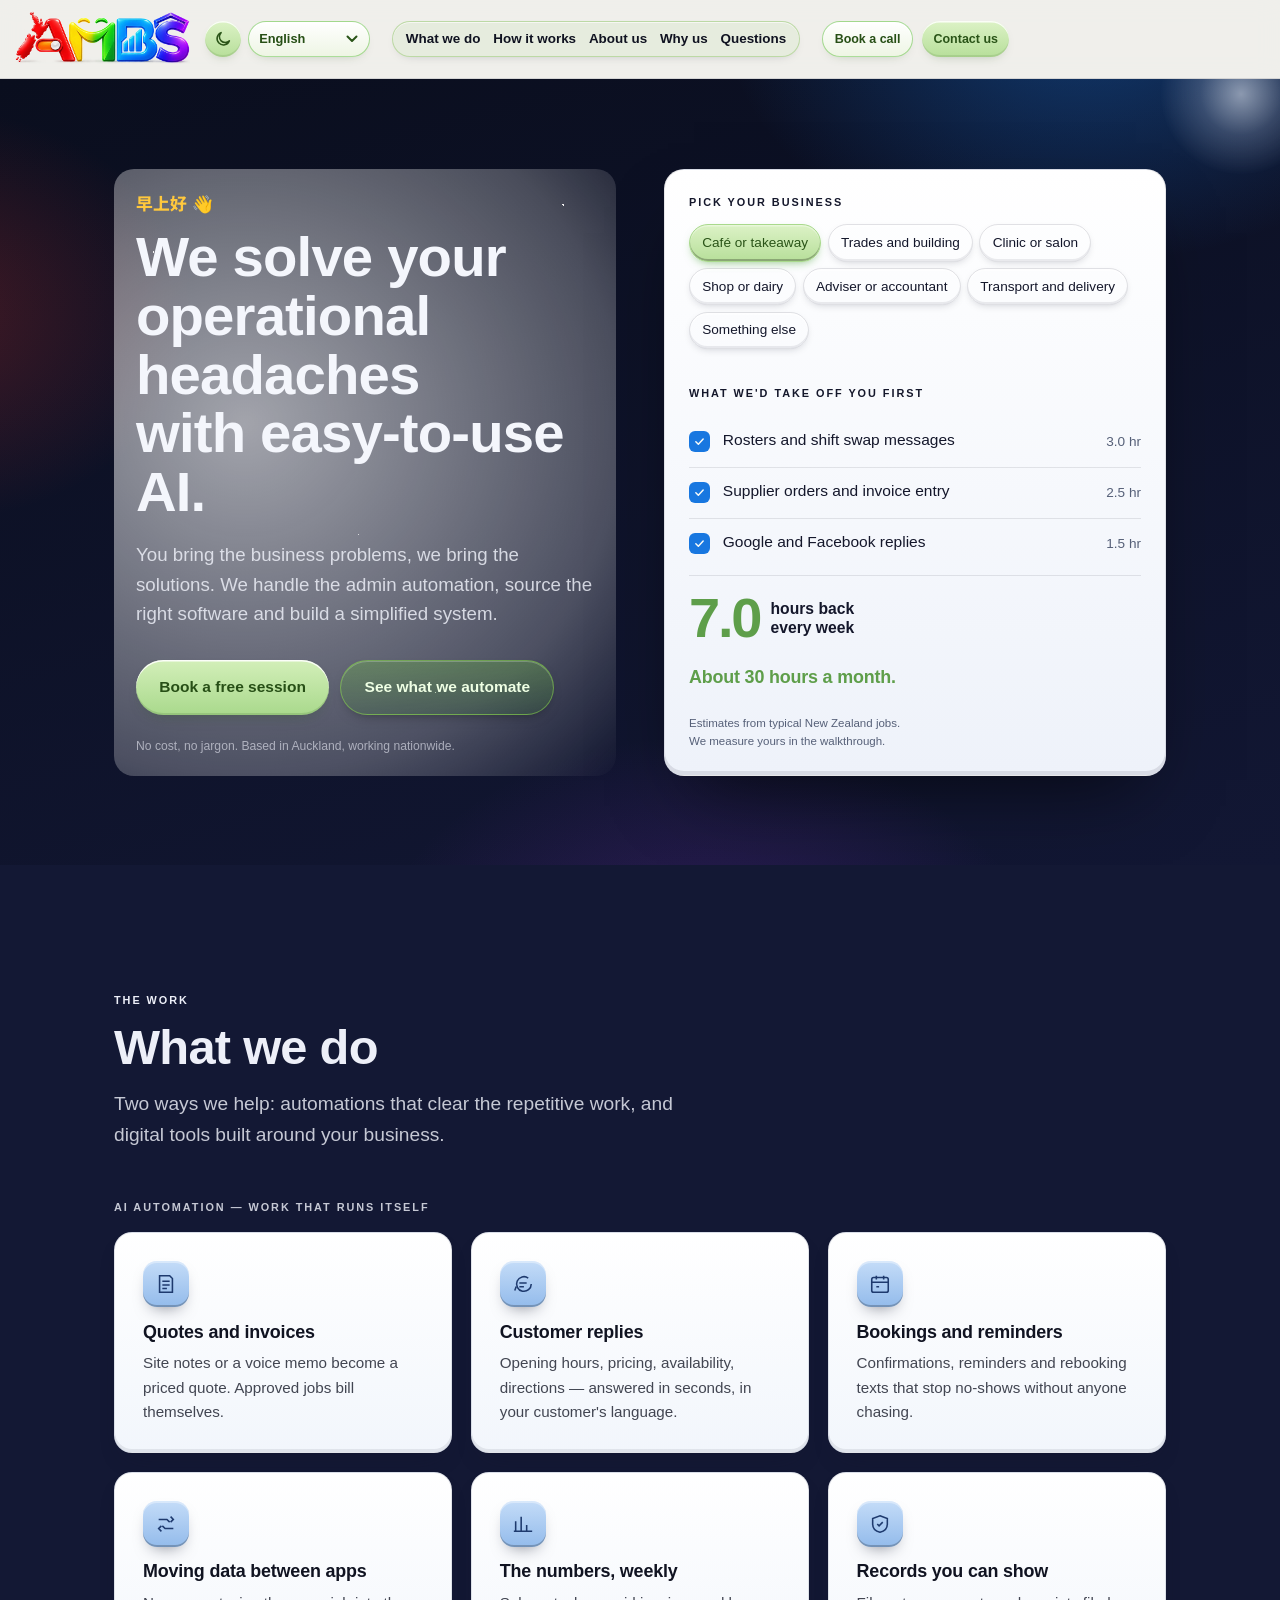
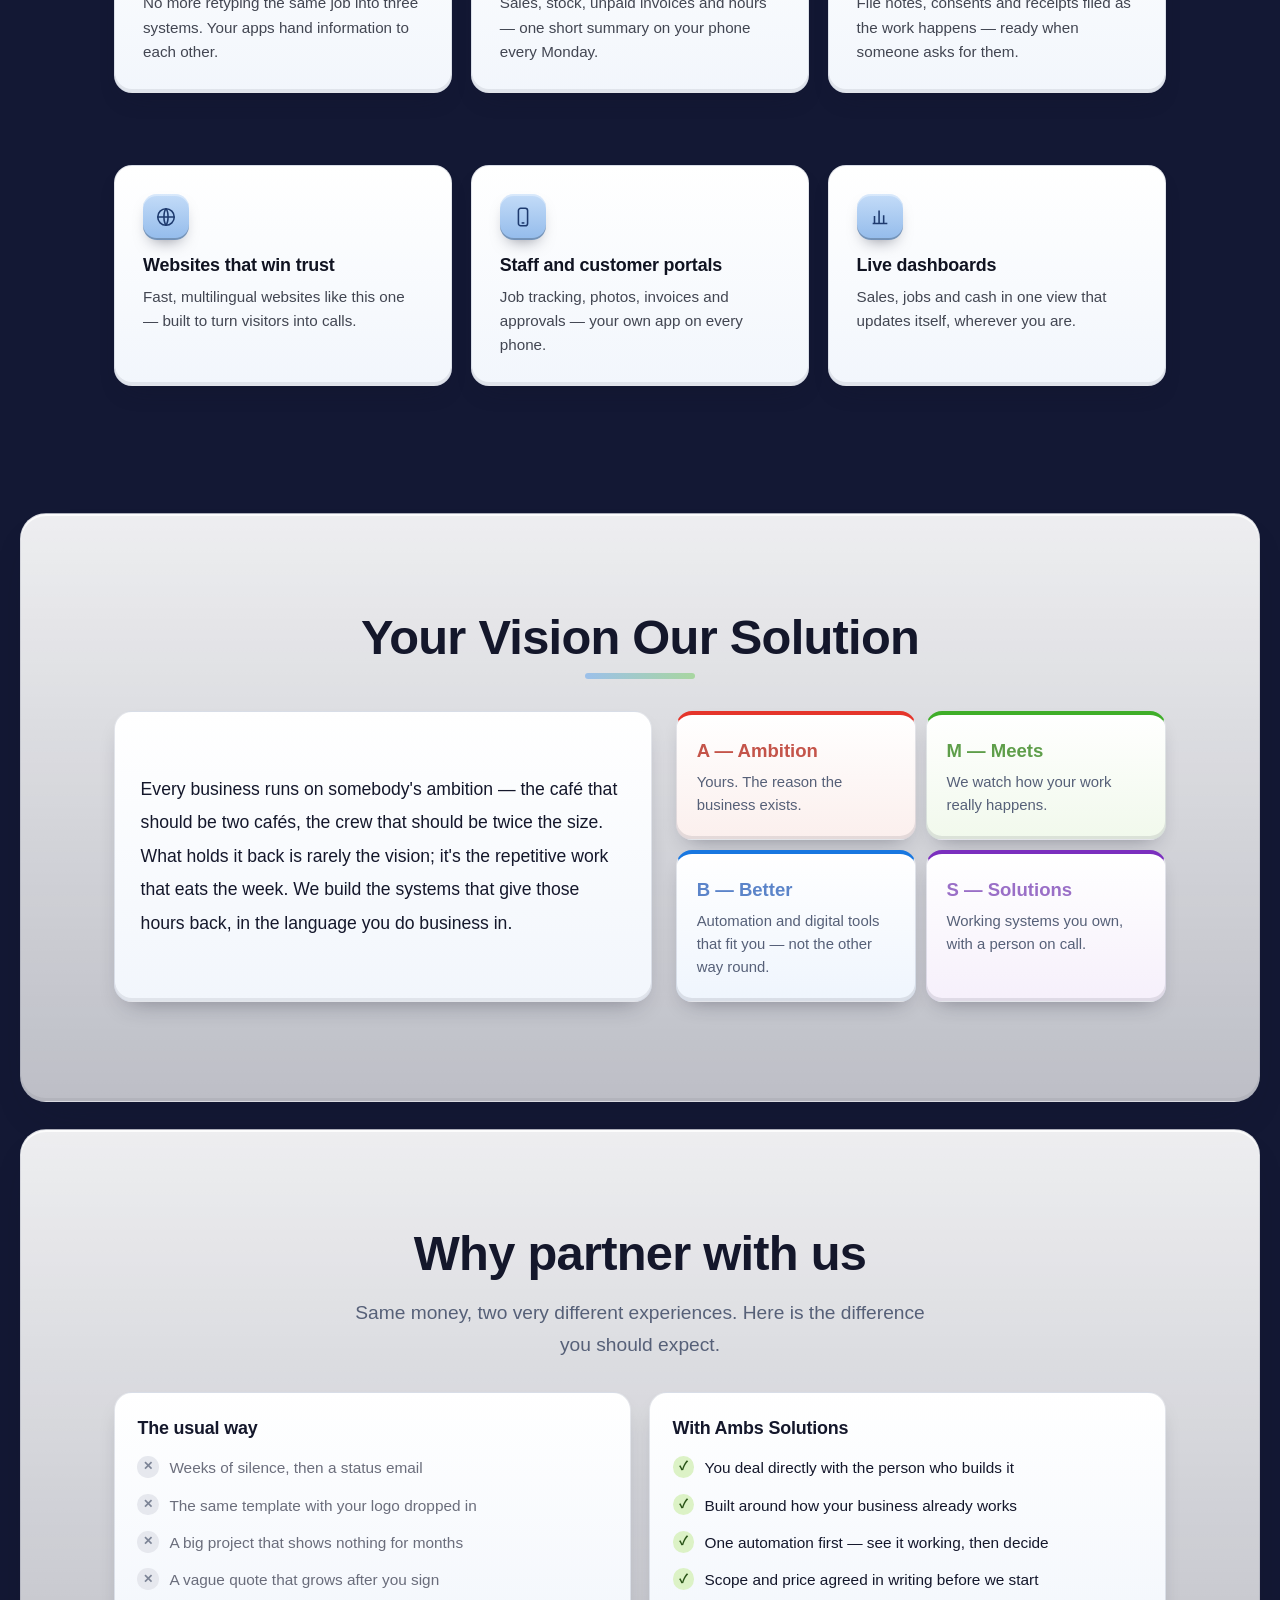
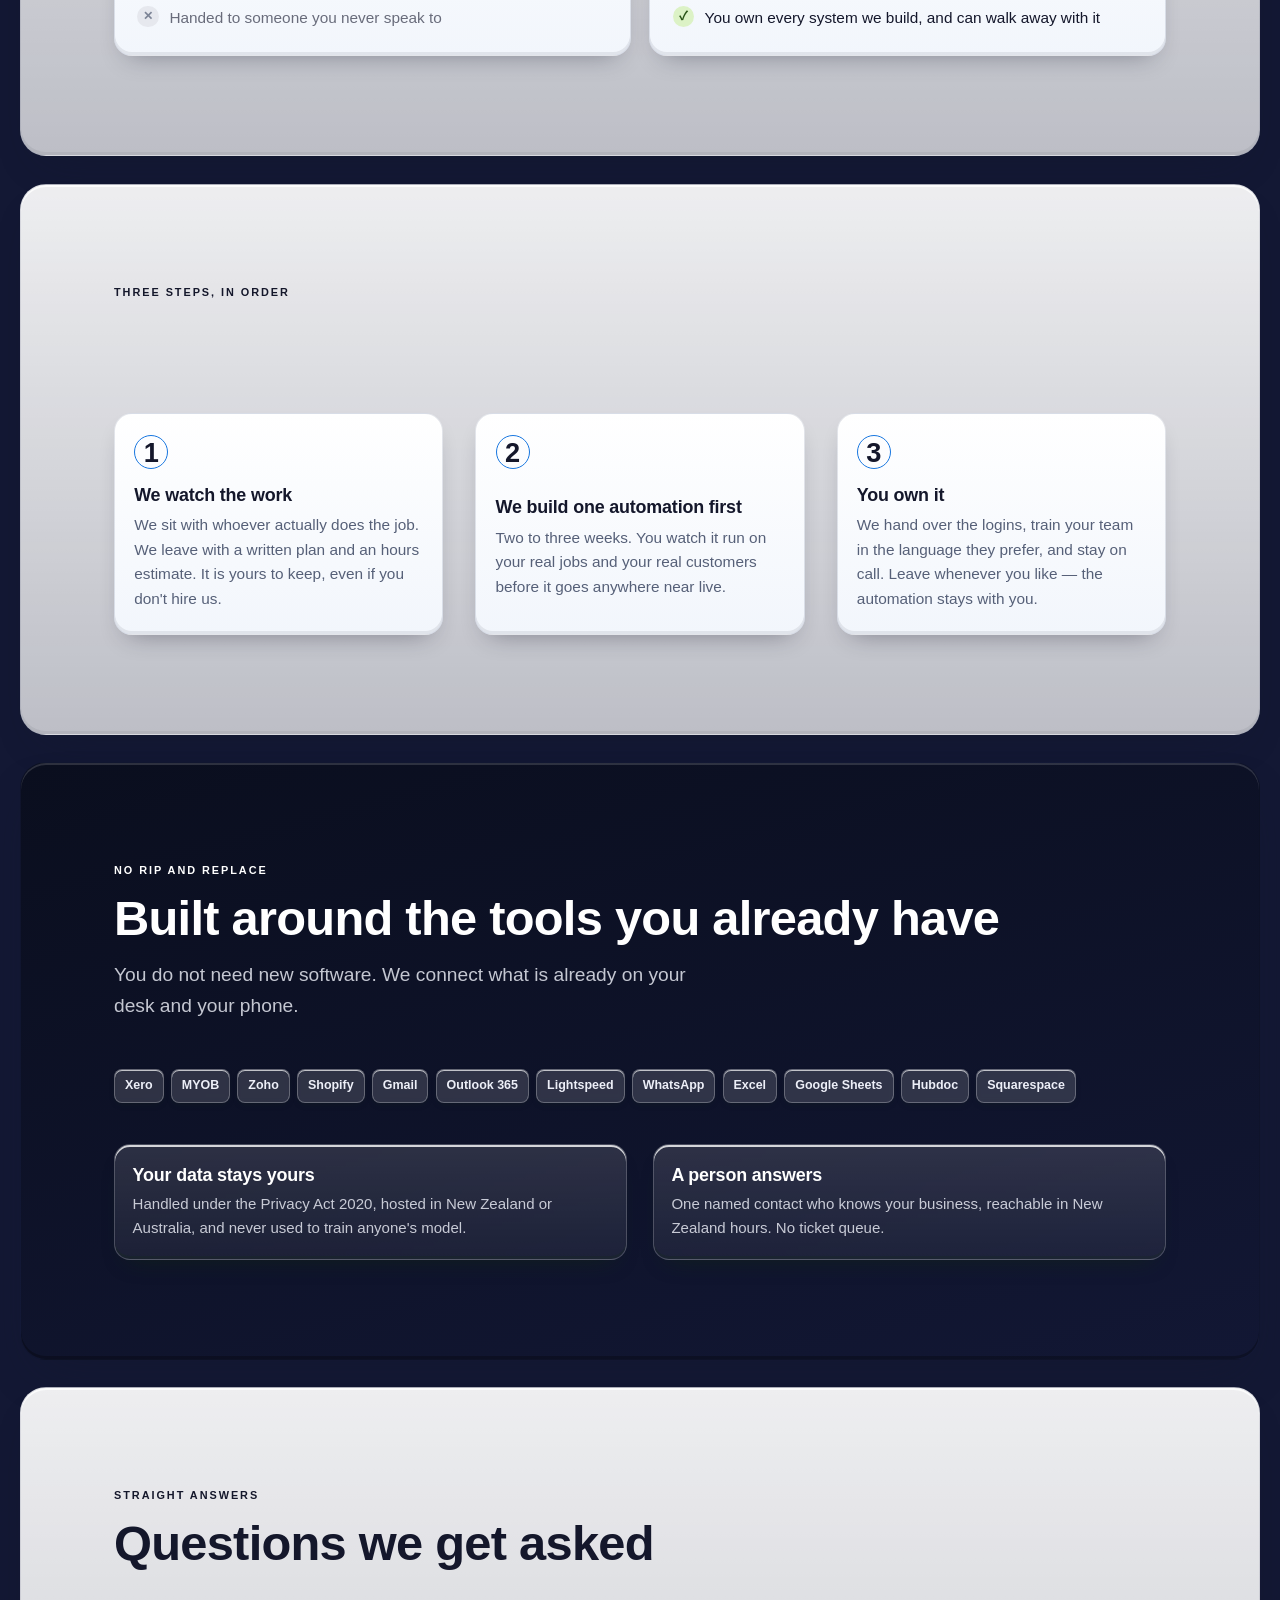
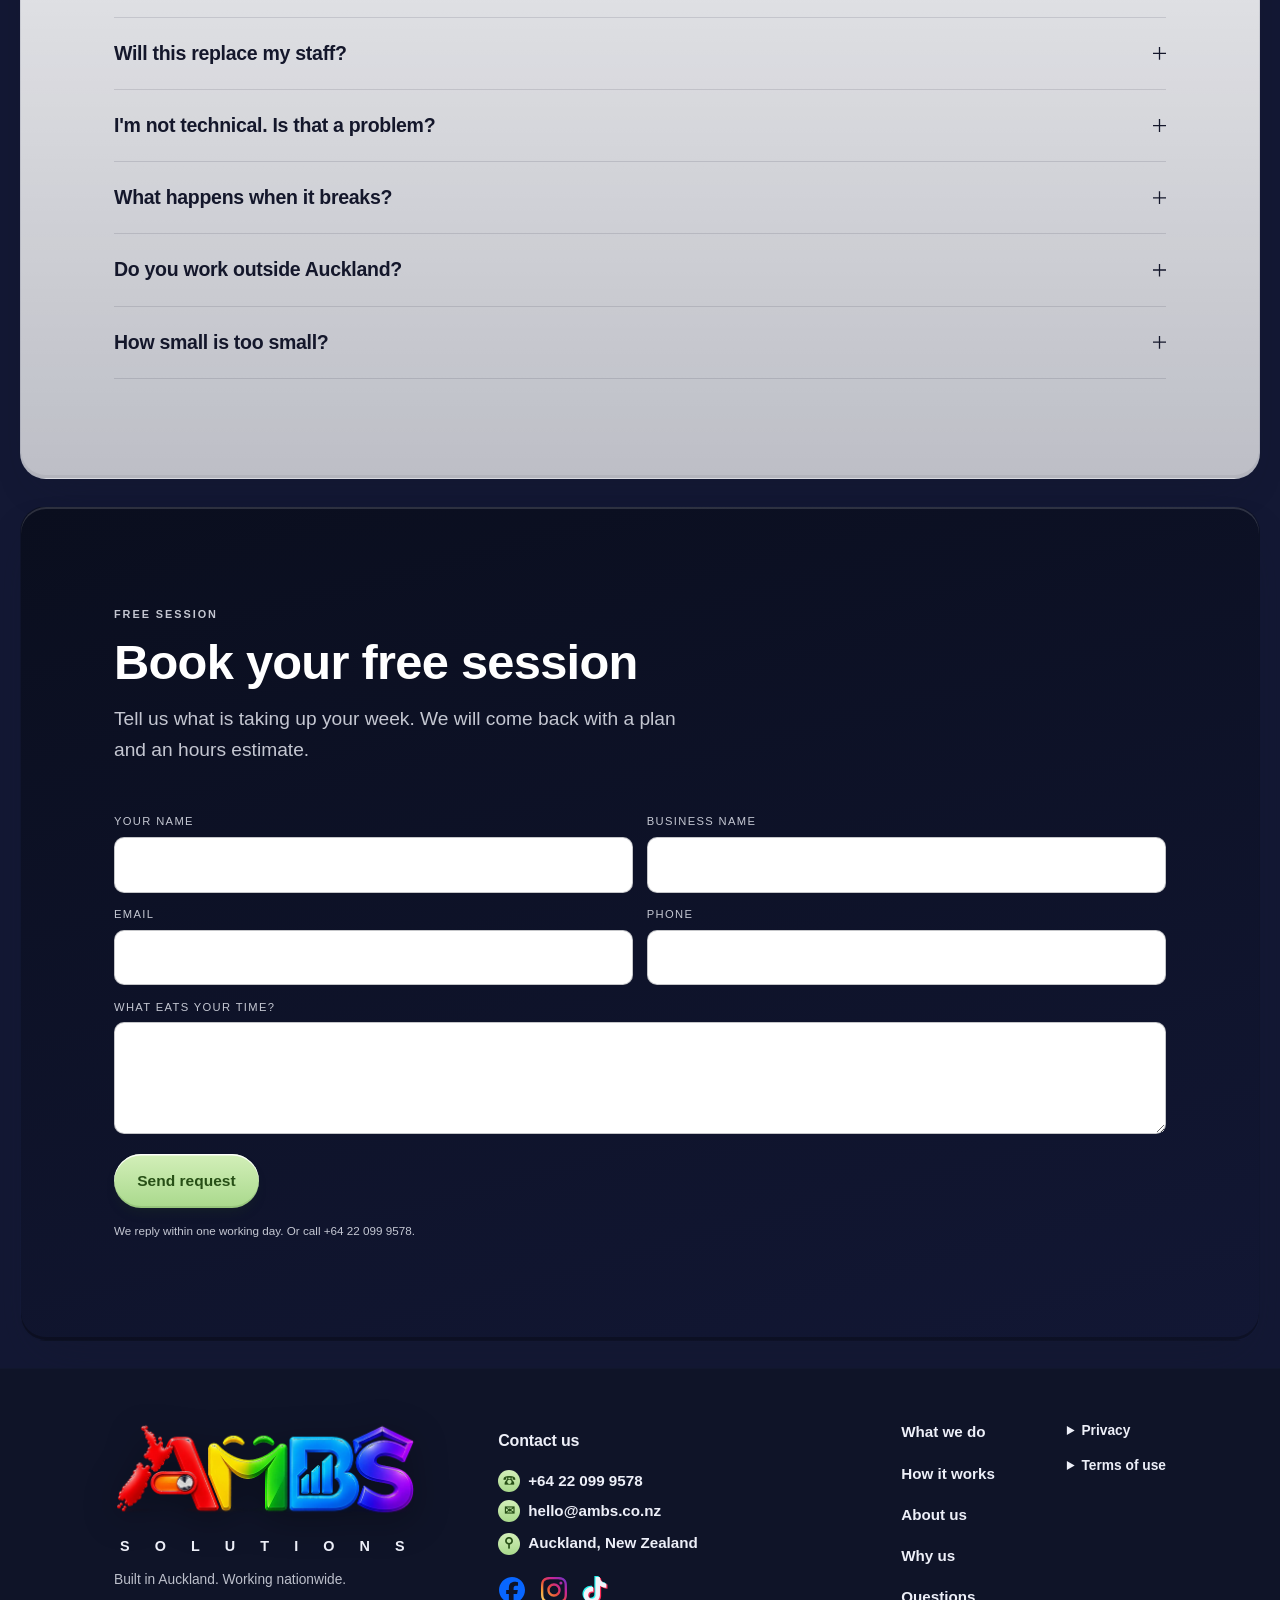
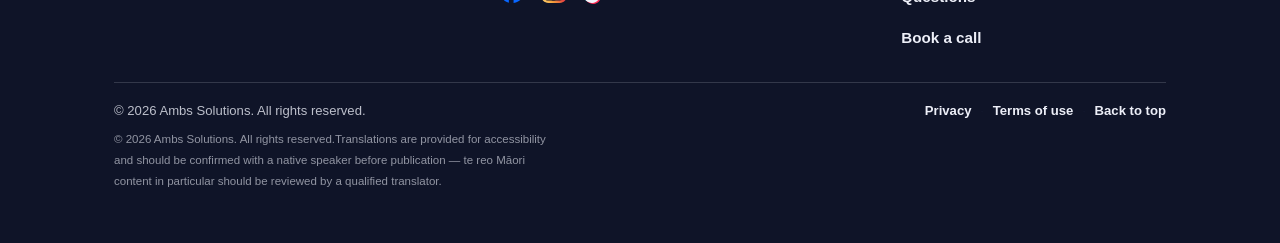
==== commit 2c2778bf: "Add files via upload" ====
--- a/index.html
+++ b/index.html
@@ -74,12 +74,14 @@
 }
 </script>
 
-<!-- One fixed colour, deliberately. Chrome decides whether the status bar
-     icons are light or dark from the manifest at launch and does not redo it
-     when the colour changes, so a bar that follows the theme ends up with
-     dark icons on a dark bar. Dark and fixed keeps the icons light and
-     readable in both themes, and matches the manifest below. -->
-<meta name="theme-color" content="#0F1428">
+<!-- Fixed cream, matching the manifest. Chrome reads the manifest once at
+     launch to decide whether the status icons are light or dark and ignores
+     later changes, so a bar that follows the theme leaves dark icons on a
+     dark bar. Cream keeps the icons dark and readable, and blends into the
+     header in light mode, which is where most people are. Samsung Internet
+     recomputes and would manage the theme-following version; Chrome will not,
+     and Chrome is the one that has to work. -->
+<meta name="theme-color" content="#FCFBF6">
 <meta property="og:type" content="website">
 <meta property="og:url" content="https://ambs.co.nz/">
 <meta property="og:title" content="Ambs Solutions — AI automation for New Zealand businesses">
@@ -2948,6 +2950,34 @@
 }
 /* a sticky element cannot stick inside a clipped or transformed ancestor */
 html,body{overflow-y:visible}
+
+/* ---- Contact us and the business chips match the call and mail buttons ----
+   Those two icons use the same pale green in both themes. Contact us was
+   switching to a deep green in dark mode, and the selected chip to a bright
+   one, so the three did not look related. One treatment for all of them. ---- */
+html .nav-contact,
+html .nav-contact.btn--fill,
+html[data-theme="dark"] .nav-contact,
+html[data-theme="dark"] .nav-contact.btn--fill,
+html:not([data-theme="dark"]) .nav-contact,
+html:not([data-theme="dark"]) .nav-contact.btn--fill{
+  background:linear-gradient(180deg,#DCF2C6,#B7DF9A)!important;
+  color:#2A5418!important;
+  border-color:transparent!important;
+}
+html .nav-contact:hover,
+html[data-theme="dark"] .nav-contact:hover,
+html:not([data-theme="dark"]) .nav-contact:hover{
+  background:linear-gradient(180deg,#D3EFB9,#A9D98C)!important;
+  color:#274F16!important;
+}
+html .chip[aria-pressed="true"],
+html[data-theme="dark"] .chip[aria-pressed="true"],
+html:not([data-theme="dark"]) .chip[aria-pressed="true"]{
+  background:linear-gradient(180deg,#DCF2C6,#B7DF9A)!important;
+  border-color:#A9D98C!important;
+  color:#2A5418!important;
+}
 </style>
 <script>
 /* Theme is decided before first paint, so the page never flashes the wrong one.
@@ -3342,7 +3372,7 @@
       </nav>
     </div>
     <p class="foot-fine foot-note" data-i18n="foot.fine">© 2026 Ambs Solutions. All rights reserved. Translations are provided for accessibility and should be confirmed with a native speaker before publication — te reo Māori content in particular should be reviewed by a qualified translator.</p>
-    <!-- build 224 -->
+    <!-- build 227 -->
   </div>
 </footer>
 
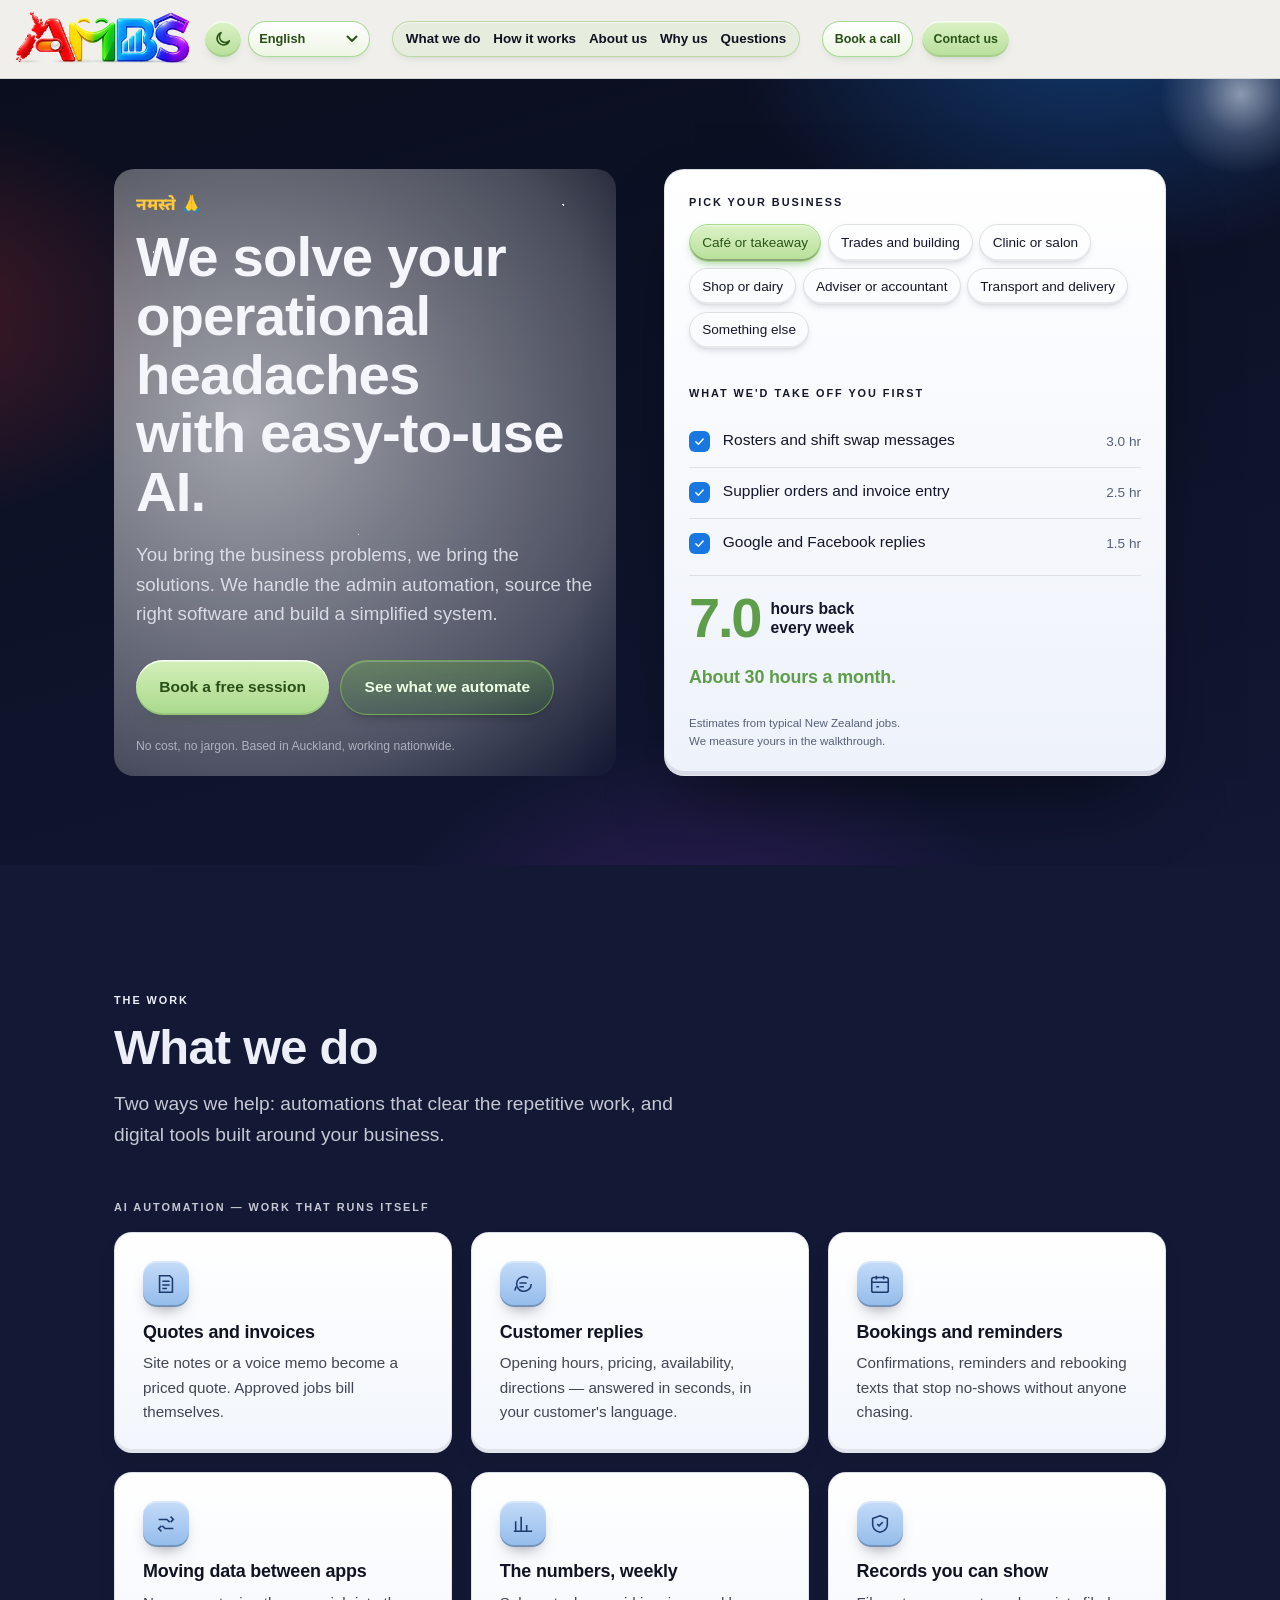
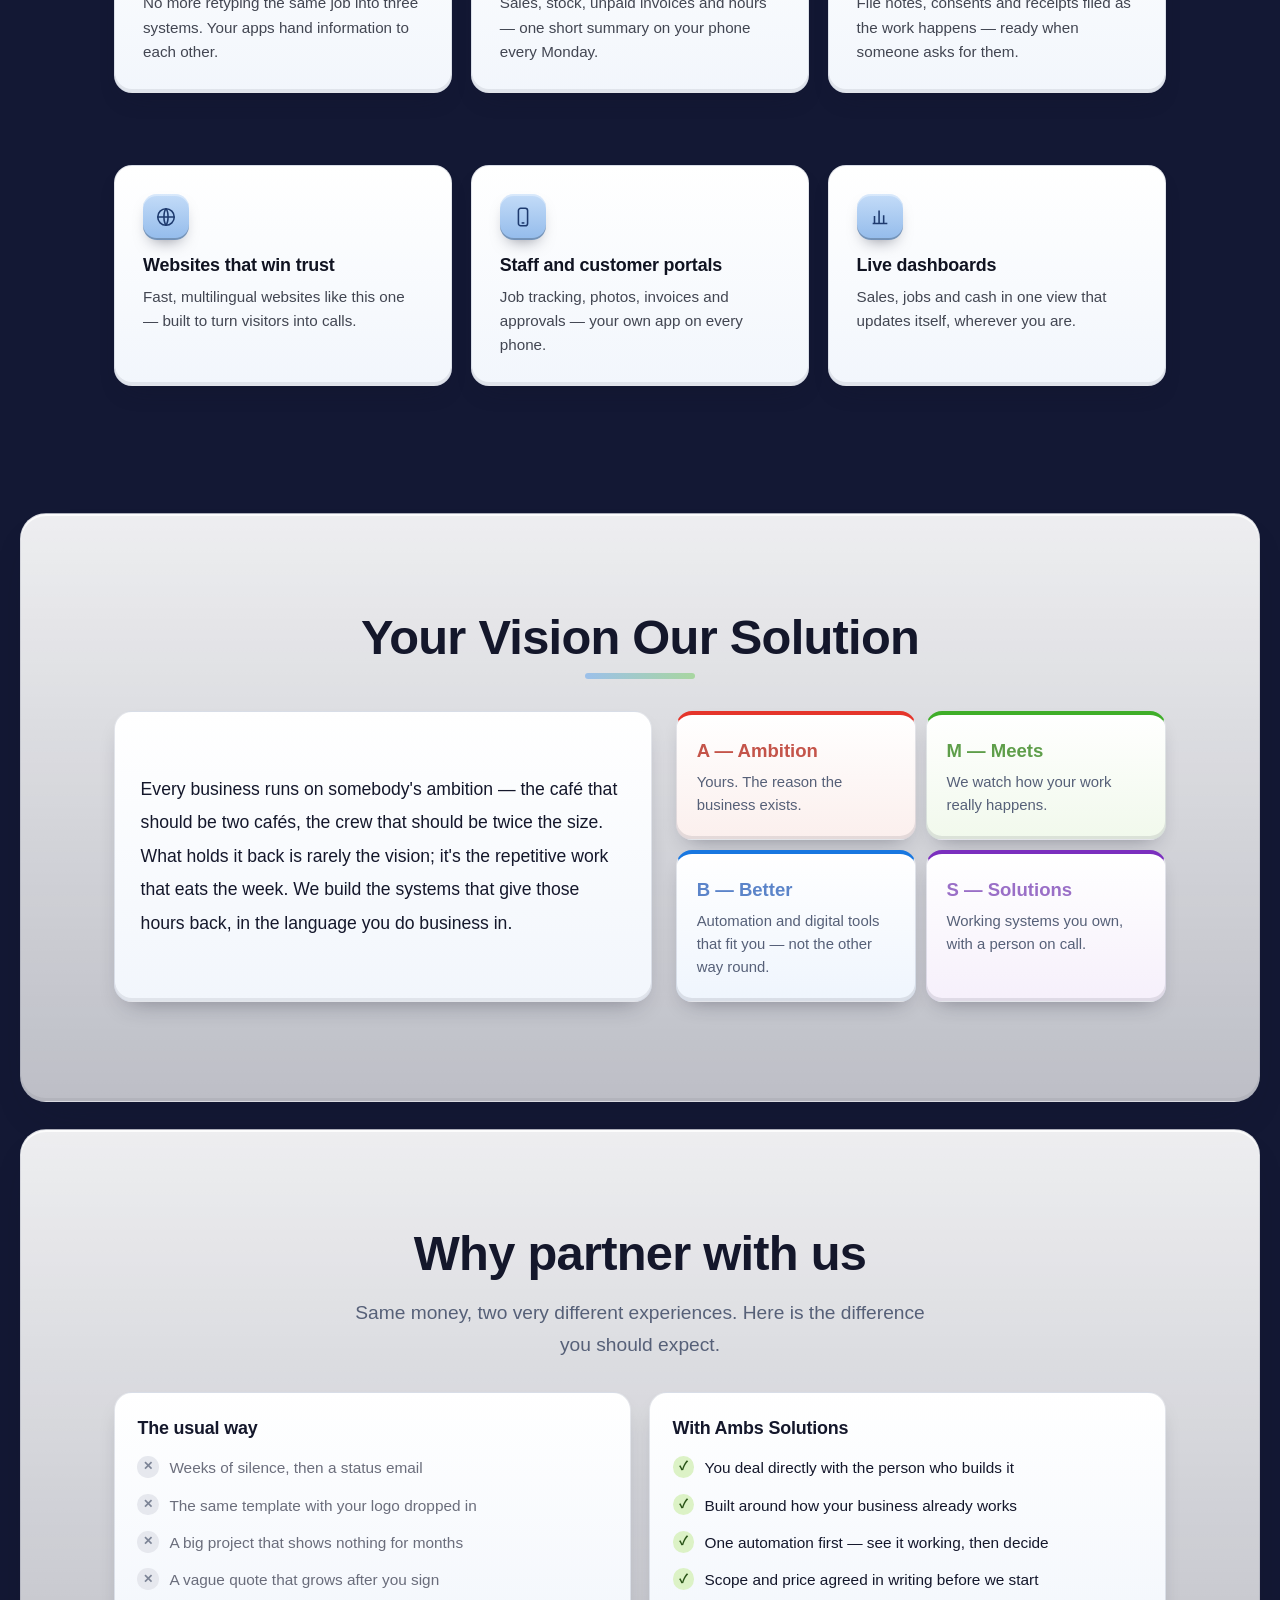
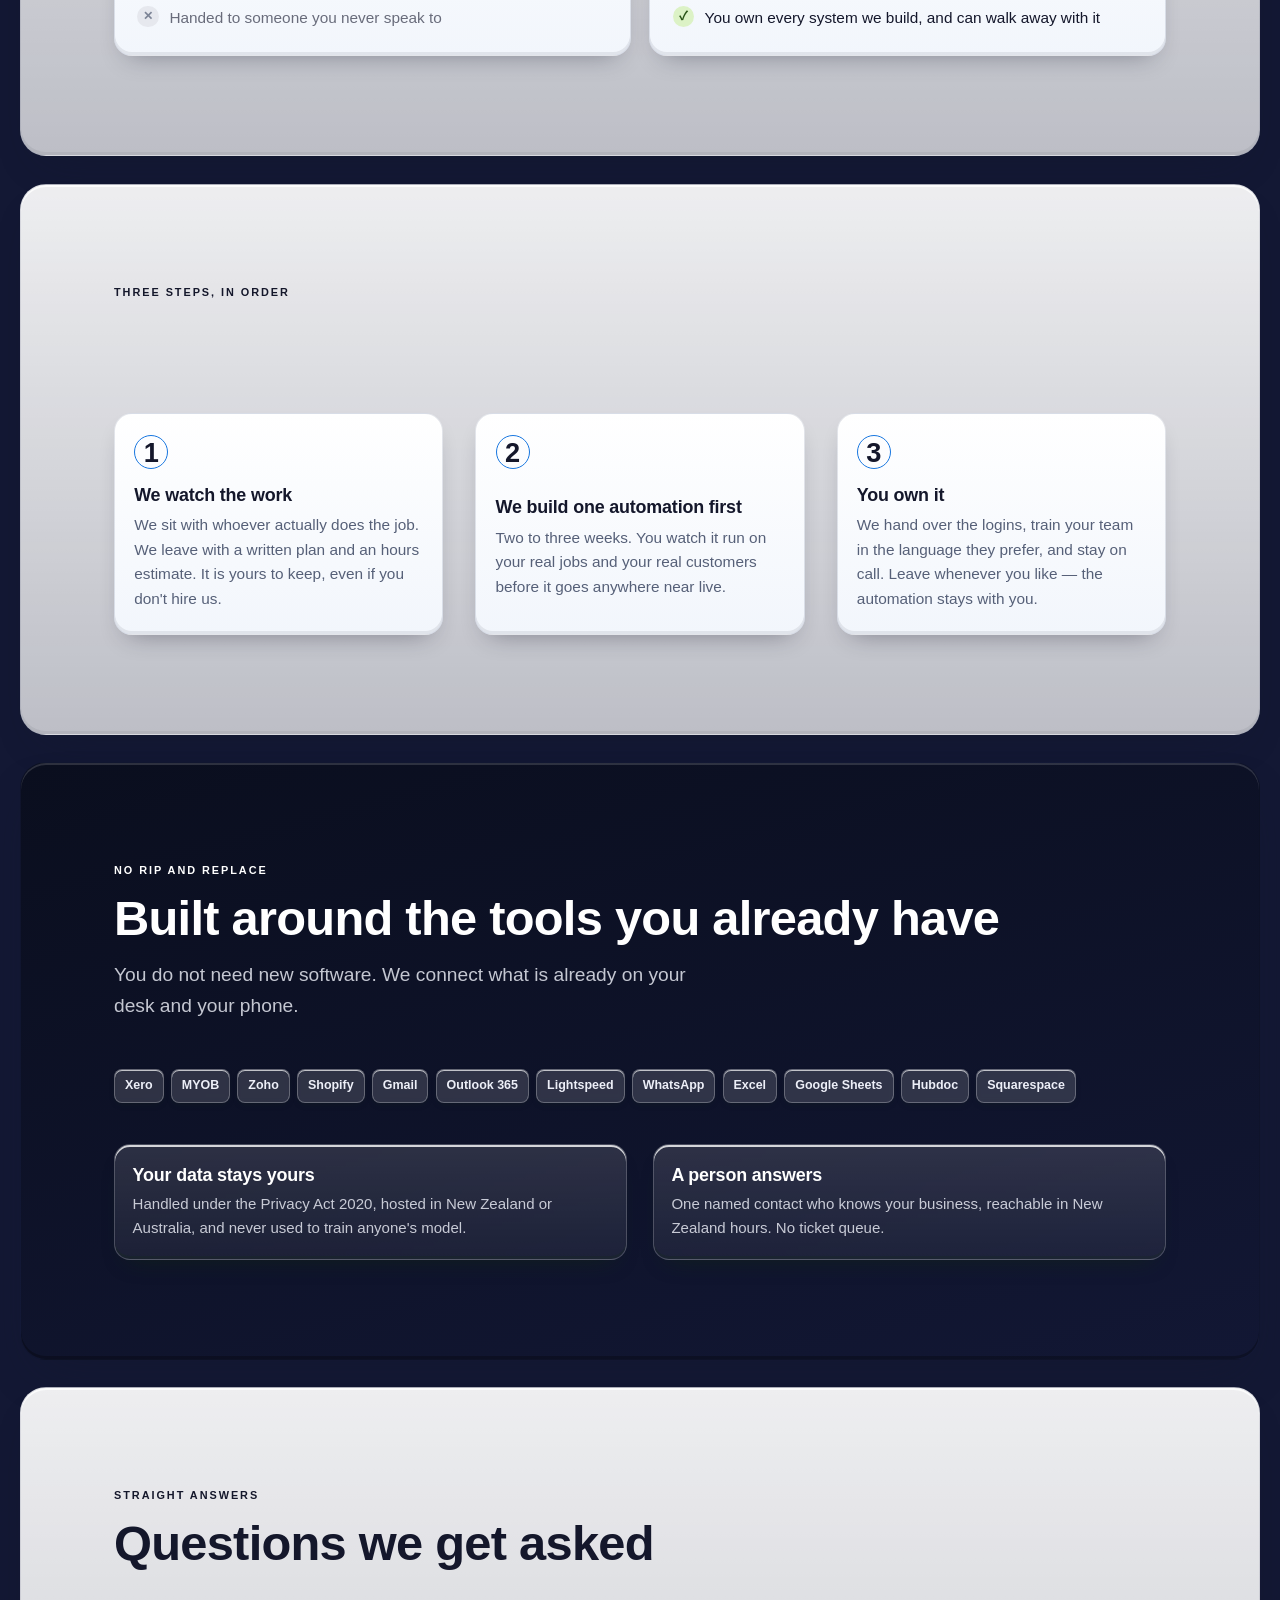
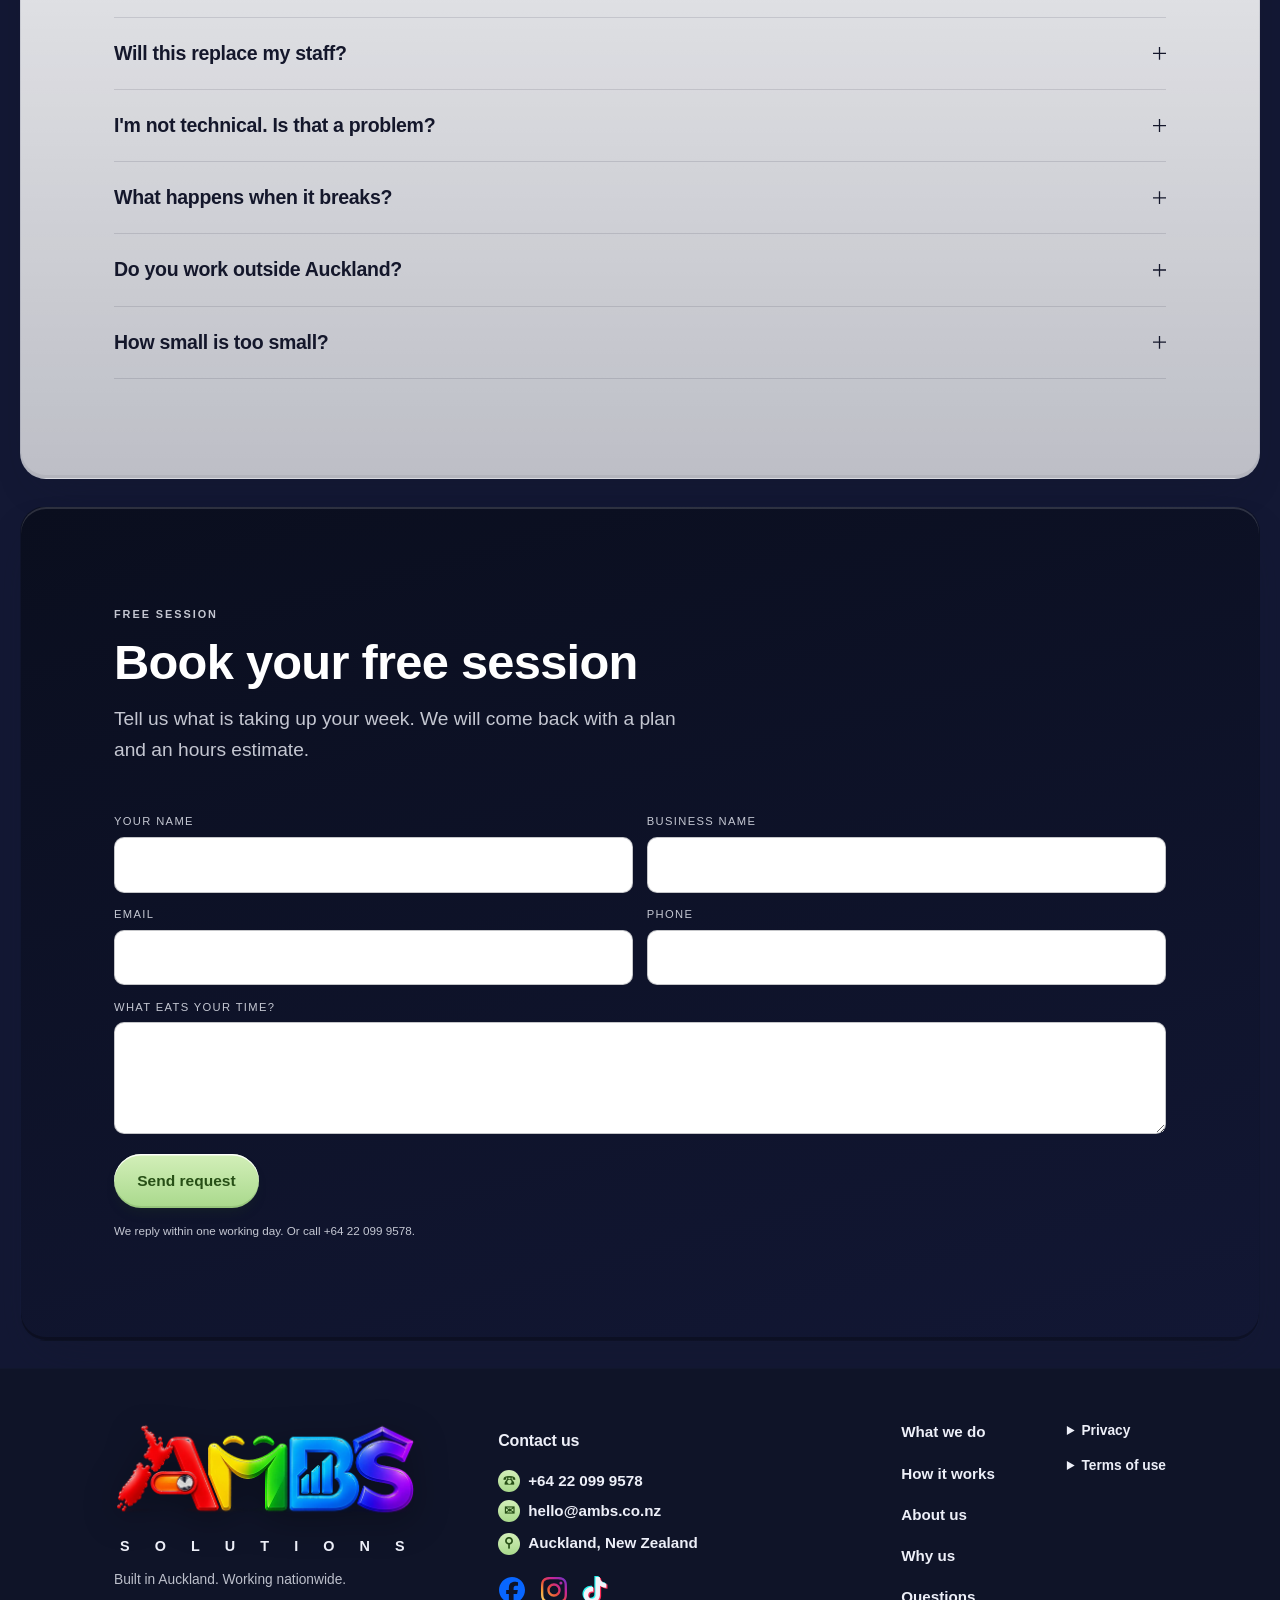
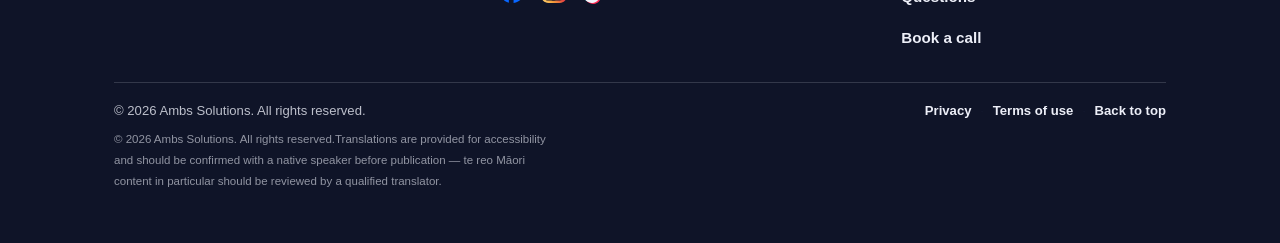
==== commit a2155f3e: "Add files via upload" ====
--- a/index.html
+++ b/index.html
@@ -74,13 +74,14 @@
 }
 </script>
 
-<!-- Fixed cream, matching the manifest. Chrome reads the manifest once at
-     launch to decide whether the status icons are light or dark and ignores
-     later changes, so a bar that follows the theme leaves dark icons on a
-     dark bar. Cream keeps the icons dark and readable, and blends into the
-     header in light mode, which is where most people are. Samsung Internet
-     recomputes and would manage the theme-following version; Chrome will not,
-     and Chrome is the one that has to work. -->
+<!-- Two tags with a colour-scheme condition, evaluated when the page is
+     parsed. That happens on every launch, so an installed app should open
+     with the bar matching the phone. Changing theme while it is open will not
+     move it in Chrome, which ignores later changes; Samsung Internet follows
+     live. The plain tag last is the fallback for anything that does not
+     understand media here, and matches the manifest. -->
+<meta name="theme-color" media="(prefers-color-scheme: light)" content="#FCFBF6">
+<meta name="theme-color" media="(prefers-color-scheme: dark)"  content="#0F1428">
 <meta name="theme-color" content="#FCFBF6">
 <meta property="og:type" content="website">
 <meta property="og:url" content="https://ambs.co.nz/">
@@ -3372,7 +3373,7 @@
       </nav>
     </div>
     <p class="foot-fine foot-note" data-i18n="foot.fine">© 2026 Ambs Solutions. All rights reserved. Translations are provided for accessibility and should be confirmed with a native speaker before publication — te reo Māori content in particular should be reviewed by a qualified translator.</p>
-    <!-- build 227 -->
+    <!-- build 229 -->
   </div>
 </footer>
 
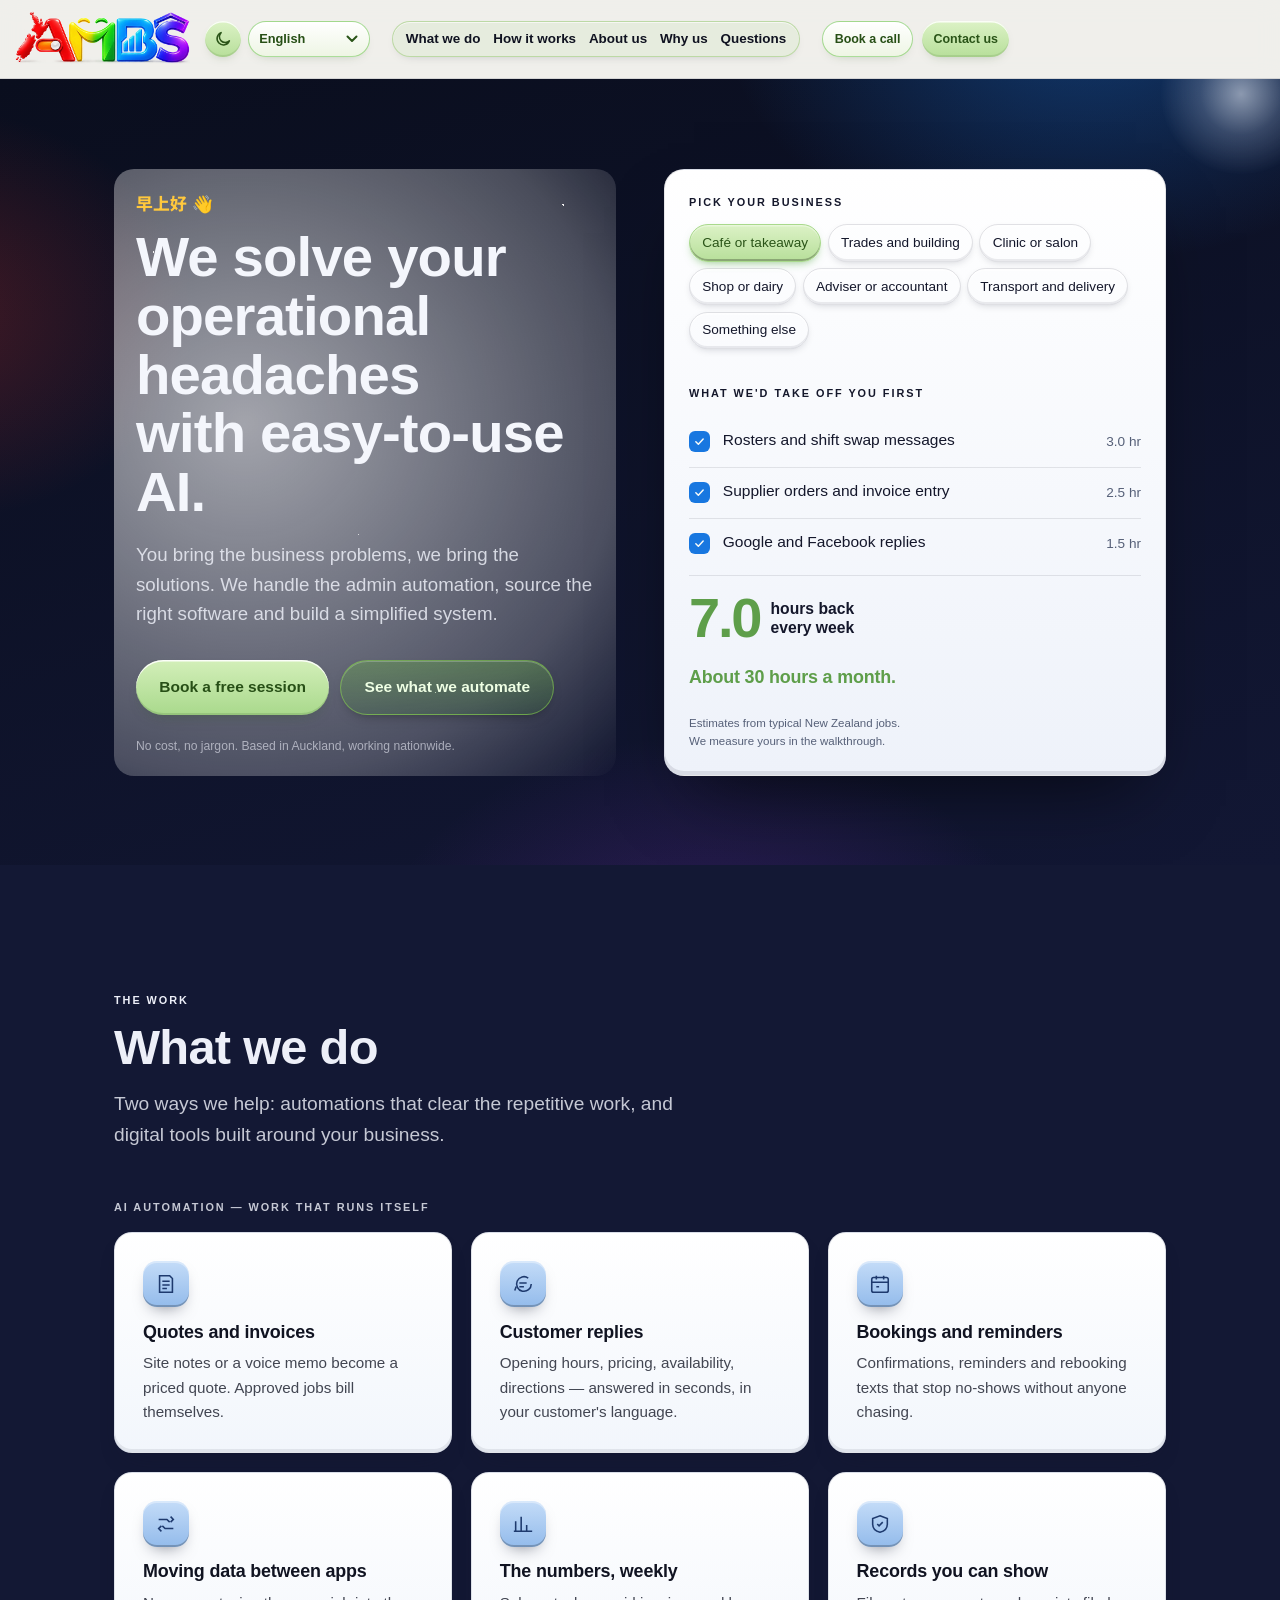
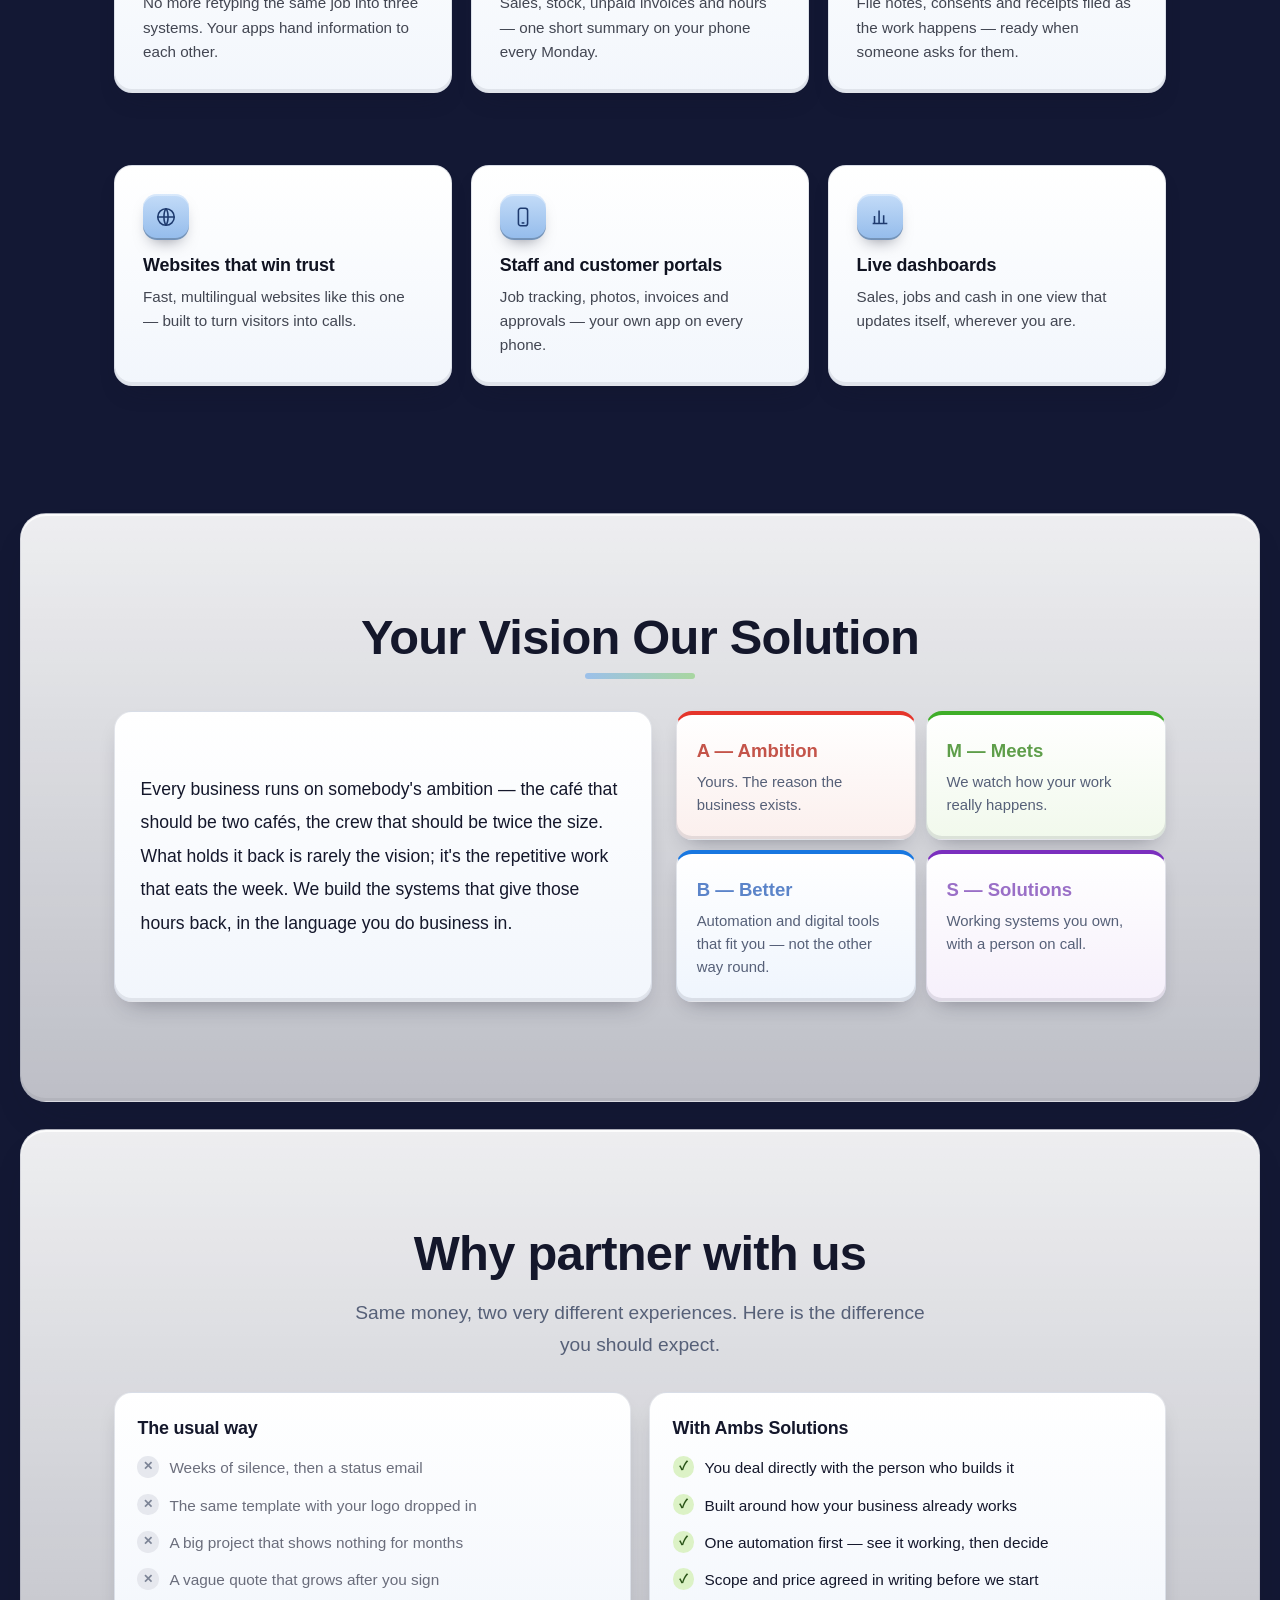
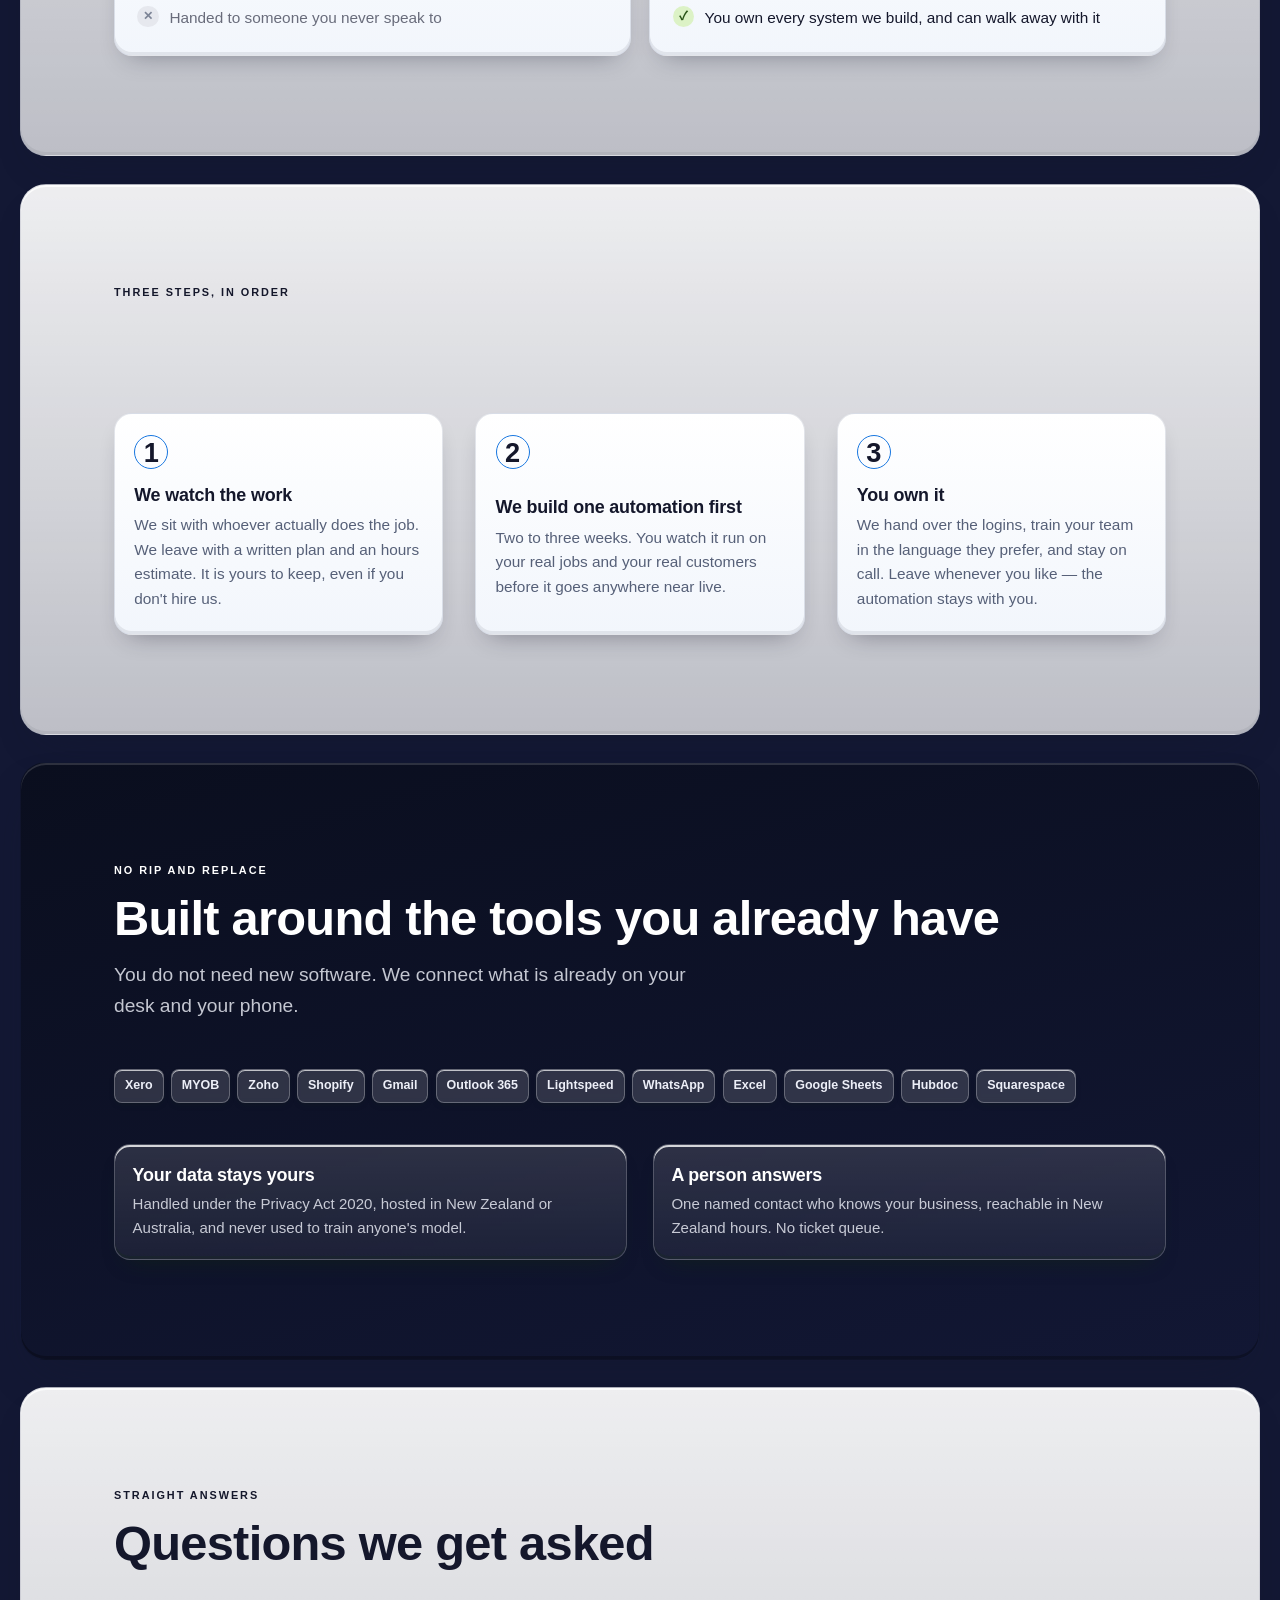
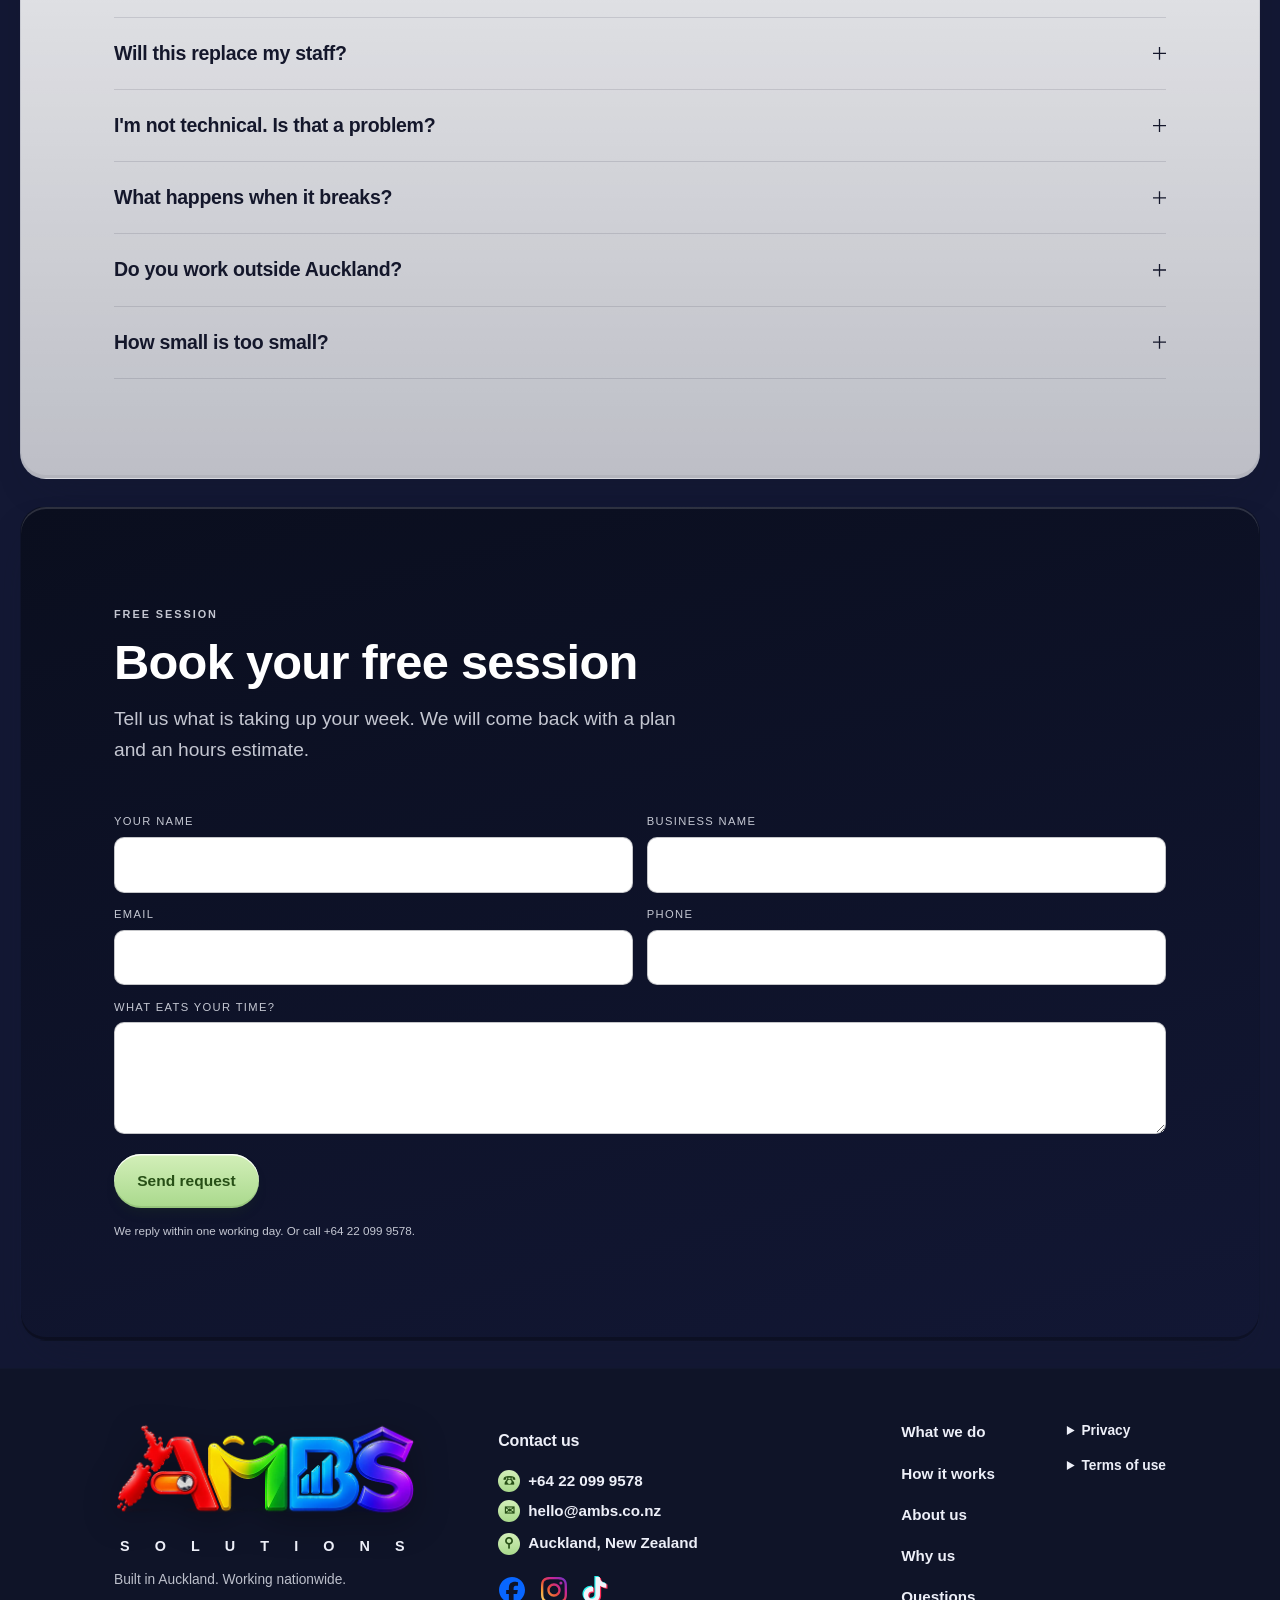
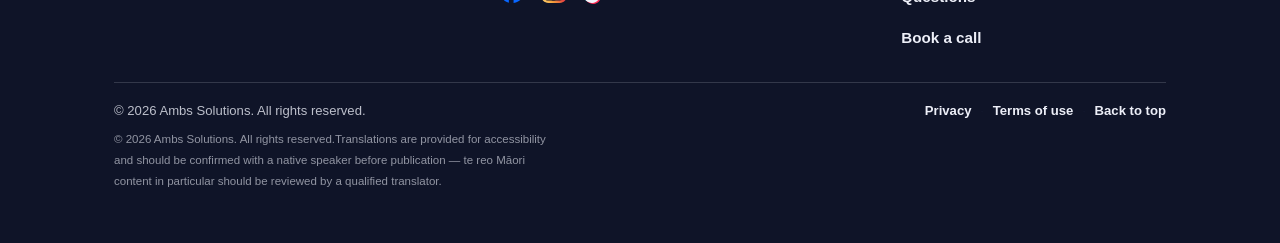
==== commit 69a24e77: "Add files via upload" ====
--- a/index.html
+++ b/index.html
@@ -74,15 +74,14 @@
 }
 </script>
 
-<!-- Two tags with a colour-scheme condition, evaluated when the page is
-     parsed. That happens on every launch, so an installed app should open
-     with the bar matching the phone. Changing theme while it is open will not
-     move it in Chrome, which ignores later changes; Samsung Internet follows
-     live. The plain tag last is the fallback for anything that does not
-     understand media here, and matches the manifest. -->
+<!-- In a browser tab these follow the phone, which is what you want there.
+     Once installed as an app the script below replaces them with the single
+     dark value, because Chrome cannot switch a standalone app's bar and ends
+     up with unreadable icons if it tries. The plain tag last is the fallback
+     and matches the manifest. -->
 <meta name="theme-color" media="(prefers-color-scheme: light)" content="#FCFBF6">
 <meta name="theme-color" media="(prefers-color-scheme: dark)"  content="#0F1428">
-<meta name="theme-color" content="#FCFBF6">
+<meta name="theme-color" content="#0F1428">
 <meta property="og:type" content="website">
 <meta property="og:url" content="https://ambs.co.nz/">
 <meta property="og:title" content="Ambs Solutions — AI automation for New Zealand businesses">
@@ -3373,7 +3372,7 @@
       </nav>
     </div>
     <p class="foot-fine foot-note" data-i18n="foot.fine">© 2026 Ambs Solutions. All rights reserved. Translations are provided for accessibility and should be confirmed with a native speaker before publication — te reo Māori content in particular should be reviewed by a qualified translator.</p>
-    <!-- build 229 -->
+    <!-- build 233 -->
   </div>
 </footer>
 
@@ -3883,6 +3882,19 @@
     setTimeout(()=>scrollToId(id),430);
   }
 }));
+/* The buttons inside the drawer close it too, the same as the links do.
+   The theme pair and the install button both sit in there. */
+function closeDrawer(){
+  dr.classList.remove("open");
+  mb.setAttribute("aria-expanded","false");
+}
+dr.addEventListener("click",function(e){
+  if(e.target.closest("[data-settheme]")||e.target.closest("#installbtn")){
+    /* let the button do its work first, then collapse the menu */
+    setTimeout(closeDrawer,180);
+  }
+});
+
 /* header links and buttons use the same offset-aware scroll */
 document.querySelectorAll('.bar a[href^="#"], .hero a[href^="#"], footer a[href^="#"]').forEach(a=>{
   a.addEventListener("click",e=>{
@@ -4260,6 +4272,23 @@
   if("IntersectionObserver" in window){
     new IntersectionObserver(es=>{onScreen=es[0].isIntersecting;apply();},{threshold:0}).observe(hero);
   }
+})();
+
+/* Status bar: follow the phone in a browser tab, but pin it dark once the
+   site is running as an installed app. Chrome fixes a standalone app's icon
+   colour at launch and will not redo it, so a bar that moves leaves dark
+   icons on a dark bar. Samsung Internet could handle the moving version, but
+   one predictable colour beats two behaviours. */
+(function(){
+  var standalone=(window.matchMedia&&window.matchMedia("(display-mode: standalone)").matches)
+    || window.navigator.standalone===true;
+  if(!standalone) return;
+  var tags=document.querySelectorAll('meta[name="theme-color"]');
+  for(var i=0;i<tags.length;i++) tags[i].parentNode.removeChild(tags[i]);
+  var one=document.createElement("meta");
+  one.setAttribute("name","theme-color");
+  one.setAttribute("content","#0F1428");
+  document.head.appendChild(one);
 })();
 
 /* Installable on a phone, and kept up to date once it is.
